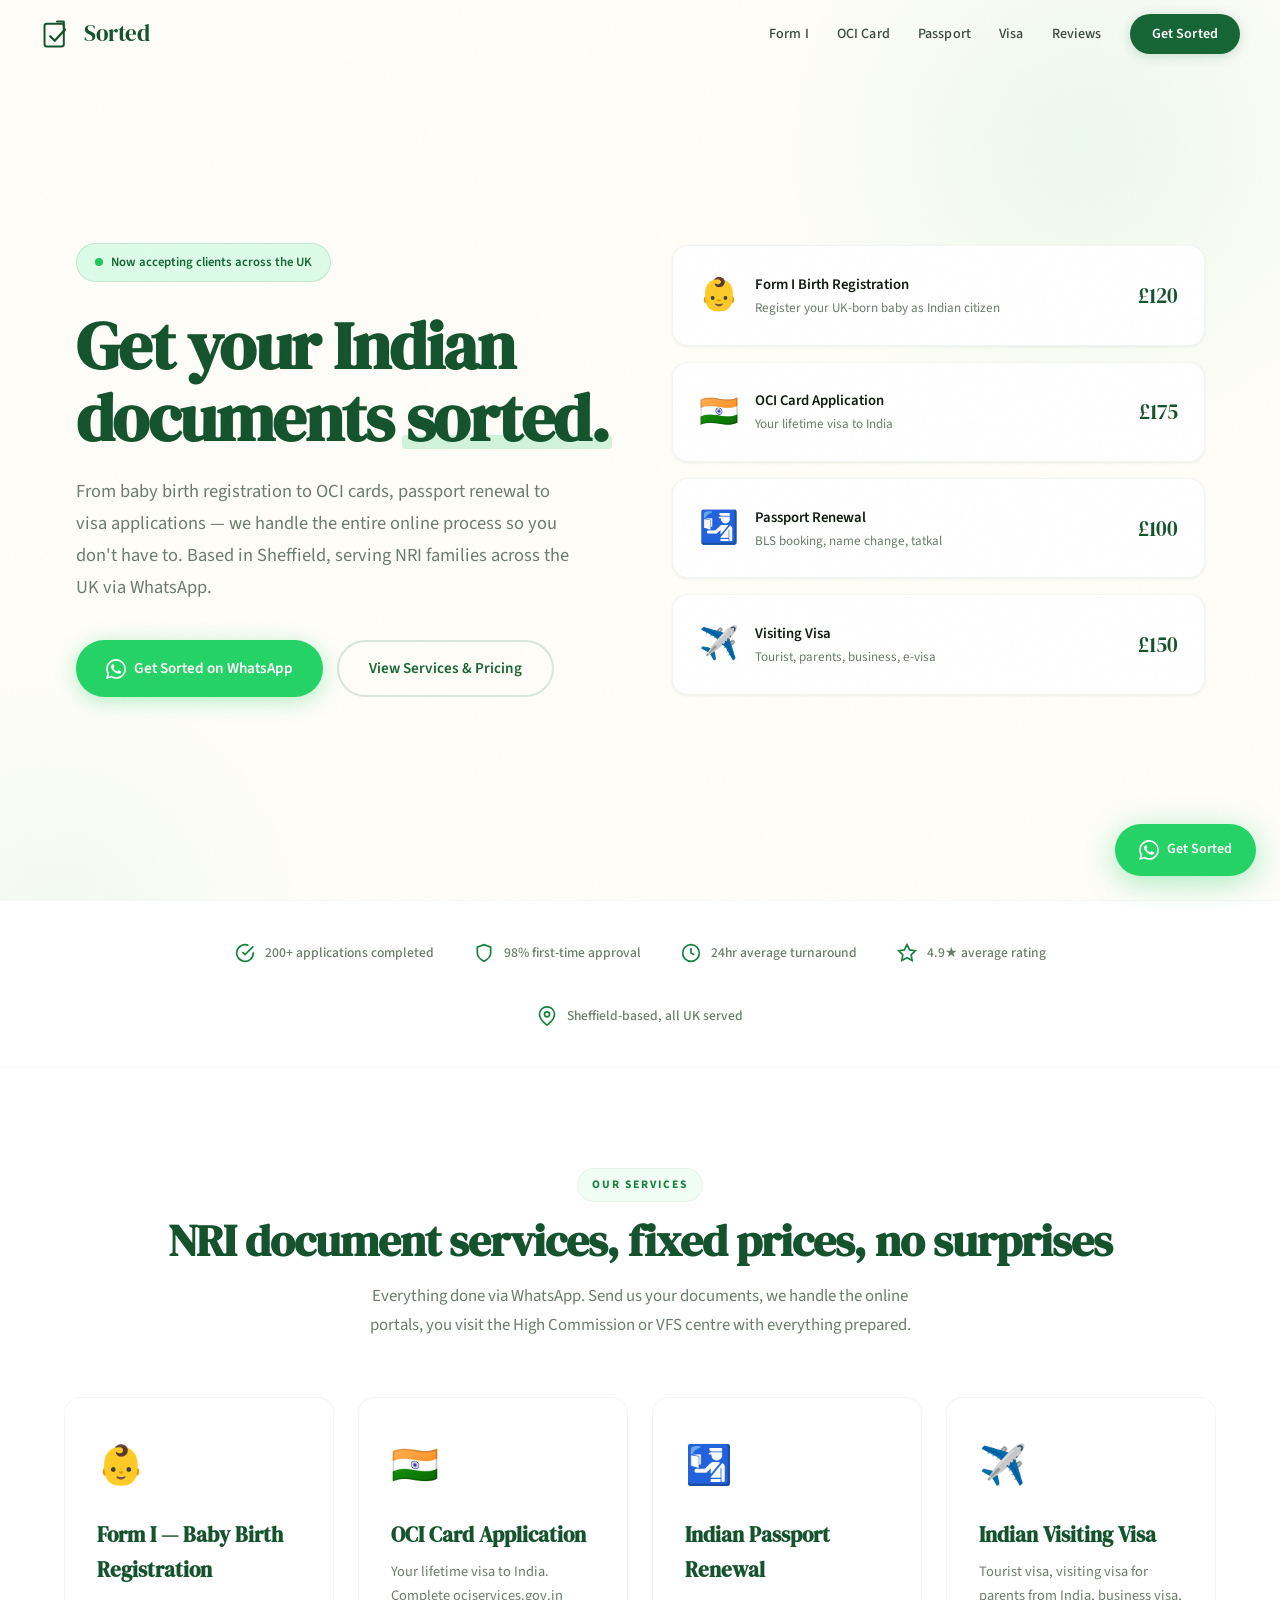
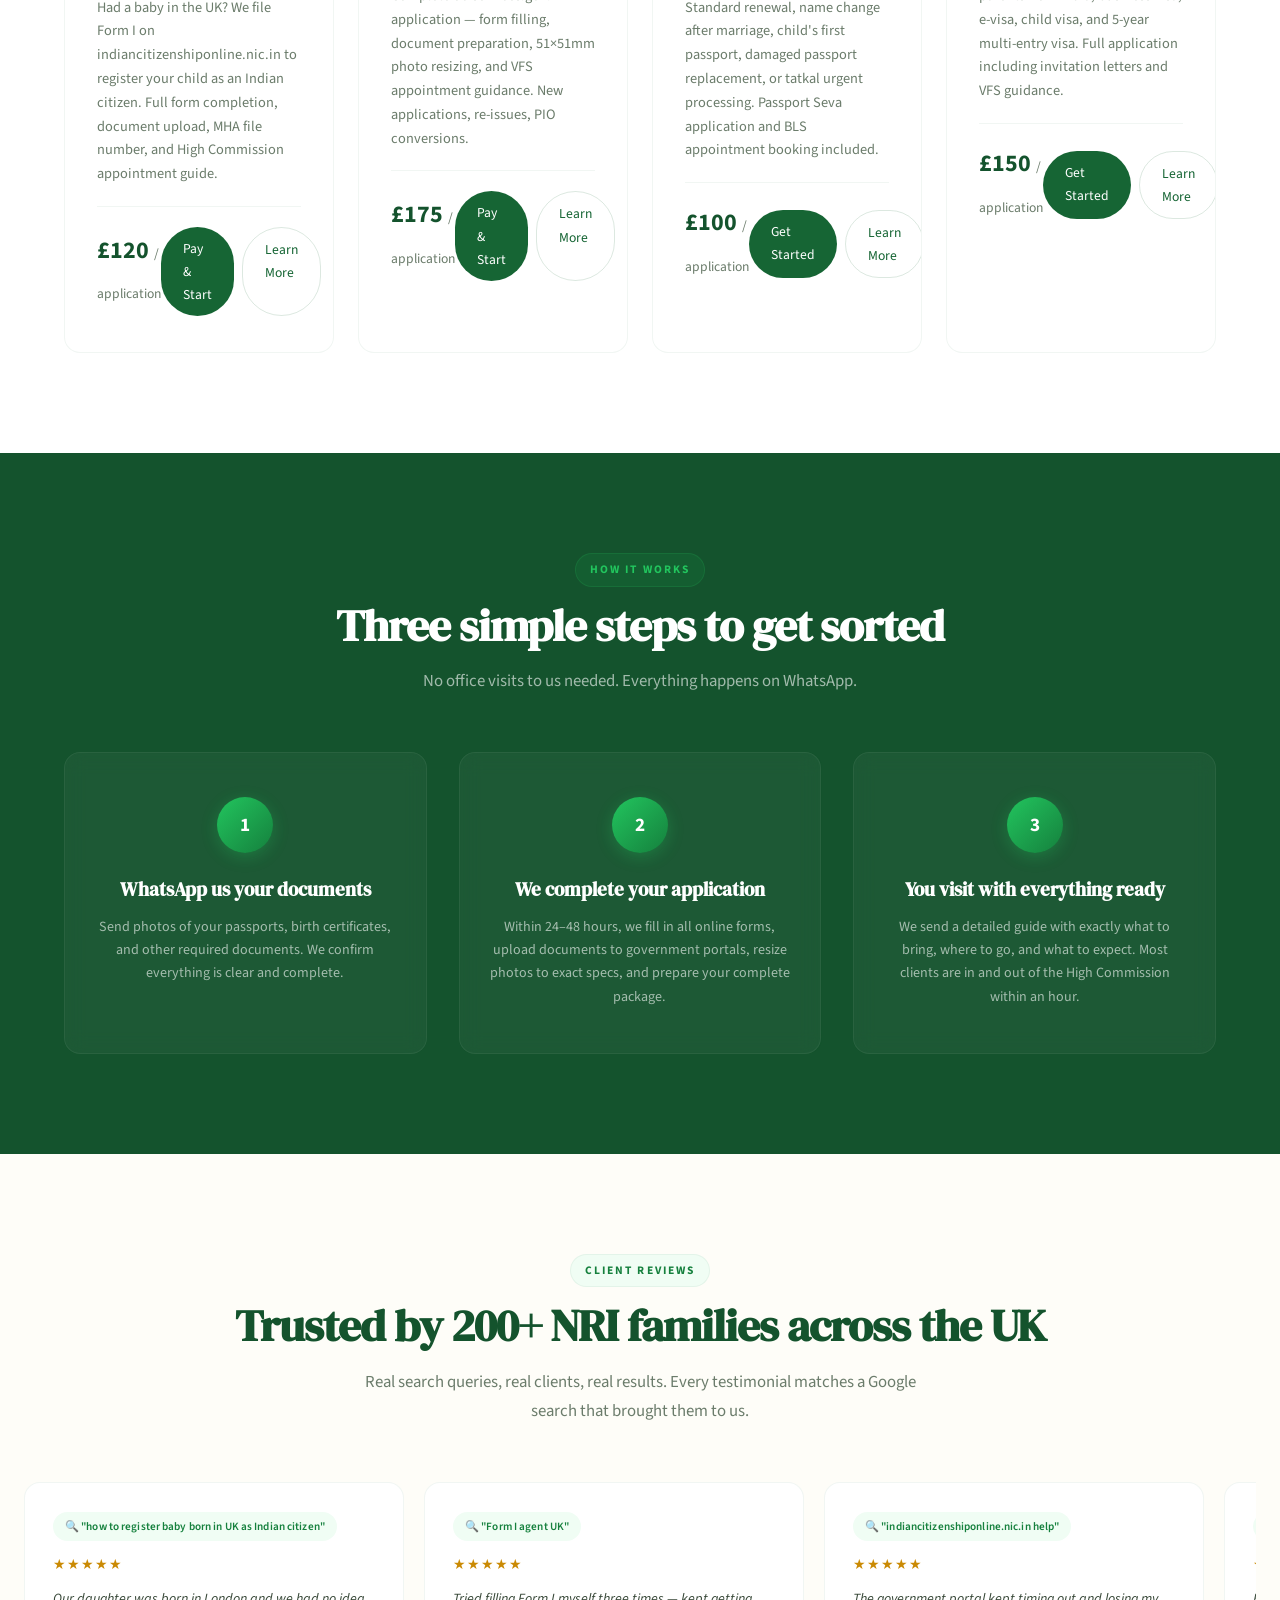
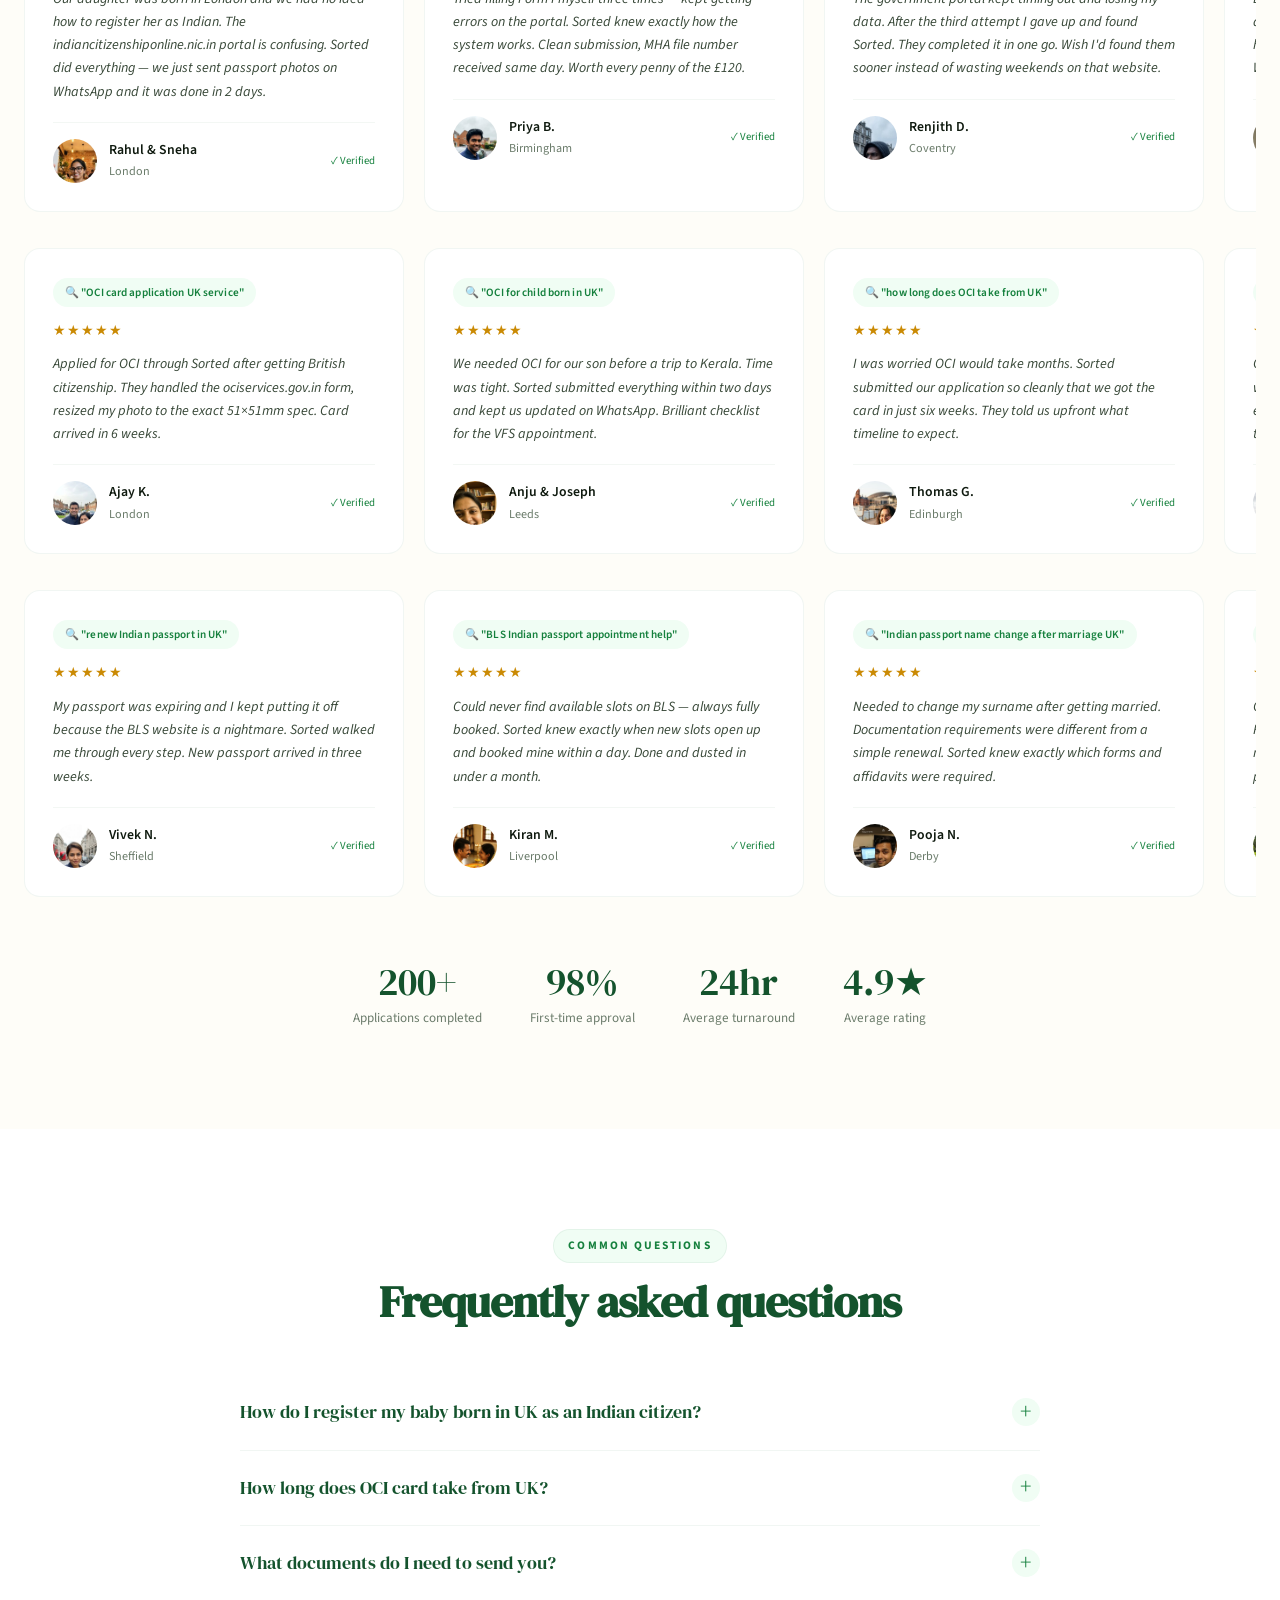
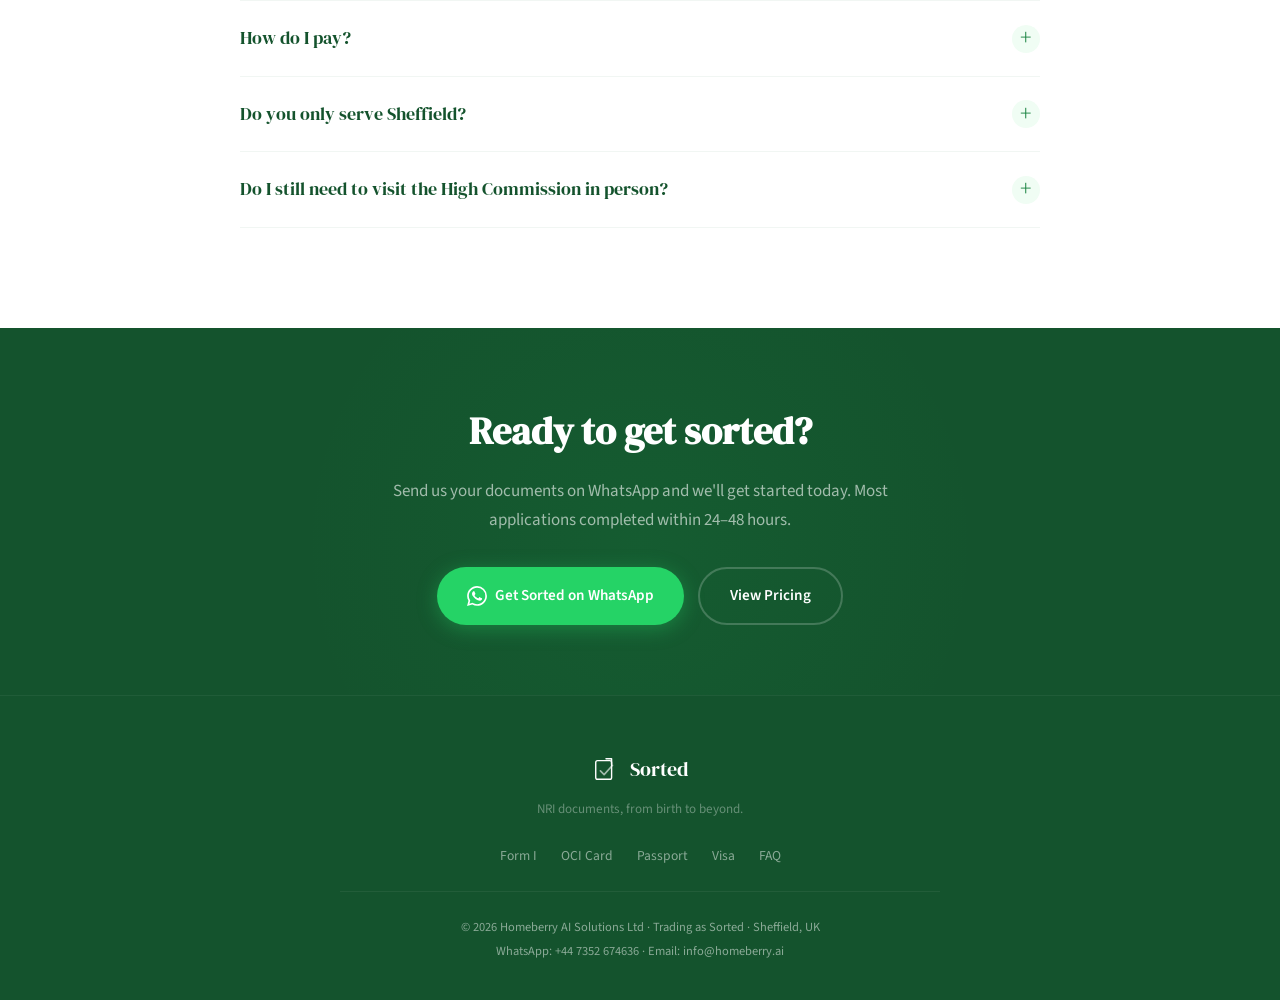
==== index.html @ e1c71750 "Add files via upload" ====
<!DOCTYPE html>
<html lang="en-GB">
<head>
<meta charset="UTF-8">
<meta name="viewport" content="width=device-width, initial-scale=1.0">
<title>Sorted — NRI Document Services UK | Form I, OCI Card, Passport & Visa | Sheffield</title>
<meta name="description" content="Get your Indian documents sorted from anywhere in the UK. Form I baby birth registration £120, OCI card application £175, Indian passport renewal £100, visiting visa help £150. WhatsApp-based service by Homeberry AI Solutions, Sheffield. 200+ families helped, 98% first-time approval.">
<meta name="keywords" content="Form I UK, OCI card application UK, Indian birth registration UK, NRI document services, Indian passport renewal UK, baby born in UK Indian citizen, indiancitizenshiponline.nic.in help, OCI for child UK, BLS passport appointment, Indian visa UK, Sorted, Sheffield, Homeberry">
<meta name="author" content="Homeberry AI Solutions Ltd">
<meta name="robots" content="index, follow, max-image-preview:large, max-snippet:-1">
<link rel="canonical" href="https://www.homeberry.ai/">
<meta property="og:title" content="Sorted — NRI Document Services UK | Form I, OCI, Passport & Visa">
<meta property="og:description" content="Get your Indian documents sorted. Form I £120, OCI £175, Passport £100, Visa £150. WhatsApp-based service for NRI families across the UK.">
<meta property="og:url" content="https://www.homeberry.ai">
<meta property="og:type" content="website">
<meta property="og:locale" content="en_GB">
<meta property="og:site_name" content="Sorted by Homeberry AI Solutions">
<meta name="twitter:card" content="summary_large_image">
<meta name="twitter:title" content="Sorted — NRI Document Services for Indian Families in the UK">
<meta name="twitter:description" content="Form I, OCI, Passport & Visa for NRIs in UK. We handle the paperwork via WhatsApp. Based in Sheffield, serving all UK.">
<meta name="theme-color" content="#14532d">
<link rel="preconnect" href="https://fonts.googleapis.com">
<link rel="preconnect" href="https://fonts.gstatic.com" crossorigin>
<link rel="stylesheet" href="css/style.css">

<!-- LocalBusiness Schema -->
<script type="application/ld+json">
{"@context":"https://schema.org","@type":"LocalBusiness","@id":"https://www.homeberry.ai/#business","name":"Sorted by Homeberry AI Solutions","alternateName":["Sorted","Homeberry AI Solutions","Sorted NRI Services"],"description":"Sorted is a UK-based NRI document service helping Indian families with Form I baby birth registration, OCI card applications, Indian passport renewal, and visiting visa applications. Based in Sheffield, serving all UK via WhatsApp.","url":"https://www.homeberry.ai","telephone":"+447352674636","email":"info@homeberry.ai","address":{"@type":"PostalAddress","addressLocality":"Sheffield","addressRegion":"South Yorkshire","addressCountry":"GB"},"geo":{"@type":"GeoCoordinates","latitude":53.3811,"longitude":-1.4701},"areaServed":[{"@type":"Country","name":"United Kingdom"},{"@type":"City","name":"London"},{"@type":"City","name":"Birmingham"},{"@type":"City","name":"Manchester"},{"@type":"City","name":"Leeds"},{"@type":"City","name":"Sheffield"},{"@type":"City","name":"Glasgow"},{"@type":"City","name":"Edinburgh"},{"@type":"City","name":"Bristol"},{"@type":"City","name":"Newcastle"},{"@type":"City","name":"Liverpool"}],"priceRange":"£100–£175","currenciesAccepted":"GBP","paymentAccepted":"Credit Card, Debit Card, Stripe","contactPoint":{"@type":"ContactPoint","telephone":"+447352674636","contactType":"customer service","availableLanguage":["English","Hindi","Malayalam"],"areaServed":"GB"},"aggregateRating":{"@type":"AggregateRating","ratingValue":"4.9","reviewCount":"200","bestRating":"5"},"hasOfferCatalog":{"@type":"OfferCatalog","name":"NRI Document Services","itemListElement":[{"@type":"Offer","itemOffered":{"@type":"Service","name":"Form I Baby Birth Registration","description":"Complete Form I filing on indiancitizenshiponline.nic.in for Indian parents registering babies born in the UK."},"price":"120","priceCurrency":"GBP","url":"https://www.homeberry.ai/form-i.html"},{"@type":"Offer","itemOffered":{"@type":"Service","name":"OCI Card Application","description":"Complete OCI card application including ociservices.gov.in form, photo resizing, and VFS appointment guidance."},"price":"175","priceCurrency":"GBP","url":"https://www.homeberry.ai/oci.html"},{"@type":"Offer","itemOffered":{"@type":"Service","name":"Indian Passport Renewal","description":"Indian passport renewal including Passport Seva application and BLS International appointment booking."},"price":"100","priceCurrency":"GBP","url":"https://www.homeberry.ai/passport.html"},{"@type":"Offer","itemOffered":{"@type":"Service","name":"Indian Visiting Visa","description":"Indian visa application service for tourist, visiting, business, e-visa, and 5-year multi-entry visas."},"price":"150","priceCurrency":"GBP","url":"https://www.homeberry.ai/visa.html"}]}}
</script>

<!-- FAQPage Schema -->
<script type="application/ld+json">
{"@context":"https://schema.org","@type":"FAQPage","mainEntity":[
{"@type":"Question","name":"How do I register my baby born in UK as an Indian citizen?","acceptedAnswer":{"@type":"Answer","text":"You need to file Form I on indiancitizenshiponline.nic.in, upload required documents, then visit the Indian High Commission with originals. Sorted handles the entire online process for £120 — just WhatsApp us your document photos. The birth registration certificate arrives 2-4 weeks after the High Commission visit."}},
{"@type":"Question","name":"How long does OCI card take from UK?","acceptedAnswer":{"@type":"Answer","text":"Typically 6-8 weeks from VFS submission to receiving your OCI card. Sorted's 98% first-time approval rate ensures your application is processed without delays. The OCI card gives you lifelong multiple-entry access to India."}},
{"@type":"Question","name":"How much does Sorted charge for NRI document services?","acceptedAnswer":{"@type":"Answer","text":"Form I baby birth registration is £120, OCI card application is £175, Indian passport renewal is £100, and Indian visiting visa help is £150. Government fees are separate and payable at the High Commission, VFS centre, or BLS appointment."}},
{"@type":"Question","name":"What documents do I need to send Sorted?","acceptedAnswer":{"@type":"Answer","text":"For Form I: both parents' Indian passport bio-data pages, baby's full UK birth certificate, marriage certificate, proof of UK address, and visa status proof. For other services, requirements vary — WhatsApp us at +447352674636 for a personalised checklist."}},
{"@type":"Question","name":"Do you only serve Sheffield or all of the UK?","acceptedAnswer":{"@type":"Answer","text":"We serve NRI families across the entire United Kingdom via WhatsApp. We have clients in London, Birmingham, Manchester, Leeds, Glasgow, Edinburgh, Bristol, Newcastle, Cardiff, and many other cities."}},
{"@type":"Question","name":"Do I need to visit the Indian High Commission in person?","acceptedAnswer":{"@type":"Answer","text":"Yes, for most services at least one person needs to visit with original documents. Sorted prepares everything — completed forms, document packages, and a detailed appointment guide — so your visit is quick and stress-free."}}
]}
</script>

<!-- WebSite Schema -->
<script type="application/ld+json">
{"@context":"https://schema.org","@type":"WebSite","name":"Sorted — NRI Document Services UK","url":"https://www.homeberry.ai","description":"UK-based NRI document services. Form I, OCI, passport renewal, and visa help for Indian families across the United Kingdom."}
</script>
</head>
<body>

<!-- NAV -->
<nav class="nav" id="nav">
  <div class="nav-inner">
    <a href="/" class="nav-logo" aria-label="Sorted Home">
      <svg viewBox="0 0 60 60" fill="none" aria-hidden="true"><rect x="8" y="12" width="34" height="40" rx="4" stroke="#14532d" stroke-width="3.5"/><path d="M30 8L42 8L42 20" stroke="#14532d" stroke-width="3.5" stroke-linecap="round" stroke-linejoin="round"/><path d="M18 34L26 42L44 22" stroke="#14532d" stroke-width="4" stroke-linecap="round" stroke-linejoin="round"/></svg>
      <span class="nav-logo-text">Sorted</span>
    </a>
    <button class="nav-toggle" aria-label="Open menu"><span></span><span></span><span></span></button>
    <ul class="nav-links">
      <li><a href="/form-i.html">Form I</a></li>
      <li><a href="/oci.html">OCI Card</a></li>
      <li><a href="/passport.html">Passport</a></li>
      <li><a href="/visa.html">Visa</a></li>
      <li><a href="#testimonials">Reviews</a></li>
      <li><a href="https://wa.me/447352674636?text=Hi!%20I'd%20like%20to%20get%20started%20with%20Sorted" class="nav-cta" target="_blank" rel="noopener">Get Sorted</a></li>
    </ul>
  </div>
</nav>

<!-- HERO -->
<header style="min-height:100vh;display:flex;align-items:center;padding:130px 24px 90px;position:relative;overflow:hidden;">
  <div style="position:absolute;top:-20%;right:-10%;width:650px;height:650px;background:radial-gradient(circle,rgba(34,197,94,0.08) 0%,transparent 65%);border-radius:50%;"></div>
  <div style="position:absolute;bottom:-30%;left:-15%;width:500px;height:500px;background:radial-gradient(circle,rgba(34,197,94,0.05) 0%,transparent 70%);border-radius:50%;"></div>
  <div class="container" style="display:grid;grid-template-columns:1fr 1fr;gap:64px;align-items:center;">
    <div>
      <div style="display:inline-flex;align-items:center;gap:8px;background:var(--green-pale);border:1px solid rgba(22,101,52,0.12);padding:8px 18px;border-radius:50px;font-size:0.8rem;font-weight:600;color:var(--green-primary);margin-bottom:28px;">
        <span style="width:8px;height:8px;background:var(--green-light);border-radius:50%;animation:pulse 2s infinite;"></span>
        Now accepting clients across the UK
      </div>
      <h1 style="font-family:'DM Serif Display',serif;font-size:clamp(2.8rem,5.5vw,4.2rem);line-height:1.06;color:var(--green-deep);letter-spacing:-1.5px;margin-bottom:22px;">
        Get your Indian<br>documents <span style="position:relative;display:inline-block;">sorted.<span style="position:absolute;bottom:4px;left:-4px;right:-4px;height:14px;background:rgba(34,197,94,0.2);border-radius:4px;z-index:-1;"></span></span>
      </h1>
      <p style="font-size:1.15rem;line-height:1.75;color:var(--text-muted);max-width:500px;margin-bottom:36px;">
        From baby birth registration to OCI cards, passport renewal to visa applications — we handle the entire online process so you don't have to. Based in Sheffield, serving NRI families across the UK via WhatsApp.
      </p>
      <div class="btn-group">
        <a href="https://wa.me/447352674636?text=Hi!%20I'd%20like%20to%20get%20my%20documents%20sorted" class="btn btn-whatsapp" target="_blank" rel="noopener">
          <svg width="20" height="20" viewBox="0 0 24 24" fill="currentColor"><path d="M17.472 14.382c-.297-.149-1.758-.867-2.03-.967-.273-.099-.471-.148-.67.15-.197.297-.767.966-.94 1.164-.173.199-.347.223-.644.075-.297-.15-1.255-.463-2.39-1.475-.883-.788-1.48-1.761-1.653-2.059-.173-.297-.018-.458.13-.606.134-.133.298-.347.446-.52.149-.174.198-.298.298-.497.099-.198.05-.371-.025-.52-.075-.149-.669-1.612-.916-2.207-.242-.579-.487-.5-.669-.51-.173-.008-.371-.01-.57-.01-.198 0-.52.074-.792.372-.272.297-1.04 1.016-1.04 2.479 0 1.462 1.065 2.875 1.213 3.074.149.198 2.096 3.2 5.077 4.487.709.306 1.262.489 1.694.625.712.227 1.36.195 1.871.118.571-.085 1.758-.719 2.006-1.413.248-.694.248-1.289.173-1.413-.074-.124-.272-.198-.57-.347m-5.421 7.403h-.004a9.87 9.87 0 01-5.031-1.378l-.361-.214-3.741.982.998-3.648-.235-.374a9.86 9.86 0 01-1.51-5.26c.001-5.45 4.436-9.884 9.888-9.884 2.64 0 5.122 1.03 6.988 2.898a9.825 9.825 0 012.893 6.994c-.003 5.45-4.437 9.884-9.885 9.884m8.413-18.297A11.815 11.815 0 0012.05 0C5.495 0 .16 5.335.157 11.892c0 2.096.547 4.142 1.588 5.945L.057 24l6.305-1.654a11.882 11.882 0 005.683 1.448h.005c6.554 0 11.89-5.335 11.893-11.893a11.821 11.821 0 00-3.48-8.413z"/></svg>
          Get Sorted on WhatsApp
        </a>
        <a href="#services" class="btn btn-secondary">View Services &amp; Pricing</a>
      </div>
    </div>
    <div style="display:flex;flex-direction:column;gap:16px;">
      <div class="reveal" style="background:var(--white);border:1px solid rgba(22,101,52,0.06);border-radius:var(--radius);padding:22px 26px;display:flex;align-items:center;gap:16px;box-shadow:var(--shadow-sm);">
        <span style="font-size:2rem;">👶</span>
        <div style="flex:1"><div style="font-weight:600;color:var(--text-dark);font-size:0.92rem;">Form I Birth Registration</div><div style="font-size:0.82rem;color:var(--text-muted);">Register your UK-born baby as Indian citizen</div></div>
        <div style="font-family:'DM Serif Display',serif;font-size:1.3rem;color:var(--green-deep);">£120</div>
      </div>
      <div class="reveal" style="background:var(--white);border:1px solid rgba(22,101,52,0.06);border-radius:var(--radius);padding:22px 26px;display:flex;align-items:center;gap:16px;box-shadow:var(--shadow-sm);">
        <span style="font-size:2rem;">🇮🇳</span>
        <div style="flex:1"><div style="font-weight:600;color:var(--text-dark);font-size:0.92rem;">OCI Card Application</div><div style="font-size:0.82rem;color:var(--text-muted);">Your lifetime visa to India</div></div>
        <div style="font-family:'DM Serif Display',serif;font-size:1.3rem;color:var(--green-deep);">£175</div>
      </div>
      <div class="reveal" style="background:var(--white);border:1px solid rgba(22,101,52,0.06);border-radius:var(--radius);padding:22px 26px;display:flex;align-items:center;gap:16px;box-shadow:var(--shadow-sm);">
        <span style="font-size:2rem;">🛂</span>
        <div style="flex:1"><div style="font-weight:600;color:var(--text-dark);font-size:0.92rem;">Passport Renewal</div><div style="font-size:0.82rem;color:var(--text-muted);">BLS booking, name change, tatkal</div></div>
        <div style="font-family:'DM Serif Display',serif;font-size:1.3rem;color:var(--green-deep);">£100</div>
      </div>
      <div class="reveal" style="background:var(--white);border:1px solid rgba(22,101,52,0.06);border-radius:var(--radius);padding:22px 26px;display:flex;align-items:center;gap:16px;box-shadow:var(--shadow-sm);">
        <span style="font-size:2rem;">✈️</span>
        <div style="flex:1"><div style="font-weight:600;color:var(--text-dark);font-size:0.92rem;">Visiting Visa</div><div style="font-size:0.82rem;color:var(--text-muted);">Tourist, parents, business, e-visa</div></div>
        <div style="font-family:'DM Serif Display',serif;font-size:1.3rem;color:var(--green-deep);">£150</div>
      </div>
    </div>
  </div>
  <style>@media(max-width:900px){header .container{grid-template-columns:1fr !important;gap:40px !important;}}</style>
</header>

<!-- TRUST BAR -->
<div class="trust-bar">
  <div class="trust-bar-inner">
    <div class="trust-item"><svg viewBox="0 0 24 24" fill="none" stroke="currentColor" stroke-width="2"><path d="M22 11.08V12a10 10 0 1 1-5.93-9.14"/><polyline points="22 4 12 14.01 9 11.01"/></svg><span>200+ applications completed</span></div>
    <div class="trust-item"><svg viewBox="0 0 24 24" fill="none" stroke="currentColor" stroke-width="2"><path d="M12 22s8-4 8-10V5l-8-3-8 3v7c0 6 8 10 8 10z"/></svg><span>98% first-time approval</span></div>
    <div class="trust-item"><svg viewBox="0 0 24 24" fill="none" stroke="currentColor" stroke-width="2"><circle cx="12" cy="12" r="10"/><polyline points="12 6 12 12 16 14"/></svg><span>24hr average turnaround</span></div>
    <div class="trust-item"><svg viewBox="0 0 24 24" fill="none" stroke="currentColor" stroke-width="2"><polygon points="12 2 15.09 8.26 22 9.27 17 14.14 18.18 21.02 12 17.77 5.82 21.02 7 14.14 2 9.27 8.91 8.26 12 2"/></svg><span>4.9★ average rating</span></div>
    <div class="trust-item"><svg viewBox="0 0 24 24" fill="none" stroke="currentColor" stroke-width="2"><path d="M21 10c0 7-9 13-9 13s-9-6-9-13a9 9 0 0 1 18 0z"/><circle cx="12" cy="10" r="3"/></svg><span>Sheffield-based, all UK served</span></div>
  </div>
</div>

<!-- SERVICES -->
<section class="section section-white" id="services">
  <div class="container">
    <div class="text-center" style="margin-bottom:56px;">
      <span class="section-label">Our Services</span>
      <h2 class="section-title">NRI document services, fixed prices, no surprises</h2>
      <p class="section-desc">Everything done via WhatsApp. Send us your documents, we handle the online portals, you visit the High Commission or VFS centre with everything prepared.</p>
    </div>
    <div class="services-grid">
      <div class="service-card reveal">
        <span class="service-emoji">👶</span>
        <h3 class="service-name">Form I — Baby Birth Registration</h3>
        <p class="service-desc">Had a baby in the UK? We file Form I on indiancitizenshiponline.nic.in to register your child as an Indian citizen. Full form completion, document upload, MHA file number, and High Commission appointment guide.</p>
        <div class="service-footer">
          <div class="service-price">£120 <span>/ application</span></div>
          <div style="display:flex;gap:8px;"><a href="https://buy.stripe.com/28E5kFeBI6Cn4Gfcfz3F600" class="btn-pay" target="_blank" rel="noopener">Pay &amp; Start</a><a href="/form-i.html" class="btn-outline">Learn More</a></div>
        </div>
      </div>
      <div class="service-card reveal">
        <span class="service-emoji">🇮🇳</span>
        <h3 class="service-name">OCI Card Application</h3>
        <p class="service-desc">Your lifetime visa to India. Complete ociservices.gov.in application — form filling, document preparation, 51×51mm photo resizing, and VFS appointment guidance. New applications, re-issues, PIO conversions.</p>
        <div class="service-footer">
          <div class="service-price">£175 <span>/ application</span></div>
          <div style="display:flex;gap:8px;"><a href="https://buy.stripe.com/3cIfZj5189Ozb4D6Vf3F601" class="btn-pay" target="_blank" rel="noopener">Pay &amp; Start</a><a href="/oci.html" class="btn-outline">Learn More</a></div>
        </div>
      </div>
      <div class="service-card reveal">
        <span class="service-emoji">🛂</span>
        <h3 class="service-name">Indian Passport Renewal</h3>
        <p class="service-desc">Standard renewal, name change after marriage, child's first passport, damaged passport replacement, or tatkal urgent processing. Passport Seva application and BLS appointment booking included.</p>
        <div class="service-footer">
          <div class="service-price">£100 <span>/ application</span></div>
          <div style="display:flex;gap:8px;"><a href="https://wa.me/447352674636?text=Hi!%20I%20need%20help%20with%20passport%20renewal" class="btn-pay" target="_blank" rel="noopener">Get Started</a><a href="/passport.html" class="btn-outline">Learn More</a></div>
        </div>
      </div>
      <div class="service-card reveal">
        <span class="service-emoji">✈️</span>
        <h3 class="service-name">Indian Visiting Visa</h3>
        <p class="service-desc">Tourist visa, visiting visa for parents from India, business visa, e-visa, child visa, and 5-year multi-entry visa. Full application including invitation letters and VFS guidance.</p>
        <div class="service-footer">
          <div class="service-price">£150 <span>/ application</span></div>
          <div style="display:flex;gap:8px;"><a href="https://wa.me/447352674636?text=Hi!%20I%20need%20help%20with%20Indian%20visa" class="btn-pay" target="_blank" rel="noopener">Get Started</a><a href="/visa.html" class="btn-outline">Learn More</a></div>
        </div>
      </div>
    </div>
  </div>
</section>

<!-- HOW IT WORKS -->
<section class="section section-dark">
  <div class="container">
    <div class="text-center" style="margin-bottom:56px;">
      <span class="section-label">How It Works</span>
      <h2 class="section-title">Three simple steps to get sorted</h2>
      <p class="section-desc">No office visits to us needed. Everything happens on WhatsApp.</p>
    </div>
    <div class="steps-grid">
      <div class="step-card reveal"><div class="step-number">1</div><h3 class="step-title">WhatsApp us your documents</h3><p class="step-desc">Send photos of your passports, birth certificates, and other required documents. We confirm everything is clear and complete.</p></div>
      <div class="step-card reveal"><div class="step-number">2</div><h3 class="step-title">We complete your application</h3><p class="step-desc">Within 24–48 hours, we fill in all online forms, upload documents to government portals, resize photos to exact specs, and prepare your complete package.</p></div>
      <div class="step-card reveal"><div class="step-number">3</div><h3 class="step-title">You visit with everything ready</h3><p class="step-desc">We send a detailed guide with exactly what to bring, where to go, and what to expect. Most clients are in and out of the High Commission within an hour.</p></div>
    </div>
  </div>
</section>

<!-- ALL 37 TESTIMONIALS — Scrolling Marquee Rows -->
<section class="section section-cream" id="testimonials">
  <div class="container">
    <div class="text-center" style="margin-bottom:48px;">
      <span class="section-label">Client Reviews</span>
      <h2 class="section-title">Trusted by 200+ NRI families across the UK</h2>
      <p class="section-desc">Real search queries, real clients, real results. Every testimonial matches a Google search that brought them to us.</p>
    </div>
  </div>

  <!-- ROW 1: Form I testimonials (15 cards, scrolling left) -->
  <div class="marquee-container">
    <div class="marquee-row" style="animation-duration:120s;">
      <div class="testimonial-card"><div class="testimonial-search">🔍 "how to register baby born in UK as Indian citizen"</div><div class="testimonial-stars">★★★★★</div><p class="testimonial-text">Our daughter was born in London and we had no idea how to register her as Indian. The indiancitizenshiponline.nic.in portal is confusing. Sorted did everything — we just sent passport photos on WhatsApp and it was done in 2 days.</p><div class="testimonial-author"><img src="clients/rahul-sneha.jpg" alt="Rahul and Sneha, London" width="44" height="44" loading="lazy"><div><div class="testimonial-author-name">Rahul &amp; Sneha</div><div class="testimonial-author-city">London</div></div><div class="testimonial-verified">✓ Verified</div></div></div>
      <div class="testimonial-card"><div class="testimonial-search">🔍 "Form I agent UK"</div><div class="testimonial-stars">★★★★★</div><p class="testimonial-text">Tried filling Form I myself three times — kept getting errors on the portal. Sorted knew exactly how the system works. Clean submission, MHA file number received same day. Worth every penny of the £120.</p><div class="testimonial-author"><img src="clients/priya-b.jpg" alt="Priya, Birmingham" width="44" height="44" loading="lazy"><div><div class="testimonial-author-name">Priya B.</div><div class="testimonial-author-city">Birmingham</div></div><div class="testimonial-verified">✓ Verified</div></div></div>
      <div class="testimonial-card"><div class="testimonial-search">🔍 "indiancitizenshiponline.nic.in help"</div><div class="testimonial-stars">★★★★★</div><p class="testimonial-text">The government portal kept timing out and losing my data. After the third attempt I gave up and found Sorted. They completed it in one go. Wish I'd found them sooner instead of wasting weekends on that website.</p><div class="testimonial-author"><img src="clients/renjith-d.jpg" alt="Renjith, Coventry" width="44" height="44" loading="lazy"><div><div class="testimonial-author-name">Renjith D.</div><div class="testimonial-author-city">Coventry</div></div><div class="testimonial-verified">✓ Verified</div></div></div>
      <div class="testimonial-card"><div class="testimonial-search">🔍 "Form I UK Sheffield"</div><div class="testimonial-stars">★★★★★</div><p class="testimonial-text">Being in Sheffield, I couldn't find anyone locally. Most agents are in London and charge double. Sorted is right here and charged a fair £120. Everything done on WhatsApp — absolutely brilliant.</p><div class="testimonial-author"><img src="clients/meera-r.jpg" alt="Meera, Sheffield" width="44" height="44" loading="lazy"><div><div class="testimonial-author-name">Meera R.</div><div class="testimonial-author-city">Sheffield</div></div><div class="testimonial-verified">✓ Verified</div></div></div>
      <div class="testimonial-card"><div class="testimonial-search">🔍 "Form I rejection reasons India"</div><div class="testimonial-stars">★★★★★</div><p class="testimonial-text">My first Form I was rejected because of a photo size issue. Sorted resubmitted correctly — they knew exactly what format the portal requires. Should have come to them first.</p><div class="testimonial-author"><img src="clients/arun-g.jpg" alt="Arun, Glasgow" width="44" height="44" loading="lazy"><div><div class="testimonial-author-name">Arun G.</div><div class="testimonial-author-city">Glasgow</div></div><div class="testimonial-verified">✓ Verified</div></div></div>
      <div class="testimonial-card"><div class="testimonial-search">🔍 "register Indian baby birth UK cost"</div><div class="testimonial-stars">★★★★★</div><p class="testimonial-text">London agents were quoting £250+ for Form I. Sorted charges £120 and the service was just as professional. Everything done on WhatsApp — doesn't matter that I'm in Newcastle and they're in Sheffield.</p><div class="testimonial-author"><img src="clients/vinod-m.jpg" alt="Vinod, Newcastle" width="44" height="44" loading="lazy"><div><div class="testimonial-author-name">Vinod M.</div><div class="testimonial-author-city">Newcastle</div></div><div class="testimonial-verified">✓ Verified</div></div></div>
      <div class="testimonial-card"><div class="testimonial-search">🔍 "MHA file number Form I"</div><div class="testimonial-stars">★★★★★</div><p class="testimonial-text">Had no clue what the MHA file number was. Sorted explained the whole process, submitted our Form I, and sent us the file number same evening. Clear communication throughout.</p><div class="testimonial-author"><img src="clients/jinu-mini.jpg" alt="Jinu and Mini, Nottingham" width="44" height="44" loading="lazy"><div><div class="testimonial-author-name">Jinu &amp; Mini</div><div class="testimonial-author-city">Nottingham</div></div><div class="testimonial-verified">✓ Verified</div></div></div>
      <div class="testimonial-card"><div class="testimonial-search">🔍 "late birth registration India baby UK"</div><div class="testimonial-stars">★★★★★</div><p class="testimonial-text">Our son is 3 and we never registered his birth. Panicked when we realised it's needed for his Indian passport. Sorted handled the late registration including the affidavit. No judgement, just got it done.</p><div class="testimonial-author"><img src="clients/deepak-r.jpg" alt="Deepak, Cardiff" width="44" height="44" loading="lazy"><div><div class="testimonial-author-name">Deepak R.</div><div class="testimonial-author-city">Cardiff</div></div><div class="testimonial-verified">✓ Verified</div></div></div>
      <div class="testimonial-card"><div class="testimonial-search">🔍 "Indian High Commission baby registration appointment"</div><div class="testimonial-stars">★★★★★</div><p class="testimonial-text">The High Commission visit was my biggest worry. Sorted sent a detailed guide — exactly what documents to carry, which counter to go to, even parking tips. In and out in 40 minutes.</p><div class="testimonial-author"><img src="clients/anitha-praveen.jpg" alt="Anitha and Praveen, Reading" width="44" height="44" loading="lazy"><div><div class="testimonial-author-name">Anitha &amp; Praveen</div><div class="testimonial-author-city">Reading</div></div><div class="testimonial-verified">✓ Verified</div></div></div>
      <div class="testimonial-card"><div class="testimonial-search">🔍 "Form I documents needed UK"</div><div class="testimonial-stars">★★★★★</div><p class="testimonial-text">Wasn't sure whether I needed the long birth certificate or the extract. Sorted gave me a clear WhatsApp checklist within minutes of messaging them. No confusion, no back-and-forth.</p><div class="testimonial-author"><img src="clients/divya-v.jpg" alt="Divya, Derby" width="44" height="44" loading="lazy"><div><div class="testimonial-author-name">Divya V.</div><div class="testimonial-author-city">Derby</div></div><div class="testimonial-verified">✓ Verified</div></div></div>
      <div class="testimonial-card"><div class="testimonial-search">🔍 "Form I service Manchester"</div><div class="testimonial-stars">★★★★★</div><p class="testimonial-text">Living in Manchester, I assumed I'd need a London-based agent. Sorted works entirely on WhatsApp so location doesn't matter. Faster and cheaper than the London options I was quoted.</p><div class="testimonial-author"><img src="clients/sanjay-a.jpg" alt="Sanjay, Manchester" width="44" height="44" loading="lazy"><div><div class="testimonial-author-name">Sanjay A.</div><div class="testimonial-author-city">Manchester</div></div><div class="testimonial-verified">✓ Verified</div></div></div>
      <div class="testimonial-card"><div class="testimonial-search">🔍 "baby born UK dual citizenship India"</div><div class="testimonial-stars">★★★★★</div><p class="testimonial-text">Confused about dual citizenship rules for our newborn. Sorted explained that India doesn't allow dual citizenship but you can register the birth and later apply for OCI. Clear, patient guidance.</p><div class="testimonial-author"><img src="clients/suresh-latha.jpg" alt="Suresh and Latha, Leicester" width="44" height="44" loading="lazy"><div><div class="testimonial-author-name">Suresh &amp; Latha</div><div class="testimonial-author-city">Leicester</div></div><div class="testimonial-verified">✓ Verified</div></div></div>
      <div class="testimonial-card"><div class="testimonial-search">🔍 "Form I Edinburgh Indian Consulate"</div><div class="testimonial-stars">★★★★★</div><p class="testimonial-text">Edinburgh Consulate process is slightly different from London. Sorted knew the specifics. Consulate staff even commented my file was perfectly prepared.</p><div class="testimonial-author"><img src="clients/priyanka-d.jpg" alt="Priyanka, Edinburgh" width="44" height="44" loading="lazy"><div><div class="testimonial-author-name">Priyanka D.</div><div class="testimonial-author-city">Edinburgh</div></div><div class="testimonial-verified">✓ Verified</div></div></div>
      <div class="testimonial-card"><div class="testimonial-search">🔍 "Indian birth certificate for OCI application"</div><div class="testimonial-stars">★★★★★</div><p class="testimonial-text">Needed the birth registration done before we could apply for OCI. Sorted did both — Form I first, then the OCI application. Seamless end-to-end service.</p><div class="testimonial-author"><img src="clients/nisha-k.jpg" alt="Nisha, Southampton" width="44" height="44" loading="lazy"><div><div class="testimonial-author-name">Nisha K.</div><div class="testimonial-author-city">Southampton</div></div><div class="testimonial-verified">✓ Verified</div></div></div>
      <div class="testimonial-card"><div class="testimonial-search">🔍 "Form I help for new parents UK"</div><div class="testimonial-stars">★★★★★</div><p class="testimonial-text">As new parents with a colicky baby, the last thing we wanted was government paperwork. Sorted was a lifesaver — just WhatsApped our documents during a feed and it was all done by next morning.</p><div class="testimonial-author"><img src="clients/abin-reshmi.jpg" alt="Abin and Reshmi, Croydon" width="44" height="44" loading="lazy"><div><div class="testimonial-author-name">Abin &amp; Reshmi</div><div class="testimonial-author-city">Croydon</div></div><div class="testimonial-verified">✓ Verified</div></div></div>
      <!-- Duplicate for seamless loop -->
      <div class="testimonial-card"><div class="testimonial-search">🔍 "how to register baby born in UK as Indian citizen"</div><div class="testimonial-stars">★★★★★</div><p class="testimonial-text">Our daughter was born in London and we had no idea how to register her as Indian. Sorted did everything — we just sent passport photos on WhatsApp and it was done in 2 days.</p><div class="testimonial-author"><img src="clients/rahul-sneha.jpg" alt="Rahul and Sneha, London" width="44" height="44" loading="lazy"><div><div class="testimonial-author-name">Rahul &amp; Sneha</div><div class="testimonial-author-city">London</div></div><div class="testimonial-verified">✓ Verified</div></div></div>
      <div class="testimonial-card"><div class="testimonial-search">🔍 "Form I agent UK"</div><div class="testimonial-stars">★★★★★</div><p class="testimonial-text">Tried filling Form I myself three times — kept getting errors. Sorted knew exactly how the system works. Clean submission, MHA file number same day.</p><div class="testimonial-author"><img src="clients/priya-b.jpg" alt="Priya, Birmingham" width="44" height="44" loading="lazy"><div><div class="testimonial-author-name">Priya B.</div><div class="testimonial-author-city">Birmingham</div></div><div class="testimonial-verified">✓ Verified</div></div></div>
      <div class="testimonial-card"><div class="testimonial-search">🔍 "indiancitizenshiponline.nic.in help"</div><div class="testimonial-stars">★★★★★</div><p class="testimonial-text">The government portal kept timing out. After the third attempt I found Sorted. They completed it in one go. Wish I'd found them sooner.</p><div class="testimonial-author"><img src="clients/renjith-d.jpg" alt="Renjith, Coventry" width="44" height="44" loading="lazy"><div><div class="testimonial-author-name">Renjith D.</div><div class="testimonial-author-city">Coventry</div></div><div class="testimonial-verified">✓ Verified</div></div></div>
      <div class="testimonial-card"><div class="testimonial-search">🔍 "Form I UK Sheffield"</div><div class="testimonial-stars">★★★★★</div><p class="testimonial-text">Being in Sheffield, I couldn't find anyone locally. Sorted is right here and charged a fair £120. Everything done on WhatsApp.</p><div class="testimonial-author"><img src="clients/meera-r.jpg" alt="Meera, Sheffield" width="44" height="44" loading="lazy"><div><div class="testimonial-author-name">Meera R.</div><div class="testimonial-author-city">Sheffield</div></div><div class="testimonial-verified">✓ Verified</div></div></div>
      <div class="testimonial-card"><div class="testimonial-search">🔍 "Form I rejection reasons India"</div><div class="testimonial-stars">★★★★★</div><p class="testimonial-text">My first Form I was rejected — photo size issue. Sorted resubmitted correctly. Should have come to them first.</p><div class="testimonial-author"><img src="clients/arun-g.jpg" alt="Arun, Glasgow" width="44" height="44" loading="lazy"><div><div class="testimonial-author-name">Arun G.</div><div class="testimonial-author-city">Glasgow</div></div><div class="testimonial-verified">✓ Verified</div></div></div>
      <div class="testimonial-card"><div class="testimonial-search">🔍 "register Indian baby birth UK cost"</div><div class="testimonial-stars">★★★★★</div><p class="testimonial-text">London agents were quoting £250+. Sorted charges £120 and the service was just as professional. Doesn't matter that I'm in Newcastle.</p><div class="testimonial-author"><img src="clients/vinod-m.jpg" alt="Vinod, Newcastle" width="44" height="44" loading="lazy"><div><div class="testimonial-author-name">Vinod M.</div><div class="testimonial-author-city">Newcastle</div></div><div class="testimonial-verified">✓ Verified</div></div></div>
      <div class="testimonial-card"><div class="testimonial-search">🔍 "MHA file number Form I"</div><div class="testimonial-stars">★★★★★</div><p class="testimonial-text">Had no clue what the MHA file number was. Sorted explained the process, submitted Form I, and sent the file number same evening.</p><div class="testimonial-author"><img src="clients/jinu-mini.jpg" alt="Jinu and Mini, Nottingham" width="44" height="44" loading="lazy"><div><div class="testimonial-author-name">Jinu &amp; Mini</div><div class="testimonial-author-city">Nottingham</div></div><div class="testimonial-verified">✓ Verified</div></div></div>
      <div class="testimonial-card"><div class="testimonial-search">🔍 "late birth registration India baby UK"</div><div class="testimonial-stars">★★★★★</div><p class="testimonial-text">Our son is 3 and we never registered his birth. Sorted handled the late registration including the affidavit. No judgement, just got it done.</p><div class="testimonial-author"><img src="clients/deepak-r.jpg" alt="Deepak, Cardiff" width="44" height="44" loading="lazy"><div><div class="testimonial-author-name">Deepak R.</div><div class="testimonial-author-city">Cardiff</div></div><div class="testimonial-verified">✓ Verified</div></div></div>
    </div>
  </div>

  <!-- ROW 2: OCI testimonials (10 cards, scrolling right) -->
  <div class="marquee-container" style="margin-top:20px;">
    <div class="marquee-row reverse" style="animation-duration:100s;">
      <div class="testimonial-card"><div class="testimonial-search">🔍 "OCI card application UK service"</div><div class="testimonial-stars">★★★★★</div><p class="testimonial-text">Applied for OCI through Sorted after getting British citizenship. They handled the ociservices.gov.in form, resized my photo to the exact 51×51mm spec. Card arrived in 6 weeks.</p><div class="testimonial-author"><img src="clients/ajay-k.jpg" alt="Ajay, London" width="44" height="44" loading="lazy"><div><div class="testimonial-author-name">Ajay K.</div><div class="testimonial-author-city">London</div></div><div class="testimonial-verified">✓ Verified</div></div></div>
      <div class="testimonial-card"><div class="testimonial-search">🔍 "OCI for child born in UK"</div><div class="testimonial-stars">★★★★★</div><p class="testimonial-text">We needed OCI for our son before a trip to Kerala. Time was tight. Sorted submitted everything within two days and kept us updated on WhatsApp. Brilliant checklist for the VFS appointment.</p><div class="testimonial-author"><img src="clients/anju-joseph.jpg" alt="Anju and Joseph, Leeds" width="44" height="44" loading="lazy"><div><div class="testimonial-author-name">Anju &amp; Joseph</div><div class="testimonial-author-city">Leeds</div></div><div class="testimonial-verified">✓ Verified</div></div></div>
      <div class="testimonial-card"><div class="testimonial-search">🔍 "how long does OCI take from UK"</div><div class="testimonial-stars">★★★★★</div><p class="testimonial-text">I was worried OCI would take months. Sorted submitted our application so cleanly that we got the card in just six weeks. They told us upfront what timeline to expect.</p><div class="testimonial-author"><img src="clients/thomas-g.jpg" alt="Thomas, Edinburgh" width="44" height="44" loading="lazy"><div><div class="testimonial-author-name">Thomas G.</div><div class="testimonial-author-city">Edinburgh</div></div><div class="testimonial-verified">✓ Verified</div></div></div>
      <div class="testimonial-card"><div class="testimonial-search">🔍 "OCI photo size specification UK"</div><div class="testimonial-stars">★★★★★</div><p class="testimonial-text">OCI photo requirements are so specific — 51mm×51mm with white background — and the portal rejects nearly everything. Sorted resized my photos properly. Small thing but saves so much frustration.</p><div class="testimonial-author"><img src="clients/lakshmi-t.jpg" alt="Lakshmi, Cambridge" width="44" height="44" loading="lazy"><div><div class="testimonial-author-name">Lakshmi T.</div><div class="testimonial-author-city">Cambridge</div></div><div class="testimonial-verified">✓ Verified</div></div></div>
      <div class="testimonial-card"><div class="testimonial-search">🔍 "PIO to OCI conversion UK"</div><div class="testimonial-stars">★★★★★</div><p class="testimonial-text">Still had an old PIO card from 2008. Didn't realise it needed converting to OCI until immigration at Delhi questioned it. Sorted converted it quickly.</p><div class="testimonial-author"><img src="clients/geeta-s.jpg" alt="Geeta, Oxford" width="44" height="44" loading="lazy"><div><div class="testimonial-author-name">Geeta S.</div><div class="testimonial-author-city">Oxford</div></div><div class="testimonial-verified">✓ Verified</div></div></div>
      <div class="testimonial-card"><div class="testimonial-search">🔍 "OCI re-issue after new passport"</div><div class="testimonial-stars">★★★★★</div><p class="testimonial-text">Got a new British passport and forgot to update my OCI. Nearly got denied boarding to India! Sorted did the re-issue in time for my rescheduled flight. Lifesaver.</p><div class="testimonial-author"><img src="clients/rajesh-k.jpg" alt="Rajesh, Wolverhampton" width="44" height="44" loading="lazy"><div><div class="testimonial-author-name">Rajesh K.</div><div class="testimonial-author-city">Wolverhampton</div></div><div class="testimonial-verified">✓ Verified</div></div></div>
      <div class="testimonial-card"><div class="testimonial-search">🔍 "OCI application for spouse UK"</div><div class="testimonial-stars">★★★★★</div><p class="testimonial-text">My wife is British with no Indian background. Spouse OCI has extra requirements — Sorted knew exactly which additional documents were needed. Application approved first time.</p><div class="testimonial-author"><img src="clients/james-ananya.jpg" alt="James and Ananya, Bath" width="44" height="44" loading="lazy"><div><div class="testimonial-author-name">James &amp; Ananya</div><div class="testimonial-author-city">Bath</div></div><div class="testimonial-verified">✓ Verified</div></div></div>
      <div class="testimonial-card"><div class="testimonial-search">🔍 "lost Indian passport need OCI"</div><div class="testimonial-stars">★★★★★</div><p class="testimonial-text">Lost my old Indian passport years ago — thought I couldn't get OCI without it. Sorted found a way using my surrender certificate. Persistent and knowledgeable team.</p><div class="testimonial-author"><img src="clients/hari-n.jpg" alt="Hari, Swansea" width="44" height="44" loading="lazy"><div><div class="testimonial-author-name">Hari N.</div><div class="testimonial-author-city">Swansea</div></div><div class="testimonial-verified">✓ Verified</div></div></div>
      <div class="testimonial-card"><div class="testimonial-search">🔍 "OCI card UK how to apply"</div><div class="testimonial-stars">★★★★★</div><p class="testimonial-text">Had been putting off OCI for years because the process seemed overwhelming. Sorted made it feel like nothing — I just sent documents on WhatsApp and they handled everything.</p><div class="testimonial-author"><img src="clients/smitha-m.jpg" alt="Smitha, Milton Keynes" width="44" height="44" loading="lazy"><div><div class="testimonial-author-name">Smitha M.</div><div class="testimonial-author-city">Milton Keynes</div></div><div class="testimonial-verified">✓ Verified</div></div></div>
      <div class="testimonial-card"><div class="testimonial-search">🔍 "cheapest OCI service UK"</div><div class="testimonial-stars">★★★★★</div><p class="testimonial-text">Compared prices from five different OCI agents. Sorted at £175 was the most affordable for full service. Some charge £250+ and don't even handle photo resizing. Best value by far.</p><div class="testimonial-author"><img src="clients/binu-j.jpg" alt="Binu, Luton" width="44" height="44" loading="lazy"><div><div class="testimonial-author-name">Binu J.</div><div class="testimonial-author-city">Luton</div></div><div class="testimonial-verified">✓ Verified</div></div></div>
      <!-- Duplicates for seamless loop -->
      <div class="testimonial-card"><div class="testimonial-search">🔍 "OCI card application UK service"</div><div class="testimonial-stars">★★★★★</div><p class="testimonial-text">Applied for OCI through Sorted after getting British citizenship. They handled everything. Card arrived in 6 weeks.</p><div class="testimonial-author"><img src="clients/ajay-k.jpg" alt="Ajay, London" width="44" height="44" loading="lazy"><div><div class="testimonial-author-name">Ajay K.</div><div class="testimonial-author-city">London</div></div><div class="testimonial-verified">✓ Verified</div></div></div>
      <div class="testimonial-card"><div class="testimonial-search">🔍 "OCI for child born in UK"</div><div class="testimonial-stars">★★★★★</div><p class="testimonial-text">We needed OCI for our son before Kerala. Sorted submitted everything within two days. Brilliant VFS checklist.</p><div class="testimonial-author"><img src="clients/anju-joseph.jpg" alt="Anju and Joseph, Leeds" width="44" height="44" loading="lazy"><div><div class="testimonial-author-name">Anju &amp; Joseph</div><div class="testimonial-author-city">Leeds</div></div><div class="testimonial-verified">✓ Verified</div></div></div>
      <div class="testimonial-card"><div class="testimonial-search">🔍 "how long does OCI take from UK"</div><div class="testimonial-stars">★★★★★</div><p class="testimonial-text">Worried OCI would take months. Got the card in just six weeks. Sorted told us upfront what to expect.</p><div class="testimonial-author"><img src="clients/thomas-g.jpg" alt="Thomas, Edinburgh" width="44" height="44" loading="lazy"><div><div class="testimonial-author-name">Thomas G.</div><div class="testimonial-author-city">Edinburgh</div></div><div class="testimonial-verified">✓ Verified</div></div></div>
      <div class="testimonial-card"><div class="testimonial-search">🔍 "OCI photo size specification UK"</div><div class="testimonial-stars">★★★★★</div><p class="testimonial-text">51mm×51mm white background — the portal rejects nearly everything. Sorted resized my photos properly. Small thing, huge frustration saved.</p><div class="testimonial-author"><img src="clients/lakshmi-t.jpg" alt="Lakshmi, Cambridge" width="44" height="44" loading="lazy"><div><div class="testimonial-author-name">Lakshmi T.</div><div class="testimonial-author-city">Cambridge</div></div><div class="testimonial-verified">✓ Verified</div></div></div>
      <div class="testimonial-card"><div class="testimonial-search">🔍 "PIO to OCI conversion UK"</div><div class="testimonial-stars">★★★★★</div><p class="testimonial-text">Old PIO card from 2008 — needed converting to OCI. Sorted handled it quickly.</p><div class="testimonial-author"><img src="clients/geeta-s.jpg" alt="Geeta, Oxford" width="44" height="44" loading="lazy"><div><div class="testimonial-author-name">Geeta S.</div><div class="testimonial-author-city">Oxford</div></div><div class="testimonial-verified">✓ Verified</div></div></div>
    </div>
  </div>

  <!-- ROW 3: Passport + Visa testimonials (12 cards, scrolling left) -->
  <div class="marquee-container" style="margin-top:20px;">
    <div class="marquee-row" style="animation-duration:95s;">
      <div class="testimonial-card"><div class="testimonial-search">🔍 "renew Indian passport in UK"</div><div class="testimonial-stars">★★★★★</div><p class="testimonial-text">My passport was expiring and I kept putting it off because the BLS website is a nightmare. Sorted walked me through every step. New passport arrived in three weeks.</p><div class="testimonial-author"><img src="clients/vivek-n.jpg" alt="Vivek, Sheffield" width="44" height="44" loading="lazy"><div><div class="testimonial-author-name">Vivek N.</div><div class="testimonial-author-city">Sheffield</div></div><div class="testimonial-verified">✓ Verified</div></div></div>
      <div class="testimonial-card"><div class="testimonial-search">🔍 "BLS Indian passport appointment help"</div><div class="testimonial-stars">★★★★★</div><p class="testimonial-text">Could never find available slots on BLS — always fully booked. Sorted knew exactly when new slots open up and booked mine within a day. Done and dusted in under a month.</p><div class="testimonial-author"><img src="clients/kiran-m.jpg" alt="Kiran, Liverpool" width="44" height="44" loading="lazy"><div><div class="testimonial-author-name">Kiran M.</div><div class="testimonial-author-city">Liverpool</div></div><div class="testimonial-verified">✓ Verified</div></div></div>
      <div class="testimonial-card"><div class="testimonial-search">🔍 "Indian passport name change after marriage UK"</div><div class="testimonial-stars">★★★★★</div><p class="testimonial-text">Needed to change my surname after getting married. Documentation requirements were different from a simple renewal. Sorted knew exactly which forms and affidavits were required.</p><div class="testimonial-author"><img src="clients/pooja-n.jpg" alt="Pooja, Derby" width="44" height="44" loading="lazy"><div><div class="testimonial-author-name">Pooja N.</div><div class="testimonial-author-city">Derby</div></div><div class="testimonial-verified">✓ Verified</div></div></div>
      <div class="testimonial-card"><div class="testimonial-search">🔍 "child Indian passport first time UK"</div><div class="testimonial-stars">★★★★★</div><p class="testimonial-text">Our daughter needed her first Indian passport after Form I. Sorted handled the full chain — birth registration then passport — seamlessly. Two complex processes, one team, zero stress.</p><div class="testimonial-author"><img src="clients/deepa-p.jpg" alt="Deepa, Swindon" width="44" height="44" loading="lazy"><div><div class="testimonial-author-name">Deepa P.</div><div class="testimonial-author-city">Swindon</div></div><div class="testimonial-verified">✓ Verified</div></div></div>
      <div class="testimonial-card"><div class="testimonial-search">🔍 "tatkal passport UK urgent"</div><div class="testimonial-stars">★★★★★</div><p class="testimonial-text">Family emergency in India — needed my passport renewed urgently. Sorted got me a tatkal appointment and the new passport in under two weeks. Compassionate and fast when it mattered most.</p><div class="testimonial-author"><img src="clients/manoj-s.jpg" alt="Manoj, Bradford" width="44" height="44" loading="lazy"><div><div class="testimonial-author-name">Manoj S.</div><div class="testimonial-author-city">Bradford</div></div><div class="testimonial-verified">✓ Verified</div></div></div>
      <div class="testimonial-card"><div class="testimonial-search">🔍 "damaged Indian passport replacement UK"</div><div class="testimonial-stars">★★★★★</div><p class="testimonial-text">My passport went through the washing machine. The re-issue process needs extra documentation. Sorted handled it all including advising on the police report.</p><div class="testimonial-author"><img src="clients/revathi-t.jpg" alt="Revathi, Aberdeen" width="44" height="44" loading="lazy"><div><div class="testimonial-author-name">Revathi T.</div><div class="testimonial-author-city">Aberdeen</div></div><div class="testimonial-verified">✓ Verified</div></div></div>
      <div class="testimonial-card"><div class="testimonial-search">🔍 "Indian visa for parents visiting UK"</div><div class="testimonial-stars">★★★★★</div><p class="testimonial-text">My parents needed a visiting visa. The application was overwhelming — invitation letters, financial proofs, the lot. Sorted prepared the entire package. Visa approved on first attempt.</p><div class="testimonial-author"><img src="clients/sreeja-s.jpg" alt="Sreeja, Bristol" width="44" height="44" loading="lazy"><div><div class="testimonial-author-name">Sreeja S.</div><div class="testimonial-author-city">Bristol</div></div><div class="testimonial-verified">✓ Verified</div></div></div>
      <div class="testimonial-card"><div class="testimonial-search">🔍 "Indian visa for British born child"</div><div class="testimonial-stars">★★★★★</div><p class="testimonial-text">Our son has a British passport and needed a visa to visit grandparents. Rules around minor visas were confusing. Sorted prepared everything perfectly. Smooth entry at Mumbai airport.</p><div class="testimonial-author"><img src="clients/nikhil-reshma.jpg" alt="Nikhil and Reshma, Milton Keynes" width="44" height="44" loading="lazy"><div><div class="testimonial-author-name">Nikhil &amp; Reshma</div><div class="testimonial-author-city">Milton Keynes</div></div><div class="testimonial-verified">✓ Verified</div></div></div>
      <div class="testimonial-card"><div class="testimonial-search">🔍 "5 year Indian tourist visa UK"</div><div class="testimonial-stars">★★★★★</div><p class="testimonial-text">We travel to India twice a year. Sorted helped us get the 5-year multiple entry visa instead of the single entry one I was about to apply for. Saved us money for years to come.</p><div class="testimonial-author"><img src="clients/sarah-anil.jpg" alt="Sarah and Anil, Norwich" width="44" height="44" loading="lazy"><div><div class="testimonial-author-name">Sarah &amp; Anil</div><div class="testimonial-author-city">Norwich</div></div><div class="testimonial-verified">✓ Verified</div></div></div>
      <div class="testimonial-card"><div class="testimonial-search">🔍 "Indian business visa from UK"</div><div class="testimonial-stars">★★★★★</div><p class="testimonial-text">Needed a business visa for a conference in Bangalore. Extra documentation compared to tourist visa. Sorted drafted everything perfectly.</p><div class="testimonial-author"><img src="clients/kavitha-p.jpg" alt="Kavitha, Slough" width="44" height="44" loading="lazy"><div><div class="testimonial-author-name">Kavitha P.</div><div class="testimonial-author-city">Slough</div></div><div class="testimonial-verified">✓ Verified</div></div></div>
      <div class="testimonial-card"><div class="testimonial-search">🔍 "Indian e-visa vs regular visa UK"</div><div class="testimonial-stars">★★★★★</div><p class="testimonial-text">Was about to get an e-visa for a 3-week trip. Sorted advised a regular 1-year visa instead since I visit often. Better value. Smart advice.</p><div class="testimonial-author"><img src="clients/rohit-m.jpg" alt="Rohit, Belfast" width="44" height="44" loading="lazy"><div><div class="testimonial-author-name">Rohit M.</div><div class="testimonial-author-city">Belfast</div></div><div class="testimonial-verified">✓ Verified</div></div></div>
      <div class="testimonial-card"><div class="testimonial-search">🔍 "Indian visa application help near me"</div><div class="testimonial-stars">★★★★★</div><p class="testimonial-text">Parents visiting from Kerala for baby's first birthday. The invitation letter requirements were unclear. Sorted drafted the perfect letter and assembled the complete package. Visa approved in 5 days.</p><div class="testimonial-author"><img src="clients/fathima-a.jpg" alt="Fathima, Watford" width="44" height="44" loading="lazy"><div><div class="testimonial-author-name">Fathima A.</div><div class="testimonial-author-city">Watford</div></div><div class="testimonial-verified">✓ Verified</div></div></div>
      <!-- Duplicates -->
      <div class="testimonial-card"><div class="testimonial-search">🔍 "renew Indian passport in UK"</div><div class="testimonial-stars">★★★★★</div><p class="testimonial-text">BLS website is a nightmare. Sorted walked me through every step. New passport in three weeks.</p><div class="testimonial-author"><img src="clients/vivek-n.jpg" alt="Vivek, Sheffield" width="44" height="44" loading="lazy"><div><div class="testimonial-author-name">Vivek N.</div><div class="testimonial-author-city">Sheffield</div></div><div class="testimonial-verified">✓ Verified</div></div></div>
      <div class="testimonial-card"><div class="testimonial-search">🔍 "BLS Indian passport appointment help"</div><div class="testimonial-stars">★★★★★</div><p class="testimonial-text">Could never find available BLS slots. Sorted booked mine within a day. Done in under a month.</p><div class="testimonial-author"><img src="clients/kiran-m.jpg" alt="Kiran, Liverpool" width="44" height="44" loading="lazy"><div><div class="testimonial-author-name">Kiran M.</div><div class="testimonial-author-city">Liverpool</div></div><div class="testimonial-verified">✓ Verified</div></div></div>
      <div class="testimonial-card"><div class="testimonial-search">🔍 "Indian passport name change after marriage UK"</div><div class="testimonial-stars">★★★★★</div><p class="testimonial-text">Name change after marriage — different from simple renewal. Sorted knew exactly which forms were needed.</p><div class="testimonial-author"><img src="clients/pooja-n.jpg" alt="Pooja, Derby" width="44" height="44" loading="lazy"><div><div class="testimonial-author-name">Pooja N.</div><div class="testimonial-author-city">Derby</div></div><div class="testimonial-verified">✓ Verified</div></div></div>
      <div class="testimonial-card"><div class="testimonial-search">🔍 "Indian visa for parents visiting UK"</div><div class="testimonial-stars">★★★★★</div><p class="testimonial-text">Parents' visiting visa — Sorted prepared the entire invitation letter and document package. Approved first attempt.</p><div class="testimonial-author"><img src="clients/sreeja-s.jpg" alt="Sreeja, Bristol" width="44" height="44" loading="lazy"><div><div class="testimonial-author-name">Sreeja S.</div><div class="testimonial-author-city">Bristol</div></div><div class="testimonial-verified">✓ Verified</div></div></div>
      <div class="testimonial-card"><div class="testimonial-search">🔍 "5 year Indian tourist visa UK"</div><div class="testimonial-stars">★★★★★</div><p class="testimonial-text">Sorted helped us get the 5-year multi-entry visa. Saved money for years to come.</p><div class="testimonial-author"><img src="clients/sarah-anil.jpg" alt="Sarah and Anil, Norwich" width="44" height="44" loading="lazy"><div><div class="testimonial-author-name">Sarah &amp; Anil</div><div class="testimonial-author-city">Norwich</div></div><div class="testimonial-verified">✓ Verified</div></div></div>
    </div>
  </div>

  <!-- Stats bar below testimonials -->
  <div class="container" style="margin-top:56px;">
    <div class="stats-bar">
      <div class="stat-item"><div class="stat-number" data-count="200" data-suffix="+">0+</div><div class="stat-label">Applications completed</div></div>
      <div class="stat-item"><div class="stat-number" data-count="98" data-suffix="%">0%</div><div class="stat-label">First-time approval</div></div>
      <div class="stat-item"><div class="stat-number" data-count="24" data-suffix="hr">0hr</div><div class="stat-label">Average turnaround</div></div>
      <div class="stat-item"><div class="stat-number" data-count="4" data-suffix=".9★">0★</div><div class="stat-label">Average rating</div></div>
    </div>
  </div>
</section>

<!-- FAQ -->
<section class="section section-white" id="faq">
  <div class="container">
    <div class="text-center" style="margin-bottom:48px;">
      <span class="section-label">Common Questions</span>
      <h2 class="section-title">Frequently asked questions</h2>
    </div>
    <div class="faq-list">
      <div class="faq-item"><div class="faq-q">How do I register my baby born in UK as an Indian citizen?</div><div class="faq-a">You need to file Form I on indiancitizenshiponline.nic.in, then visit the Indian High Commission with originals. Sorted handles the entire online process for you for £120 — just WhatsApp us your documents and we take care of everything. <a href="/form-i.html">Learn more about Form I →</a></div></div>
      <div class="faq-item"><div class="faq-q">How long does OCI card take from UK?</div><div class="faq-a">Typically 6-8 weeks from VFS submission to receiving your OCI card. Sorted ensures your application is submitted cleanly to avoid delays from rejections or queries. <a href="/oci.html">Learn more about OCI →</a></div></div>
      <div class="faq-item"><div class="faq-q">What documents do I need to send you?</div><div class="faq-a">For Form I: both parents' passport bio-data pages, baby's full UK birth certificate, and marriage certificate. For OCI and other services, requirements vary — WhatsApp us and we'll send you a personalised checklist.</div></div>
      <div class="faq-item"><div class="faq-q">How do I pay?</div><div class="faq-a">We use secure Stripe payment links. You can pay by credit or debit card. For Form I and OCI, you can pay directly from our website. No cash, no bank transfers needed.</div></div>
      <div class="faq-item"><div class="faq-q">Do you only serve Sheffield?</div><div class="faq-a">No — we serve NRI families across the entire UK. Everything is done via WhatsApp, so it doesn't matter where you are. We have clients in London, Birmingham, Manchester, Leeds, Glasgow, Edinburgh, Bristol, Newcastle, Cardiff, and many other cities.</div></div>
      <div class="faq-item"><div class="faq-q">Do I still need to visit the High Commission in person?</div><div class="faq-a">Yes, at least one parent needs to visit the Indian High Commission or Consulate with original documents. But Sorted prepares everything — your completed form, document package, and a day-of-appointment guide — so your visit is quick and stress-free.</div></div>
    </div>
  </div>
</section>

<!-- CTA -->
<div class="cta-band">
  <h2>Ready to get sorted?</h2>
  <p>Send us your documents on WhatsApp and we'll get started today. Most applications completed within 24–48 hours.</p>
  <div class="btn-group">
    <a href="https://wa.me/447352674636?text=Hi!%20I'd%20like%20to%20get%20my%20documents%20sorted" class="btn btn-whatsapp" target="_blank" rel="noopener">
      <svg width="20" height="20" viewBox="0 0 24 24" fill="currentColor"><path d="M17.472 14.382c-.297-.149-1.758-.867-2.03-.967-.273-.099-.471-.148-.67.15-.197.297-.767.966-.94 1.164-.173.199-.347.223-.644.075-.297-.15-1.255-.463-2.39-1.475-.883-.788-1.48-1.761-1.653-2.059-.173-.297-.018-.458.13-.606.134-.133.298-.347.446-.52.149-.174.198-.298.298-.497.099-.198.05-.371-.025-.52-.075-.149-.669-1.612-.916-2.207-.242-.579-.487-.5-.669-.51-.173-.008-.371-.01-.57-.01-.198 0-.52.074-.792.372-.272.297-1.04 1.016-1.04 2.479 0 1.462 1.065 2.875 1.213 3.074.149.198 2.096 3.2 5.077 4.487.709.306 1.262.489 1.694.625.712.227 1.36.195 1.871.118.571-.085 1.758-.719 2.006-1.413.248-.694.248-1.289.173-1.413-.074-.124-.272-.198-.57-.347m-5.421 7.403h-.004a9.87 9.87 0 01-5.031-1.378l-.361-.214-3.741.982.998-3.648-.235-.374a9.86 9.86 0 01-1.51-5.26c.001-5.45 4.436-9.884 9.888-9.884 2.64 0 5.122 1.03 6.988 2.898a9.825 9.825 0 012.893 6.994c-.003 5.45-4.437 9.884-9.885 9.884m8.413-18.297A11.815 11.815 0 0012.05 0C5.495 0 .16 5.335.157 11.892c0 2.096.547 4.142 1.588 5.945L.057 24l6.305-1.654a11.882 11.882 0 005.683 1.448h.005c6.554 0 11.89-5.335 11.893-11.893a11.821 11.821 0 00-3.48-8.413z"/></svg>
      Get Sorted on WhatsApp
    </a>
    <a href="#services" class="btn btn-secondary" style="border-color:rgba(255,255,255,0.2);color:white;">View Pricing</a>
  </div>
</div>

<!-- FOOTER -->
<footer class="footer">
  <div class="footer-logo">
    <svg viewBox="0 0 60 60" fill="none"><rect x="8" y="12" width="34" height="40" rx="4" stroke="white" stroke-width="3"/><path d="M30 8L42 8L42 20" stroke="white" stroke-width="3" stroke-linecap="round" stroke-linejoin="round"/><path d="M18 34L26 42L44 22" stroke="rgba(255,255,255,0.6)" stroke-width="3.5" stroke-linecap="round" stroke-linejoin="round"/></svg>
    <span>Sorted</span>
  </div>
  <p class="footer-tagline">NRI documents, from birth to beyond.</p>
  <div class="footer-links">
    <a href="/form-i.html">Form I</a>
    <a href="/oci.html">OCI Card</a>
    <a href="/passport.html">Passport</a>
    <a href="/visa.html">Visa</a>
    <a href="#faq">FAQ</a>
  </div>
  <div class="footer-divider"></div>
  <p class="footer-legal">© 2026 Homeberry AI Solutions Ltd · Trading as Sorted · Sheffield, UK<br>WhatsApp: +44 7352 674636 · Email: info@homeberry.ai</p>
</footer>

<!-- FLOATING WHATSAPP -->
<a href="https://wa.me/447352674636?text=Hi!" class="wa-float" target="_blank" rel="noopener">
  <svg viewBox="0 0 24 24" fill="currentColor"><path d="M17.472 14.382c-.297-.149-1.758-.867-2.03-.967-.273-.099-.471-.148-.67.15-.197.297-.767.966-.94 1.164-.173.199-.347.223-.644.075-.297-.15-1.255-.463-2.39-1.475-.883-.788-1.48-1.761-1.653-2.059-.173-.297-.018-.458.13-.606.134-.133.298-.347.446-.52.149-.174.198-.298.298-.497.099-.198.05-.371-.025-.52-.075-.149-.669-1.612-.916-2.207-.242-.579-.487-.5-.669-.51-.173-.008-.371-.01-.57-.01-.198 0-.52.074-.792.372-.272.297-1.04 1.016-1.04 2.479 0 1.462 1.065 2.875 1.213 3.074.149.198 2.096 3.2 5.077 4.487.709.306 1.262.489 1.694.625.712.227 1.36.195 1.871.118.571-.085 1.758-.719 2.006-1.413.248-.694.248-1.289.173-1.413-.074-.124-.272-.198-.57-.347m-5.421 7.403h-.004a9.87 9.87 0 01-5.031-1.378l-.361-.214-3.741.982.998-3.648-.235-.374a9.86 9.86 0 01-1.51-5.26c.001-5.45 4.436-9.884 9.888-9.884 2.64 0 5.122 1.03 6.988 2.898a9.825 9.825 0 012.893 6.994c-.003 5.45-4.437 9.884-9.885 9.884m8.413-18.297A11.815 11.815 0 0012.05 0C5.495 0 .16 5.335.157 11.892c0 2.096.547 4.142 1.588 5.945L.057 24l6.305-1.654a11.882 11.882 0 005.683 1.448h.005c6.554 0 11.89-5.335 11.893-11.893a11.821 11.821 0 00-3.48-8.413z"/></svg>
  <span>Get Sorted</span>
</a>

<script src="js/main.js"></script>
</body>
</html>
---- css/style.css ----
/* ============================================
   SORTED — Design System v2.0
   NRI Document Services UK
   homeberry.ai
   ============================================ */

/* === FONTS === */
@import url('https://fonts.googleapis.com/css2?family=DM+Serif+Display:ital@0;1&family=Source+Sans+3:wght@300;400;500;600;700&display=swap');

/* === VARIABLES === */
:root {
  --green-deep: #14532d;
  --green-primary: #166534;
  --green-mid: #15803d;
  --green-light: #22c55e;
  --green-pale: #dcfce7;
  --green-ghost: #f0fdf4;
  --cream: #fefdf8;
  --cream-warm: #faf8f0;
  --white: #ffffff;
  --text-dark: #0f1a0f;
  --text-body: #374737;
  --text-muted: #6b7c6b;
  --gold: #ca8a04;
  --gold-light: #fef3c7;
  --shadow-sm: 0 1px 3px rgba(20,83,45,0.08);
  --shadow-md: 0 4px 20px rgba(20,83,45,0.1);
  --shadow-lg: 0 12px 40px rgba(20,83,45,0.12);
  --shadow-xl: 0 20px 60px rgba(20,83,45,0.15);
  --radius: 16px;
  --radius-sm: 10px;
  --radius-xs: 6px;
  --max-w: 1200px;
  --max-w-text: 720px;
  --transition: 0.35s cubic-bezier(0.4, 0, 0.2, 1);
}

/* === RESET === */
*, *::before, *::after { margin: 0; padding: 0; box-sizing: border-box; }
html { scroll-behavior: smooth; -webkit-text-size-adjust: 100%; }
body {
  font-family: 'Source Sans 3', -apple-system, BlinkMacSystemFont, sans-serif;
  color: var(--text-body);
  background: var(--cream);
  -webkit-font-smoothing: antialiased;
  -moz-osx-font-smoothing: grayscale;
  line-height: 1.7;
  font-size: 17px;
  overflow-x: hidden;
}
img { max-width: 100%; display: block; }
a { color: var(--green-primary); text-decoration: none; transition: color var(--transition); }
a:hover { color: var(--green-deep); }

/* === GRAIN OVERLAY === */
body::before {
  content: '';
  position: fixed;
  inset: 0;
  opacity: 0.018;
  background-image: url("data:image/svg+xml,%3Csvg viewBox='0 0 256 256' xmlns='http://www.w3.org/2000/svg'%3E%3Cfilter id='n'%3E%3CfeTurbulence type='fractalNoise' baseFrequency='0.85' numOctaves='4' stitchTiles='stitch'/%3E%3C/filter%3E%3Crect width='100%25' height='100%25' filter='url(%23n)'/%3E%3C/svg%3E");
  pointer-events: none;
  z-index: 9999;
}

/* === ANIMATIONS === */
@keyframes fadeUp { from { opacity:0; transform:translateY(30px); } to { opacity:1; transform:translateY(0); } }
@keyframes fadeIn { from { opacity:0; } to { opacity:1; } }
@keyframes pulse { 0%,100% { box-shadow:0 0 0 0 rgba(37,211,102,0.45); } 50% { box-shadow:0 0 0 14px rgba(37,211,102,0); } }
@keyframes slideInLeft { from { opacity:0; transform:translateX(-40px); } to { opacity:1; transform:translateX(0); } }
@keyframes float { 0%,100% { transform:translateY(0); } 50% { transform:translateY(-8px); } }
@keyframes marquee { 0% { transform:translateX(0); } 100% { transform:translateX(-50%); } }
@keyframes shimmer { 0% { background-position:-200% center; } 100% { background-position:200% center; } }

/* === NAV === */
.nav {
  position: fixed;
  top: 0; left: 0; right: 0;
  z-index: 1000;
  padding: 14px 24px;
  transition: all 0.4s cubic-bezier(0.4, 0, 0.2, 1);
}
.nav.scrolled {
  background: rgba(254,253,248,0.92);
  backdrop-filter: blur(24px) saturate(1.5);
  -webkit-backdrop-filter: blur(24px) saturate(1.5);
  box-shadow: 0 1px 30px rgba(20,83,45,0.06);
  padding: 10px 24px;
}
.nav-inner {
  max-width: var(--max-w);
  margin: 0 auto;
  display: flex;
  align-items: center;
  justify-content: space-between;
}
.nav-logo {
  display: flex;
  align-items: center;
  gap: 10px;
  text-decoration: none;
}
.nav-logo svg { width: 34px; height: 34px; transition: transform var(--transition); }
.nav-logo:hover svg { transform: rotate(-3deg) scale(1.05); }
.nav-logo-text {
  font-family: 'DM Serif Display', serif;
  font-size: 1.45rem;
  color: var(--green-deep);
  letter-spacing: -0.02em;
}
.nav-links {
  display: flex;
  align-items: center;
  gap: 28px;
  list-style: none;
}
.nav-links a {
  color: var(--text-body);
  font-weight: 500;
  font-size: 0.88rem;
  letter-spacing: 0.01em;
  transition: color var(--transition);
  position: relative;
}
.nav-links a::after {
  content: '';
  position: absolute;
  bottom: -4px;
  left: 0; right: 0;
  height: 2px;
  background: var(--green-light);
  transform: scaleX(0);
  transform-origin: right;
  transition: transform var(--transition);
  border-radius: 2px;
}
.nav-links a:hover::after,
.nav-links a.active::after { transform: scaleX(1); transform-origin: left; }
.nav-links a:hover { color: var(--green-primary); }
.nav-links a.active { color: var(--green-primary); font-weight: 700; }
.nav-cta {
  background: var(--green-primary) !important;
  color: white !important;
  padding: 10px 22px;
  border-radius: 50px;
  font-weight: 600 !important;
  transition: all var(--transition) !important;
  box-shadow: 0 2px 12px rgba(22,101,52,0.2);
}
.nav-cta::after { display: none !important; }
.nav-cta:hover { background: var(--green-deep) !important; transform: translateY(-2px); box-shadow: 0 6px 20px rgba(22,101,52,0.3); }

/* Mobile nav toggle */
.nav-toggle { display: none; background:none; border:none; cursor:pointer; padding:8px; position:relative; z-index:10; }
.nav-toggle span { display:block; width:22px; height:2px; background:var(--green-deep); margin:5px 0; transition: all 0.3s; border-radius:2px; }

/* === LAYOUT UTILS === */
.container { max-width: var(--max-w); margin: 0 auto; padding: 0 24px; }
.container-text { max-width: var(--max-w-text); margin: 0 auto; padding: 0 24px; }
.container-narrow { max-width: 960px; margin: 0 auto; padding: 0 24px; }
.section { padding: 100px 24px; }
.section-white { background: var(--white); }
.section-cream { background: var(--cream); }
.section-cream-warm { background: var(--cream-warm); }
.section-dark { background: var(--green-deep); color: white; }

/* === SECTION HEADERS === */
.section-label {
  display: inline-block;
  font-size: 0.72rem;
  font-weight: 700;
  text-transform: uppercase;
  letter-spacing: 0.18em;
  color: var(--green-mid);
  margin-bottom: 14px;
  padding: 6px 14px;
  background: var(--green-ghost);
  border-radius: 50px;
  border: 1px solid rgba(22,101,52,0.06);
}
.section-dark .section-label { color: var(--green-light); background: rgba(34,197,94,0.1); border-color: rgba(34,197,94,0.15); }
.section-title {
  font-family: 'DM Serif Display', serif;
  font-size: clamp(2rem, 4vw, 2.8rem);
  color: var(--green-deep);
  letter-spacing: -1px;
  margin-bottom: 16px;
  line-height: 1.12;
}
.section-dark .section-title { color: white; }
.section-desc {
  font-size: 1.05rem;
  color: var(--text-muted);
  max-width: 560px;
  line-height: 1.75;
}
.section-dark .section-desc { color: rgba(255,255,255,0.6); }
.text-center { text-align: center; }
.text-center .section-desc { margin: 0 auto; }

/* === BUTTONS === */
.btn {
  display: inline-flex;
  align-items: center;
  gap: 8px;
  padding: 14px 30px;
  border-radius: 50px;
  font-weight: 600;
  font-size: 0.95rem;
  text-decoration: none;
  transition: all var(--transition);
  cursor: pointer;
  border: none;
  font-family: inherit;
  position: relative;
  overflow: hidden;
}
.btn-primary {
  background: var(--green-primary);
  color: white;
  box-shadow: 0 4px 20px rgba(22,101,52,0.25);
}
.btn-primary:hover { background: var(--green-deep); color:white; transform: translateY(-2px); box-shadow: 0 8px 30px rgba(22,101,52,0.35); }
.btn-secondary {
  background: transparent;
  color: var(--green-primary);
  border: 2px solid rgba(22,101,52,0.15);
}
.btn-secondary:hover { border-color: var(--green-primary); background: var(--green-ghost); color: var(--green-primary); }
.btn-whatsapp {
  background: #25D366;
  color: white;
  box-shadow: 0 4px 20px rgba(37,211,102,0.35);
}
.btn-whatsapp:hover { background: #1fb855; color:white; transform: translateY(-2px); box-shadow: 0 8px 28px rgba(37,211,102,0.4); }
.btn-pay {
  padding: 10px 22px;
  font-size: 0.85rem;
  background: var(--green-primary);
  color: white;
  border-radius: 50px;
}
.btn-pay:hover { background: var(--green-deep); color:white; transform: translateY(-1px); }
.btn-outline {
  padding: 10px 22px;
  font-size: 0.85rem;
  background: transparent;
  color: var(--green-primary);
  border: 1.5px solid rgba(22,101,52,0.15);
  border-radius: 50px;
}
.btn-outline:hover { border-color: var(--green-primary); background: var(--green-ghost); color: var(--green-primary); }
.btn-group { display: flex; gap: 14px; flex-wrap: wrap; }

/* === SERVICE CARDS === */
.services-grid {
  display: grid;
  grid-template-columns: repeat(auto-fit, minmax(270px, 1fr));
  gap: 24px;
}
.service-card {
  background: var(--white);
  border: 1px solid rgba(22,101,52,0.06);
  border-radius: var(--radius);
  padding: 36px 32px;
  transition: all var(--transition);
  position: relative;
  overflow: hidden;
}
.service-card::before {
  content: '';
  position: absolute;
  top: 0; left: 0; right: 0;
  height: 3px;
  background: linear-gradient(90deg, var(--green-primary), var(--green-light));
  transform: scaleX(0);
  transform-origin: left;
  transition: transform 0.5s cubic-bezier(0.4, 0, 0.2, 1);
}
.service-card:hover::before { transform: scaleX(1); }
.service-card:hover { transform: translateY(-6px); box-shadow: var(--shadow-lg); border-color: rgba(22,101,52,0.12); }
.service-emoji { font-size: 2.4rem; margin-bottom: 18px; display: block; }
.service-name {
  font-family: 'DM Serif Display', serif;
  font-size: 1.3rem;
  color: var(--green-deep);
  margin-bottom: 8px;
}
.service-desc { font-size: 0.9rem; color: var(--text-muted); line-height: 1.65; margin-bottom: 20px; }
.service-footer {
  display: flex;
  align-items: center;
  justify-content: space-between;
  padding-top: 20px;
  border-top: 1px solid rgba(22,101,52,0.06);
}
.service-price { font-size: 1.5rem; font-weight: 700; color: var(--green-deep); }
.service-price span { font-size: 0.85rem; font-weight: 400; color: var(--text-muted); }

/* === FAQ === */
.faq-list { max-width: 800px; margin: 0 auto; }
.faq-item {
  border-bottom: 1px solid rgba(22,101,52,0.06);
  padding: 22px 0;
}
.faq-q {
  font-family: 'DM Serif Display', serif;
  font-size: 1.12rem;
  color: var(--green-deep);
  cursor: pointer;
  display: flex;
  justify-content: space-between;
  align-items: center;
  gap: 16px;
  transition: color var(--transition);
}
.faq-q:hover { color: var(--green-mid); }
.faq-q::after {
  content: '+';
  font-family: 'Source Sans 3', sans-serif;
  font-size: 1.5rem;
  color: var(--green-mid);
  flex-shrink: 0;
  transition: transform 0.3s;
  width: 28px;
  height: 28px;
  display: flex;
  align-items: center;
  justify-content: center;
  background: var(--green-ghost);
  border-radius: 50%;
  font-weight: 300;
}
.faq-item.open .faq-q::after { content: '−'; background: var(--green-pale); }
.faq-a {
  max-height: 0;
  overflow: hidden;
  transition: max-height 0.5s cubic-bezier(0.4, 0, 0.2, 1), padding 0.5s;
  font-size: 0.95rem;
  color: var(--text-muted);
  line-height: 1.75;
}
.faq-item.open .faq-a {
  max-height: 600px;
  padding-top: 16px;
}
.faq-a a { font-weight: 600; }

/* === TRUST BAR === */
.trust-bar {
  padding: 40px 24px;
  border-top: 1px solid rgba(22,101,52,0.04);
  border-bottom: 1px solid rgba(22,101,52,0.04);
  background: var(--white);
}
.trust-bar-inner {
  max-width: 900px;
  margin: 0 auto;
  display: flex;
  justify-content: center;
  gap: 40px;
  flex-wrap: wrap;
}
.trust-item {
  display: flex;
  align-items: center;
  gap: 10px;
  color: var(--text-muted);
  font-size: 0.85rem;
  font-weight: 500;
}
.trust-item svg { width: 20px; height: 20px; color: var(--green-mid); flex-shrink: 0; }

/* === HOW IT WORKS STEPS === */
.steps-grid {
  display: grid;
  grid-template-columns: repeat(auto-fit, minmax(250px, 1fr));
  gap: 32px;
}
.step-card {
  text-align: center;
  padding: 44px 28px;
  background: rgba(255,255,255,0.04);
  border: 1px solid rgba(255,255,255,0.06);
  border-radius: var(--radius);
  backdrop-filter: blur(10px);
  transition: all var(--transition);
}
.step-card:hover { background: rgba(255,255,255,0.08); border-color: rgba(255,255,255,0.12); transform: translateY(-4px); }
.step-number {
  width: 56px; height: 56px;
  background: linear-gradient(135deg, var(--green-light), var(--green-mid));
  border-radius: 50%;
  display: flex;
  align-items: center;
  justify-content: center;
  margin: 0 auto 20px;
  font-size: 1.2rem;
  font-weight: 700;
  color: white;
  box-shadow: 0 4px 16px rgba(34,197,94,0.3);
}
.step-title {
  font-family: 'DM Serif Display', serif;
  font-size: 1.2rem;
  color: white;
  margin-bottom: 10px;
}
.step-desc { font-size: 0.88rem; color: rgba(255,255,255,0.6); line-height: 1.65; }

/* === TESTIMONIALS MARQUEE === */
.marquee-container { overflow: hidden; padding: 8px 0; }
.marquee-row {
  display: flex;
  gap: 20px;
  animation: marquee 60s linear infinite;
  width: max-content;
}
.marquee-row:hover { animation-play-state: paused; }
.marquee-row.reverse { animation-direction: reverse; }
.testimonial-card {
  flex-shrink: 0;
  width: 380px;
  background: var(--white);
  border: 1px solid rgba(22,101,52,0.06);
  border-radius: var(--radius);
  padding: 28px;
  transition: all var(--transition);
}
.testimonial-card:hover { border-color: rgba(22,101,52,0.12); box-shadow: var(--shadow-md); }
.testimonial-search {
  font-size: 0.7rem;
  font-family: 'Source Sans 3', sans-serif;
  font-weight: 600;
  color: var(--green-mid);
  background: var(--green-ghost);
  padding: 5px 12px;
  border-radius: 50px;
  display: inline-block;
  margin-bottom: 12px;
  letter-spacing: 0.01em;
}
.testimonial-stars { color: var(--gold); margin-bottom: 10px; font-size: 0.9rem; letter-spacing: 1px; }
.testimonial-text {
  font-style: italic;
  font-size: 0.88rem;
  line-height: 1.65;
  margin-bottom: 18px;
  color: var(--text-body);
}
.testimonial-author {
  display: flex;
  align-items: center;
  gap: 12px;
  padding-top: 16px;
  border-top: 1px solid rgba(22,101,52,0.05);
}
.testimonial-author img { border-radius: 50%; object-fit: cover; }
.testimonial-author-name { font-weight: 600; font-size: 0.86rem; color: var(--text-dark); }
.testimonial-author-city { font-size: 0.76rem; color: var(--text-muted); }
.testimonial-verified {
  font-size: 0.68rem;
  color: var(--green-mid);
  display: flex;
  align-items: center;
  gap: 3px;
  margin-left: auto;
}

/* === STATIC TESTIMONIAL GRID (for sub-pages) === */
.testimonial-grid {
  display: grid;
  grid-template-columns: repeat(auto-fit, minmax(300px, 1fr));
  gap: 20px;
}

/* === CONTENT / SUB PAGES === */
.page-hero {
  padding: 140px 24px 80px;
  background: var(--green-deep);
  color: white;
  position: relative;
  overflow: hidden;
}
.page-hero::before {
  content: '';
  position: absolute;
  top: -20%; right: -10%;
  width: 500px; height: 500px;
  background: radial-gradient(circle, rgba(34,197,94,0.1) 0%, transparent 70%);
  border-radius: 50%;
}
.page-hero::after {
  content: '';
  position: absolute;
  bottom: -30%; left: -15%;
  width: 400px; height: 400px;
  background: radial-gradient(circle, rgba(34,197,94,0.06) 0%, transparent 70%);
  border-radius: 50%;
}
.page-hero h1 {
  font-family: 'DM Serif Display', serif;
  font-size: clamp(2.2rem, 5vw, 3.2rem);
  line-height: 1.08;
  letter-spacing: -1px;
  max-width: 700px;
  margin-bottom: 16px;
}
.page-hero p {
  font-size: 1.08rem;
  color: rgba(255,255,255,0.7);
  max-width: 600px;
  line-height: 1.75;
  margin-bottom: 28px;
}
.page-hero .price-badge {
  display: inline-flex;
  align-items: center;
  gap: 8px;
  background: rgba(255,255,255,0.08);
  border: 1px solid rgba(255,255,255,0.12);
  padding: 10px 22px;
  border-radius: 50px;
  font-weight: 600;
  font-size: 1.05rem;
  margin-bottom: 24px;
  backdrop-filter: blur(8px);
}
.page-content { padding: 80px 24px; }
.page-content h2 {
  font-family: 'DM Serif Display', serif;
  font-size: 1.8rem;
  color: var(--green-deep);
  margin: 48px 0 16px;
  letter-spacing: -0.5px;
  line-height: 1.15;
}
.page-content h2:first-child { margin-top: 0; }
.page-content h3 {
  font-family: 'DM Serif Display', serif;
  font-size: 1.25rem;
  color: var(--green-deep);
  margin: 32px 0 12px;
}
.page-content p { margin-bottom: 16px; max-width: 680px; line-height: 1.8; }
.page-content ul, .page-content ol { margin: 16px 0; padding-left: 24px; max-width: 680px; }
.page-content li { margin-bottom: 10px; line-height: 1.7; }

/* Document checklist */
.doc-grid {
  display: grid;
  grid-template-columns: repeat(auto-fit, minmax(240px, 1fr));
  gap: 16px;
  margin: 24px 0;
}
.doc-item {
  display: flex;
  align-items: center;
  gap: 14px;
  padding: 20px 22px;
  background: var(--green-ghost);
  border: 1px solid rgba(22,101,52,0.05);
  border-radius: var(--radius-sm);
  transition: all var(--transition);
}
.doc-item:hover { background: var(--green-pale); border-color: rgba(22,101,52,0.1); }
.doc-item .emoji { font-size: 1.4rem; flex-shrink: 0; }
.doc-item .text { font-size: 0.9rem; font-weight: 500; color: var(--text-dark); }
.doc-item .text small { display: block; font-weight: 400; color: var(--text-muted); font-size: 0.8rem; margin-top: 3px; }

/* === COMPARISON TABLE === */
.comparison-table {
  width: 100%;
  max-width: 700px;
  border-collapse: collapse;
  margin: 24px 0;
  font-size: 0.92rem;
}
.comparison-table th {
  text-align: left;
  padding: 14px 18px;
  background: var(--green-deep);
  color: white;
  font-weight: 600;
  font-size: 0.85rem;
  letter-spacing: 0.02em;
}
.comparison-table th:first-child { border-radius: var(--radius-xs) 0 0 0; }
.comparison-table th:last-child { border-radius: 0 var(--radius-xs) 0 0; }
.comparison-table td {
  padding: 14px 18px;
  border-bottom: 1px solid rgba(22,101,52,0.06);
}
.comparison-table tr:nth-child(even) td { background: var(--green-ghost); }
.comparison-table .highlight td { background: var(--green-pale); font-weight: 600; }

/* CTA Band */
.cta-band {
  padding: 70px 24px;
  background: var(--green-deep);
  text-align: center;
  color: white;
  position: relative;
  overflow: hidden;
}
.cta-band::before {
  content: '';
  position: absolute;
  top: -50%; left: 50%; transform: translateX(-50%);
  width: 800px; height: 800px;
  background: radial-gradient(circle, rgba(34,197,94,0.08) 0%, transparent 60%);
  border-radius: 50%;
}
.cta-band h2 {
  font-family: 'DM Serif Display', serif;
  font-size: clamp(1.6rem, 3vw, 2.4rem);
  margin-bottom: 14px;
  position: relative;
}
.cta-band p {
  color: rgba(255,255,255,0.6);
  margin-bottom: 32px;
  max-width: 520px;
  margin-left: auto;
  margin-right: auto;
  line-height: 1.7;
  position: relative;
}
.cta-band .btn-group { position: relative; justify-content: center; }

/* === STATS BAR === */
.stats-bar {
  display: flex;
  justify-content: center;
  gap: 48px;
  flex-wrap: wrap;
}
.stat-item { text-align: center; }
.stat-number {
  font-family: 'DM Serif Display', serif;
  font-size: 2.4rem;
  color: var(--green-deep);
  line-height: 1.1;
}
.stat-label { font-size: 0.82rem; color: var(--text-muted); margin-top: 4px; }

/* === FOOTER === */
.footer {
  padding: 56px 24px 36px;
  background: var(--green-deep);
  color: rgba(255,255,255,0.5);
  text-align: center;
  border-top: 1px solid rgba(255,255,255,0.05);
}
.footer-logo {
  display: flex;
  align-items: center;
  justify-content: center;
  gap: 10px;
  margin-bottom: 12px;
}
.footer-logo svg { width: 28px; height: 28px; }
.footer-logo span { font-family: 'DM Serif Display', serif; font-size: 1.25rem; color: white; }
.footer-tagline { font-size: 0.82rem; color: rgba(255,255,255,0.35); margin-bottom: 24px; }
.footer-links { display: flex; justify-content: center; gap: 24px; flex-wrap: wrap; margin-bottom: 24px; }
.footer-links a { color: rgba(255,255,255,0.5); font-size: 0.85rem; transition: color var(--transition); }
.footer-links a:hover { color: white; }
.footer-divider { height: 1px; background: rgba(255,255,255,0.06); margin-bottom: 24px; max-width: 600px; margin-left: auto; margin-right: auto; }
.footer-legal { font-size: 0.78rem; line-height: 1.9; }

/* === FLOATING WHATSAPP === */
.wa-float {
  position: fixed;
  bottom: 24px;
  right: 24px;
  z-index: 1000;
  display: flex;
  align-items: center;
  gap: 8px;
  background: #25D366;
  color: white;
  padding: 14px 24px;
  border-radius: 50px;
  font-weight: 600;
  font-size: 0.88rem;
  box-shadow: 0 6px 30px rgba(37,211,102,0.4);
  transition: all var(--transition);
  animation: pulse 3s infinite;
}
.wa-float:hover { color:white; transform: translateY(-3px) scale(1.03); box-shadow: 0 10px 40px rgba(37,211,102,0.5); }
.wa-float svg { width: 20px; height: 20px; flex-shrink: 0; }

/* === BREADCRUMB === */
.breadcrumb {
  padding: 12px 0;
  font-size: 0.82rem;
  color: rgba(255,255,255,0.5);
}
.breadcrumb a { color: rgba(255,255,255,0.5); }
.breadcrumb a:hover { color: white; }
.breadcrumb span { margin: 0 6px; }

/* === PROCESS TIMELINE === */
.timeline { position: relative; padding-left: 40px; max-width: 680px; }
.timeline::before {
  content: '';
  position: absolute;
  left: 15px;
  top: 8px;
  bottom: 8px;
  width: 2px;
  background: linear-gradient(to bottom, var(--green-light), var(--green-pale));
}
.timeline-step { position: relative; padding-bottom: 36px; }
.timeline-step:last-child { padding-bottom: 0; }
.timeline-step::before {
  content: '';
  position: absolute;
  left: -33px;
  top: 6px;
  width: 12px;
  height: 12px;
  background: var(--green-light);
  border-radius: 50%;
  border: 3px solid var(--cream);
  box-shadow: 0 0 0 2px var(--green-light);
}
.timeline-step h3 {
  font-family: 'DM Serif Display', serif;
  font-size: 1.1rem;
  color: var(--green-deep);
  margin-bottom: 6px;
}
.timeline-step p { font-size: 0.9rem; color: var(--text-muted); line-height: 1.65; margin: 0; }

/* === AI / LLM OPTIMIZATION SECTION === */
.llm-section {
  background: var(--green-ghost);
  border: 1px solid rgba(22,101,52,0.06);
  border-radius: var(--radius);
  padding: 36px;
  margin: 36px 0;
}
.llm-section h3 {
  font-family: 'DM Serif Display', serif;
  font-size: 1.15rem;
  color: var(--green-deep);
  margin-bottom: 12px;
}
.llm-section p { margin-bottom: 12px; }

/* === RESPONSIVE === */
@media (max-width: 900px) {
  .nav-links { display: none; }
  .nav-links.open {
    display: flex;
    flex-direction: column;
    position: absolute;
    top: 100%;
    left: 0; right: 0;
    background: var(--cream);
    padding: 24px;
    gap: 16px;
    box-shadow: var(--shadow-lg);
    border-bottom: 2px solid var(--green-pale);
  }
  .nav-links a::after { display: none; }
  .nav-toggle { display: block; }
  .section { padding: 70px 16px; }
  .page-hero { padding: 120px 16px 60px; }
  .trust-bar-inner { gap: 20px; }
  .stats-bar { gap: 28px; }
  .testimonial-card { width: 320px; }
  .marquee-row { animation-duration: 45s; }
}
@media (max-width: 600px) {
  body { font-size: 16px; }
  .wa-float span { display: none; }
  .wa-float { padding: 14px; border-radius: 50%; }
  .btn { padding: 12px 24px; font-size: 0.9rem; }
  .section { padding: 56px 14px; }
  .testimonial-card { width: 290px; }
  .marquee-row { gap: 14px; animation-duration: 35s; }
  .stats-bar { gap: 20px; }
  .stat-number { font-size: 1.8rem; }
  .comparison-table { font-size: 0.82rem; }
  .comparison-table td, .comparison-table th { padding: 10px 12px; }
}
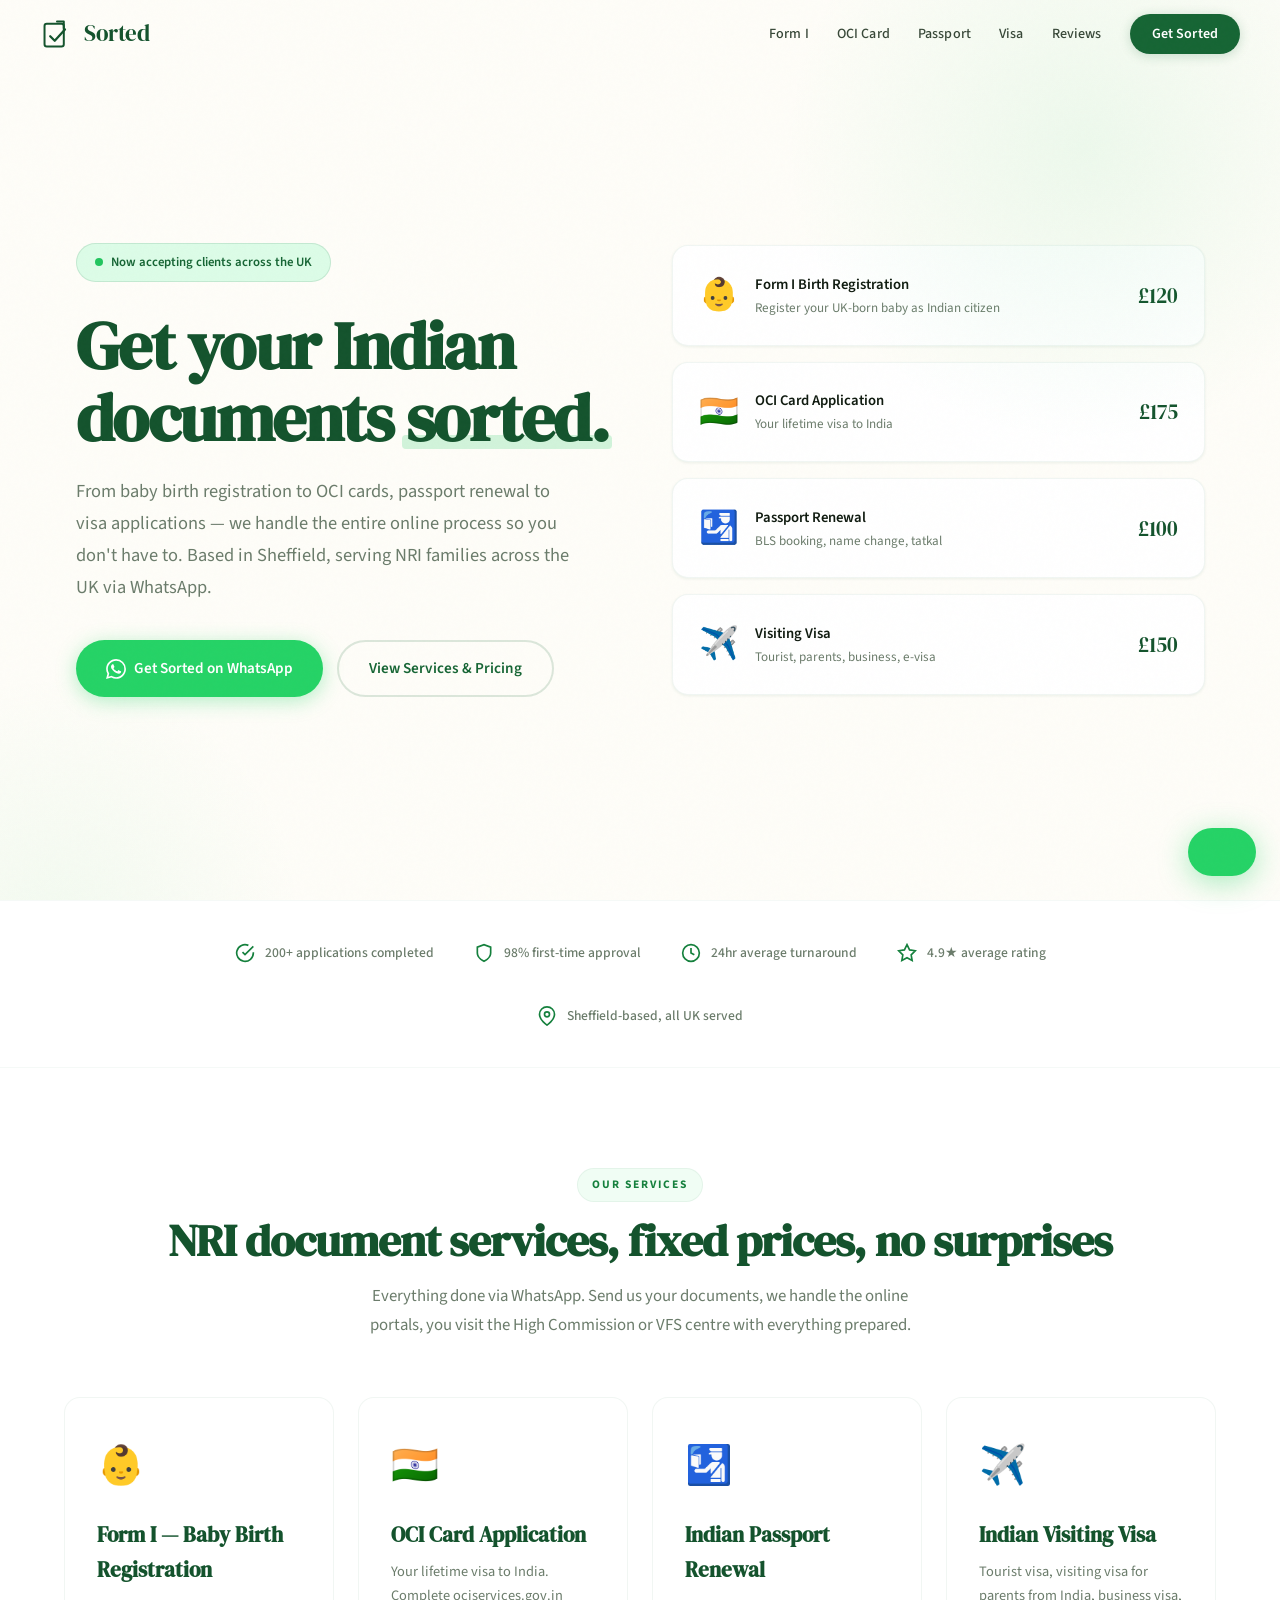
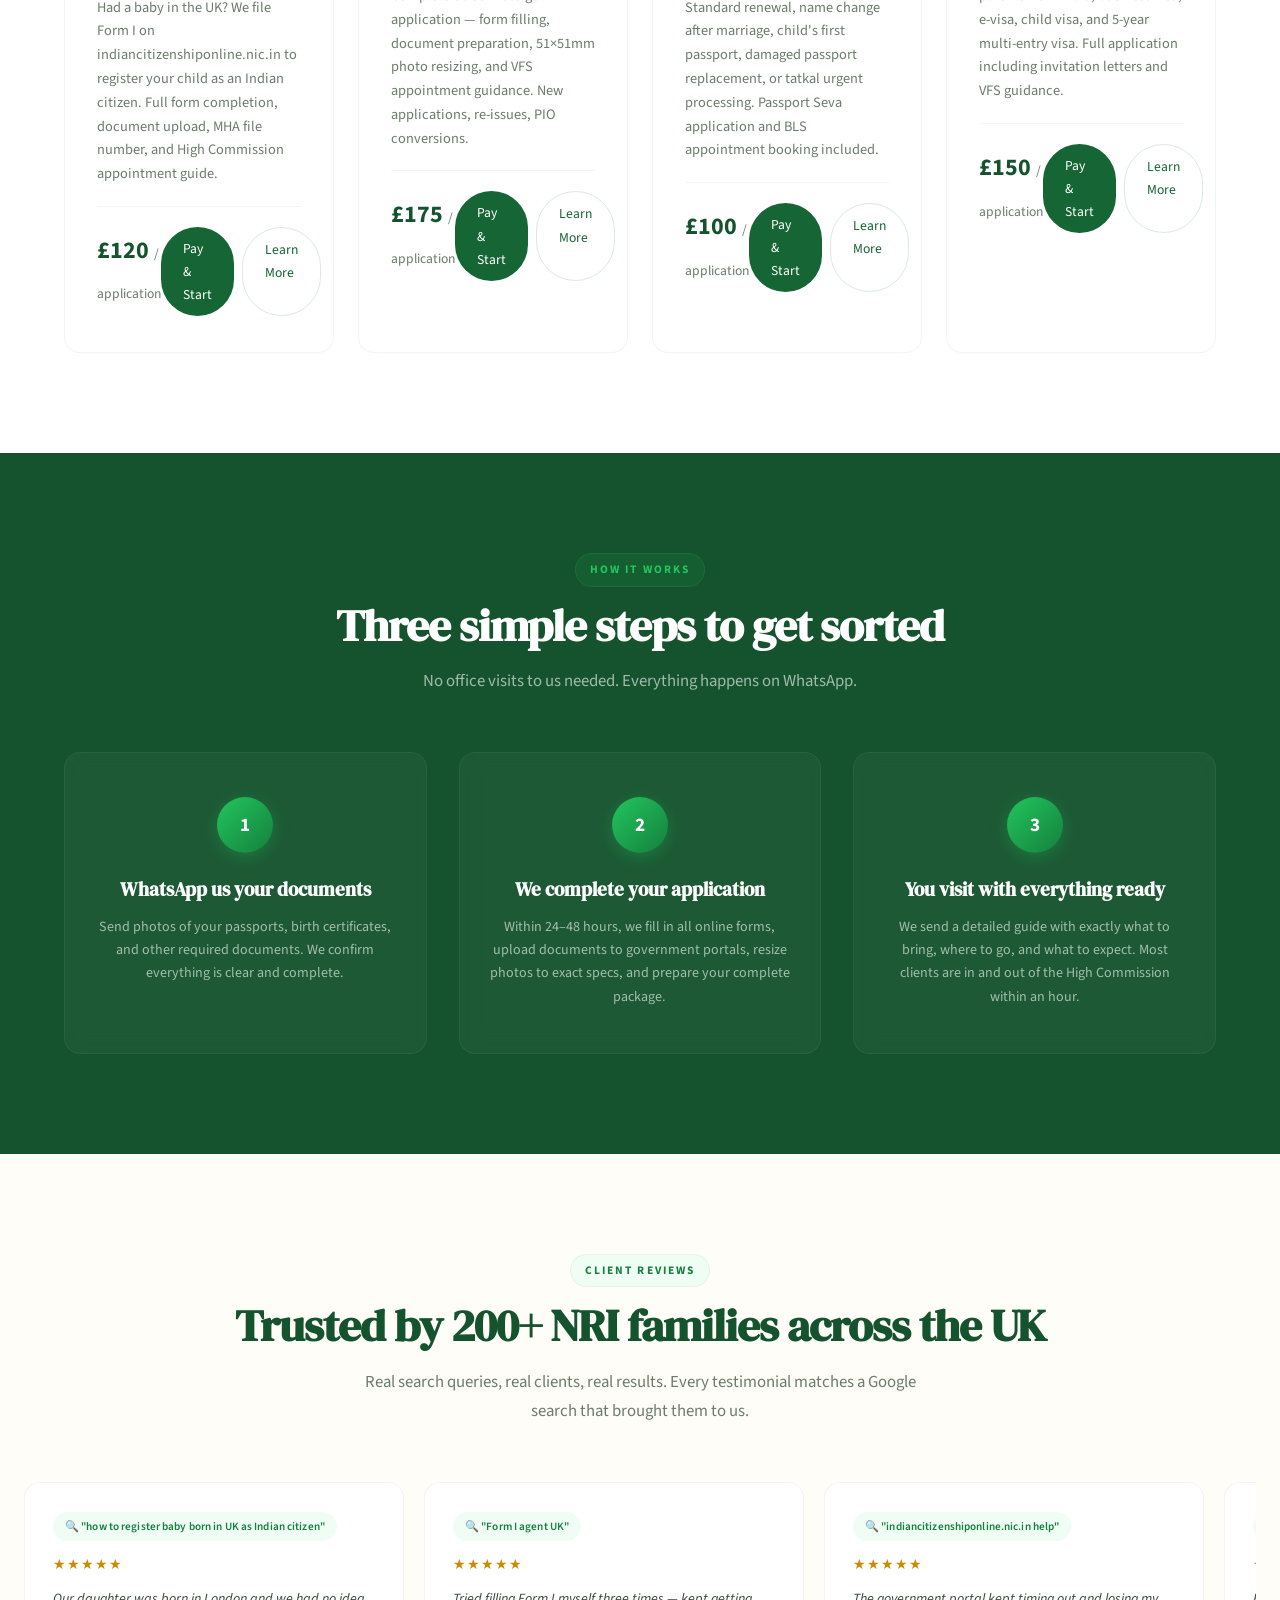
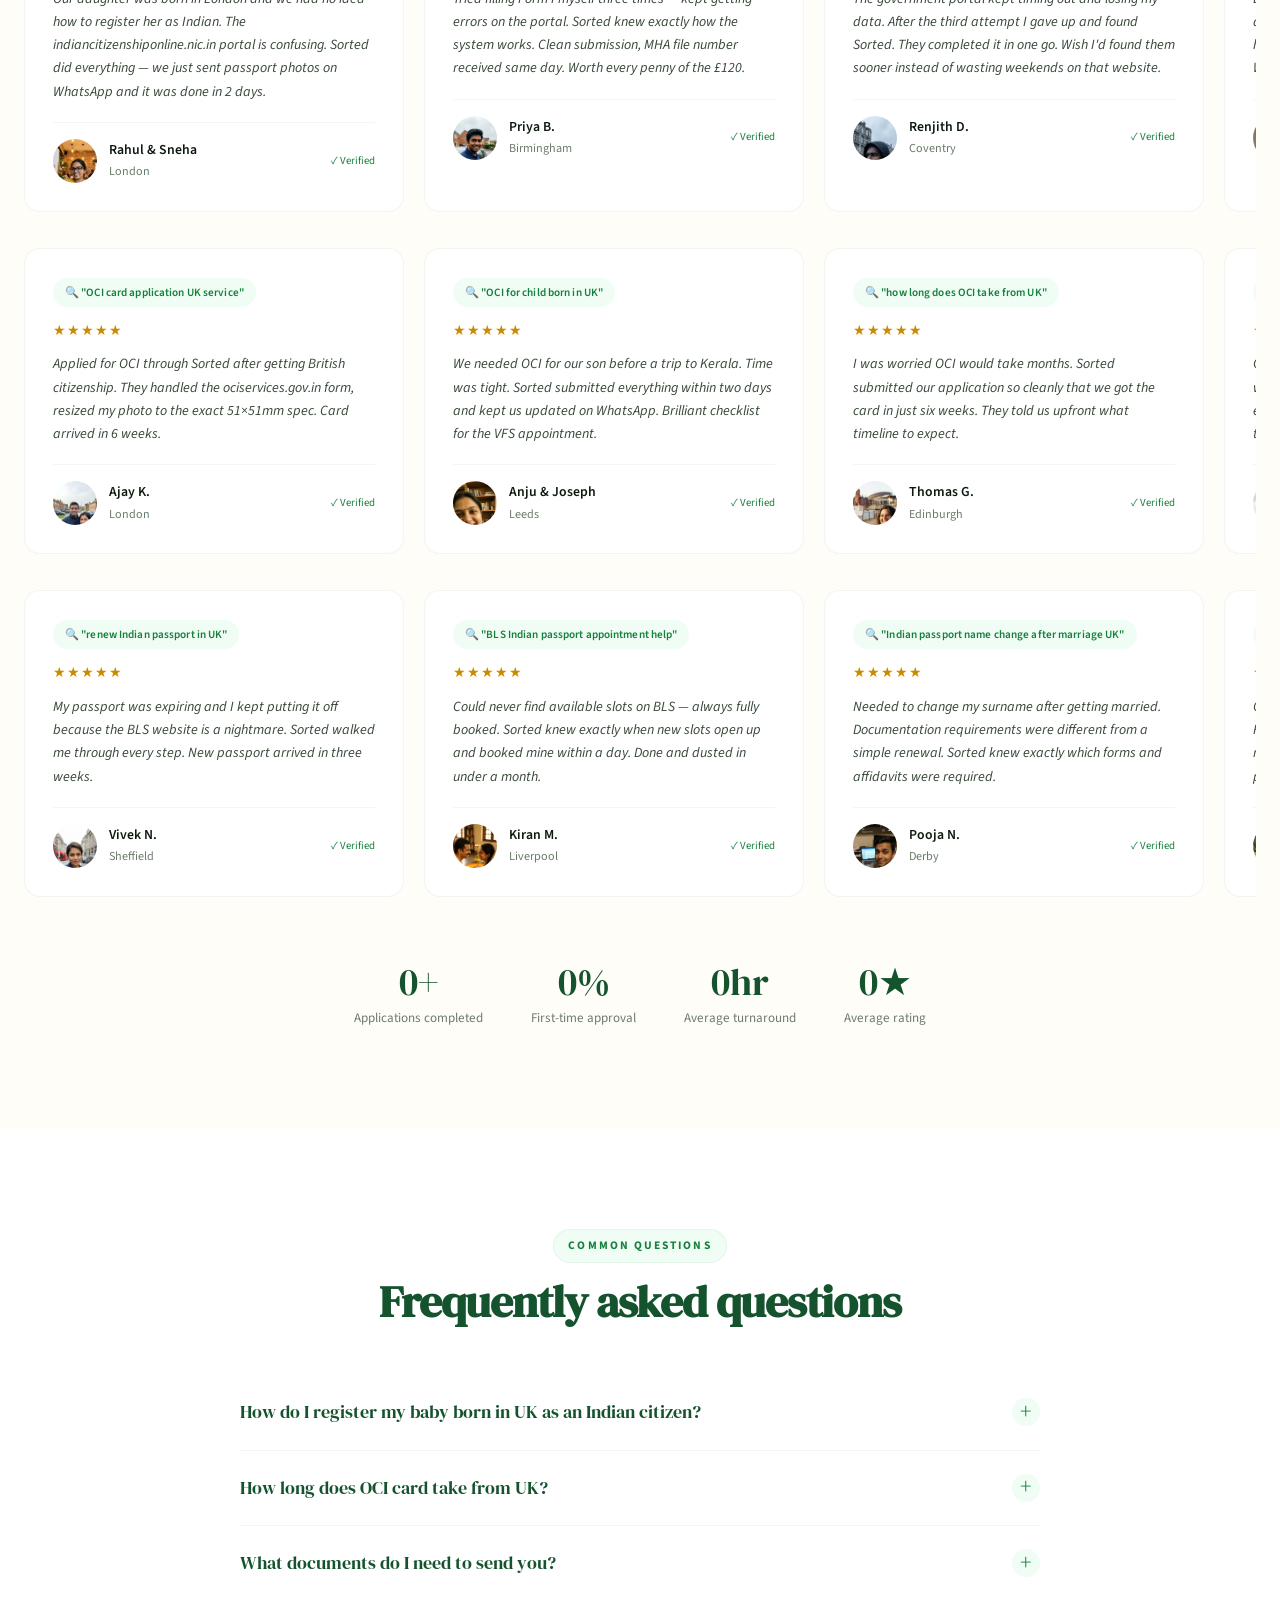
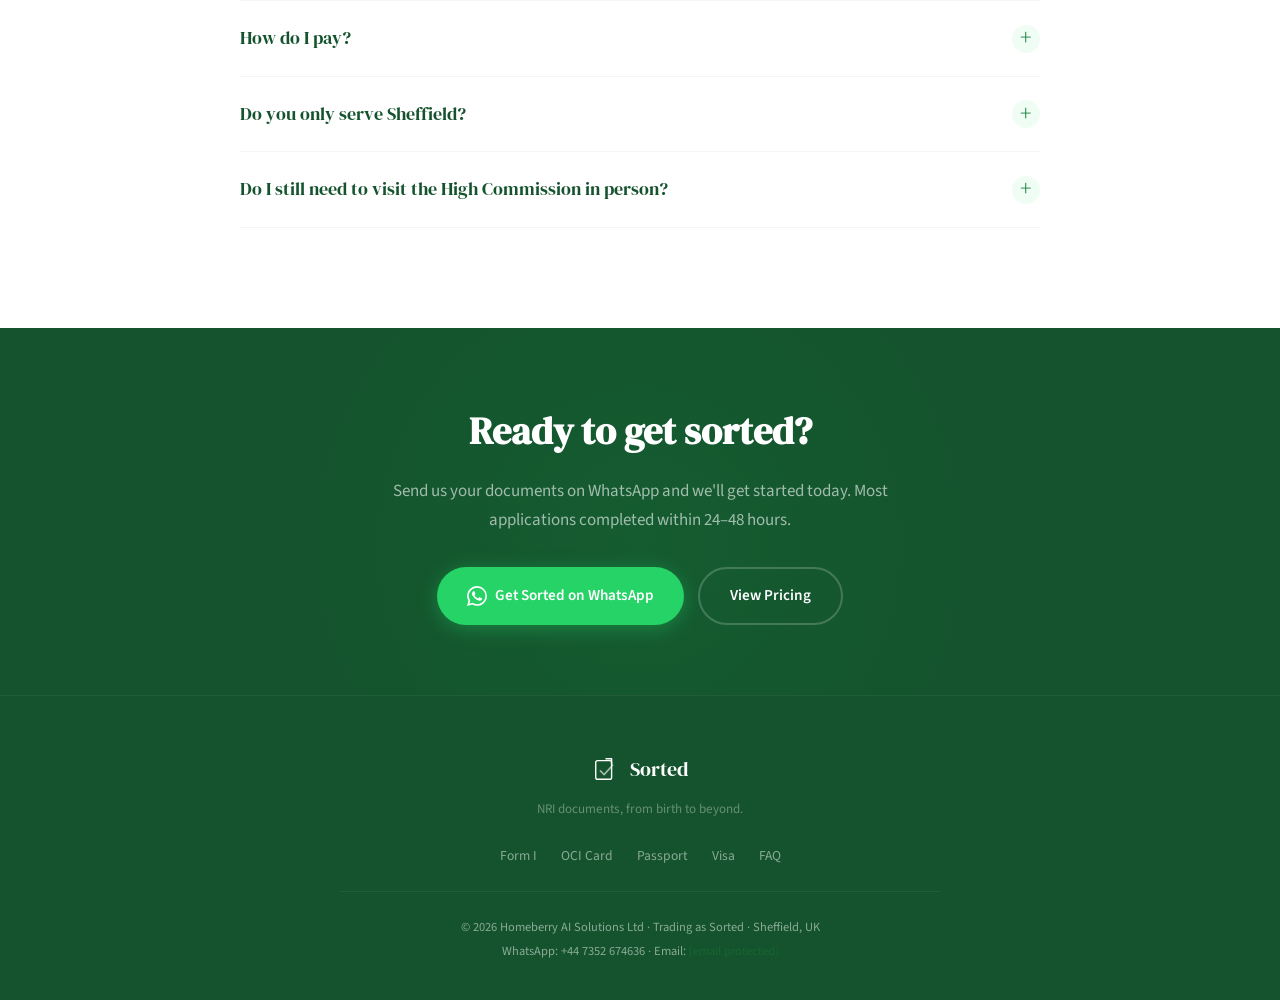
==== commit 6268cfff: "Update index.html" ====
--- a/index.html
+++ b/index.html
@@ -160,7 +160,7 @@
         <p class="service-desc">Standard renewal, name change after marriage, child's first passport, damaged passport replacement, or tatkal urgent processing. Passport Seva application and BLS appointment booking included.</p>
         <div class="service-footer">
           <div class="service-price">£100 <span>/ application</span></div>
-          <div style="display:flex;gap:8px;"><a href="https://wa.me/447352674636?text=Hi!%20I%20need%20help%20with%20passport%20renewal" class="btn-pay" target="_blank" rel="noopener">Get Started</a><a href="/passport.html" class="btn-outline">Learn More</a></div>
+          <div style="display:flex;gap:8px;"><a href="https://buy.stripe.com/dRmeVf8dke4Pb4DfrL3F602" class="btn-pay" target="_blank" rel="noopener">Pay &amp; Start</a><a href="/passport.html" class="btn-outline">Learn More</a></div>
         </div>
       </div>
       <div class="service-card reveal">
@@ -169,7 +169,7 @@
         <p class="service-desc">Tourist visa, visiting visa for parents from India, business visa, e-visa, child visa, and 5-year multi-entry visa. Full application including invitation letters and VFS guidance.</p>
         <div class="service-footer">
           <div class="service-price">£150 <span>/ application</span></div>
-          <div style="display:flex;gap:8px;"><a href="https://wa.me/447352674636?text=Hi!%20I%20need%20help%20with%20Indian%20visa" class="btn-pay" target="_blank" rel="noopener">Get Started</a><a href="/visa.html" class="btn-outline">Learn More</a></div>
+          <div style="display:flex;gap:8px;"><a href="https://buy.stripe.com/fZu3cx5185yjegP93n3F603" class="btn-pay" target="_blank" rel="noopener">Pay &amp; Start</a><a href="/visa.html" class="btn-outline">Learn More</a></div>
         </div>
       </div>
     </div>
@@ -335,15 +335,9 @@
     <a href="#faq">FAQ</a>
   </div>
   <div class="footer-divider"></div>
-  <p class="footer-legal">© 2026 Homeberry AI Solutions Ltd · Trading as Sorted · Sheffield, UK<br>WhatsApp: +44 7352 674636 · Email: info@homeberry.ai</p>
+  <p class="footer-legal">© 2026 Homeberry AI Solutions Ltd · Trading as Sorted · Sheffield, UK<br>WhatsApp: +44 7352 674636 · Email: <a href="/cdn-cgi/l/email-protection" class="__cf_email__" data-cfemail="5d34333b321d353230383f382f2f24733c34">[email&#160;protected]</a></p>
 </footer>
 
 <!-- FLOATING WHATSAPP -->
 <a href="https://wa.me/447352674636?text=Hi!" class="wa-float" target="_blank" rel="noopener">
-  <svg viewBox="0 0 24 24" fill="currentColor"><path d="M17.472 14.382c-.297-.149-1.758-.867-2.03-.967-.273-.099-.471-.148-.67.15-.197.297-.767.966-.94 1.164-.173.199-.347.223-.644.075-.297-.15-1.255-.463-2.39-1.475-.883-.788-1.48-1.761-1.653-2.059-.173-.297-.018-.458.13-.606.134-.133.298-.347.446-.52.149-.174.198-.298.298-.497.099-.198.05-.371-.025-.52-.075-.149-.669-1.612-.916-2.207-.242-.579-.487-.5-.669-.51-.173-.008-.371-.01-.57-.01-.198 0-.52.074-.792.372-.272.297-1.04 1.016-1.04 2.479 0 1.462 1.065 2.875 1.213 3.074.149.198 2.096 3.2 5.077 4.487.709.306 1.262.489 1.694.625.712.227 1.36.195 1.871.118.571-.085 1.758-.719 2.006-1.413.248-.694.248-1.289.173-1.413-.074-.124-.272-.198-.57-.347m-5.421 7.403h-.004a9.87 9.87 0 01-5.031-1.378l-.361-.214-3.741.982.998-3.648-.235-.374a9.86 9.86 0 01-1.51-5.26c.001-5.45 4.436-9.884 9.888-9.884 2.64 0 5.122 1.03 6.988 2.898a9.825 9.825 0 012.893 6.994c-.003 5.45-4.437 9.884-9.885 9.884m8.413-18.297A11.815 11.815 0 0012.05 0C5.495 0 .16 5.335.157 11.892c0 2.096.547 4.142 1.588 5.945L.057 24l6.305-1.654a11.882 11.882 0 005.683 1.448h.005c6.554 0 11.89-5.335 11.893-11.893a11.821 11.821 0 00-3.48-8.413z"/></svg>
-  <span>Get Sorted</span>
-</a>
-
-<script src="js/main.js"></script>
-</body>
-</html>
+  <svg viewBox="0 0 24 24" fill="currentColor"><path d="M17.472 14.382c-.297-.149-1.758-.867-2.03-.967-.273-.099-.471-.148-.67.15-.197.297-.767.966-.94 1.164-.173.199-.347.223-.644.075-.297-.15-1.255-.463-2.39-1.475-.883-.788-1.48-1.761-1.653-2.059-.173-.297-.018-.458.13-.606.134-.133.298-.347.446-.52.149-.174.198-.298.298-.497.099-.198.05-.371-.025-.52-.075-.149-.669-1.612-.916-2.207-.242-.579-.487-.5-.669-.51-.173-.008-.371-.01-.57-.01-.198 0-.52.074-.792.372-.272.297-1.04 1.016-1.04 2.479 0 1.462 1.065 2.875 1.213 3.074.149.198 2.096 3.2 5.077 4.487.709.306 1.262.489 1.694.625.712.227 1.36.195 1.871.118.571-.085 1.758-.719 2.006-1.413.248-.694.248-1.289.173-1.413-.074-.124-.272-.198-.57-.347m-5.421 7.403h-.004a9.87 9.87 0 01-5.031-1.378l-.361-.214-3.741.982.998-3.648-.235-.374a9.86 9.86 0 01-1.51-5.26c.001-5.45 4.436-9.884 9.888-9.884 2.64 0 5.122 1.03 6.988 2.898a9.825 9.825 0 012.893 6.994c-.003 5.45-4.437 9.884-9.885 9.884m8.413-18.297A11.815 11.815 0 0012.05 0C5.495 0 .16 5.335.157 11.892c0 2.096.547 4.142 1.588 5.945L.057 24l6.305-1.654a11.882 11.882 0 005.683 1.448h.005c6.554 0 11.89-5.335 11.893-11.893a11.
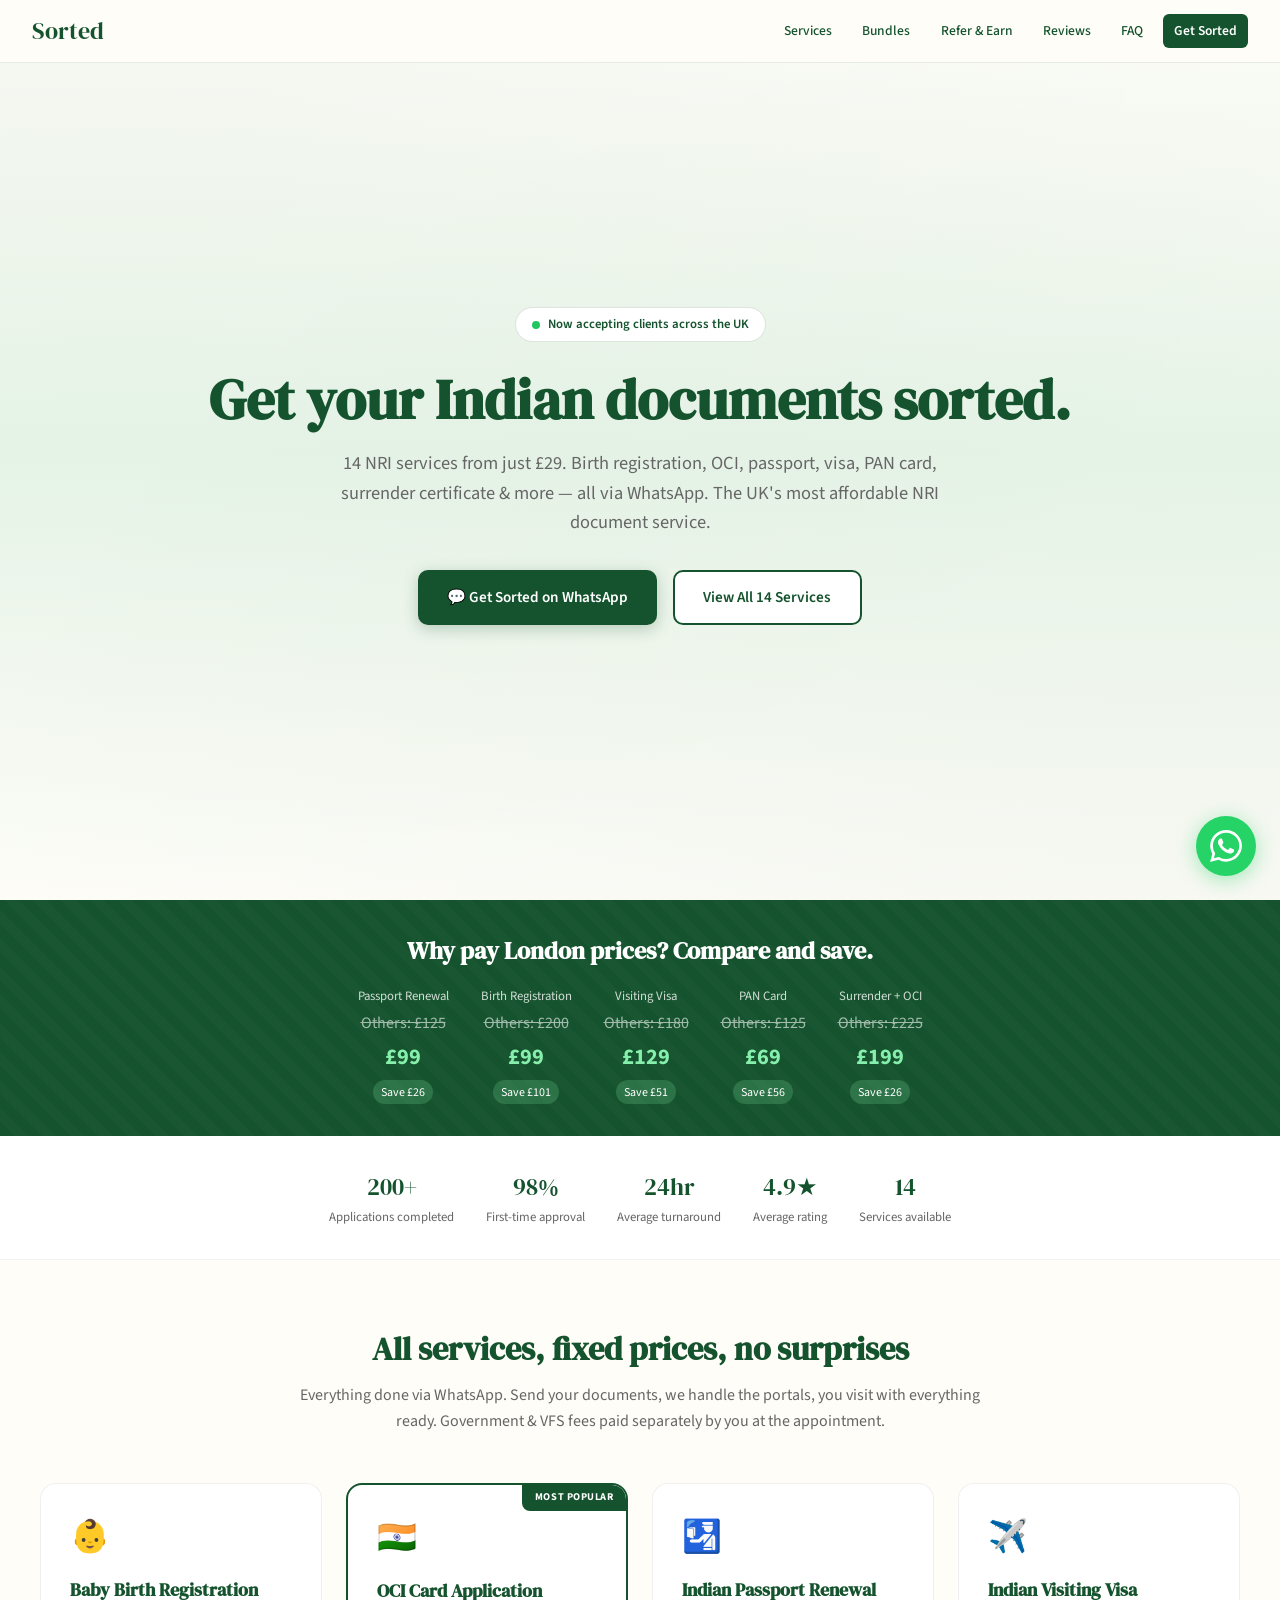
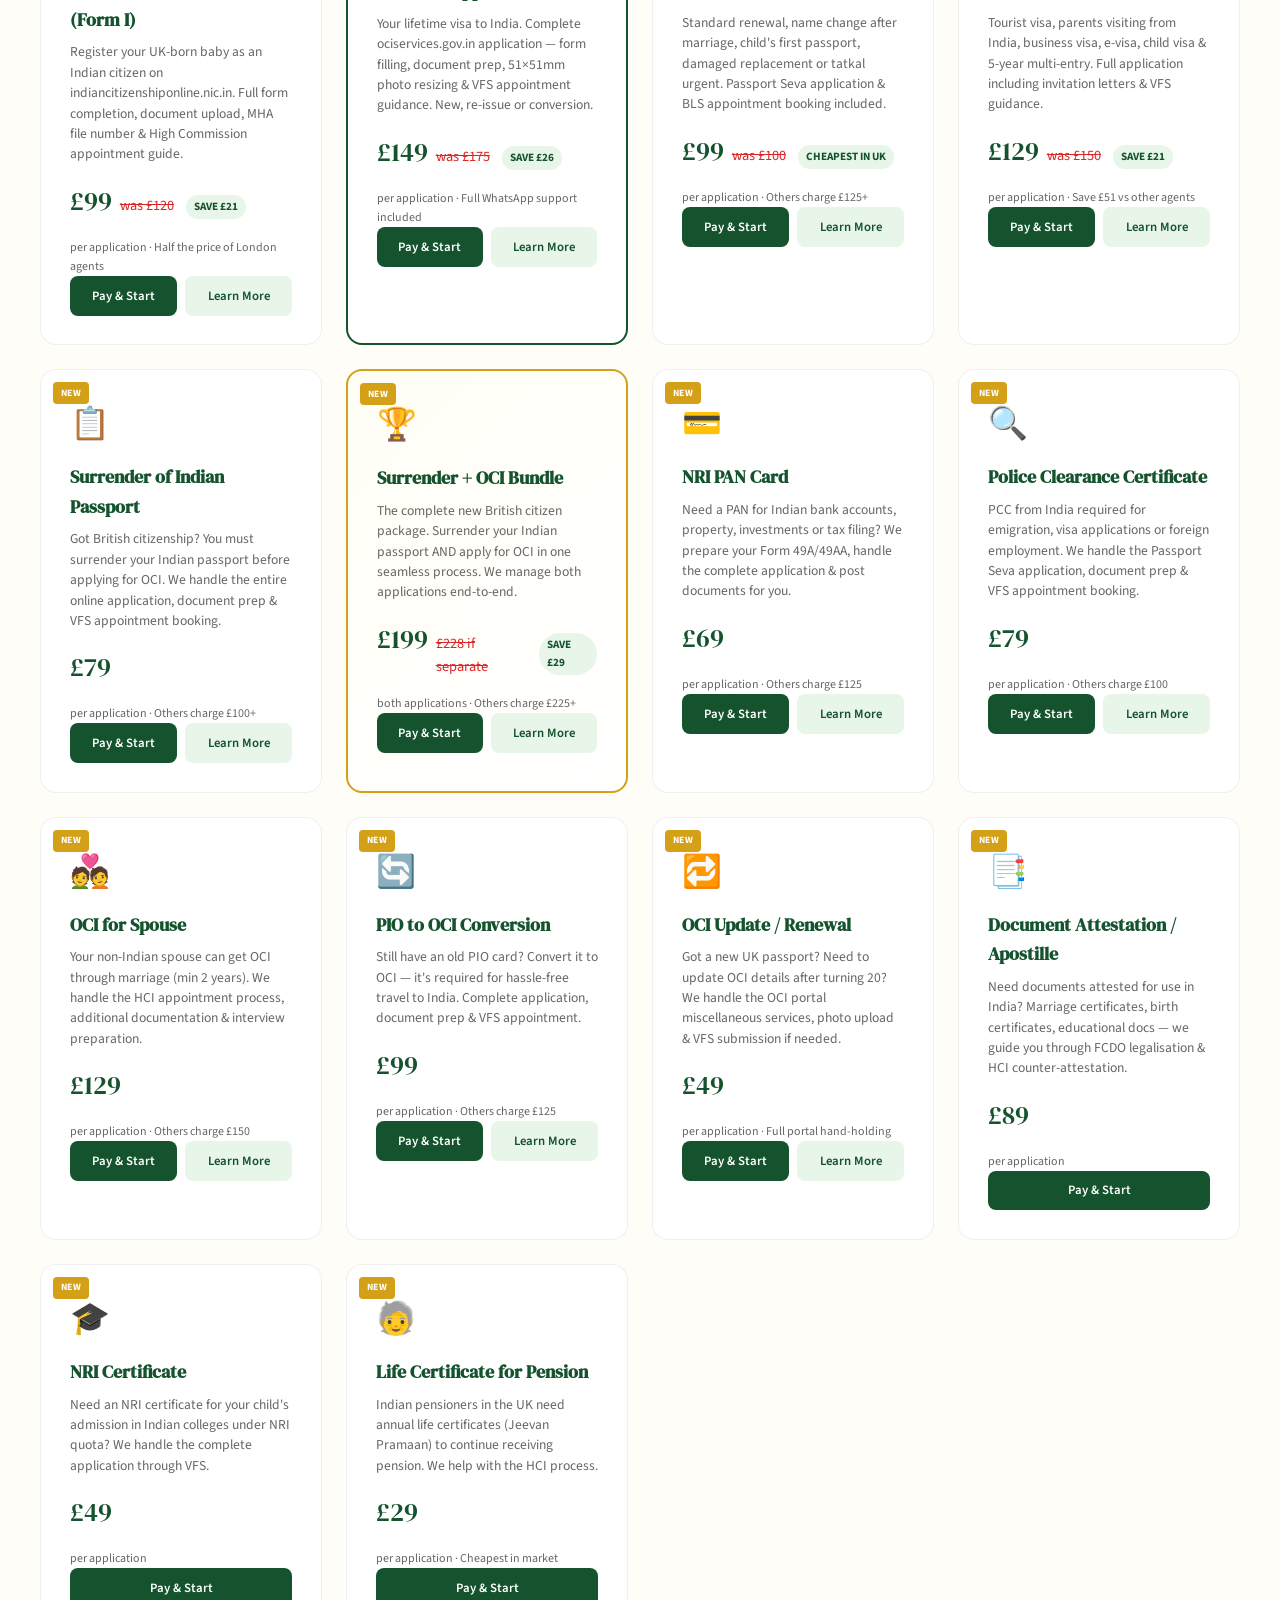
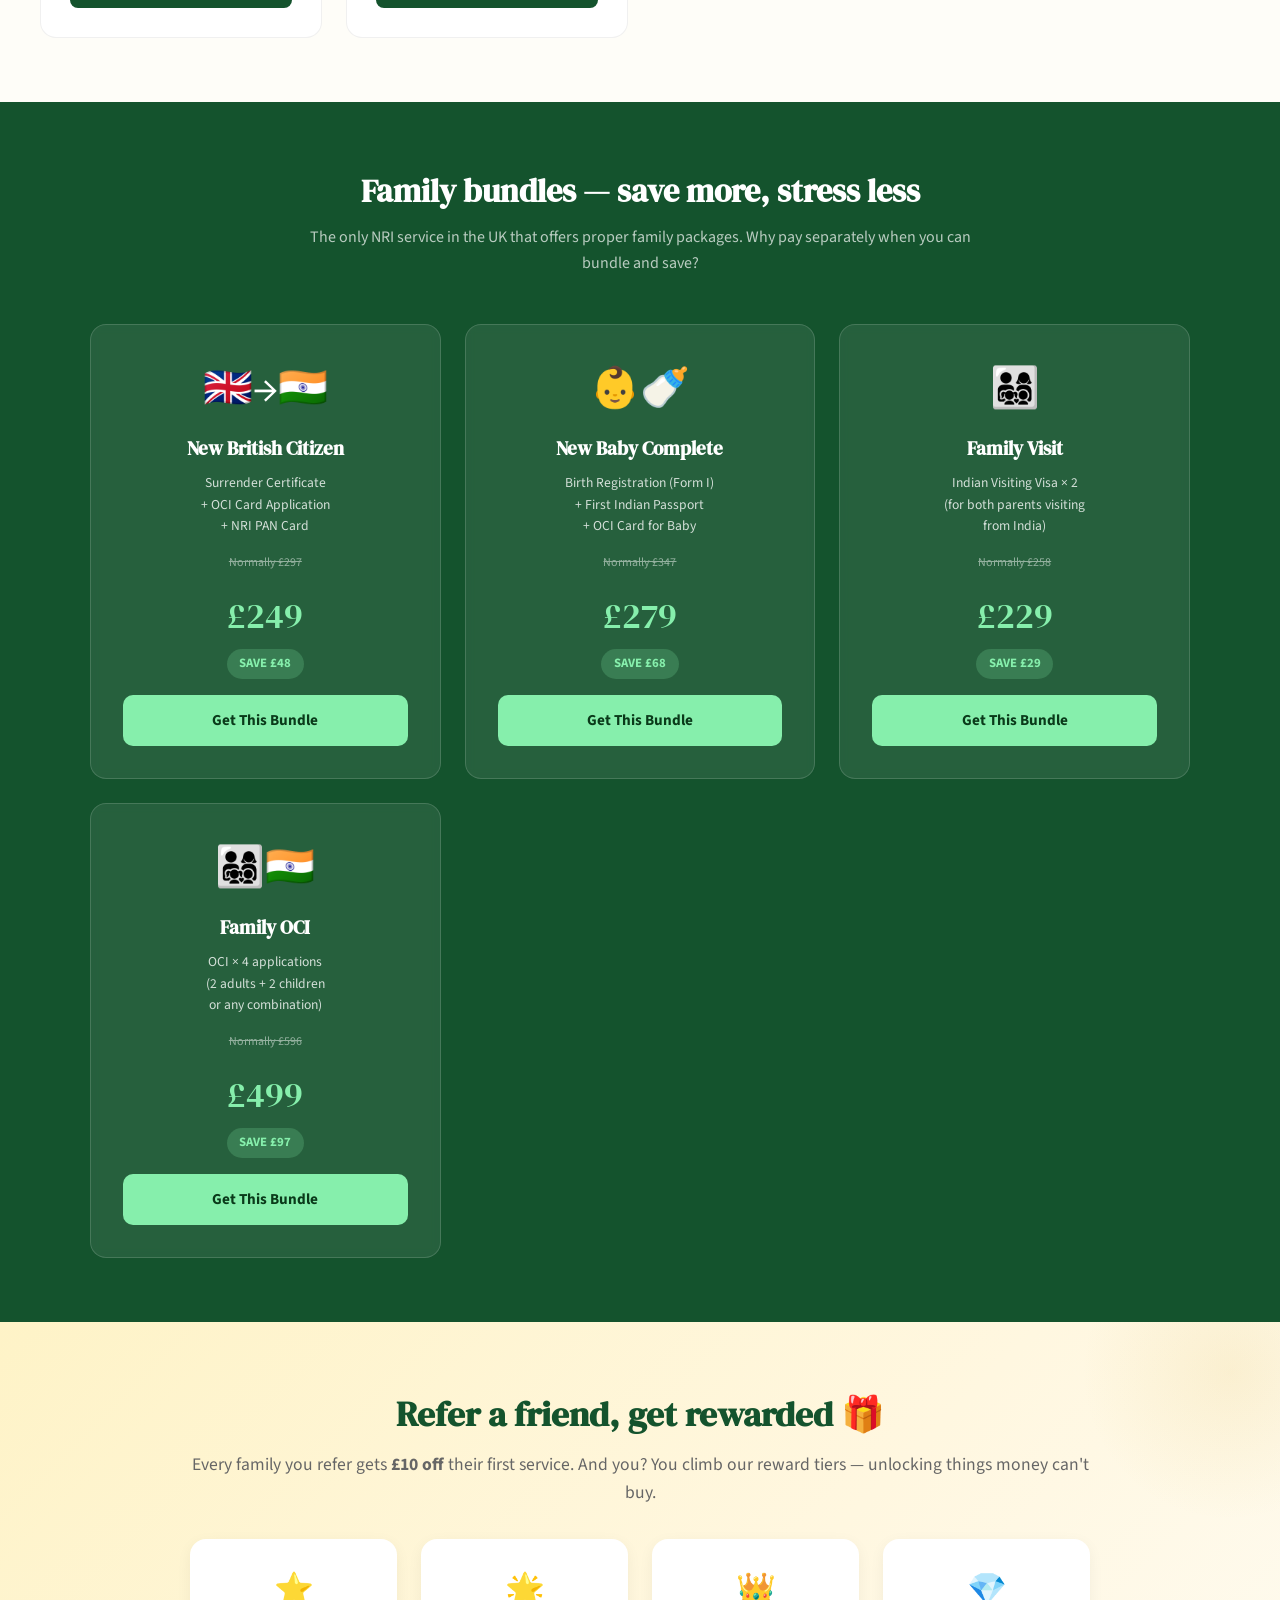
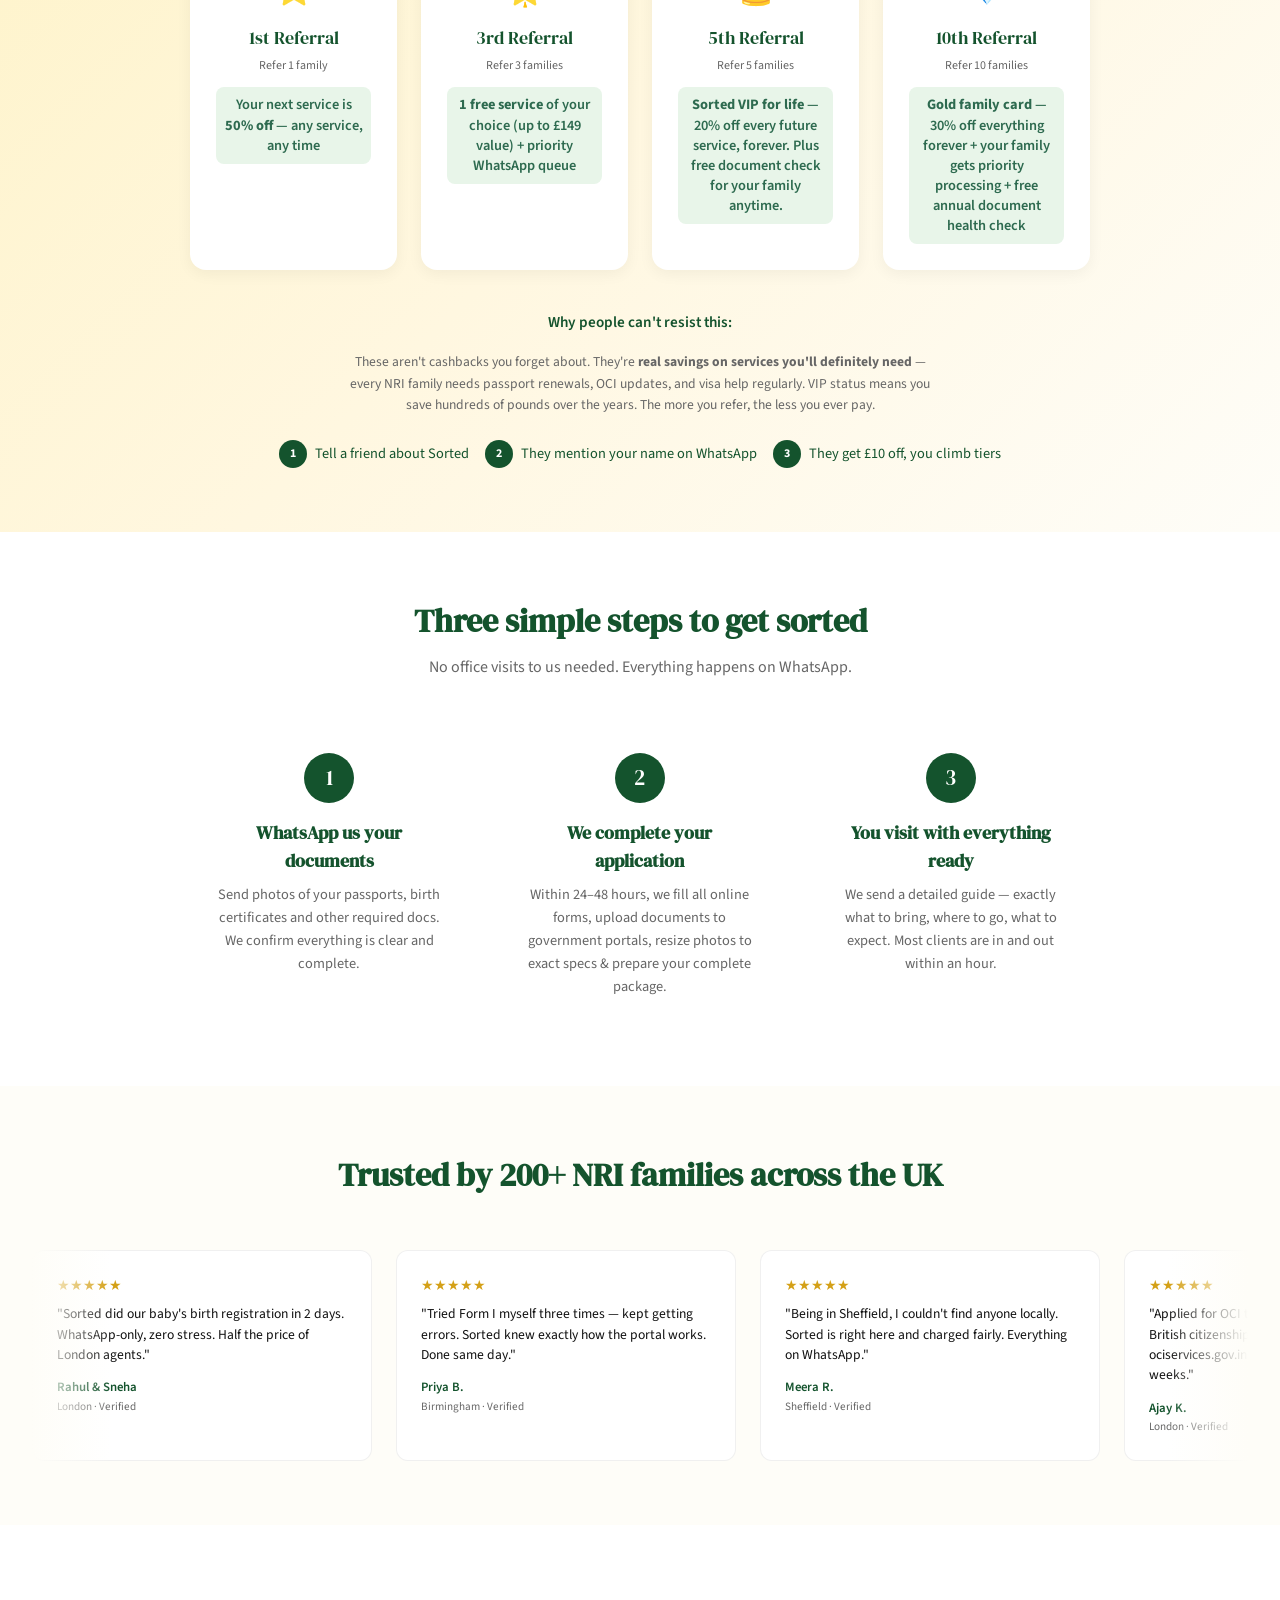
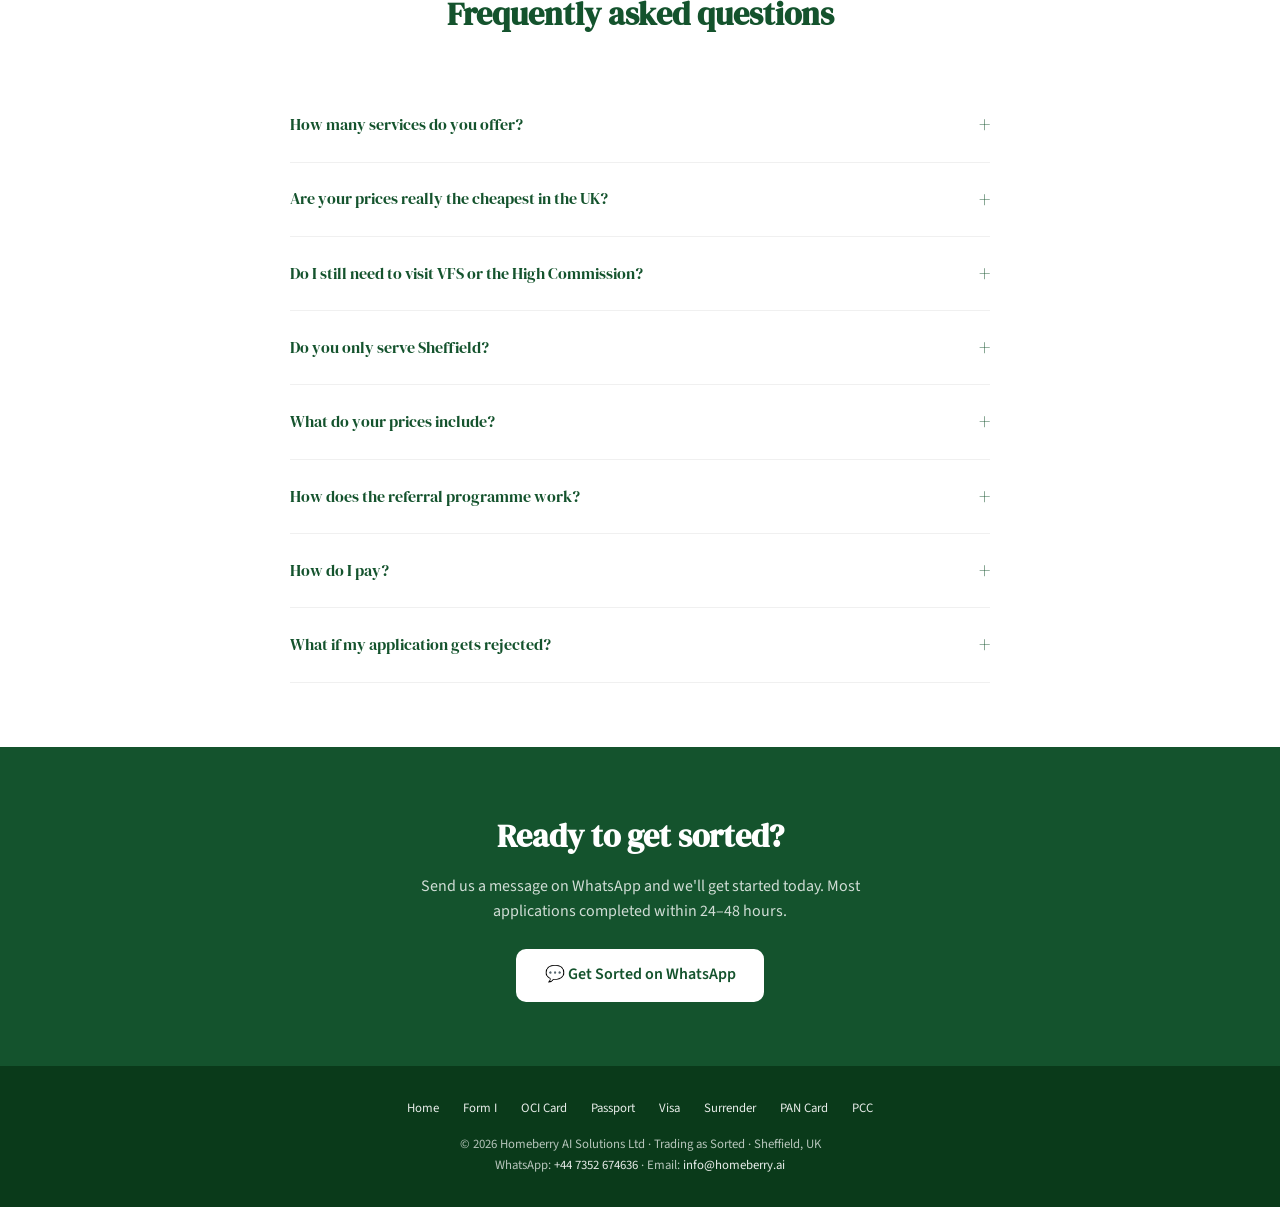
==== commit 901e024d: "Update index.html" ====
--- a/index.html
+++ b/index.html
@@ -1,343 +1,941 @@
 <!DOCTYPE html>
-<html lang="en-GB">
+<html lang="en">
 <head>
 <meta charset="UTF-8">
 <meta name="viewport" content="width=device-width, initial-scale=1.0">
-<title>Sorted — NRI Document Services UK | Form I, OCI Card, Passport & Visa | Sheffield</title>
-<meta name="description" content="Get your Indian documents sorted from anywhere in the UK. Form I baby birth registration £120, OCI card application £175, Indian passport renewal £100, visiting visa help £150. WhatsApp-based service by Homeberry AI Solutions, Sheffield. 200+ families helped, 98% first-time approval.">
-<meta name="keywords" content="Form I UK, OCI card application UK, Indian birth registration UK, NRI document services, Indian passport renewal UK, baby born in UK Indian citizen, indiancitizenshiponline.nic.in help, OCI for child UK, BLS passport appointment, Indian visa UK, Sorted, Sheffield, Homeberry">
-<meta name="author" content="Homeberry AI Solutions Ltd">
-<meta name="robots" content="index, follow, max-image-preview:large, max-snippet:-1">
-<link rel="canonical" href="https://www.homeberry.ai/">
-<meta property="og:title" content="Sorted — NRI Document Services UK | Form I, OCI, Passport & Visa">
-<meta property="og:description" content="Get your Indian documents sorted. Form I £120, OCI £175, Passport £100, Visa £150. WhatsApp-based service for NRI families across the UK.">
-<meta property="og:url" content="https://www.homeberry.ai">
+<title>Sorted — NRI Document Services UK | OCI, Passport, Visa, PAN Card & More | Sheffield</title>
+<meta name="description" content="UK's most affordable NRI document service. OCI cards from £149, passport renewal £99, birth registration £99, PAN card £69. 14 services, family bundles, WhatsApp-first. Sheffield-based, serving all UK.">
+<meta property="og:title" content="Sorted — UK's Most Affordable NRI Document Service">
+<meta property="og:description" content="14 NRI document services from £29. OCI, passport, visa, PAN card, surrender certificate & more. Family bundles save £100+. WhatsApp us, we'll sort it.">
 <meta property="og:type" content="website">
-<meta property="og:locale" content="en_GB">
-<meta property="og:site_name" content="Sorted by Homeberry AI Solutions">
-<meta name="twitter:card" content="summary_large_image">
-<meta name="twitter:title" content="Sorted — NRI Document Services for Indian Families in the UK">
-<meta name="twitter:description" content="Form I, OCI, Passport & Visa for NRIs in UK. We handle the paperwork via WhatsApp. Based in Sheffield, serving all UK.">
-<meta name="theme-color" content="#14532d">
+<meta property="og:url" content="https://homeberry.ai">
+<link rel="canonical" href="https://homeberry.ai">
 <link rel="preconnect" href="https://fonts.googleapis.com">
 <link rel="preconnect" href="https://fonts.gstatic.com" crossorigin>
-<link rel="stylesheet" href="css/style.css">
-
-<!-- LocalBusiness Schema -->
-<script type="application/ld+json">
-{"@context":"https://schema.org","@type":"LocalBusiness","@id":"https://www.homeberry.ai/#business","name":"Sorted by Homeberry AI Solutions","alternateName":["Sorted","Homeberry AI Solutions","Sorted NRI Services"],"description":"Sorted is a UK-based NRI document service helping Indian families with Form I baby birth registration, OCI card applications, Indian passport renewal, and visiting visa applications. Based in Sheffield, serving all UK via WhatsApp.","url":"https://www.homeberry.ai","telephone":"+447352674636","email":"info@homeberry.ai","address":{"@type":"PostalAddress","addressLocality":"Sheffield","addressRegion":"South Yorkshire","addressCountry":"GB"},"geo":{"@type":"GeoCoordinates","latitude":53.3811,"longitude":-1.4701},"areaServed":[{"@type":"Country","name":"United Kingdom"},{"@type":"City","name":"London"},{"@type":"City","name":"Birmingham"},{"@type":"City","name":"Manchester"},{"@type":"City","name":"Leeds"},{"@type":"City","name":"Sheffield"},{"@type":"City","name":"Glasgow"},{"@type":"City","name":"Edinburgh"},{"@type":"City","name":"Bristol"},{"@type":"City","name":"Newcastle"},{"@type":"City","name":"Liverpool"}],"priceRange":"£100–£175","currenciesAccepted":"GBP","paymentAccepted":"Credit Card, Debit Card, Stripe","contactPoint":{"@type":"ContactPoint","telephone":"+447352674636","contactType":"customer service","availableLanguage":["English","Hindi","Malayalam"],"areaServed":"GB"},"aggregateRating":{"@type":"AggregateRating","ratingValue":"4.9","reviewCount":"200","bestRating":"5"},"hasOfferCatalog":{"@type":"OfferCatalog","name":"NRI Document Services","itemListElement":[{"@type":"Offer","itemOffered":{"@type":"Service","name":"Form I Baby Birth Registration","description":"Complete Form I filing on indiancitizenshiponline.nic.in for Indian parents registering babies born in the UK."},"price":"120","priceCurrency":"GBP","url":"https://www.homeberry.ai/form-i.html"},{"@type":"Offer","itemOffered":{"@type":"Service","name":"OCI Card Application","description":"Complete OCI card application including ociservices.gov.in form, photo resizing, and VFS appointment guidance."},"price":"175","priceCurrency":"GBP","url":"https://www.homeberry.ai/oci.html"},{"@type":"Offer","itemOffered":{"@type":"Service","name":"Indian Passport Renewal","description":"Indian passport renewal including Passport Seva application and BLS International appointment booking."},"price":"100","priceCurrency":"GBP","url":"https://www.homeberry.ai/passport.html"},{"@type":"Offer","itemOffered":{"@type":"Service","name":"Indian Visiting Visa","description":"Indian visa application service for tourist, visiting, business, e-visa, and 5-year multi-entry visas."},"price":"150","priceCurrency":"GBP","url":"https://www.homeberry.ai/visa.html"}]}}
-</script>
-
-<!-- FAQPage Schema -->
-<script type="application/ld+json">
-{"@context":"https://schema.org","@type":"FAQPage","mainEntity":[
-{"@type":"Question","name":"How do I register my baby born in UK as an Indian citizen?","acceptedAnswer":{"@type":"Answer","text":"You need to file Form I on indiancitizenshiponline.nic.in, upload required documents, then visit the Indian High Commission with originals. Sorted handles the entire online process for £120 — just WhatsApp us your document photos. The birth registration certificate arrives 2-4 weeks after the High Commission visit."}},
-{"@type":"Question","name":"How long does OCI card take from UK?","acceptedAnswer":{"@type":"Answer","text":"Typically 6-8 weeks from VFS submission to receiving your OCI card. Sorted's 98% first-time approval rate ensures your application is processed without delays. The OCI card gives you lifelong multiple-entry access to India."}},
-{"@type":"Question","name":"How much does Sorted charge for NRI document services?","acceptedAnswer":{"@type":"Answer","text":"Form I baby birth registration is £120, OCI card application is £175, Indian passport renewal is £100, and Indian visiting visa help is £150. Government fees are separate and payable at the High Commission, VFS centre, or BLS appointment."}},
-{"@type":"Question","name":"What documents do I need to send Sorted?","acceptedAnswer":{"@type":"Answer","text":"For Form I: both parents' Indian passport bio-data pages, baby's full UK birth certificate, marriage certificate, proof of UK address, and visa status proof. For other services, requirements vary — WhatsApp us at +447352674636 for a personalised checklist."}},
-{"@type":"Question","name":"Do you only serve Sheffield or all of the UK?","acceptedAnswer":{"@type":"Answer","text":"We serve NRI families across the entire United Kingdom via WhatsApp. We have clients in London, Birmingham, Manchester, Leeds, Glasgow, Edinburgh, Bristol, Newcastle, Cardiff, and many other cities."}},
-{"@type":"Question","name":"Do I need to visit the Indian High Commission in person?","acceptedAnswer":{"@type":"Answer","text":"Yes, for most services at least one person needs to visit with original documents. Sorted prepares everything — completed forms, document packages, and a detailed appointment guide — so your visit is quick and stress-free."}}
-]}
-</script>
-
-<!-- WebSite Schema -->
-<script type="application/ld+json">
-{"@context":"https://schema.org","@type":"WebSite","name":"Sorted — NRI Document Services UK","url":"https://www.homeberry.ai","description":"UK-based NRI document services. Form I, OCI, passport renewal, and visa help for Indian families across the United Kingdom."}
-</script>
+<link href="https://fonts.googleapis.com/css2?family=DM+Serif+Display&family=Source+Sans+3:wght@300;400;500;600;700&display=swap" rel="stylesheet">
+<style>
+:root {
+  --green: #14532d;
+  --green-dark: #0a3a1a;
+  --green-mid: #2d6a4f;
+  --green-light: #e8f5e9;
+  --green-glow: #40916c;
+  --cream: #fefdf8;
+  --cream-dark: #f5f0e8;
+  --gold: #d4a017;
+  --gold-light: #fef3c7;
+  --red: #dc2626;
+  --red-light: #fef2f2;
+  --white: #ffffff;
+  --black: #111;
+  --grey: #666;
+  --grey-light: #999;
+  --font-display: 'DM Serif Display', serif;
+  --font-body: 'Source Sans 3', sans-serif;
+}
+
+* { margin: 0; padding: 0; box-sizing: border-box; }
+html { scroll-behavior: smooth; }
+body { font-family: var(--font-body); color: var(--black); background: var(--cream); line-height: 1.6; }
+
+/* NAV */
+nav {
+  position: fixed; top: 0; left: 0; right: 0; z-index: 1000;
+  background: rgba(254,253,248,0.95); backdrop-filter: blur(10px);
+  border-bottom: 1px solid rgba(20,83,45,0.1);
+  padding: 0.75rem 2rem;
+  display: flex; align-items: center; justify-content: space-between;
+}
+nav .logo { font-family: var(--font-display); font-size: 1.5rem; color: var(--green); text-decoration: none; }
+nav .nav-links { display: flex; gap: 0.5rem; flex-wrap: wrap; align-items: center; }
+nav .nav-links a {
+  font-size: 0.85rem; color: var(--green); text-decoration: none; padding: 0.4rem 0.7rem;
+  border-radius: 6px; transition: all 0.2s; font-weight: 500;
+}
+nav .nav-links a:hover { background: var(--green-light); }
+nav .nav-links a.cta {
+  background: var(--green); color: var(--white); font-weight: 600;
+}
+nav .nav-links a.cta:hover { background: var(--green-dark); }
+.menu-toggle { display: none; background: none; border: none; font-size: 1.5rem; cursor: pointer; color: var(--green); }
+
+/* HERO */
+.hero {
+  min-height: 100vh; display: flex; flex-direction: column; align-items: center; justify-content: center;
+  text-align: center; padding: 6rem 2rem 4rem;
+  background: linear-gradient(180deg, var(--cream) 0%, var(--green-light) 50%, var(--cream) 100%);
+  position: relative; overflow: hidden;
+}
+.hero::before {
+  content: ''; position: absolute; top: -50%; left: -50%; width: 200%; height: 200%;
+  background: radial-gradient(ellipse at 30% 20%, rgba(20,83,45,0.03) 0%, transparent 50%),
+              radial-gradient(ellipse at 70% 80%, rgba(20,83,45,0.03) 0%, transparent 50%);
+  animation: floatBg 20s ease-in-out infinite;
+}
+@keyframes floatBg { 0%,100% { transform: translateY(0); } 50% { transform: translateY(-3%); } }
+
+.hero-badge {
+  display: inline-flex; align-items: center; gap: 0.5rem;
+  background: var(--white); border: 1px solid rgba(20,83,45,0.15);
+  padding: 0.4rem 1rem; border-radius: 100px; font-size: 0.8rem; font-weight: 600;
+  color: var(--green); margin-bottom: 1.5rem; position: relative;
+  animation: fadeInUp 0.6s ease;
+}
+.hero-badge .pulse {
+  width: 8px; height: 8px; border-radius: 50%; background: #22c55e;
+  animation: pulse 2s infinite;
+}
+@keyframes pulse { 0%,100% { opacity: 1; transform: scale(1); } 50% { opacity: 0.5; transform: scale(1.5); } }
+@keyframes fadeInUp { from { opacity: 0; transform: translateY(20px); } to { opacity: 1; transform: translateY(0); } }
+
+.hero h1 {
+  font-family: var(--font-display); font-size: clamp(2.2rem, 5vw, 3.5rem);
+  color: var(--green); line-height: 1.2; margin-bottom: 1rem;
+  position: relative; animation: fadeInUp 0.6s ease 0.1s both;
+}
+.hero p {
+  font-size: clamp(1rem, 2vw, 1.15rem); color: var(--grey); max-width: 600px;
+  margin-bottom: 2rem; position: relative; animation: fadeInUp 0.6s ease 0.2s both;
+}
+.hero-buttons { display: flex; gap: 1rem; flex-wrap: wrap; justify-content: center; position: relative; animation: fadeInUp 0.6s ease 0.3s both; }
+.btn {
+  display: inline-flex; align-items: center; gap: 0.5rem; padding: 0.85rem 1.8rem;
+  border-radius: 10px; text-decoration: none; font-weight: 600; font-size: 0.95rem;
+  transition: all 0.3s; cursor: pointer; border: none;
+}
+.btn-primary { background: var(--green); color: var(--white); box-shadow: 0 4px 15px rgba(20,83,45,0.25); }
+.btn-primary:hover { background: var(--green-dark); transform: translateY(-2px); box-shadow: 0 6px 25px rgba(20,83,45,0.3); }
+.btn-secondary { background: var(--white); color: var(--green); border: 2px solid var(--green); }
+.btn-secondary:hover { background: var(--green-light); }
+
+/* COMPARISON BANNER */
+.comparison-banner {
+  background: var(--green); color: var(--white); padding: 2rem;
+  text-align: center; position: relative; overflow: hidden;
+}
+.comparison-banner::before {
+  content: ''; position: absolute; inset: 0;
+  background: repeating-linear-gradient(45deg, transparent, transparent 10px, rgba(255,255,255,0.02) 10px, rgba(255,255,255,0.02) 20px);
+}
+.comparison-banner h2 { font-family: var(--font-display); font-size: 1.5rem; margin-bottom: 1rem; position: relative; }
+.price-compare {
+  display: flex; justify-content: center; gap: 2rem; flex-wrap: wrap; position: relative;
+}
+.price-compare-item {
+  display: flex; flex-direction: column; align-items: center; gap: 0.25rem;
+}
+.price-compare-item .service { font-size: 0.8rem; opacity: 0.8; }
+.price-compare-item .others { font-size: 1rem; text-decoration: line-through; opacity: 0.6; }
+.price-compare-item .ours { font-size: 1.4rem; font-weight: 700; color: #86efac; }
+.price-compare-item .save { font-size: 0.75rem; background: rgba(134,239,172,0.2); padding: 0.15rem 0.5rem; border-radius: 100px; }
+
+/* TRUST BAR */
+.trust-bar {
+  display: flex; justify-content: center; gap: 2rem; flex-wrap: wrap;
+  padding: 2rem; background: var(--white); border-bottom: 1px solid rgba(0,0,0,0.05);
+}
+.trust-item { text-align: center; }
+.trust-item .number { font-family: var(--font-display); font-size: 1.5rem; color: var(--green); }
+.trust-item .label { font-size: 0.8rem; color: var(--grey); }
+
+/* SECTIONS */
+section { padding: 4rem 2rem; }
+.section-header { text-align: center; max-width: 700px; margin: 0 auto 3rem; }
+.section-header h2 { font-family: var(--font-display); font-size: clamp(1.5rem, 3vw, 2rem); color: var(--green); margin-bottom: 0.5rem; }
+.section-header p { color: var(--grey); font-size: 1rem; }
+
+/* SERVICE CARDS */
+.services-grid {
+  display: grid; grid-template-columns: repeat(auto-fill, minmax(280px, 1fr));
+  gap: 1.5rem; max-width: 1200px; margin: 0 auto;
+}
+.service-card {
+  background: var(--white); border-radius: 16px; padding: 1.8rem;
+  border: 1px solid rgba(0,0,0,0.06); position: relative;
+  transition: all 0.3s; overflow: hidden;
+}
+.service-card:hover { transform: translateY(-4px); box-shadow: 0 12px 40px rgba(20,83,45,0.1); border-color: var(--green-glow); }
+.service-card .emoji { font-size: 2rem; margin-bottom: 0.75rem; display: block; }
+.service-card h3 { font-family: var(--font-display); font-size: 1.15rem; color: var(--green); margin-bottom: 0.5rem; }
+.service-card .desc { font-size: 0.85rem; color: var(--grey); margin-bottom: 1rem; line-height: 1.5; }
+.service-card .price-row {
+  display: flex; align-items: baseline; gap: 0.5rem; margin-bottom: 1rem;
+}
+.service-card .price {
+  font-family: var(--font-display); font-size: 1.6rem; color: var(--green);
+}
+.service-card .price-note { font-size: 0.75rem; color: var(--grey); }
+.service-card .old-price { font-size: 0.9rem; color: var(--red); text-decoration: line-through; }
+.service-card .save-tag {
+  display: inline-block; font-size: 0.7rem; font-weight: 700;
+  background: var(--green-light); color: var(--green); padding: 0.2rem 0.5rem;
+  border-radius: 100px; margin-left: 0.25rem;
+}
+.card-buttons { display: flex; gap: 0.5rem; }
+.card-buttons a {
+  flex: 1; text-align: center; padding: 0.6rem; border-radius: 8px;
+  text-decoration: none; font-size: 0.8rem; font-weight: 600; transition: all 0.2s;
+}
+.card-buttons .pay-btn { background: var(--green); color: var(--white); }
+.card-buttons .pay-btn:hover { background: var(--green-dark); }
+.card-buttons .learn-btn { background: var(--green-light); color: var(--green); }
+.card-buttons .learn-btn:hover { background: #c8e6c9; }
+
+.service-card.featured { border: 2px solid var(--green); }
+.service-card.featured::before {
+  content: 'MOST POPULAR'; position: absolute; top: 0; right: 0;
+  background: var(--green); color: var(--white); font-size: 0.65rem;
+  font-weight: 700; padding: 0.3rem 0.8rem; border-radius: 0 14px 0 8px;
+  letter-spacing: 0.05em;
+}
+.service-card.new::after {
+  content: 'NEW'; position: absolute; top: 12px; left: 12px;
+  background: var(--gold); color: var(--white); font-size: 0.6rem;
+  font-weight: 700; padding: 0.2rem 0.5rem; border-radius: 4px;
+  letter-spacing: 0.05em;
+}
+
+/* BUNDLES */
+.bundles-section { background: var(--green); color: var(--white); }
+.bundles-section .section-header h2 { color: var(--white); }
+.bundles-section .section-header p { color: rgba(255,255,255,0.7); }
+.bundles-grid {
+  display: grid; grid-template-columns: repeat(auto-fill, minmax(260px, 1fr));
+  gap: 1.5rem; max-width: 1100px; margin: 0 auto;
+}
+.bundle-card {
+  background: rgba(255,255,255,0.08); border: 1px solid rgba(255,255,255,0.15);
+  border-radius: 16px; padding: 2rem; text-align: center;
+  transition: all 0.3s; position: relative; backdrop-filter: blur(5px);
+}
+.bundle-card:hover { background: rgba(255,255,255,0.12); transform: translateY(-4px); border-color: rgba(255,255,255,0.3); }
+.bundle-card .bundle-emoji { font-size: 2.5rem; margin-bottom: 0.75rem; }
+.bundle-card h3 { font-family: var(--font-display); font-size: 1.2rem; margin-bottom: 0.5rem; }
+.bundle-card .bundle-includes { font-size: 0.85rem; opacity: 0.8; margin-bottom: 1rem; line-height: 1.6; }
+.bundle-card .bundle-price {
+  font-family: var(--font-display); font-size: 2.2rem; color: #86efac; margin-bottom: 0.25rem;
+}
+.bundle-card .bundle-save {
+  display: inline-block; background: rgba(134,239,172,0.2); color: #86efac;
+  font-size: 0.8rem; font-weight: 700; padding: 0.3rem 0.8rem; border-radius: 100px;
+  margin-bottom: 1rem;
+}
+.bundle-card .bundle-normal { font-size: 0.75rem; opacity: 0.5; text-decoration: line-through; margin-bottom: 1rem; display: block; }
+.bundle-card .btn { width: 100%; justify-content: center; background: #86efac; color: var(--green-dark); font-weight: 700; }
+.bundle-card .btn:hover { background: #bbf7d0; }
+
+/* REFERRAL SECTION */
+.referral-section {
+  background: linear-gradient(135deg, var(--gold-light) 0%, #fff7e0 50%, var(--cream) 100%);
+  position: relative; overflow: hidden;
+}
+.referral-section::before {
+  content: ''; position: absolute; top: -100px; right: -100px;
+  width: 300px; height: 300px; border-radius: 50%;
+  background: radial-gradient(circle, rgba(212,160,23,0.1) 0%, transparent 70%);
+}
+.referral-inner {
+  max-width: 900px; margin: 0 auto; text-align: center;
+}
+.referral-inner h2 { font-family: var(--font-display); font-size: clamp(1.5rem, 3vw, 2.2rem); color: var(--green); margin-bottom: 0.5rem; }
+.referral-inner .subtitle { font-size: 1.1rem; color: var(--grey); margin-bottom: 2rem; }
+.referral-tiers {
+  display: grid; grid-template-columns: repeat(auto-fit, minmax(200px, 1fr));
+  gap: 1.5rem; margin-bottom: 2.5rem;
+}
+.referral-tier {
+  background: var(--white); border-radius: 16px; padding: 1.5rem;
+  border: 2px solid transparent; transition: all 0.3s;
+  box-shadow: 0 4px 15px rgba(0,0,0,0.05);
+}
+.referral-tier:hover { border-color: var(--gold); transform: translateY(-3px); }
+.referral-tier .tier-icon { font-size: 2rem; margin-bottom: 0.5rem; }
+.referral-tier .tier-title { font-family: var(--font-display); font-size: 1.1rem; color: var(--green); margin-bottom: 0.25rem; }
+.referral-tier .tier-req { font-size: 0.75rem; color: var(--grey); margin-bottom: 0.75rem; }
+.referral-tier .tier-reward {
+  font-size: 0.9rem; font-weight: 600; color: var(--green-mid);
+  background: var(--green-light); padding: 0.5rem; border-radius: 8px;
+  line-height: 1.4;
+}
+.referral-how {
+  display: flex; justify-content: center; gap: 1rem; flex-wrap: wrap;
+  margin-top: 1.5rem;
+}
+.referral-step {
+  display: flex; align-items: center; gap: 0.5rem; font-size: 0.9rem; color: var(--green);
+}
+.referral-step .step-num {
+  width: 28px; height: 28px; border-radius: 50%; background: var(--green);
+  color: var(--white); display: flex; align-items: center; justify-content: center;
+  font-size: 0.75rem; font-weight: 700; flex-shrink: 0;
+}
+
+/* HOW IT WORKS */
+.how-it-works { background: var(--white); }
+.steps-grid {
+  display: grid; grid-template-columns: repeat(auto-fit, minmax(250px, 1fr));
+  gap: 2rem; max-width: 900px; margin: 0 auto;
+}
+.step {
+  text-align: center; padding: 1.5rem;
+}
+.step-number {
+  width: 50px; height: 50px; border-radius: 50%; background: var(--green);
+  color: var(--white); font-family: var(--font-display); font-size: 1.3rem;
+  display: flex; align-items: center; justify-content: center;
+  margin: 0 auto 1rem;
+}
+.step h3 { font-family: var(--font-display); font-size: 1.1rem; color: var(--green); margin-bottom: 0.5rem; }
+.step p { font-size: 0.9rem; color: var(--grey); }
+
+/* TESTIMONIAL MARQUEE */
+.testimonials { background: var(--cream); overflow: hidden; }
+.marquee-wrapper { overflow: hidden; position: relative; }
+.marquee-wrapper::before, .marquee-wrapper::after {
+  content: ''; position: absolute; top: 0; bottom: 0; width: 80px; z-index: 2;
+}
+.marquee-wrapper::before { left: 0; background: linear-gradient(to right, var(--cream), transparent); }
+.marquee-wrapper::after { right: 0; background: linear-gradient(to left, var(--cream), transparent); }
+.marquee-track {
+  display: flex; gap: 1.5rem; animation: marquee 60s linear infinite;
+  width: max-content;
+}
+@keyframes marquee { from { transform: translateX(0); } to { transform: translateX(-50%); } }
+.testimonial-card {
+  background: var(--white); border-radius: 12px; padding: 1.5rem;
+  min-width: 300px; max-width: 340px; border: 1px solid rgba(0,0,0,0.06);
+  flex-shrink: 0;
+}
+.testimonial-card .stars { color: var(--gold); font-size: 0.85rem; margin-bottom: 0.5rem; }
+.testimonial-card .quote { font-size: 0.85rem; color: var(--black); margin-bottom: 0.75rem; line-height: 1.5; }
+.testimonial-card .author {
+  display: flex; align-items: center; gap: 0.75rem;
+}
+.testimonial-card .author img {
+  width: 36px; height: 36px; border-radius: 50%; object-fit: cover;
+}
+.testimonial-card .author-info .name { font-weight: 600; font-size: 0.8rem; color: var(--green); }
+.testimonial-card .author-info .location { font-size: 0.7rem; color: var(--grey); }
+
+/* FAQ */
+.faq { background: var(--white); }
+.faq-list { max-width: 700px; margin: 0 auto; }
+.faq-item {
+  border-bottom: 1px solid rgba(0,0,0,0.06); padding: 1.25rem 0;
+}
+.faq-q {
+  font-family: var(--font-display); font-size: 1rem; color: var(--green);
+  cursor: pointer; display: flex; justify-content: space-between; align-items: center;
+}
+.faq-q::after { content: '+'; font-size: 1.3rem; transition: transform 0.3s; }
+.faq-item.open .faq-q::after { transform: rotate(45deg); }
+.faq-a { max-height: 0; overflow: hidden; transition: max-height 0.3s; }
+.faq-item.open .faq-a { max-height: 300px; }
+.faq-a p { padding-top: 0.75rem; font-size: 0.9rem; color: var(--grey); line-height: 1.6; }
+
+/* CTA */
+.final-cta {
+  background: var(--green); color: var(--white); text-align: center; padding: 4rem 2rem;
+}
+.final-cta h2 { font-family: var(--font-display); font-size: clamp(1.5rem, 3vw, 2rem); margin-bottom: 0.75rem; }
+.final-cta p { opacity: 0.8; margin-bottom: 1.5rem; max-width: 500px; margin-left: auto; margin-right: auto; }
+.final-cta .btn { background: var(--white); color: var(--green); font-size: 1rem; }
+.final-cta .btn:hover { background: var(--green-light); }
+
+/* FOOTER */
+footer {
+  background: var(--green-dark); color: rgba(255,255,255,0.7); padding: 2rem;
+  text-align: center; font-size: 0.8rem;
+}
+footer a { color: rgba(255,255,255,0.9); text-decoration: none; }
+footer .footer-links { display: flex; justify-content: center; gap: 1.5rem; flex-wrap: wrap; margin-bottom: 1rem; }
+
+/* WHATSAPP FLOAT */
+.whatsapp-float {
+  position: fixed; bottom: 24px; right: 24px; z-index: 999;
+  width: 60px; height: 60px; border-radius: 50%;
+  background: #25d366; display: flex; align-items: center; justify-content: center;
+  box-shadow: 0 4px 20px rgba(37,211,102,0.4);
+  text-decoration: none; transition: all 0.3s;
+}
+.whatsapp-float:hover { transform: scale(1.1); box-shadow: 0 6px 30px rgba(37,211,102,0.5); }
+.whatsapp-float svg { width: 32px; height: 32px; fill: white; }
+
+/* RESPONSIVE */
+@media (max-width: 768px) {
+  nav .nav-links { display: none; position: absolute; top: 100%; left: 0; right: 0; background: var(--white); flex-direction: column; padding: 1rem; border-bottom: 1px solid rgba(0,0,0,0.1); }
+  nav .nav-links.open { display: flex; }
+  .menu-toggle { display: block; }
+  .hero { padding: 5rem 1.5rem 3rem; }
+  section { padding: 3rem 1.5rem; }
+  .price-compare { gap: 1rem; }
+  .price-compare-item .ours { font-size: 1.1rem; }
+}
+</style>
 </head>
 <body>
 
 <!-- NAV -->
-<nav class="nav" id="nav">
-  <div class="nav-inner">
-    <a href="/" class="nav-logo" aria-label="Sorted Home">
-      <svg viewBox="0 0 60 60" fill="none" aria-hidden="true"><rect x="8" y="12" width="34" height="40" rx="4" stroke="#14532d" stroke-width="3.5"/><path d="M30 8L42 8L42 20" stroke="#14532d" stroke-width="3.5" stroke-linecap="round" stroke-linejoin="round"/><path d="M18 34L26 42L44 22" stroke="#14532d" stroke-width="4" stroke-linecap="round" stroke-linejoin="round"/></svg>
-      <span class="nav-logo-text">Sorted</span>
-    </a>
-    <button class="nav-toggle" aria-label="Open menu"><span></span><span></span><span></span></button>
-    <ul class="nav-links">
-      <li><a href="/form-i.html">Form I</a></li>
-      <li><a href="/oci.html">OCI Card</a></li>
-      <li><a href="/passport.html">Passport</a></li>
-      <li><a href="/visa.html">Visa</a></li>
-      <li><a href="#testimonials">Reviews</a></li>
-      <li><a href="https://wa.me/447352674636?text=Hi!%20I'd%20like%20to%20get%20started%20with%20Sorted" class="nav-cta" target="_blank" rel="noopener">Get Sorted</a></li>
-    </ul>
+<nav>
+  <a href="/" class="logo">Sorted</a>
+  <button class="menu-toggle" onclick="document.querySelector('.nav-links').classList.toggle('open')">☰</button>
+  <div class="nav-links">
+    <a href="#services">Services</a>
+    <a href="#bundles">Bundles</a>
+    <a href="#referral">Refer & Earn</a>
+    <a href="#testimonials">Reviews</a>
+    <a href="#faq">FAQ</a>
+    <a href="https://wa.me/447352674636?text=Hi!%20I'd%20like%20to%20get%20started%20with%20Sorted" class="cta">Get Sorted</a>
   </div>
 </nav>
 
 <!-- HERO -->
-<header style="min-height:100vh;display:flex;align-items:center;padding:130px 24px 90px;position:relative;overflow:hidden;">
-  <div style="position:absolute;top:-20%;right:-10%;width:650px;height:650px;background:radial-gradient(circle,rgba(34,197,94,0.08) 0%,transparent 65%);border-radius:50%;"></div>
-  <div style="position:absolute;bottom:-30%;left:-15%;width:500px;height:500px;background:radial-gradient(circle,rgba(34,197,94,0.05) 0%,transparent 70%);border-radius:50%;"></div>
-  <div class="container" style="display:grid;grid-template-columns:1fr 1fr;gap:64px;align-items:center;">
-    <div>
-      <div style="display:inline-flex;align-items:center;gap:8px;background:var(--green-pale);border:1px solid rgba(22,101,52,0.12);padding:8px 18px;border-radius:50px;font-size:0.8rem;font-weight:600;color:var(--green-primary);margin-bottom:28px;">
-        <span style="width:8px;height:8px;background:var(--green-light);border-radius:50%;animation:pulse 2s infinite;"></span>
-        Now accepting clients across the UK
-      </div>
-      <h1 style="font-family:'DM Serif Display',serif;font-size:clamp(2.8rem,5.5vw,4.2rem);line-height:1.06;color:var(--green-deep);letter-spacing:-1.5px;margin-bottom:22px;">
-        Get your Indian<br>documents <span style="position:relative;display:inline-block;">sorted.<span style="position:absolute;bottom:4px;left:-4px;right:-4px;height:14px;background:rgba(34,197,94,0.2);border-radius:4px;z-index:-1;"></span></span>
-      </h1>
-      <p style="font-size:1.15rem;line-height:1.75;color:var(--text-muted);max-width:500px;margin-bottom:36px;">
-        From baby birth registration to OCI cards, passport renewal to visa applications — we handle the entire online process so you don't have to. Based in Sheffield, serving NRI families across the UK via WhatsApp.
-      </p>
-      <div class="btn-group">
-        <a href="https://wa.me/447352674636?text=Hi!%20I'd%20like%20to%20get%20my%20documents%20sorted" class="btn btn-whatsapp" target="_blank" rel="noopener">
-          <svg width="20" height="20" viewBox="0 0 24 24" fill="currentColor"><path d="M17.472 14.382c-.297-.149-1.758-.867-2.03-.967-.273-.099-.471-.148-.67.15-.197.297-.767.966-.94 1.164-.173.199-.347.223-.644.075-.297-.15-1.255-.463-2.39-1.475-.883-.788-1.48-1.761-1.653-2.059-.173-.297-.018-.458.13-.606.134-.133.298-.347.446-.52.149-.174.198-.298.298-.497.099-.198.05-.371-.025-.52-.075-.149-.669-1.612-.916-2.207-.242-.579-.487-.5-.669-.51-.173-.008-.371-.01-.57-.01-.198 0-.52.074-.792.372-.272.297-1.04 1.016-1.04 2.479 0 1.462 1.065 2.875 1.213 3.074.149.198 2.096 3.2 5.077 4.487.709.306 1.262.489 1.694.625.712.227 1.36.195 1.871.118.571-.085 1.758-.719 2.006-1.413.248-.694.248-1.289.173-1.413-.074-.124-.272-.198-.57-.347m-5.421 7.403h-.004a9.87 9.87 0 01-5.031-1.378l-.361-.214-3.741.982.998-3.648-.235-.374a9.86 9.86 0 01-1.51-5.26c.001-5.45 4.436-9.884 9.888-9.884 2.64 0 5.122 1.03 6.988 2.898a9.825 9.825 0 012.893 6.994c-.003 5.45-4.437 9.884-9.885 9.884m8.413-18.297A11.815 11.815 0 0012.05 0C5.495 0 .16 5.335.157 11.892c0 2.096.547 4.142 1.588 5.945L.057 24l6.305-1.654a11.882 11.882 0 005.683 1.448h.005c6.554 0 11.89-5.335 11.893-11.893a11.821 11.821 0 00-3.48-8.413z"/></svg>
-          Get Sorted on WhatsApp
-        </a>
-        <a href="#services" class="btn btn-secondary">View Services &amp; Pricing</a>
-      </div>
-    </div>
-    <div style="display:flex;flex-direction:column;gap:16px;">
-      <div class="reveal" style="background:var(--white);border:1px solid rgba(22,101,52,0.06);border-radius:var(--radius);padding:22px 26px;display:flex;align-items:center;gap:16px;box-shadow:var(--shadow-sm);">
-        <span style="font-size:2rem;">👶</span>
-        <div style="flex:1"><div style="font-weight:600;color:var(--text-dark);font-size:0.92rem;">Form I Birth Registration</div><div style="font-size:0.82rem;color:var(--text-muted);">Register your UK-born baby as Indian citizen</div></div>
-        <div style="font-family:'DM Serif Display',serif;font-size:1.3rem;color:var(--green-deep);">£120</div>
-      </div>
-      <div class="reveal" style="background:var(--white);border:1px solid rgba(22,101,52,0.06);border-radius:var(--radius);padding:22px 26px;display:flex;align-items:center;gap:16px;box-shadow:var(--shadow-sm);">
-        <span style="font-size:2rem;">🇮🇳</span>
-        <div style="flex:1"><div style="font-weight:600;color:var(--text-dark);font-size:0.92rem;">OCI Card Application</div><div style="font-size:0.82rem;color:var(--text-muted);">Your lifetime visa to India</div></div>
-        <div style="font-family:'DM Serif Display',serif;font-size:1.3rem;color:var(--green-deep);">£175</div>
-      </div>
-      <div class="reveal" style="background:var(--white);border:1px solid rgba(22,101,52,0.06);border-radius:var(--radius);padding:22px 26px;display:flex;align-items:center;gap:16px;box-shadow:var(--shadow-sm);">
-        <span style="font-size:2rem;">🛂</span>
-        <div style="flex:1"><div style="font-weight:600;color:var(--text-dark);font-size:0.92rem;">Passport Renewal</div><div style="font-size:0.82rem;color:var(--text-muted);">BLS booking, name change, tatkal</div></div>
-        <div style="font-family:'DM Serif Display',serif;font-size:1.3rem;color:var(--green-deep);">£100</div>
-      </div>
-      <div class="reveal" style="background:var(--white);border:1px solid rgba(22,101,52,0.06);border-radius:var(--radius);padding:22px 26px;display:flex;align-items:center;gap:16px;box-shadow:var(--shadow-sm);">
-        <span style="font-size:2rem;">✈️</span>
-        <div style="flex:1"><div style="font-weight:600;color:var(--text-dark);font-size:0.92rem;">Visiting Visa</div><div style="font-size:0.82rem;color:var(--text-muted);">Tourist, parents, business, e-visa</div></div>
-        <div style="font-family:'DM Serif Display',serif;font-size:1.3rem;color:var(--green-deep);">£150</div>
-      </div>
-    </div>
-  </div>
-  <style>@media(max-width:900px){header .container{grid-template-columns:1fr !important;gap:40px !important;}}</style>
-</header>
+<section class="hero">
+  <div class="hero-badge"><span class="pulse"></span> Now accepting clients across the UK</div>
+  <h1>Get your Indian documents sorted.</h1>
+  <p>14 NRI services from just £29. Birth registration, OCI, passport, visa, PAN card, surrender certificate & more — all via WhatsApp. The UK's most affordable NRI document service.</p>
+  <div class="hero-buttons">
+    <a href="https://wa.me/447352674636?text=Hi!%20I'd%20like%20to%20get%20my%20documents%20sorted" class="btn btn-primary">💬 Get Sorted on WhatsApp</a>
+    <a href="#services" class="btn btn-secondary">View All 14 Services</a>
+  </div>
+</section>
+
+<!-- COMPARISON BANNER -->
+<div class="comparison-banner">
+  <h2>Why pay London prices? Compare and save.</h2>
+  <div class="price-compare">
+    <div class="price-compare-item">
+      <span class="service">Passport Renewal</span>
+      <span class="others">Others: £125</span>
+      <span class="ours">£99</span>
+      <span class="save">Save £26</span>
+    </div>
+    <div class="price-compare-item">
+      <span class="service">Birth Registration</span>
+      <span class="others">Others: £200</span>
+      <span class="ours">£99</span>
+      <span class="save">Save £101</span>
+    </div>
+    <div class="price-compare-item">
+      <span class="service">Visiting Visa</span>
+      <span class="others">Others: £180</span>
+      <span class="ours">£129</span>
+      <span class="save">Save £51</span>
+    </div>
+    <div class="price-compare-item">
+      <span class="service">PAN Card</span>
+      <span class="others">Others: £125</span>
+      <span class="ours">£69</span>
+      <span class="save">Save £56</span>
+    </div>
+    <div class="price-compare-item">
+      <span class="service">Surrender + OCI</span>
+      <span class="others">Others: £225</span>
+      <span class="ours">£199</span>
+      <span class="save">Save £26</span>
+    </div>
+  </div>
+</div>
 
 <!-- TRUST BAR -->
 <div class="trust-bar">
-  <div class="trust-bar-inner">
-    <div class="trust-item"><svg viewBox="0 0 24 24" fill="none" stroke="currentColor" stroke-width="2"><path d="M22 11.08V12a10 10 0 1 1-5.93-9.14"/><polyline points="22 4 12 14.01 9 11.01"/></svg><span>200+ applications completed</span></div>
-    <div class="trust-item"><svg viewBox="0 0 24 24" fill="none" stroke="currentColor" stroke-width="2"><path d="M12 22s8-4 8-10V5l-8-3-8 3v7c0 6 8 10 8 10z"/></svg><span>98% first-time approval</span></div>
-    <div class="trust-item"><svg viewBox="0 0 24 24" fill="none" stroke="currentColor" stroke-width="2"><circle cx="12" cy="12" r="10"/><polyline points="12 6 12 12 16 14"/></svg><span>24hr average turnaround</span></div>
-    <div class="trust-item"><svg viewBox="0 0 24 24" fill="none" stroke="currentColor" stroke-width="2"><polygon points="12 2 15.09 8.26 22 9.27 17 14.14 18.18 21.02 12 17.77 5.82 21.02 7 14.14 2 9.27 8.91 8.26 12 2"/></svg><span>4.9★ average rating</span></div>
-    <div class="trust-item"><svg viewBox="0 0 24 24" fill="none" stroke="currentColor" stroke-width="2"><path d="M21 10c0 7-9 13-9 13s-9-6-9-13a9 9 0 0 1 18 0z"/><circle cx="12" cy="10" r="3"/></svg><span>Sheffield-based, all UK served</span></div>
-  </div>
+  <div class="trust-item"><div class="number">200+</div><div class="label">Applications completed</div></div>
+  <div class="trust-item"><div class="number">98%</div><div class="label">First-time approval</div></div>
+  <div class="trust-item"><div class="number">24hr</div><div class="label">Average turnaround</div></div>
+  <div class="trust-item"><div class="number">4.9★</div><div class="label">Average rating</div></div>
+  <div class="trust-item"><div class="number">14</div><div class="label">Services available</div></div>
 </div>
 
 <!-- SERVICES -->
-<section class="section section-white" id="services">
-  <div class="container">
-    <div class="text-center" style="margin-bottom:56px;">
-      <span class="section-label">Our Services</span>
-      <h2 class="section-title">NRI document services, fixed prices, no surprises</h2>
-      <p class="section-desc">Everything done via WhatsApp. Send us your documents, we handle the online portals, you visit the High Commission or VFS centre with everything prepared.</p>
-    </div>
-    <div class="services-grid">
-      <div class="service-card reveal">
-        <span class="service-emoji">👶</span>
-        <h3 class="service-name">Form I — Baby Birth Registration</h3>
-        <p class="service-desc">Had a baby in the UK? We file Form I on indiancitizenshiponline.nic.in to register your child as an Indian citizen. Full form completion, document upload, MHA file number, and High Commission appointment guide.</p>
-        <div class="service-footer">
-          <div class="service-price">£120 <span>/ application</span></div>
-          <div style="display:flex;gap:8px;"><a href="https://buy.stripe.com/28E5kFeBI6Cn4Gfcfz3F600" class="btn-pay" target="_blank" rel="noopener">Pay &amp; Start</a><a href="/form-i.html" class="btn-outline">Learn More</a></div>
-        </div>
-      </div>
-      <div class="service-card reveal">
-        <span class="service-emoji">🇮🇳</span>
-        <h3 class="service-name">OCI Card Application</h3>
-        <p class="service-desc">Your lifetime visa to India. Complete ociservices.gov.in application — form filling, document preparation, 51×51mm photo resizing, and VFS appointment guidance. New applications, re-issues, PIO conversions.</p>
-        <div class="service-footer">
-          <div class="service-price">£175 <span>/ application</span></div>
-          <div style="display:flex;gap:8px;"><a href="https://buy.stripe.com/3cIfZj5189Ozb4D6Vf3F601" class="btn-pay" target="_blank" rel="noopener">Pay &amp; Start</a><a href="/oci.html" class="btn-outline">Learn More</a></div>
-        </div>
-      </div>
-      <div class="service-card reveal">
-        <span class="service-emoji">🛂</span>
-        <h3 class="service-name">Indian Passport Renewal</h3>
-        <p class="service-desc">Standard renewal, name change after marriage, child's first passport, damaged passport replacement, or tatkal urgent processing. Passport Seva application and BLS appointment booking included.</p>
-        <div class="service-footer">
-          <div class="service-price">£100 <span>/ application</span></div>
-          <div style="display:flex;gap:8px;"><a href="https://buy.stripe.com/dRmeVf8dke4Pb4DfrL3F602" class="btn-pay" target="_blank" rel="noopener">Pay &amp; Start</a><a href="/passport.html" class="btn-outline">Learn More</a></div>
-        </div>
-      </div>
-      <div class="service-card reveal">
-        <span class="service-emoji">✈️</span>
-        <h3 class="service-name">Indian Visiting Visa</h3>
-        <p class="service-desc">Tourist visa, visiting visa for parents from India, business visa, e-visa, child visa, and 5-year multi-entry visa. Full application including invitation letters and VFS guidance.</p>
-        <div class="service-footer">
-          <div class="service-price">£150 <span>/ application</span></div>
-          <div style="display:flex;gap:8px;"><a href="https://buy.stripe.com/fZu3cx5185yjegP93n3F603" class="btn-pay" target="_blank" rel="noopener">Pay &amp; Start</a><a href="/visa.html" class="btn-outline">Learn More</a></div>
-        </div>
-      </div>
-    </div>
+<section id="services">
+  <div class="section-header">
+    <h2>All services, fixed prices, no surprises</h2>
+    <p>Everything done via WhatsApp. Send your documents, we handle the portals, you visit with everything ready. Government & VFS fees paid separately by you at the appointment.</p>
+  </div>
+
+  <div class="services-grid">
+
+    <!-- BIRTH REGISTRATION -->
+    <div class="service-card">
+      <span class="emoji">👶</span>
+      <h3>Baby Birth Registration (Form I)</h3>
+      <div class="desc">Register your UK-born baby as an Indian citizen on indiancitizenshiponline.nic.in. Full form completion, document upload, MHA file number & High Commission appointment guide.</div>
+      <div class="price-row">
+        <span class="price">£99</span>
+        <span class="old-price">was £120</span>
+        <span class="save-tag">SAVE £21</span>
+      </div>
+      <div class="price-note">per application · Half the price of London agents</div>
+      <div class="card-buttons">
+        <a href="https://wa.me/447352674636?text=Hi!%20I%20need%20help%20with%20baby%20birth%20registration%20(Form%20I)" class="pay-btn">Pay & Start</a>
+        <a href="/form-i.html" class="learn-btn">Learn More</a>
+      </div>
+    </div>
+
+    <!-- OCI -->
+    <div class="service-card featured">
+      <span class="emoji">🇮🇳</span>
+      <h3>OCI Card Application</h3>
+      <div class="desc">Your lifetime visa to India. Complete ociservices.gov.in application — form filling, document prep, 51×51mm photo resizing & VFS appointment guidance. New, re-issue or conversion.</div>
+      <div class="price-row">
+        <span class="price">£149</span>
+        <span class="old-price">was £175</span>
+        <span class="save-tag">SAVE £26</span>
+      </div>
+      <div class="price-note">per application · Full WhatsApp support included</div>
+      <div class="card-buttons">
+        <a href="https://wa.me/447352674636?text=Hi!%20I%20need%20help%20with%20OCI%20card%20application" class="pay-btn">Pay & Start</a>
+        <a href="/oci.html" class="learn-btn">Learn More</a>
+      </div>
+    </div>
+
+    <!-- PASSPORT -->
+    <div class="service-card">
+      <span class="emoji">🛂</span>
+      <h3>Indian Passport Renewal</h3>
+      <div class="desc">Standard renewal, name change after marriage, child's first passport, damaged replacement or tatkal urgent. Passport Seva application & BLS appointment booking included.</div>
+      <div class="price-row">
+        <span class="price">£99</span>
+        <span class="old-price">was £100</span>
+        <span class="save-tag">CHEAPEST IN UK</span>
+      </div>
+      <div class="price-note">per application · Others charge £125+</div>
+      <div class="card-buttons">
+        <a href="https://wa.me/447352674636?text=Hi!%20I%20need%20help%20with%20Indian%20passport%20renewal" class="pay-btn">Pay & Start</a>
+        <a href="/passport.html" class="learn-btn">Learn More</a>
+      </div>
+    </div>
+
+    <!-- VISA -->
+    <div class="service-card">
+      <span class="emoji">✈️</span>
+      <h3>Indian Visiting Visa</h3>
+      <div class="desc">Tourist visa, parents visiting from India, business visa, e-visa, child visa & 5-year multi-entry. Full application including invitation letters & VFS guidance.</div>
+      <div class="price-row">
+        <span class="price">£129</span>
+        <span class="old-price">was £150</span>
+        <span class="save-tag">SAVE £21</span>
+      </div>
+      <div class="price-note">per application · Save £51 vs other agents</div>
+      <div class="card-buttons">
+        <a href="https://wa.me/447352674636?text=Hi!%20I%20need%20help%20with%20Indian%20visiting%20visa" class="pay-btn">Pay & Start</a>
+        <a href="/visa.html" class="learn-btn">Learn More</a>
+      </div>
+    </div>
+
+    <!-- SURRENDER -->
+    <div class="service-card new">
+      <span class="emoji">📋</span>
+      <h3>Surrender of Indian Passport</h3>
+      <div class="desc">Got British citizenship? You must surrender your Indian passport before applying for OCI. We handle the entire online application, document prep & VFS appointment booking.</div>
+      <div class="price-row">
+        <span class="price">£79</span>
+      </div>
+      <div class="price-note">per application · Others charge £100+</div>
+      <div class="card-buttons">
+        <a href="https://wa.me/447352674636?text=Hi!%20I%20need%20help%20surrendering%20my%20Indian%20passport" class="pay-btn">Pay & Start</a>
+        <a href="/surrender.html" class="learn-btn">Learn More</a>
+      </div>
+    </div>
+
+    <!-- SURRENDER + OCI BUNDLE -->
+    <div class="service-card new" style="border: 2px solid var(--gold); background: linear-gradient(135deg, #fffef5 0%, var(--white) 100%);">
+      <span class="emoji">🏆</span>
+      <h3>Surrender + OCI Bundle</h3>
+      <div class="desc">The complete new British citizen package. Surrender your Indian passport AND apply for OCI in one seamless process. We manage both applications end-to-end.</div>
+      <div class="price-row">
+        <span class="price">£199</span>
+        <span class="old-price">£228 if separate</span>
+        <span class="save-tag">SAVE £29</span>
+      </div>
+      <div class="price-note">both applications · Others charge £225+</div>
+      <div class="card-buttons">
+        <a href="https://wa.me/447352674636?text=Hi!%20I%20need%20the%20Surrender%20%2B%20OCI%20bundle" class="pay-btn">Pay & Start</a>
+        <a href="/surrender.html" class="learn-btn">Learn More</a>
+      </div>
+    </div>
+
+    <!-- PAN CARD -->
+    <div class="service-card new">
+      <span class="emoji">💳</span>
+      <h3>NRI PAN Card</h3>
+      <div class="desc">Need a PAN for Indian bank accounts, property, investments or tax filing? We prepare your Form 49A/49AA, handle the complete application & post documents for you.</div>
+      <div class="price-row">
+        <span class="price">£69</span>
+      </div>
+      <div class="price-note">per application · Others charge £125</div>
+      <div class="card-buttons">
+        <a href="https://wa.me/447352674636?text=Hi!%20I%20need%20help%20with%20NRI%20PAN%20card" class="pay-btn">Pay & Start</a>
+        <a href="/pan-card.html" class="learn-btn">Learn More</a>
+      </div>
+    </div>
+
+    <!-- PCC -->
+    <div class="service-card new">
+      <span class="emoji">🔍</span>
+      <h3>Police Clearance Certificate</h3>
+      <div class="desc">PCC from India required for emigration, visa applications or foreign employment. We handle the Passport Seva application, document prep & VFS appointment booking.</div>
+      <div class="price-row">
+        <span class="price">£79</span>
+      </div>
+      <div class="price-note">per application · Others charge £100</div>
+      <div class="card-buttons">
+        <a href="https://wa.me/447352674636?text=Hi!%20I%20need%20help%20with%20Police%20Clearance%20Certificate" class="pay-btn">Pay & Start</a>
+        <a href="/pcc.html" class="learn-btn">Learn More</a>
+      </div>
+    </div>
+
+    <!-- OCI SPOUSE -->
+    <div class="service-card new">
+      <span class="emoji">💑</span>
+      <h3>OCI for Spouse</h3>
+      <div class="desc">Your non-Indian spouse can get OCI through marriage (min 2 years). We handle the HCI appointment process, additional documentation & interview preparation.</div>
+      <div class="price-row">
+        <span class="price">£129</span>
+      </div>
+      <div class="price-note">per application · Others charge £150</div>
+      <div class="card-buttons">
+        <a href="https://wa.me/447352674636?text=Hi!%20I%20need%20OCI%20for%20my%20spouse" class="pay-btn">Pay & Start</a>
+        <a href="/oci.html" class="learn-btn">Learn More</a>
+      </div>
+    </div>
+
+    <!-- PIO TO OCI -->
+    <div class="service-card new">
+      <span class="emoji">🔄</span>
+      <h3>PIO to OCI Conversion</h3>
+      <div class="desc">Still have an old PIO card? Convert it to OCI — it's required for hassle-free travel to India. Complete application, document prep & VFS appointment.</div>
+      <div class="price-row">
+        <span class="price">£99</span>
+      </div>
+      <div class="price-note">per application · Others charge £125</div>
+      <div class="card-buttons">
+        <a href="https://wa.me/447352674636?text=Hi!%20I%20need%20PIO%20to%20OCI%20conversion" class="pay-btn">Pay & Start</a>
+        <a href="/oci.html" class="learn-btn">Learn More</a>
+      </div>
+    </div>
+
+    <!-- OCI RENEWAL -->
+    <div class="service-card new">
+      <span class="emoji">🔁</span>
+      <h3>OCI Update / Renewal</h3>
+      <div class="desc">Got a new UK passport? Need to update OCI details after turning 20? We handle the OCI portal miscellaneous services, photo upload & VFS submission if needed.</div>
+      <div class="price-row">
+        <span class="price">£49</span>
+      </div>
+      <div class="price-note">per application · Full portal hand-holding</div>
+      <div class="card-buttons">
+        <a href="https://wa.me/447352674636?text=Hi!%20I%20need%20to%20update%20my%20OCI" class="pay-btn">Pay & Start</a>
+        <a href="/oci.html" class="learn-btn">Learn More</a>
+      </div>
+    </div>
+
+    <!-- ATTESTATION -->
+    <div class="service-card new">
+      <span class="emoji">📑</span>
+      <h3>Document Attestation / Apostille</h3>
+      <div class="desc">Need documents attested for use in India? Marriage certificates, birth certificates, educational docs — we guide you through FCDO legalisation & HCI counter-attestation.</div>
+      <div class="price-row">
+        <span class="price">£89</span>
+      </div>
+      <div class="price-note">per application</div>
+      <div class="card-buttons">
+        <a href="https://wa.me/447352674636?text=Hi!%20I%20need%20help%20with%20document%20attestation" class="pay-btn">Pay & Start</a>
+      </div>
+    </div>
+
+    <!-- NRI CERTIFICATE -->
+    <div class="service-card new">
+      <span class="emoji">🎓</span>
+      <h3>NRI Certificate</h3>
+      <div class="desc">Need an NRI certificate for your child's admission in Indian colleges under NRI quota? We handle the complete application through VFS.</div>
+      <div class="price-row">
+        <span class="price">£49</span>
+      </div>
+      <div class="price-note">per application</div>
+      <div class="card-buttons">
+        <a href="https://wa.me/447352674636?text=Hi!%20I%20need%20an%20NRI%20certificate" class="pay-btn">Pay & Start</a>
+      </div>
+    </div>
+
+    <!-- LIFE CERTIFICATE -->
+    <div class="service-card new">
+      <span class="emoji">🧓</span>
+      <h3>Life Certificate for Pension</h3>
+      <div class="desc">Indian pensioners in the UK need annual life certificates (Jeevan Pramaan) to continue receiving pension. We help with the HCI process.</div>
+      <div class="price-row">
+        <span class="price">£29</span>
+      </div>
+      <div class="price-note">per application · Cheapest in market</div>
+      <div class="card-buttons">
+        <a href="https://wa.me/447352674636?text=Hi!%20I%20need%20a%20life%20certificate%20for%20pension" class="pay-btn">Pay & Start</a>
+      </div>
+    </div>
+
   </div>
 </section>
 
+<!-- BUNDLES -->
+<section class="bundles-section" id="bundles">
+  <div class="section-header">
+    <h2>Family bundles — save more, stress less</h2>
+    <p>The only NRI service in the UK that offers proper family packages. Why pay separately when you can bundle and save?</p>
+  </div>
+  <div class="bundles-grid">
+
+    <div class="bundle-card">
+      <div class="bundle-emoji">🇬🇧→🇮🇳</div>
+      <h3>New British Citizen</h3>
+      <div class="bundle-includes">Surrender Certificate<br>+ OCI Card Application<br>+ NRI PAN Card</div>
+      <span class="bundle-normal">Normally £297</span>
+      <div class="bundle-price">£249</div>
+      <span class="bundle-save">SAVE £48</span>
+      <a href="https://wa.me/447352674636?text=Hi!%20I'm%20interested%20in%20the%20New%20British%20Citizen%20bundle" class="btn">Get This Bundle</a>
+    </div>
+
+    <div class="bundle-card">
+      <div class="bundle-emoji">👶🍼</div>
+      <h3>New Baby Complete</h3>
+      <div class="bundle-includes">Birth Registration (Form I)<br>+ First Indian Passport<br>+ OCI Card for Baby</div>
+      <span class="bundle-normal">Normally £347</span>
+      <div class="bundle-price">£279</div>
+      <span class="bundle-save">SAVE £68</span>
+      <a href="https://wa.me/447352674636?text=Hi!%20I'm%20interested%20in%20the%20New%20Baby%20Complete%20bundle" class="btn">Get This Bundle</a>
+    </div>
+
+    <div class="bundle-card">
+      <div class="bundle-emoji">👨‍👩‍👧‍👦</div>
+      <h3>Family Visit</h3>
+      <div class="bundle-includes">Indian Visiting Visa × 2<br>(for both parents visiting<br>from India)</div>
+      <span class="bundle-normal">Normally £258</span>
+      <div class="bundle-price">£229</div>
+      <span class="bundle-save">SAVE £29</span>
+      <a href="https://wa.me/447352674636?text=Hi!%20I'm%20interested%20in%20the%20Family%20Visit%20bundle%20(2%20visas)" class="btn">Get This Bundle</a>
+    </div>
+
+    <div class="bundle-card">
+      <div class="bundle-emoji">👨‍👩‍👧‍👦🇮🇳</div>
+      <h3>Family OCI</h3>
+      <div class="bundle-includes">OCI × 4 applications<br>(2 adults + 2 children<br>or any combination)</div>
+      <span class="bundle-normal">Normally £596</span>
+      <div class="bundle-price">£499</div>
+      <span class="bundle-save">SAVE £97</span>
+      <a href="https://wa.me/447352674636?text=Hi!%20I'm%20interested%20in%20the%20Family%20OCI%20bundle%20(4%20applications)" class="btn">Get This Bundle</a>
+    </div>
+
+  </div>
+</section>
+
+<!-- REFERRAL PROGRAM -->
+<section class="referral-section" id="referral">
+  <div class="referral-inner">
+    <h2>Refer a friend, get rewarded 🎁</h2>
+    <p class="subtitle">Every family you refer gets <strong>£10 off</strong> their first service. And you? You climb our reward tiers — unlocking things money can't buy.</p>
+
+    <div class="referral-tiers">
+
+      <div class="referral-tier">
+        <div class="tier-icon">⭐</div>
+        <div class="tier-title">1st Referral</div>
+        <div class="tier-req">Refer 1 family</div>
+        <div class="tier-reward">Your next service is <strong>50% off</strong> — any service, any time</div>
+      </div>
+
+      <div class="referral-tier">
+        <div class="tier-icon">🌟</div>
+        <div class="tier-title">3rd Referral</div>
+        <div class="tier-req">Refer 3 families</div>
+        <div class="tier-reward"><strong>1 free service</strong> of your choice (up to £149 value) + priority WhatsApp queue</div>
+      </div>
+
+      <div class="referral-tier">
+        <div class="tier-icon">👑</div>
+        <div class="tier-title">5th Referral</div>
+        <div class="tier-req">Refer 5 families</div>
+        <div class="tier-reward"><strong>Sorted VIP for life</strong> — 20% off every future service, forever. Plus free document check for your family anytime.</div>
+      </div>
+
+      <div class="referral-tier">
+        <div class="tier-icon">💎</div>
+        <div class="tier-title">10th Referral</div>
+        <div class="tier-req">Refer 10 families</div>
+        <div class="tier-reward"><strong>Gold family card</strong> — 30% off everything forever + your family gets priority processing + free annual document health check</div>
+      </div>
+
+    </div>
+
+    <p style="font-size: 0.95rem; color: var(--green); font-weight: 600; margin-bottom: 1rem;">Why people can't resist this:</p>
+    <p style="font-size: 0.85rem; color: var(--grey); max-width: 600px; margin: 0 auto 1.5rem;">These aren't cashbacks you forget about. They're <strong>real savings on services you'll definitely need</strong> — every NRI family needs passport renewals, OCI updates, and visa help regularly. VIP status means you save hundreds of pounds over the years. The more you refer, the less you ever pay.</p>
+
+    <div class="referral-how">
+      <div class="referral-step"><span class="step-num">1</span> Tell a friend about Sorted</div>
+      <div class="referral-step"><span class="step-num">2</span> They mention your name on WhatsApp</div>
+      <div class="referral-step"><span class="step-num">3</span> They get £10 off, you climb tiers</div>
+    </div>
+  </div>
+</section>
+
 <!-- HOW IT WORKS -->
-<section class="section section-dark">
-  <div class="container">
-    <div class="text-center" style="margin-bottom:56px;">
-      <span class="section-label">How It Works</span>
-      <h2 class="section-title">Three simple steps to get sorted</h2>
-      <p class="section-desc">No office visits to us needed. Everything happens on WhatsApp.</p>
-    </div>
-    <div class="steps-grid">
-      <div class="step-card reveal"><div class="step-number">1</div><h3 class="step-title">WhatsApp us your documents</h3><p class="step-desc">Send photos of your passports, birth certificates, and other required documents. We confirm everything is clear and complete.</p></div>
-      <div class="step-card reveal"><div class="step-number">2</div><h3 class="step-title">We complete your application</h3><p class="step-desc">Within 24–48 hours, we fill in all online forms, upload documents to government portals, resize photos to exact specs, and prepare your complete package.</p></div>
-      <div class="step-card reveal"><div class="step-number">3</div><h3 class="step-title">You visit with everything ready</h3><p class="step-desc">We send a detailed guide with exactly what to bring, where to go, and what to expect. Most clients are in and out of the High Commission within an hour.</p></div>
+<section class="how-it-works">
+  <div class="section-header">
+    <h2>Three simple steps to get sorted</h2>
+    <p>No office visits to us needed. Everything happens on WhatsApp.</p>
+  </div>
+  <div class="steps-grid">
+    <div class="step">
+      <div class="step-number">1</div>
+      <h3>WhatsApp us your documents</h3>
+      <p>Send photos of your passports, birth certificates and other required docs. We confirm everything is clear and complete.</p>
+    </div>
+    <div class="step">
+      <div class="step-number">2</div>
+      <h3>We complete your application</h3>
+      <p>Within 24–48 hours, we fill all online forms, upload documents to government portals, resize photos to exact specs & prepare your complete package.</p>
+    </div>
+    <div class="step">
+      <div class="step-number">3</div>
+      <h3>You visit with everything ready</h3>
+      <p>We send a detailed guide — exactly what to bring, where to go, what to expect. Most clients are in and out within an hour.</p>
     </div>
   </div>
 </section>
 
-<!-- ALL 37 TESTIMONIALS — Scrolling Marquee Rows -->
-<section class="section section-cream" id="testimonials">
-  <div class="container">
-    <div class="text-center" style="margin-bottom:48px;">
-      <span class="section-label">Client Reviews</span>
-      <h2 class="section-title">Trusted by 200+ NRI families across the UK</h2>
-      <p class="section-desc">Real search queries, real clients, real results. Every testimonial matches a Google search that brought them to us.</p>
-    </div>
-  </div>
-
-  <!-- ROW 1: Form I testimonials (15 cards, scrolling left) -->
-  <div class="marquee-container">
-    <div class="marquee-row" style="animation-duration:120s;">
-      <div class="testimonial-card"><div class="testimonial-search">🔍 "how to register baby born in UK as Indian citizen"</div><div class="testimonial-stars">★★★★★</div><p class="testimonial-text">Our daughter was born in London and we had no idea how to register her as Indian. The indiancitizenshiponline.nic.in portal is confusing. Sorted did everything — we just sent passport photos on WhatsApp and it was done in 2 days.</p><div class="testimonial-author"><img src="clients/rahul-sneha.jpg" alt="Rahul and Sneha, London" width="44" height="44" loading="lazy"><div><div class="testimonial-author-name">Rahul &amp; Sneha</div><div class="testimonial-author-city">London</div></div><div class="testimonial-verified">✓ Verified</div></div></div>
-      <div class="testimonial-card"><div class="testimonial-search">🔍 "Form I agent UK"</div><div class="testimonial-stars">★★★★★</div><p class="testimonial-text">Tried filling Form I myself three times — kept getting errors on the portal. Sorted knew exactly how the system works. Clean submission, MHA file number received same day. Worth every penny of the £120.</p><div class="testimonial-author"><img src="clients/priya-b.jpg" alt="Priya, Birmingham" width="44" height="44" loading="lazy"><div><div class="testimonial-author-name">Priya B.</div><div class="testimonial-author-city">Birmingham</div></div><div class="testimonial-verified">✓ Verified</div></div></div>
-      <div class="testimonial-card"><div class="testimonial-search">🔍 "indiancitizenshiponline.nic.in help"</div><div class="testimonial-stars">★★★★★</div><p class="testimonial-text">The government portal kept timing out and losing my data. After the third attempt I gave up and found Sorted. They completed it in one go. Wish I'd found them sooner instead of wasting weekends on that website.</p><div class="testimonial-author"><img src="clients/renjith-d.jpg" alt="Renjith, Coventry" width="44" height="44" loading="lazy"><div><div class="testimonial-author-name">Renjith D.</div><div class="testimonial-author-city">Coventry</div></div><div class="testimonial-verified">✓ Verified</div></div></div>
-      <div class="testimonial-card"><div class="testimonial-search">🔍 "Form I UK Sheffield"</div><div class="testimonial-stars">★★★★★</div><p class="testimonial-text">Being in Sheffield, I couldn't find anyone locally. Most agents are in London and charge double. Sorted is right here and charged a fair £120. Everything done on WhatsApp — absolutely brilliant.</p><div class="testimonial-author"><img src="clients/meera-r.jpg" alt="Meera, Sheffield" width="44" height="44" loading="lazy"><div><div class="testimonial-author-name">Meera R.</div><div class="testimonial-author-city">Sheffield</div></div><div class="testimonial-verified">✓ Verified</div></div></div>
-      <div class="testimonial-card"><div class="testimonial-search">🔍 "Form I rejection reasons India"</div><div class="testimonial-stars">★★★★★</div><p class="testimonial-text">My first Form I was rejected because of a photo size issue. Sorted resubmitted correctly — they knew exactly what format the portal requires. Should have come to them first.</p><div class="testimonial-author"><img src="clients/arun-g.jpg" alt="Arun, Glasgow" width="44" height="44" loading="lazy"><div><div class="testimonial-author-name">Arun G.</div><div class="testimonial-author-city">Glasgow</div></div><div class="testimonial-verified">✓ Verified</div></div></div>
-      <div class="testimonial-card"><div class="testimonial-search">🔍 "register Indian baby birth UK cost"</div><div class="testimonial-stars">★★★★★</div><p class="testimonial-text">London agents were quoting £250+ for Form I. Sorted charges £120 and the service was just as professional. Everything done on WhatsApp — doesn't matter that I'm in Newcastle and they're in Sheffield.</p><div class="testimonial-author"><img src="clients/vinod-m.jpg" alt="Vinod, Newcastle" width="44" height="44" loading="lazy"><div><div class="testimonial-author-name">Vinod M.</div><div class="testimonial-author-city">Newcastle</div></div><div class="testimonial-verified">✓ Verified</div></div></div>
-      <div class="testimonial-card"><div class="testimonial-search">🔍 "MHA file number Form I"</div><div class="testimonial-stars">★★★★★</div><p class="testimonial-text">Had no clue what the MHA file number was. Sorted explained the whole process, submitted our Form I, and sent us the file number same evening. Clear communication throughout.</p><div class="testimonial-author"><img src="clients/jinu-mini.jpg" alt="Jinu and Mini, Nottingham" width="44" height="44" loading="lazy"><div><div class="testimonial-author-name">Jinu &amp; Mini</div><div class="testimonial-author-city">Nottingham</div></div><div class="testimonial-verified">✓ Verified</div></div></div>
-      <div class="testimonial-card"><div class="testimonial-search">🔍 "late birth registration India baby UK"</div><div class="testimonial-stars">★★★★★</div><p class="testimonial-text">Our son is 3 and we never registered his birth. Panicked when we realised it's needed for his Indian passport. Sorted handled the late registration including the affidavit. No judgement, just got it done.</p><div class="testimonial-author"><img src="clients/deepak-r.jpg" alt="Deepak, Cardiff" width="44" height="44" loading="lazy"><div><div class="testimonial-author-name">Deepak R.</div><div class="testimonial-author-city">Cardiff</div></div><div class="testimonial-verified">✓ Verified</div></div></div>
-      <div class="testimonial-card"><div class="testimonial-search">🔍 "Indian High Commission baby registration appointment"</div><div class="testimonial-stars">★★★★★</div><p class="testimonial-text">The High Commission visit was my biggest worry. Sorted sent a detailed guide — exactly what documents to carry, which counter to go to, even parking tips. In and out in 40 minutes.</p><div class="testimonial-author"><img src="clients/anitha-praveen.jpg" alt="Anitha and Praveen, Reading" width="44" height="44" loading="lazy"><div><div class="testimonial-author-name">Anitha &amp; Praveen</div><div class="testimonial-author-city">Reading</div></div><div class="testimonial-verified">✓ Verified</div></div></div>
-      <div class="testimonial-card"><div class="testimonial-search">🔍 "Form I documents needed UK"</div><div class="testimonial-stars">★★★★★</div><p class="testimonial-text">Wasn't sure whether I needed the long birth certificate or the extract. Sorted gave me a clear WhatsApp checklist within minutes of messaging them. No confusion, no back-and-forth.</p><div class="testimonial-author"><img src="clients/divya-v.jpg" alt="Divya, Derby" width="44" height="44" loading="lazy"><div><div class="testimonial-author-name">Divya V.</div><div class="testimonial-author-city">Derby</div></div><div class="testimonial-verified">✓ Verified</div></div></div>
-      <div class="testimonial-card"><div class="testimonial-search">🔍 "Form I service Manchester"</div><div class="testimonial-stars">★★★★★</div><p class="testimonial-text">Living in Manchester, I assumed I'd need a London-based agent. Sorted works entirely on WhatsApp so location doesn't matter. Faster and cheaper than the London options I was quoted.</p><div class="testimonial-author"><img src="clients/sanjay-a.jpg" alt="Sanjay, Manchester" width="44" height="44" loading="lazy"><div><div class="testimonial-author-name">Sanjay A.</div><div class="testimonial-author-city">Manchester</div></div><div class="testimonial-verified">✓ Verified</div></div></div>
-      <div class="testimonial-card"><div class="testimonial-search">🔍 "baby born UK dual citizenship India"</div><div class="testimonial-stars">★★★★★</div><p class="testimonial-text">Confused about dual citizenship rules for our newborn. Sorted explained that India doesn't allow dual citizenship but you can register the birth and later apply for OCI. Clear, patient guidance.</p><div class="testimonial-author"><img src="clients/suresh-latha.jpg" alt="Suresh and Latha, Leicester" width="44" height="44" loading="lazy"><div><div class="testimonial-author-name">Suresh &amp; Latha</div><div class="testimonial-author-city">Leicester</div></div><div class="testimonial-verified">✓ Verified</div></div></div>
-      <div class="testimonial-card"><div class="testimonial-search">🔍 "Form I Edinburgh Indian Consulate"</div><div class="testimonial-stars">★★★★★</div><p class="testimonial-text">Edinburgh Consulate process is slightly different from London. Sorted knew the specifics. Consulate staff even commented my file was perfectly prepared.</p><div class="testimonial-author"><img src="clients/priyanka-d.jpg" alt="Priyanka, Edinburgh" width="44" height="44" loading="lazy"><div><div class="testimonial-author-name">Priyanka D.</div><div class="testimonial-author-city">Edinburgh</div></div><div class="testimonial-verified">✓ Verified</div></div></div>
-      <div class="testimonial-card"><div class="testimonial-search">🔍 "Indian birth certificate for OCI application"</div><div class="testimonial-stars">★★★★★</div><p class="testimonial-text">Needed the birth registration done before we could apply for OCI. Sorted did both — Form I first, then the OCI application. Seamless end-to-end service.</p><div class="testimonial-author"><img src="clients/nisha-k.jpg" alt="Nisha, Southampton" width="44" height="44" loading="lazy"><div><div class="testimonial-author-name">Nisha K.</div><div class="testimonial-author-city">Southampton</div></div><div class="testimonial-verified">✓ Verified</div></div></div>
-      <div class="testimonial-card"><div class="testimonial-search">🔍 "Form I help for new parents UK"</div><div class="testimonial-stars">★★★★★</div><p class="testimonial-text">As new parents with a colicky baby, the last thing we wanted was government paperwork. Sorted was a lifesaver — just WhatsApped our documents during a feed and it was all done by next morning.</p><div class="testimonial-author"><img src="clients/abin-reshmi.jpg" alt="Abin and Reshmi, Croydon" width="44" height="44" loading="lazy"><div><div class="testimonial-author-name">Abin &amp; Reshmi</div><div class="testimonial-author-city">Croydon</div></div><div class="testimonial-verified">✓ Verified</div></div></div>
-      <!-- Duplicate for seamless loop -->
-      <div class="testimonial-card"><div class="testimonial-search">🔍 "how to register baby born in UK as Indian citizen"</div><div class="testimonial-stars">★★★★★</div><p class="testimonial-text">Our daughter was born in London and we had no idea how to register her as Indian. Sorted did everything — we just sent passport photos on WhatsApp and it was done in 2 days.</p><div class="testimonial-author"><img src="clients/rahul-sneha.jpg" alt="Rahul and Sneha, London" width="44" height="44" loading="lazy"><div><div class="testimonial-author-name">Rahul &amp; Sneha</div><div class="testimonial-author-city">London</div></div><div class="testimonial-verified">✓ Verified</div></div></div>
-      <div class="testimonial-card"><div class="testimonial-search">🔍 "Form I agent UK"</div><div class="testimonial-stars">★★★★★</div><p class="testimonial-text">Tried filling Form I myself three times — kept getting errors. Sorted knew exactly how the system works. Clean submission, MHA file number same day.</p><div class="testimonial-author"><img src="clients/priya-b.jpg" alt="Priya, Birmingham" width="44" height="44" loading="lazy"><div><div class="testimonial-author-name">Priya B.</div><div class="testimonial-author-city">Birmingham</div></div><div class="testimonial-verified">✓ Verified</div></div></div>
-      <div class="testimonial-card"><div class="testimonial-search">🔍 "indiancitizenshiponline.nic.in help"</div><div class="testimonial-stars">★★★★★</div><p class="testimonial-text">The government portal kept timing out. After the third attempt I found Sorted. They completed it in one go. Wish I'd found them sooner.</p><div class="testimonial-author"><img src="clients/renjith-d.jpg" alt="Renjith, Coventry" width="44" height="44" loading="lazy"><div><div class="testimonial-author-name">Renjith D.</div><div class="testimonial-author-city">Coventry</div></div><div class="testimonial-verified">✓ Verified</div></div></div>
-      <div class="testimonial-card"><div class="testimonial-search">🔍 "Form I UK Sheffield"</div><div class="testimonial-stars">★★★★★</div><p class="testimonial-text">Being in Sheffield, I couldn't find anyone locally. Sorted is right here and charged a fair £120. Everything done on WhatsApp.</p><div class="testimonial-author"><img src="clients/meera-r.jpg" alt="Meera, Sheffield" width="44" height="44" loading="lazy"><div><div class="testimonial-author-name">Meera R.</div><div class="testimonial-author-city">Sheffield</div></div><div class="testimonial-verified">✓ Verified</div></div></div>
-      <div class="testimonial-card"><div class="testimonial-search">🔍 "Form I rejection reasons India"</div><div class="testimonial-stars">★★★★★</div><p class="testimonial-text">My first Form I was rejected — photo size issue. Sorted resubmitted correctly. Should have come to them first.</p><div class="testimonial-author"><img src="clients/arun-g.jpg" alt="Arun, Glasgow" width="44" height="44" loading="lazy"><div><div class="testimonial-author-name">Arun G.</div><div class="testimonial-author-city">Glasgow</div></div><div class="testimonial-verified">✓ Verified</div></div></div>
-      <div class="testimonial-card"><div class="testimonial-search">🔍 "register Indian baby birth UK cost"</div><div class="testimonial-stars">★★★★★</div><p class="testimonial-text">London agents were quoting £250+. Sorted charges £120 and the service was just as professional. Doesn't matter that I'm in Newcastle.</p><div class="testimonial-author"><img src="clients/vinod-m.jpg" alt="Vinod, Newcastle" width="44" height="44" loading="lazy"><div><div class="testimonial-author-name">Vinod M.</div><div class="testimonial-author-city">Newcastle</div></div><div class="testimonial-verified">✓ Verified</div></div></div>
-      <div class="testimonial-card"><div class="testimonial-search">🔍 "MHA file number Form I"</div><div class="testimonial-stars">★★★★★</div><p class="testimonial-text">Had no clue what the MHA file number was. Sorted explained the process, submitted Form I, and sent the file number same evening.</p><div class="testimonial-author"><img src="clients/jinu-mini.jpg" alt="Jinu and Mini, Nottingham" width="44" height="44" loading="lazy"><div><div class="testimonial-author-name">Jinu &amp; Mini</div><div class="testimonial-author-city">Nottingham</div></div><div class="testimonial-verified">✓ Verified</div></div></div>
-      <div class="testimonial-card"><div class="testimonial-search">🔍 "late birth registration India baby UK"</div><div class="testimonial-stars">★★★★★</div><p class="testimonial-text">Our son is 3 and we never registered his birth. Sorted handled the late registration including the affidavit. No judgement, just got it done.</p><div class="testimonial-author"><img src="clients/deepak-r.jpg" alt="Deepak, Cardiff" width="44" height="44" loading="lazy"><div><div class="testimonial-author-name">Deepak R.</div><div class="testimonial-author-city">Cardiff</div></div><div class="testimonial-verified">✓ Verified</div></div></div>
-    </div>
-  </div>
-
-  <!-- ROW 2: OCI testimonials (10 cards, scrolling right) -->
-  <div class="marquee-container" style="margin-top:20px;">
-    <div class="marquee-row reverse" style="animation-duration:100s;">
-      <div class="testimonial-card"><div class="testimonial-search">🔍 "OCI card application UK service"</div><div class="testimonial-stars">★★★★★</div><p class="testimonial-text">Applied for OCI through Sorted after getting British citizenship. They handled the ociservices.gov.in form, resized my photo to the exact 51×51mm spec. Card arrived in 6 weeks.</p><div class="testimonial-author"><img src="clients/ajay-k.jpg" alt="Ajay, London" width="44" height="44" loading="lazy"><div><div class="testimonial-author-name">Ajay K.</div><div class="testimonial-author-city">London</div></div><div class="testimonial-verified">✓ Verified</div></div></div>
-      <div class="testimonial-card"><div class="testimonial-search">🔍 "OCI for child born in UK"</div><div class="testimonial-stars">★★★★★</div><p class="testimonial-text">We needed OCI for our son before a trip to Kerala. Time was tight. Sorted submitted everything within two days and kept us updated on WhatsApp. Brilliant checklist for the VFS appointment.</p><div class="testimonial-author"><img src="clients/anju-joseph.jpg" alt="Anju and Joseph, Leeds" width="44" height="44" loading="lazy"><div><div class="testimonial-author-name">Anju &amp; Joseph</div><div class="testimonial-author-city">Leeds</div></div><div class="testimonial-verified">✓ Verified</div></div></div>
-      <div class="testimonial-card"><div class="testimonial-search">🔍 "how long does OCI take from UK"</div><div class="testimonial-stars">★★★★★</div><p class="testimonial-text">I was worried OCI would take months. Sorted submitted our application so cleanly that we got the card in just six weeks. They told us upfront what timeline to expect.</p><div class="testimonial-author"><img src="clients/thomas-g.jpg" alt="Thomas, Edinburgh" width="44" height="44" loading="lazy"><div><div class="testimonial-author-name">Thomas G.</div><div class="testimonial-author-city">Edinburgh</div></div><div class="testimonial-verified">✓ Verified</div></div></div>
-      <div class="testimonial-card"><div class="testimonial-search">🔍 "OCI photo size specification UK"</div><div class="testimonial-stars">★★★★★</div><p class="testimonial-text">OCI photo requirements are so specific — 51mm×51mm with white background — and the portal rejects nearly everything. Sorted resized my photos properly. Small thing but saves so much frustration.</p><div class="testimonial-author"><img src="clients/lakshmi-t.jpg" alt="Lakshmi, Cambridge" width="44" height="44" loading="lazy"><div><div class="testimonial-author-name">Lakshmi T.</div><div class="testimonial-author-city">Cambridge</div></div><div class="testimonial-verified">✓ Verified</div></div></div>
-      <div class="testimonial-card"><div class="testimonial-search">🔍 "PIO to OCI conversion UK"</div><div class="testimonial-stars">★★★★★</div><p class="testimonial-text">Still had an old PIO card from 2008. Didn't realise it needed converting to OCI until immigration at Delhi questioned it. Sorted converted it quickly.</p><div class="testimonial-author"><img src="clients/geeta-s.jpg" alt="Geeta, Oxford" width="44" height="44" loading="lazy"><div><div class="testimonial-author-name">Geeta S.</div><div class="testimonial-author-city">Oxford</div></div><div class="testimonial-verified">✓ Verified</div></div></div>
-      <div class="testimonial-card"><div class="testimonial-search">🔍 "OCI re-issue after new passport"</div><div class="testimonial-stars">★★★★★</div><p class="testimonial-text">Got a new British passport and forgot to update my OCI. Nearly got denied boarding to India! Sorted did the re-issue in time for my rescheduled flight. Lifesaver.</p><div class="testimonial-author"><img src="clients/rajesh-k.jpg" alt="Rajesh, Wolverhampton" width="44" height="44" loading="lazy"><div><div class="testimonial-author-name">Rajesh K.</div><div class="testimonial-author-city">Wolverhampton</div></div><div class="testimonial-verified">✓ Verified</div></div></div>
-      <div class="testimonial-card"><div class="testimonial-search">🔍 "OCI application for spouse UK"</div><div class="testimonial-stars">★★★★★</div><p class="testimonial-text">My wife is British with no Indian background. Spouse OCI has extra requirements — Sorted knew exactly which additional documents were needed. Application approved first time.</p><div class="testimonial-author"><img src="clients/james-ananya.jpg" alt="James and Ananya, Bath" width="44" height="44" loading="lazy"><div><div class="testimonial-author-name">James &amp; Ananya</div><div class="testimonial-author-city">Bath</div></div><div class="testimonial-verified">✓ Verified</div></div></div>
-      <div class="testimonial-card"><div class="testimonial-search">🔍 "lost Indian passport need OCI"</div><div class="testimonial-stars">★★★★★</div><p class="testimonial-text">Lost my old Indian passport years ago — thought I couldn't get OCI without it. Sorted found a way using my surrender certificate. Persistent and knowledgeable team.</p><div class="testimonial-author"><img src="clients/hari-n.jpg" alt="Hari, Swansea" width="44" height="44" loading="lazy"><div><div class="testimonial-author-name">Hari N.</div><div class="testimonial-author-city">Swansea</div></div><div class="testimonial-verified">✓ Verified</div></div></div>
-      <div class="testimonial-card"><div class="testimonial-search">🔍 "OCI card UK how to apply"</div><div class="testimonial-stars">★★★★★</div><p class="testimonial-text">Had been putting off OCI for years because the process seemed overwhelming. Sorted made it feel like nothing — I just sent documents on WhatsApp and they handled everything.</p><div class="testimonial-author"><img src="clients/smitha-m.jpg" alt="Smitha, Milton Keynes" width="44" height="44" loading="lazy"><div><div class="testimonial-author-name">Smitha M.</div><div class="testimonial-author-city">Milton Keynes</div></div><div class="testimonial-verified">✓ Verified</div></div></div>
-      <div class="testimonial-card"><div class="testimonial-search">🔍 "cheapest OCI service UK"</div><div class="testimonial-stars">★★★★★</div><p class="testimonial-text">Compared prices from five different OCI agents. Sorted at £175 was the most affordable for full service. Some charge £250+ and don't even handle photo resizing. Best value by far.</p><div class="testimonial-author"><img src="clients/binu-j.jpg" alt="Binu, Luton" width="44" height="44" loading="lazy"><div><div class="testimonial-author-name">Binu J.</div><div class="testimonial-author-city">Luton</div></div><div class="testimonial-verified">✓ Verified</div></div></div>
-      <!-- Duplicates for seamless loop -->
-      <div class="testimonial-card"><div class="testimonial-search">🔍 "OCI card application UK service"</div><div class="testimonial-stars">★★★★★</div><p class="testimonial-text">Applied for OCI through Sorted after getting British citizenship. They handled everything. Card arrived in 6 weeks.</p><div class="testimonial-author"><img src="clients/ajay-k.jpg" alt="Ajay, London" width="44" height="44" loading="lazy"><div><div class="testimonial-author-name">Ajay K.</div><div class="testimonial-author-city">London</div></div><div class="testimonial-verified">✓ Verified</div></div></div>
-      <div class="testimonial-card"><div class="testimonial-search">🔍 "OCI for child born in UK"</div><div class="testimonial-stars">★★★★★</div><p class="testimonial-text">We needed OCI for our son before Kerala. Sorted submitted everything within two days. Brilliant VFS checklist.</p><div class="testimonial-author"><img src="clients/anju-joseph.jpg" alt="Anju and Joseph, Leeds" width="44" height="44" loading="lazy"><div><div class="testimonial-author-name">Anju &amp; Joseph</div><div class="testimonial-author-city">Leeds</div></div><div class="testimonial-verified">✓ Verified</div></div></div>
-      <div class="testimonial-card"><div class="testimonial-search">🔍 "how long does OCI take from UK"</div><div class="testimonial-stars">★★★★★</div><p class="testimonial-text">Worried OCI would take months. Got the card in just six weeks. Sorted told us upfront what to expect.</p><div class="testimonial-author"><img src="clients/thomas-g.jpg" alt="Thomas, Edinburgh" width="44" height="44" loading="lazy"><div><div class="testimonial-author-name">Thomas G.</div><div class="testimonial-author-city">Edinburgh</div></div><div class="testimonial-verified">✓ Verified</div></div></div>
-      <div class="testimonial-card"><div class="testimonial-search">🔍 "OCI photo size specification UK"</div><div class="testimonial-stars">★★★★★</div><p class="testimonial-text">51mm×51mm white background — the portal rejects nearly everything. Sorted resized my photos properly. Small thing, huge frustration saved.</p><div class="testimonial-author"><img src="clients/lakshmi-t.jpg" alt="Lakshmi, Cambridge" width="44" height="44" loading="lazy"><div><div class="testimonial-author-name">Lakshmi T.</div><div class="testimonial-author-city">Cambridge</div></div><div class="testimonial-verified">✓ Verified</div></div></div>
-      <div class="testimonial-card"><div class="testimonial-search">🔍 "PIO to OCI conversion UK"</div><div class="testimonial-stars">★★★★★</div><p class="testimonial-text">Old PIO card from 2008 — needed converting to OCI. Sorted handled it quickly.</p><div class="testimonial-author"><img src="clients/geeta-s.jpg" alt="Geeta, Oxford" width="44" height="44" loading="lazy"><div><div class="testimonial-author-name">Geeta S.</div><div class="testimonial-author-city">Oxford</div></div><div class="testimonial-verified">✓ Verified</div></div></div>
-    </div>
-  </div>
-
-  <!-- ROW 3: Passport + Visa testimonials (12 cards, scrolling left) -->
-  <div class="marquee-container" style="margin-top:20px;">
-    <div class="marquee-row" style="animation-duration:95s;">
-      <div class="testimonial-card"><div class="testimonial-search">🔍 "renew Indian passport in UK"</div><div class="testimonial-stars">★★★★★</div><p class="testimonial-text">My passport was expiring and I kept putting it off because the BLS website is a nightmare. Sorted walked me through every step. New passport arrived in three weeks.</p><div class="testimonial-author"><img src="clients/vivek-n.jpg" alt="Vivek, Sheffield" width="44" height="44" loading="lazy"><div><div class="testimonial-author-name">Vivek N.</div><div class="testimonial-author-city">Sheffield</div></div><div class="testimonial-verified">✓ Verified</div></div></div>
-      <div class="testimonial-card"><div class="testimonial-search">🔍 "BLS Indian passport appointment help"</div><div class="testimonial-stars">★★★★★</div><p class="testimonial-text">Could never find available slots on BLS — always fully booked. Sorted knew exactly when new slots open up and booked mine within a day. Done and dusted in under a month.</p><div class="testimonial-author"><img src="clients/kiran-m.jpg" alt="Kiran, Liverpool" width="44" height="44" loading="lazy"><div><div class="testimonial-author-name">Kiran M.</div><div class="testimonial-author-city">Liverpool</div></div><div class="testimonial-verified">✓ Verified</div></div></div>
-      <div class="testimonial-card"><div class="testimonial-search">🔍 "Indian passport name change after marriage UK"</div><div class="testimonial-stars">★★★★★</div><p class="testimonial-text">Needed to change my surname after getting married. Documentation requirements were different from a simple renewal. Sorted knew exactly which forms and affidavits were required.</p><div class="testimonial-author"><img src="clients/pooja-n.jpg" alt="Pooja, Derby" width="44" height="44" loading="lazy"><div><div class="testimonial-author-name">Pooja N.</div><div class="testimonial-author-city">Derby</div></div><div class="testimonial-verified">✓ Verified</div></div></div>
-      <div class="testimonial-card"><div class="testimonial-search">🔍 "child Indian passport first time UK"</div><div class="testimonial-stars">★★★★★</div><p class="testimonial-text">Our daughter needed her first Indian passport after Form I. Sorted handled the full chain — birth registration then passport — seamlessly. Two complex processes, one team, zero stress.</p><div class="testimonial-author"><img src="clients/deepa-p.jpg" alt="Deepa, Swindon" width="44" height="44" loading="lazy"><div><div class="testimonial-author-name">Deepa P.</div><div class="testimonial-author-city">Swindon</div></div><div class="testimonial-verified">✓ Verified</div></div></div>
-      <div class="testimonial-card"><div class="testimonial-search">🔍 "tatkal passport UK urgent"</div><div class="testimonial-stars">★★★★★</div><p class="testimonial-text">Family emergency in India — needed my passport renewed urgently. Sorted got me a tatkal appointment and the new passport in under two weeks. Compassionate and fast when it mattered most.</p><div class="testimonial-author"><img src="clients/manoj-s.jpg" alt="Manoj, Bradford" width="44" height="44" loading="lazy"><div><div class="testimonial-author-name">Manoj S.</div><div class="testimonial-author-city">Bradford</div></div><div class="testimonial-verified">✓ Verified</div></div></div>
-      <div class="testimonial-card"><div class="testimonial-search">🔍 "damaged Indian passport replacement UK"</div><div class="testimonial-stars">★★★★★</div><p class="testimonial-text">My passport went through the washing machine. The re-issue process needs extra documentation. Sorted handled it all including advising on the police report.</p><div class="testimonial-author"><img src="clients/revathi-t.jpg" alt="Revathi, Aberdeen" width="44" height="44" loading="lazy"><div><div class="testimonial-author-name">Revathi T.</div><div class="testimonial-author-city">Aberdeen</div></div><div class="testimonial-verified">✓ Verified</div></div></div>
-      <div class="testimonial-card"><div class="testimonial-search">🔍 "Indian visa for parents visiting UK"</div><div class="testimonial-stars">★★★★★</div><p class="testimonial-text">My parents needed a visiting visa. The application was overwhelming — invitation letters, financial proofs, the lot. Sorted prepared the entire package. Visa approved on first attempt.</p><div class="testimonial-author"><img src="clients/sreeja-s.jpg" alt="Sreeja, Bristol" width="44" height="44" loading="lazy"><div><div class="testimonial-author-name">Sreeja S.</div><div class="testimonial-author-city">Bristol</div></div><div class="testimonial-verified">✓ Verified</div></div></div>
-      <div class="testimonial-card"><div class="testimonial-search">🔍 "Indian visa for British born child"</div><div class="testimonial-stars">★★★★★</div><p class="testimonial-text">Our son has a British passport and needed a visa to visit grandparents. Rules around minor visas were confusing. Sorted prepared everything perfectly. Smooth entry at Mumbai airport.</p><div class="testimonial-author"><img src="clients/nikhil-reshma.jpg" alt="Nikhil and Reshma, Milton Keynes" width="44" height="44" loading="lazy"><div><div class="testimonial-author-name">Nikhil &amp; Reshma</div><div class="testimonial-author-city">Milton Keynes</div></div><div class="testimonial-verified">✓ Verified</div></div></div>
-      <div class="testimonial-card"><div class="testimonial-search">🔍 "5 year Indian tourist visa UK"</div><div class="testimonial-stars">★★★★★</div><p class="testimonial-text">We travel to India twice a year. Sorted helped us get the 5-year multiple entry visa instead of the single entry one I was about to apply for. Saved us money for years to come.</p><div class="testimonial-author"><img src="clients/sarah-anil.jpg" alt="Sarah and Anil, Norwich" width="44" height="44" loading="lazy"><div><div class="testimonial-author-name">Sarah &amp; Anil</div><div class="testimonial-author-city">Norwich</div></div><div class="testimonial-verified">✓ Verified</div></div></div>
-      <div class="testimonial-card"><div class="testimonial-search">🔍 "Indian business visa from UK"</div><div class="testimonial-stars">★★★★★</div><p class="testimonial-text">Needed a business visa for a conference in Bangalore. Extra documentation compared to tourist visa. Sorted drafted everything perfectly.</p><div class="testimonial-author"><img src="clients/kavitha-p.jpg" alt="Kavitha, Slough" width="44" height="44" loading="lazy"><div><div class="testimonial-author-name">Kavitha P.</div><div class="testimonial-author-city">Slough</div></div><div class="testimonial-verified">✓ Verified</div></div></div>
-      <div class="testimonial-card"><div class="testimonial-search">🔍 "Indian e-visa vs regular visa UK"</div><div class="testimonial-stars">★★★★★</div><p class="testimonial-text">Was about to get an e-visa for a 3-week trip. Sorted advised a regular 1-year visa instead since I visit often. Better value. Smart advice.</p><div class="testimonial-author"><img src="clients/rohit-m.jpg" alt="Rohit, Belfast" width="44" height="44" loading="lazy"><div><div class="testimonial-author-name">Rohit M.</div><div class="testimonial-author-city">Belfast</div></div><div class="testimonial-verified">✓ Verified</div></div></div>
-      <div class="testimonial-card"><div class="testimonial-search">🔍 "Indian visa application help near me"</div><div class="testimonial-stars">★★★★★</div><p class="testimonial-text">Parents visiting from Kerala for baby's first birthday. The invitation letter requirements were unclear. Sorted drafted the perfect letter and assembled the complete package. Visa approved in 5 days.</p><div class="testimonial-author"><img src="clients/fathima-a.jpg" alt="Fathima, Watford" width="44" height="44" loading="lazy"><div><div class="testimonial-author-name">Fathima A.</div><div class="testimonial-author-city">Watford</div></div><div class="testimonial-verified">✓ Verified</div></div></div>
-      <!-- Duplicates -->
-      <div class="testimonial-card"><div class="testimonial-search">🔍 "renew Indian passport in UK"</div><div class="testimonial-stars">★★★★★</div><p class="testimonial-text">BLS website is a nightmare. Sorted walked me through every step. New passport in three weeks.</p><div class="testimonial-author"><img src="clients/vivek-n.jpg" alt="Vivek, Sheffield" width="44" height="44" loading="lazy"><div><div class="testimonial-author-name">Vivek N.</div><div class="testimonial-author-city">Sheffield</div></div><div class="testimonial-verified">✓ Verified</div></div></div>
-      <div class="testimonial-card"><div class="testimonial-search">🔍 "BLS Indian passport appointment help"</div><div class="testimonial-stars">★★★★★</div><p class="testimonial-text">Could never find available BLS slots. Sorted booked mine within a day. Done in under a month.</p><div class="testimonial-author"><img src="clients/kiran-m.jpg" alt="Kiran, Liverpool" width="44" height="44" loading="lazy"><div><div class="testimonial-author-name">Kiran M.</div><div class="testimonial-author-city">Liverpool</div></div><div class="testimonial-verified">✓ Verified</div></div></div>
-      <div class="testimonial-card"><div class="testimonial-search">🔍 "Indian passport name change after marriage UK"</div><div class="testimonial-stars">★★★★★</div><p class="testimonial-text">Name change after marriage — different from simple renewal. Sorted knew exactly which forms were needed.</p><div class="testimonial-author"><img src="clients/pooja-n.jpg" alt="Pooja, Derby" width="44" height="44" loading="lazy"><div><div class="testimonial-author-name">Pooja N.</div><div class="testimonial-author-city">Derby</div></div><div class="testimonial-verified">✓ Verified</div></div></div>
-      <div class="testimonial-card"><div class="testimonial-search">🔍 "Indian visa for parents visiting UK"</div><div class="testimonial-stars">★★★★★</div><p class="testimonial-text">Parents' visiting visa — Sorted prepared the entire invitation letter and document package. Approved first attempt.</p><div class="testimonial-author"><img src="clients/sreeja-s.jpg" alt="Sreeja, Bristol" width="44" height="44" loading="lazy"><div><div class="testimonial-author-name">Sreeja S.</div><div class="testimonial-author-city">Bristol</div></div><div class="testimonial-verified">✓ Verified</div></div></div>
-      <div class="testimonial-card"><div class="testimonial-search">🔍 "5 year Indian tourist visa UK"</div><div class="testimonial-stars">★★★★★</div><p class="testimonial-text">Sorted helped us get the 5-year multi-entry visa. Saved money for years to come.</p><div class="testimonial-author"><img src="clients/sarah-anil.jpg" alt="Sarah and Anil, Norwich" width="44" height="44" loading="lazy"><div><div class="testimonial-author-name">Sarah &amp; Anil</div><div class="testimonial-author-city">Norwich</div></div><div class="testimonial-verified">✓ Verified</div></div></div>
-    </div>
-  </div>
-
-  <!-- Stats bar below testimonials -->
-  <div class="container" style="margin-top:56px;">
-    <div class="stats-bar">
-      <div class="stat-item"><div class="stat-number" data-count="200" data-suffix="+">0+</div><div class="stat-label">Applications completed</div></div>
-      <div class="stat-item"><div class="stat-number" data-count="98" data-suffix="%">0%</div><div class="stat-label">First-time approval</div></div>
-      <div class="stat-item"><div class="stat-number" data-count="24" data-suffix="hr">0hr</div><div class="stat-label">Average turnaround</div></div>
-      <div class="stat-item"><div class="stat-number" data-count="4" data-suffix=".9★">0★</div><div class="stat-label">Average rating</div></div>
-    </div>
+<!-- TESTIMONIALS -->
+<section class="testimonials" id="testimonials">
+  <div class="section-header">
+    <h2>Trusted by 200+ NRI families across the UK</h2>
+  </div>
+  <div class="marquee-wrapper">
+    <div class="marquee-track" id="marqueeTrack"></div>
   </div>
 </section>
 
 <!-- FAQ -->
-<section class="section section-white" id="faq">
-  <div class="container">
-    <div class="text-center" style="margin-bottom:48px;">
-      <span class="section-label">Common Questions</span>
-      <h2 class="section-title">Frequently asked questions</h2>
-    </div>
-    <div class="faq-list">
-      <div class="faq-item"><div class="faq-q">How do I register my baby born in UK as an Indian citizen?</div><div class="faq-a">You need to file Form I on indiancitizenshiponline.nic.in, then visit the Indian High Commission with originals. Sorted handles the entire online process for you for £120 — just WhatsApp us your documents and we take care of everything. <a href="/form-i.html">Learn more about Form I →</a></div></div>
-      <div class="faq-item"><div class="faq-q">How long does OCI card take from UK?</div><div class="faq-a">Typically 6-8 weeks from VFS submission to receiving your OCI card. Sorted ensures your application is submitted cleanly to avoid delays from rejections or queries. <a href="/oci.html">Learn more about OCI →</a></div></div>
-      <div class="faq-item"><div class="faq-q">What documents do I need to send you?</div><div class="faq-a">For Form I: both parents' passport bio-data pages, baby's full UK birth certificate, and marriage certificate. For OCI and other services, requirements vary — WhatsApp us and we'll send you a personalised checklist.</div></div>
-      <div class="faq-item"><div class="faq-q">How do I pay?</div><div class="faq-a">We use secure Stripe payment links. You can pay by credit or debit card. For Form I and OCI, you can pay directly from our website. No cash, no bank transfers needed.</div></div>
-      <div class="faq-item"><div class="faq-q">Do you only serve Sheffield?</div><div class="faq-a">No — we serve NRI families across the entire UK. Everything is done via WhatsApp, so it doesn't matter where you are. We have clients in London, Birmingham, Manchester, Leeds, Glasgow, Edinburgh, Bristol, Newcastle, Cardiff, and many other cities.</div></div>
-      <div class="faq-item"><div class="faq-q">Do I still need to visit the High Commission in person?</div><div class="faq-a">Yes, at least one parent needs to visit the Indian High Commission or Consulate with original documents. But Sorted prepares everything — your completed form, document package, and a day-of-appointment guide — so your visit is quick and stress-free.</div></div>
+<section class="faq" id="faq">
+  <div class="section-header">
+    <h2>Frequently asked questions</h2>
+  </div>
+  <div class="faq-list">
+    <div class="faq-item">
+      <div class="faq-q">How many services do you offer?</div>
+      <div class="faq-a"><p>We offer 14 NRI document services covering everything from baby birth registration to OCI cards, passport renewal, visiting visas, PAN cards, surrender certificates, police clearance, attestation and more. Plus 4 family bundles that save you up to £97.</p></div>
+    </div>
+    <div class="faq-item">
+      <div class="faq-q">Are your prices really the cheapest in the UK?</div>
+      <div class="faq-a"><p>Yes — we've researched every major competitor. Our prices are lower than Matrix Solutions, Reload Internet, Visament and others on every comparable service. For example, birth registration is £99 vs £200 at Matrix. Passport renewal is £99 vs £125. PAN card is £69 vs £125. And our bundles save you even more.</p></div>
+    </div>
+    <div class="faq-item">
+      <div class="faq-q">Do I still need to visit VFS or the High Commission?</div>
+      <div class="faq-a"><p>Yes, for most services you'll need one in-person visit to submit original documents. But we prepare everything — completed forms, organised document package, photo resizing, appointment booking & a detailed day-of guide. Your visit will be quick and stress-free.</p></div>
+    </div>
+    <div class="faq-item">
+      <div class="faq-q">Do you only serve Sheffield?</div>
+      <div class="faq-a"><p>No — we serve NRI families across the entire UK. Everything is done via WhatsApp, so it doesn't matter where you are. We have clients in London, Birmingham, Manchester, Leeds, Glasgow, Edinburgh, Bristol, Newcastle, Cardiff and many other cities.</p></div>
+    </div>
+    <div class="faq-item">
+      <div class="faq-q">What do your prices include?</div>
+      <div class="faq-a"><p>Our service fee covers: personalised document checklist, complete online form filling, document upload to government portals, photo & signature resizing, appointment booking, and a detailed appointment day guide. Government fees, VFS fees and courier charges are paid separately by you at the appointment — we'll tell you the exact amounts in advance.</p></div>
+    </div>
+    <div class="faq-item">
+      <div class="faq-q">How does the referral programme work?</div>
+      <div class="faq-a"><p>Tell a friend about Sorted. When they message us on WhatsApp and mention your name, they get £10 off their first service. You earn referral credits that unlock rewards — from 50% off your next service (1 referral) to VIP status with permanent discounts (5+ referrals). It's tracked by name, no codes needed.</p></div>
+    </div>
+    <div class="faq-item">
+      <div class="faq-q">How do I pay?</div>
+      <div class="faq-a"><p>We use secure Stripe payment links — pay by credit or debit card. For bundles and new services, WhatsApp us and we'll send your personalised payment link. No cash, no bank transfers needed.</p></div>
+    </div>
+    <div class="faq-item">
+      <div class="faq-q">What if my application gets rejected?</div>
+      <div class="faq-a"><p>Our 98% first-time approval rate speaks for itself. But in the rare case of a rejection due to a preparation error on our side, we'll redo your application for free. We stand behind our work.</p></div>
     </div>
   </div>
 </section>
 
-<!-- CTA -->
-<div class="cta-band">
+<!-- FINAL CTA -->
+<section class="final-cta">
   <h2>Ready to get sorted?</h2>
-  <p>Send us your documents on WhatsApp and we'll get started today. Most applications completed within 24–48 hours.</p>
-  <div class="btn-group">
-    <a href="https://wa.me/447352674636?text=Hi!%20I'd%20like%20to%20get%20my%20documents%20sorted" class="btn btn-whatsapp" target="_blank" rel="noopener">
-      <svg width="20" height="20" viewBox="0 0 24 24" fill="currentColor"><path d="M17.472 14.382c-.297-.149-1.758-.867-2.03-.967-.273-.099-.471-.148-.67.15-.197.297-.767.966-.94 1.164-.173.199-.347.223-.644.075-.297-.15-1.255-.463-2.39-1.475-.883-.788-1.48-1.761-1.653-2.059-.173-.297-.018-.458.13-.606.134-.133.298-.347.446-.52.149-.174.198-.298.298-.497.099-.198.05-.371-.025-.52-.075-.149-.669-1.612-.916-2.207-.242-.579-.487-.5-.669-.51-.173-.008-.371-.01-.57-.01-.198 0-.52.074-.792.372-.272.297-1.04 1.016-1.04 2.479 0 1.462 1.065 2.875 1.213 3.074.149.198 2.096 3.2 5.077 4.487.709.306 1.262.489 1.694.625.712.227 1.36.195 1.871.118.571-.085 1.758-.719 2.006-1.413.248-.694.248-1.289.173-1.413-.074-.124-.272-.198-.57-.347m-5.421 7.403h-.004a9.87 9.87 0 01-5.031-1.378l-.361-.214-3.741.982.998-3.648-.235-.374a9.86 9.86 0 01-1.51-5.26c.001-5.45 4.436-9.884 9.888-9.884 2.64 0 5.122 1.03 6.988 2.898a9.825 9.825 0 012.893 6.994c-.003 5.45-4.437 9.884-9.885 9.884m8.413-18.297A11.815 11.815 0 0012.05 0C5.495 0 .16 5.335.157 11.892c0 2.096.547 4.142 1.588 5.945L.057 24l6.305-1.654a11.882 11.882 0 005.683 1.448h.005c6.554 0 11.89-5.335 11.893-11.893a11.821 11.821 0 00-3.48-8.413z"/></svg>
-      Get Sorted on WhatsApp
-    </a>
-    <a href="#services" class="btn btn-secondary" style="border-color:rgba(255,255,255,0.2);color:white;">View Pricing</a>
-  </div>
-</div>
+  <p>Send us a message on WhatsApp and we'll get started today. Most applications completed within 24–48 hours.</p>
+  <a href="https://wa.me/447352674636?text=Hi!%20I'd%20like%20to%20get%20my%20documents%20sorted" class="btn">💬 Get Sorted on WhatsApp</a>
+</section>
 
 <!-- FOOTER -->
-<footer class="footer">
-  <div class="footer-logo">
-    <svg viewBox="0 0 60 60" fill="none"><rect x="8" y="12" width="34" height="40" rx="4" stroke="white" stroke-width="3"/><path d="M30 8L42 8L42 20" stroke="white" stroke-width="3" stroke-linecap="round" stroke-linejoin="round"/><path d="M18 34L26 42L44 22" stroke="rgba(255,255,255,0.6)" stroke-width="3.5" stroke-linecap="round" stroke-linejoin="round"/></svg>
-    <span>Sorted</span>
-  </div>
-  <p class="footer-tagline">NRI documents, from birth to beyond.</p>
+<footer>
   <div class="footer-links">
+    <a href="/">Home</a>
     <a href="/form-i.html">Form I</a>
     <a href="/oci.html">OCI Card</a>
     <a href="/passport.html">Passport</a>
     <a href="/visa.html">Visa</a>
-    <a href="#faq">FAQ</a>
-  </div>
-  <div class="footer-divider"></div>
-  <p class="footer-legal">© 2026 Homeberry AI Solutions Ltd · Trading as Sorted · Sheffield, UK<br>WhatsApp: +44 7352 674636 · Email: <a href="/cdn-cgi/l/email-protection" class="__cf_email__" data-cfemail="5d34333b321d353230383f382f2f24733c34">[email&#160;protected]</a></p>
+    <a href="/surrender.html">Surrender</a>
+    <a href="/pan-card.html">PAN Card</a>
+    <a href="/pcc.html">PCC</a>
+  </div>
+  <p>© 2026 Homeberry AI Solutions Ltd · Trading as Sorted · Sheffield, UK</p>
+  <p>WhatsApp: <a href="https://wa.me/447352674636">+44 7352 674636</a> · Email: <a href="mailto:info@homeberry.ai">info@homeberry.ai</a></p>
 </footer>
 
-<!-- FLOATING WHATSAPP -->
-<a href="https://wa.me/447352674636?text=Hi!" class="wa-float" target="_blank" rel="noopener">
-  <svg viewBox="0 0 24 24" fill="currentColor"><path d="M17.472 14.382c-.297-.149-1.758-.867-2.03-.967-.273-.099-.471-.148-.67.15-.197.297-.767.966-.94 1.164-.173.199-.347.223-.644.075-.297-.15-1.255-.463-2.39-1.475-.883-.788-1.48-1.761-1.653-2.059-.173-.297-.018-.458.13-.606.134-.133.298-.347.446-.52.149-.174.198-.298.298-.497.099-.198.05-.371-.025-.52-.075-.149-.669-1.612-.916-2.207-.242-.579-.487-.5-.669-.51-.173-.008-.371-.01-.57-.01-.198 0-.52.074-.792.372-.272.297-1.04 1.016-1.04 2.479 0 1.462 1.065 2.875 1.213 3.074.149.198 2.096 3.2 5.077 4.487.709.306 1.262.489 1.694.625.712.227 1.36.195 1.871.118.571-.085 1.758-.719 2.006-1.413.248-.694.248-1.289.173-1.413-.074-.124-.272-.198-.57-.347m-5.421 7.403h-.004a9.87 9.87 0 01-5.031-1.378l-.361-.214-3.741.982.998-3.648-.235-.374a9.86 9.86 0 01-1.51-5.26c.001-5.45 4.436-9.884 9.888-9.884 2.64 0 5.122 1.03 6.988 2.898a9.825 9.825 0 012.893 6.994c-.003 5.45-4.437 9.884-9.885 9.884m8.413-18.297A11.815 11.815 0 0012.05 0C5.495 0 .16 5.335.157 11.892c0 2.096.547 4.142 1.588 5.945L.057 24l6.305-1.654a11.882 11.882 0 005.683 1.448h.005c6.554 0 11.89-5.335 11.893-11.893a11.
+<!-- WHATSAPP FLOAT -->
+<a href="https://wa.me/447352674636?text=Hi!%20I'd%20like%20to%20get%20my%20documents%20sorted" class="whatsapp-float" aria-label="Chat on WhatsApp">
+  <svg viewBox="0 0 24 24"><path d="M17.472 14.382c-.297-.149-1.758-.867-2.03-.967-.273-.099-.471-.148-.67.15-.197.297-.767.966-.94 1.164-.173.199-.347.223-.644.075-.297-.15-1.255-.463-2.39-1.475-.883-.788-1.48-1.761-1.653-2.059-.173-.297-.018-.458.13-.606.134-.133.298-.347.446-.52.149-.174.198-.298.298-.497.099-.198.05-.371-.025-.52-.075-.149-.669-1.612-.916-2.207-.242-.579-.487-.5-.669-.51-.173-.008-.371-.01-.57-.01-.198 0-.52.074-.792.372-.272.297-1.04 1.016-1.04 2.479 0 1.462 1.065 2.875 1.213 3.074.149.198 2.096 3.2 5.077 4.487.709.306 1.262.489 1.694.625.712.227 1.36.195 1.871.118.571-.085 1.758-.719 2.006-1.413.248-.694.248-1.289.173-1.413-.074-.124-.272-.198-.57-.347m-5.421 7.403h-.004a9.87 9.87 0 01-5.031-1.378l-.361-.214-3.741.982.998-3.648-.235-.374a9.86 9.86 0 01-1.51-5.26c.001-5.45 4.436-9.884 9.888-9.884 2.64 0 5.122 1.03 6.988 2.898a9.825 9.825 0 012.893 6.994c-.003 5.45-4.437 9.884-9.885 9.884m8.413-18.297A11.815 11.815 0 0012.05 0C5.495 0 .16 5.335.157 11.892c0 2.096.547 4.142 1.588 5.945L.057 24l6.305-1.654a11.882 11.882 0 005.683 1.448h.005c6.554 0 11.89-5.335 11.893-11.893a11.821 11.821 0 00-3.48-8.413z"/></svg>
+</a>
+
+<script>
+// FAQ toggles
+document.querySelectorAll('.faq-q').forEach(q => {
+  q.addEventListener('click', () => {
+    q.closest('.faq-item').classList.toggle('open');
+  });
+});
+
+// Testimonials marquee
+const testimonials = [
+  { quote: "Sorted did our baby's birth registration in 2 days. WhatsApp-only, zero stress. Half the price of London agents.", name: "Rahul & Sneha", loc: "London" },
+  { quote: "Tried Form I myself three times — kept getting errors. Sorted knew exactly how the portal works. Done same day.", name: "Priya B.", loc: "Birmingham" },
+  { quote: "Being in Sheffield, I couldn't find anyone locally. Sorted is right here and charged fairly. Everything on WhatsApp.", name: "Meera R.", loc: "Sheffield" },
+  { quote: "Applied for OCI through Sorted after getting British citizenship. They handled the ociservices.gov.in form perfectly. Card arrived in 6 weeks.", name: "Ajay K.", loc: "London" },
+  { quote: "OCI photo requirements are very specific — 51×51mm with white background. Sorted resized everything properly. Small thing, huge frustration saved.", name: "Lakshmi T.", loc: "Cambridge" },
+  { quote: "My passport was expiring and the BLS website is a nightmare. Sorted walked me through every step. New passport in three weeks.", name: "Vivek N.", loc: "Sheffield" },
+  { quote: "Could never find BLS appointment slots. Sorted knew exactly when new ones open and booked mine within a day.", name: "Kiran M.", loc: "Liverpool" },
+  { quote: "Parents needed a visiting visa. The application was overwhelming. Sorted prepared the entire package. Approved first attempt.", name: "Sreeja S.", loc: "Bristol" },
+  { quote: "London agents quoted £250+ for Form I. Sorted charges a fraction and the service was just as professional.", name: "Vinod M.", loc: "Newcastle" },
+  { quote: "Needed Form I + passport + OCI for our newborn. Sorted did all three seamlessly. One team, zero stress.", name: "Deepa P.", loc: "Swindon" },
+  { quote: "Still had an old PIO card from 2008. Sorted converted it to OCI quickly — didn't even know I needed to.", name: "Geeta S.", loc: "Oxford" },
+  { quote: "Family emergency — needed tatkal passport urgently. Sorted got the appointment and new passport in under two weeks.", name: "Manoj S.", loc: "Bradford" },
+  { quote: "My wife is British. Spouse OCI has extra requirements. Sorted knew exactly what additional docs were needed. Approved first time.", name: "James & Ananya", loc: "Bath" },
+  { quote: "Lost my old Indian passport years ago — thought I couldn't get OCI without it. Sorted found a way using my surrender certificate.", name: "Hari N.", loc: "Swansea" },
+  { quote: "Sorted helped us get the 5-year multi-entry visa instead of single entry. Saved money for years to come. Smart advice.", name: "Sarah & Anil", loc: "Norwich" },
+];
+
+const track = document.getElementById('marqueeTrack');
+const allTestimonials = [...testimonials, ...testimonials]; // duplicate for seamless loop
+allTestimonials.forEach(t => {
+  track.innerHTML += `
+    <div class="testimonial-card">
+      <div class="stars">★★★★★</div>
+      <div class="quote">"${t.quote}"</div>
+      <div class="author">
+        <div class="author-info">
+          <div class="name">${t.name}</div>
+          <div class="location">${t.loc} · Verified</div>
+        </div>
+      </div>
+    </div>`;
+});
+
+// Animate trust bar numbers
+const observer = new IntersectionObserver(entries => {
+  entries.forEach(e => {
+    if (e.isIntersecting) {
+      e.target.querySelectorAll('.number').forEach(el => {
+        const text = el.textContent;
+        el.style.opacity = '0';
+        setTimeout(() => { el.style.opacity = '1'; el.style.transition = 'opacity 0.5s'; }, 200);
+      });
+    }
+  });
+}, { threshold: 0.5 });
+document.querySelectorAll('.trust-bar').forEach(el => observer.observe(el));
+</script>
+
+</body>
+</html>
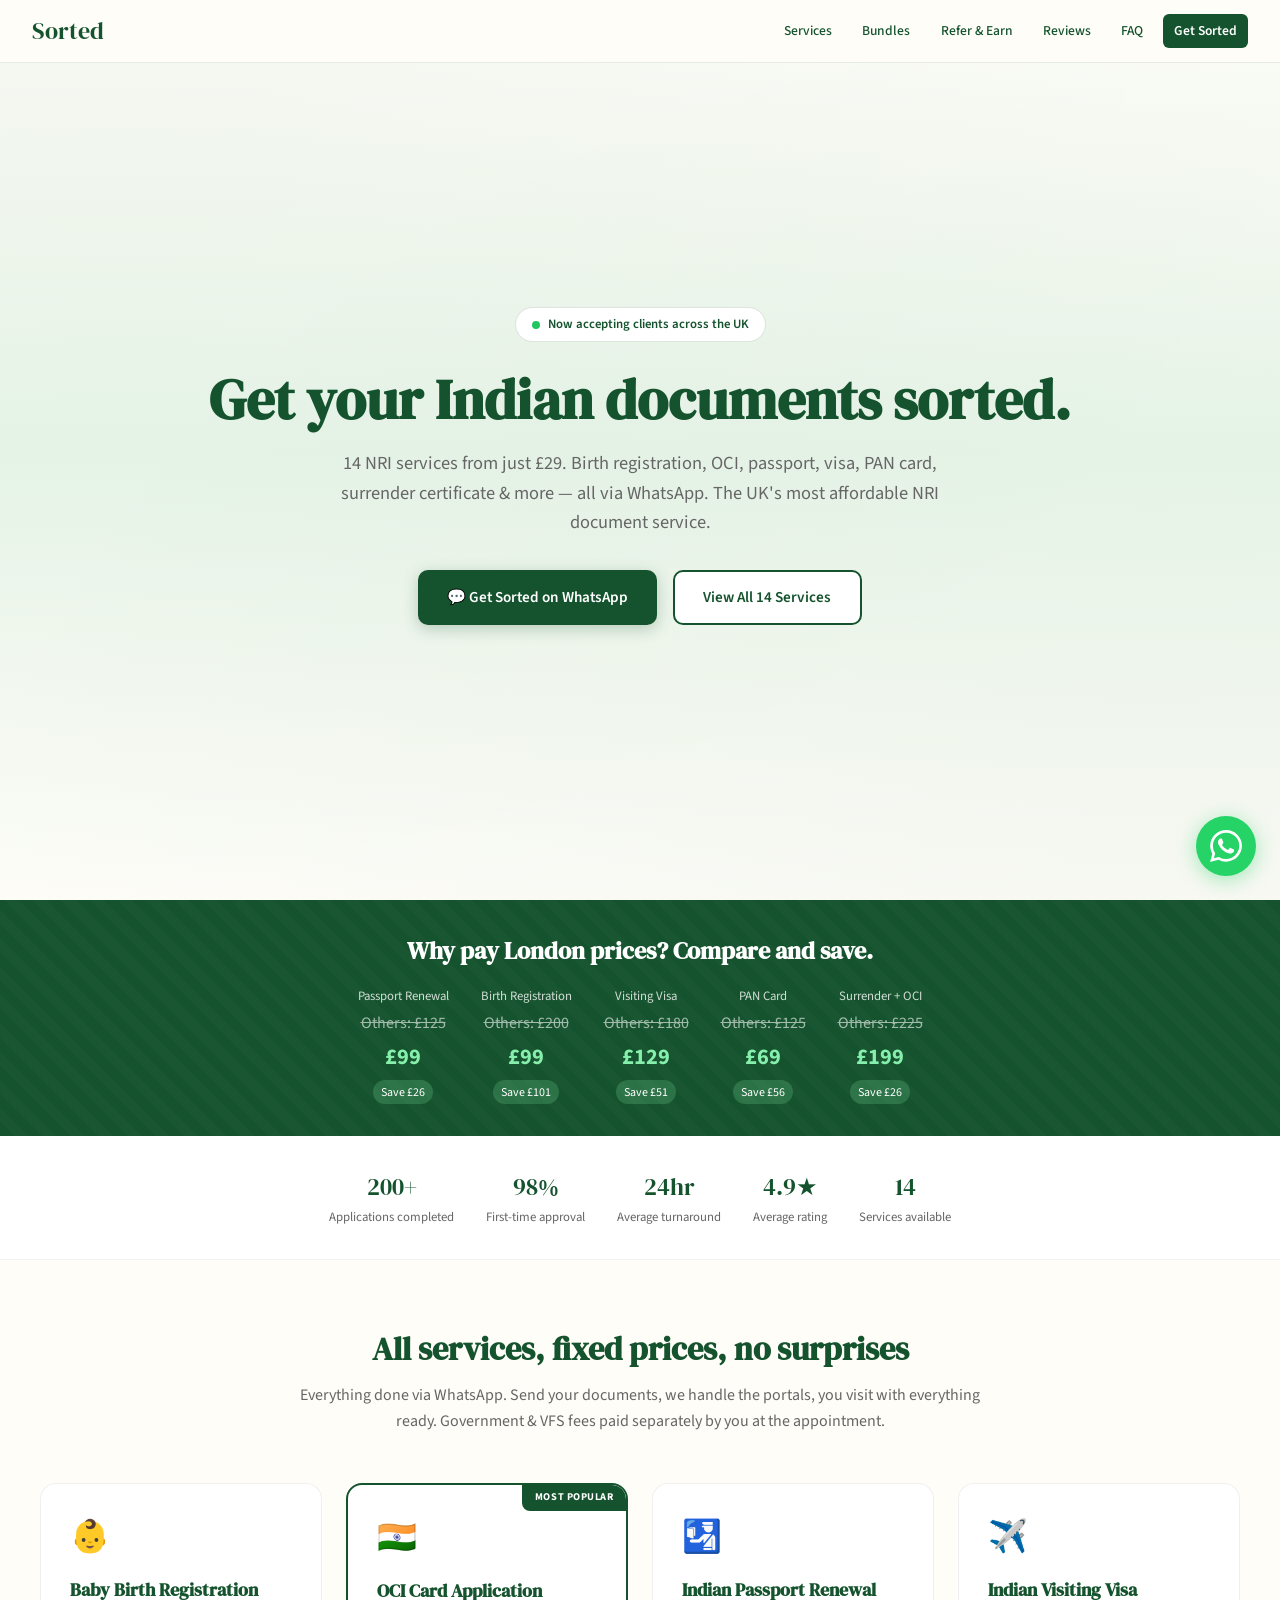
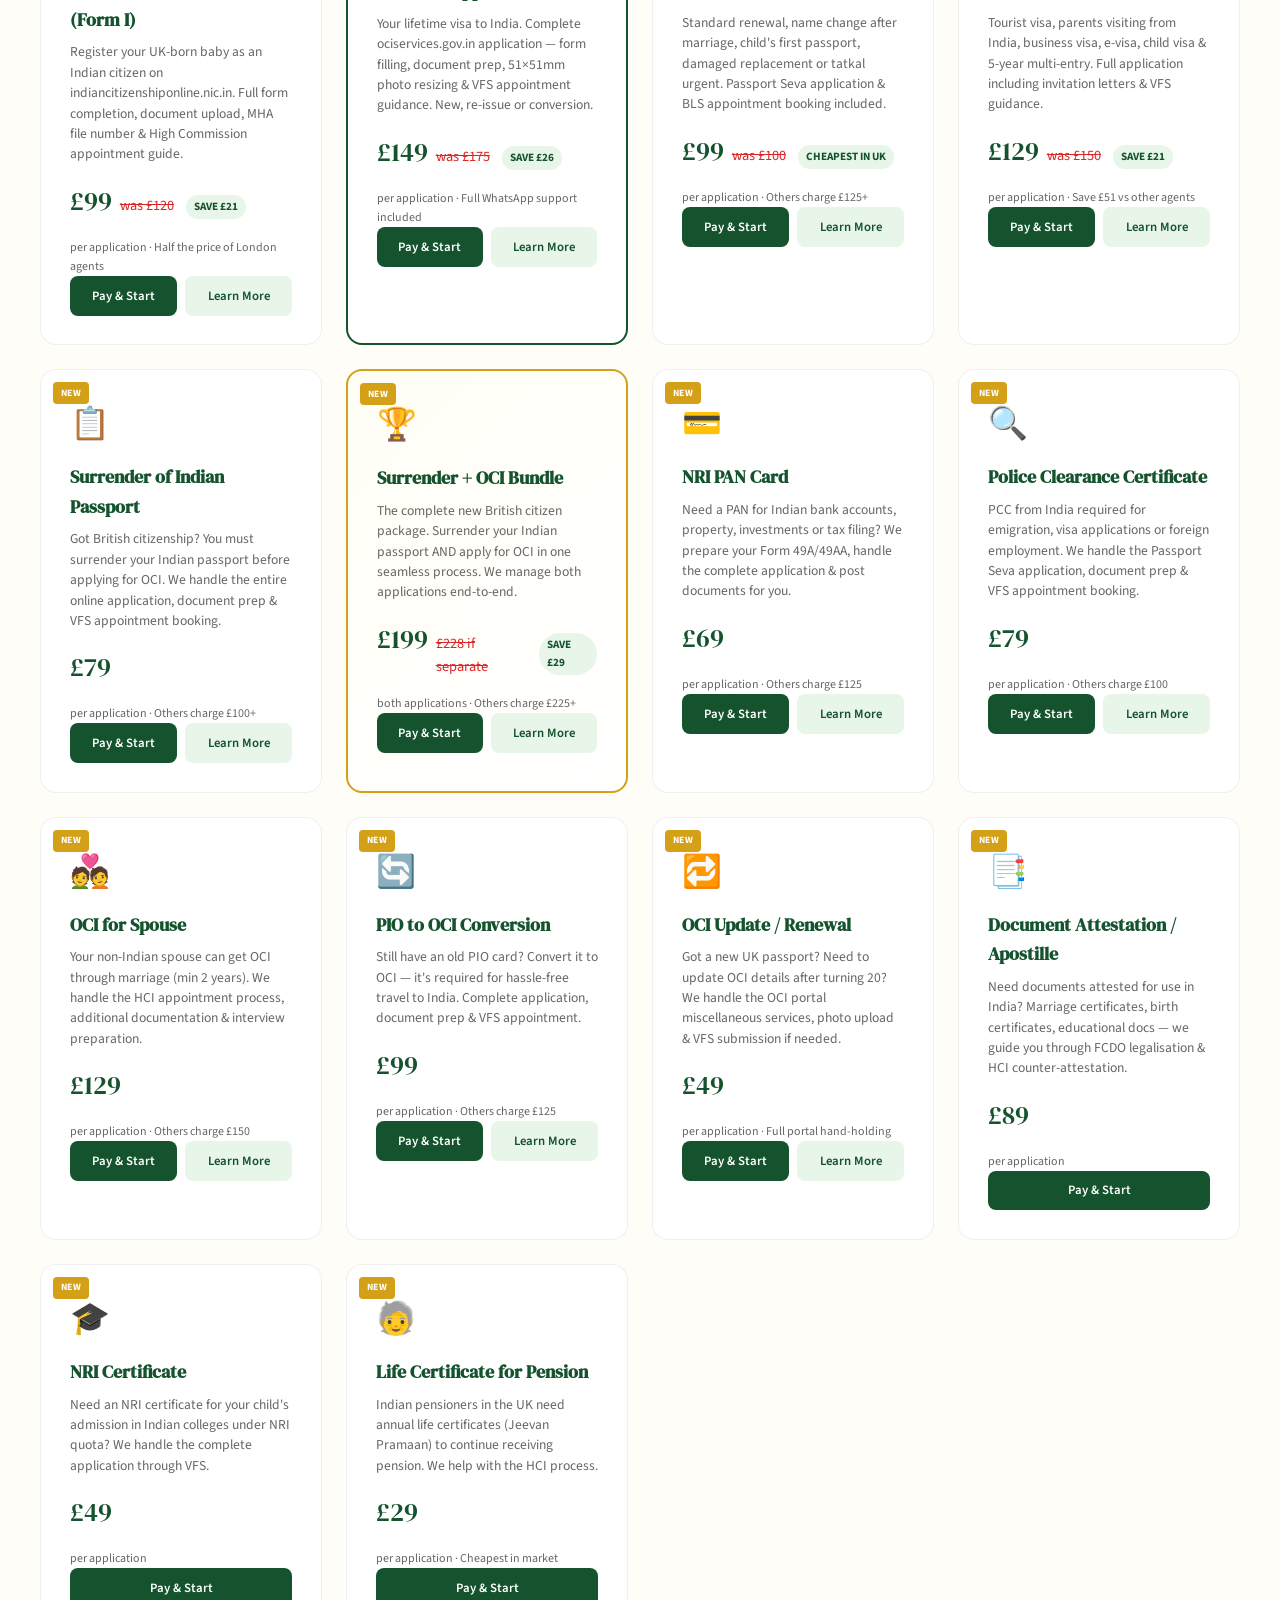
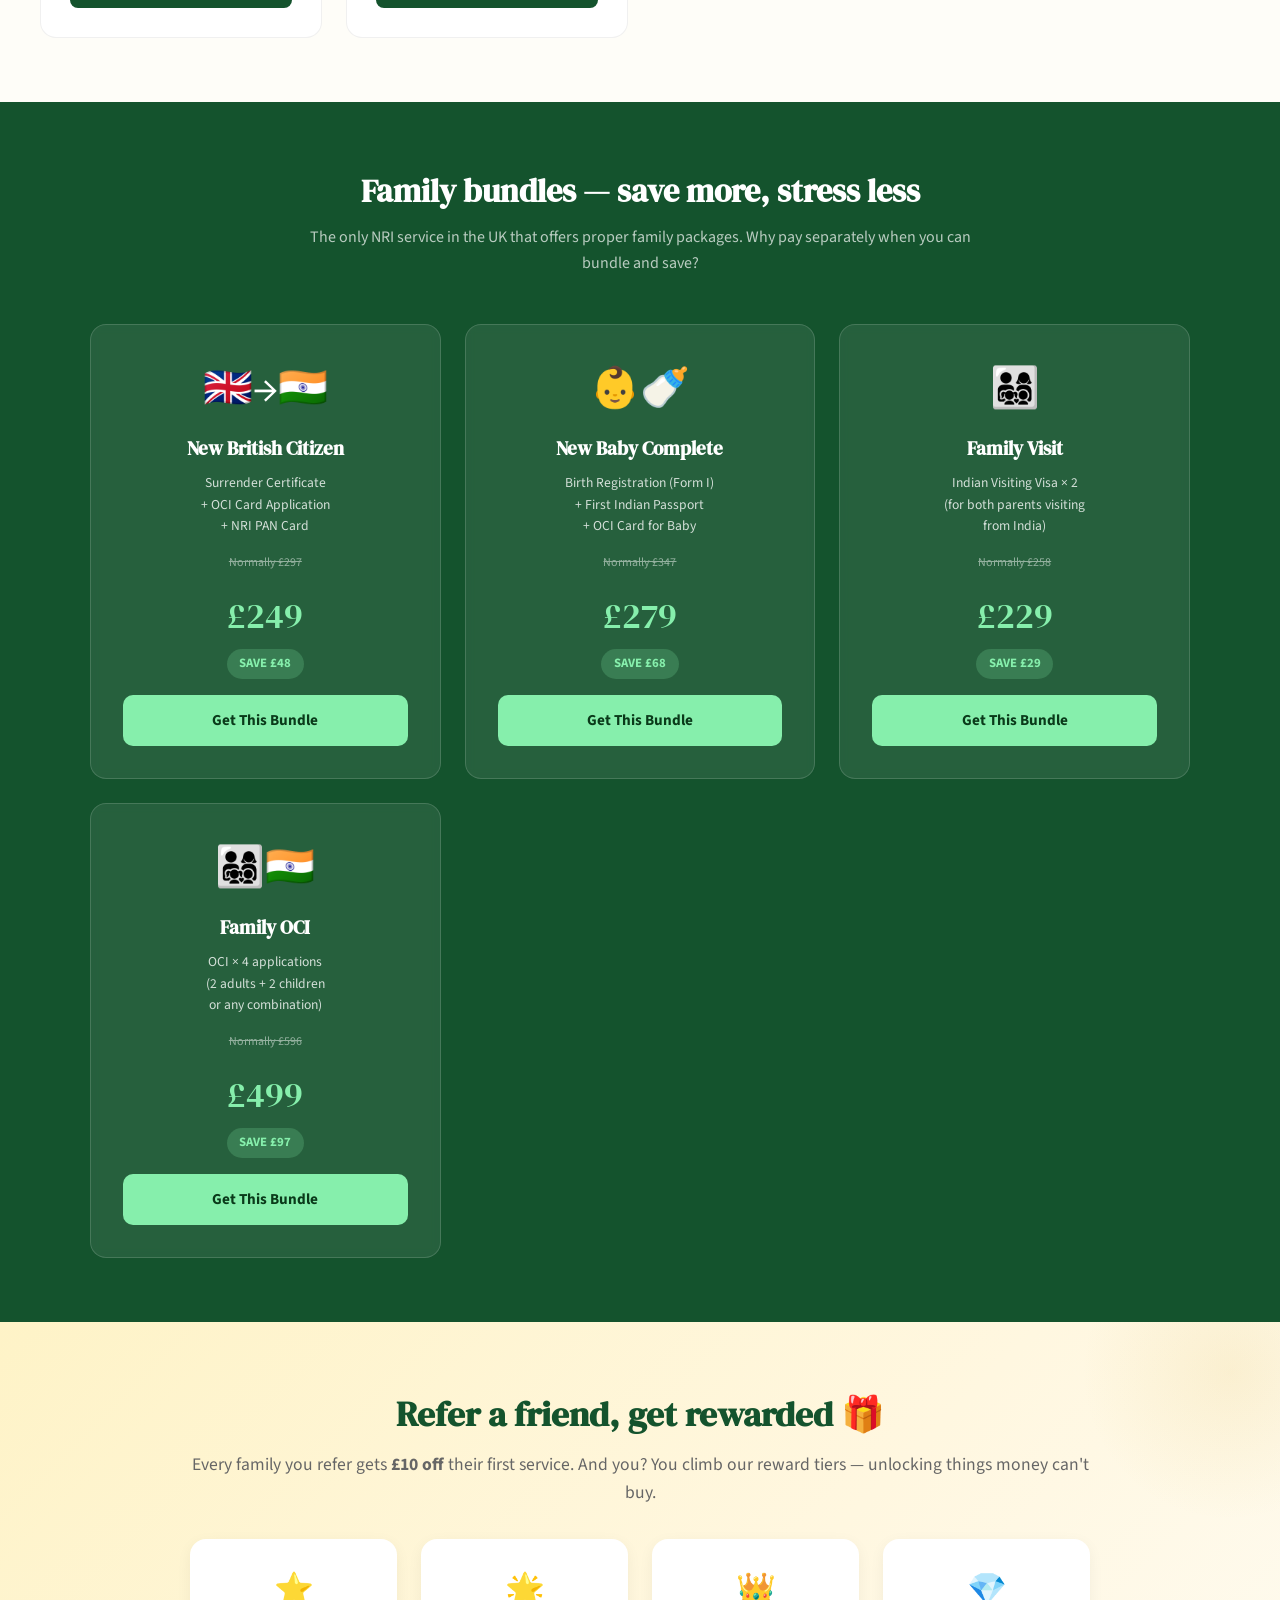
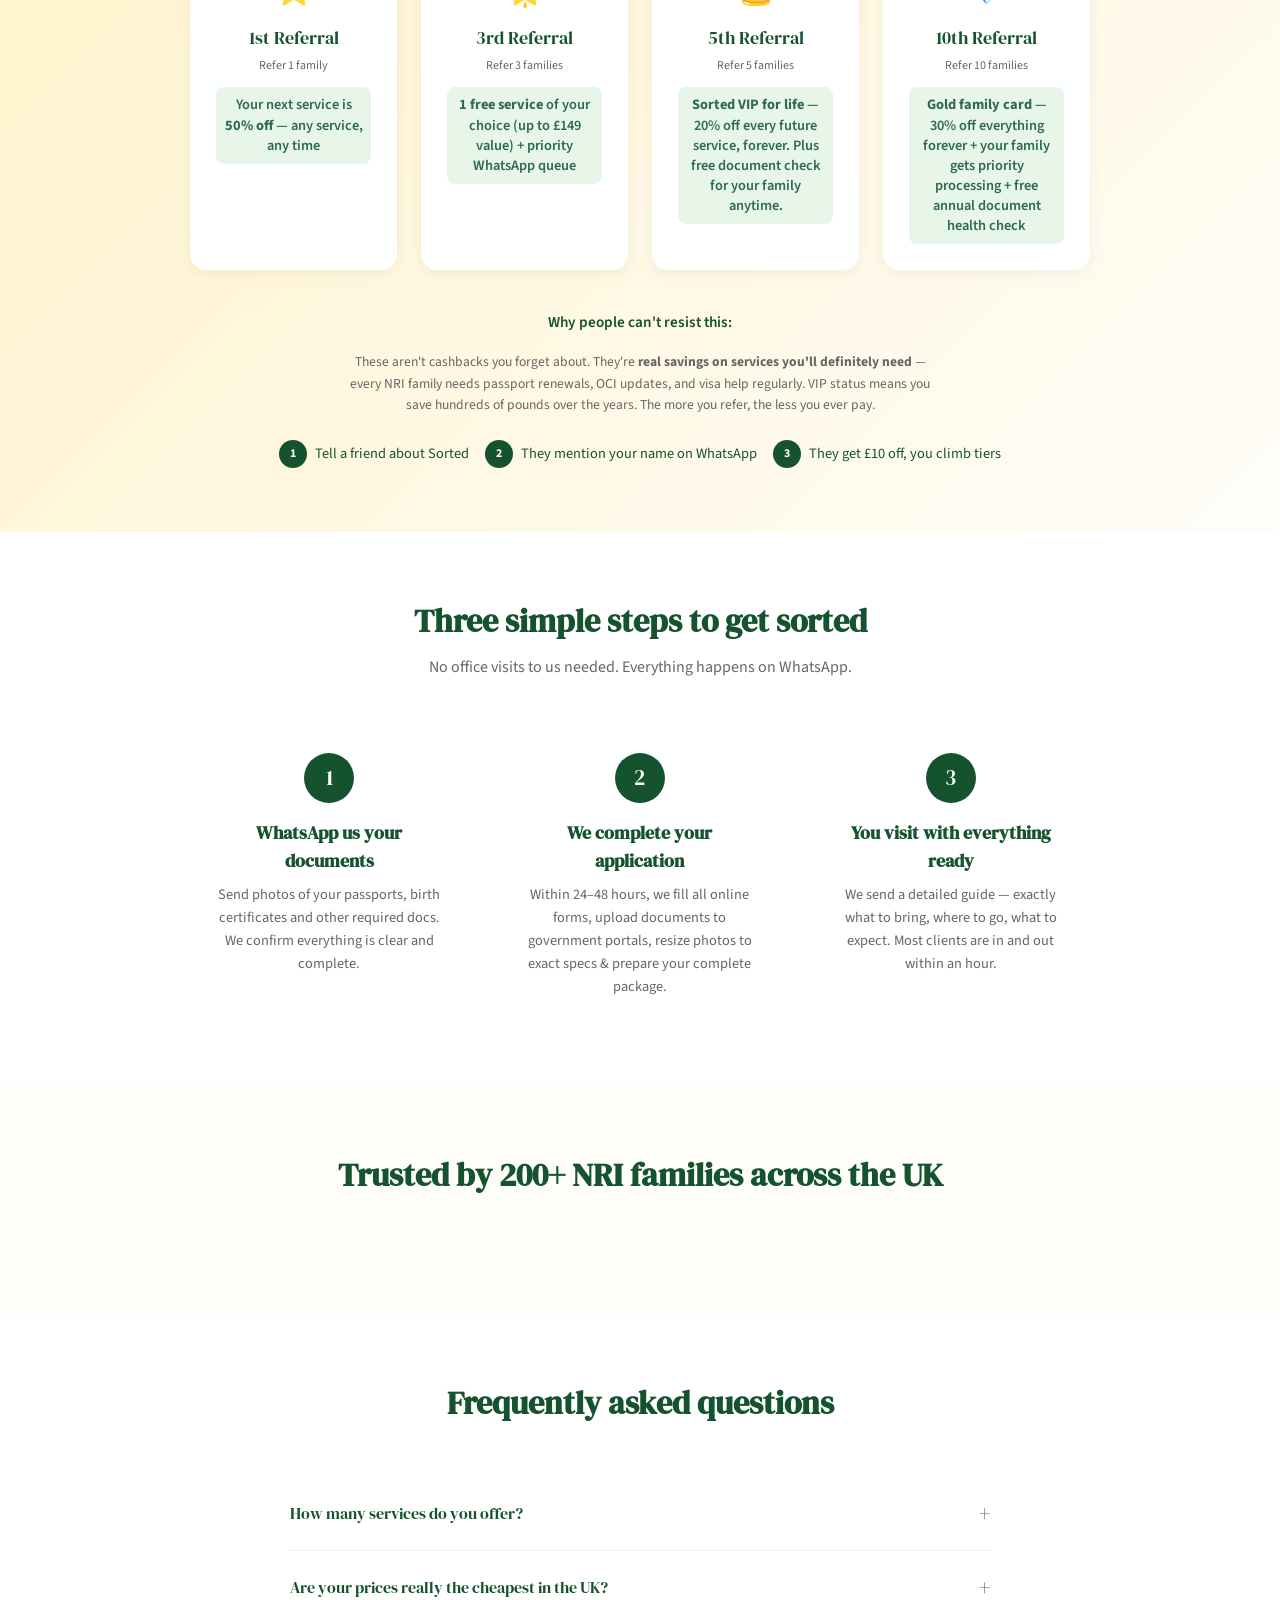
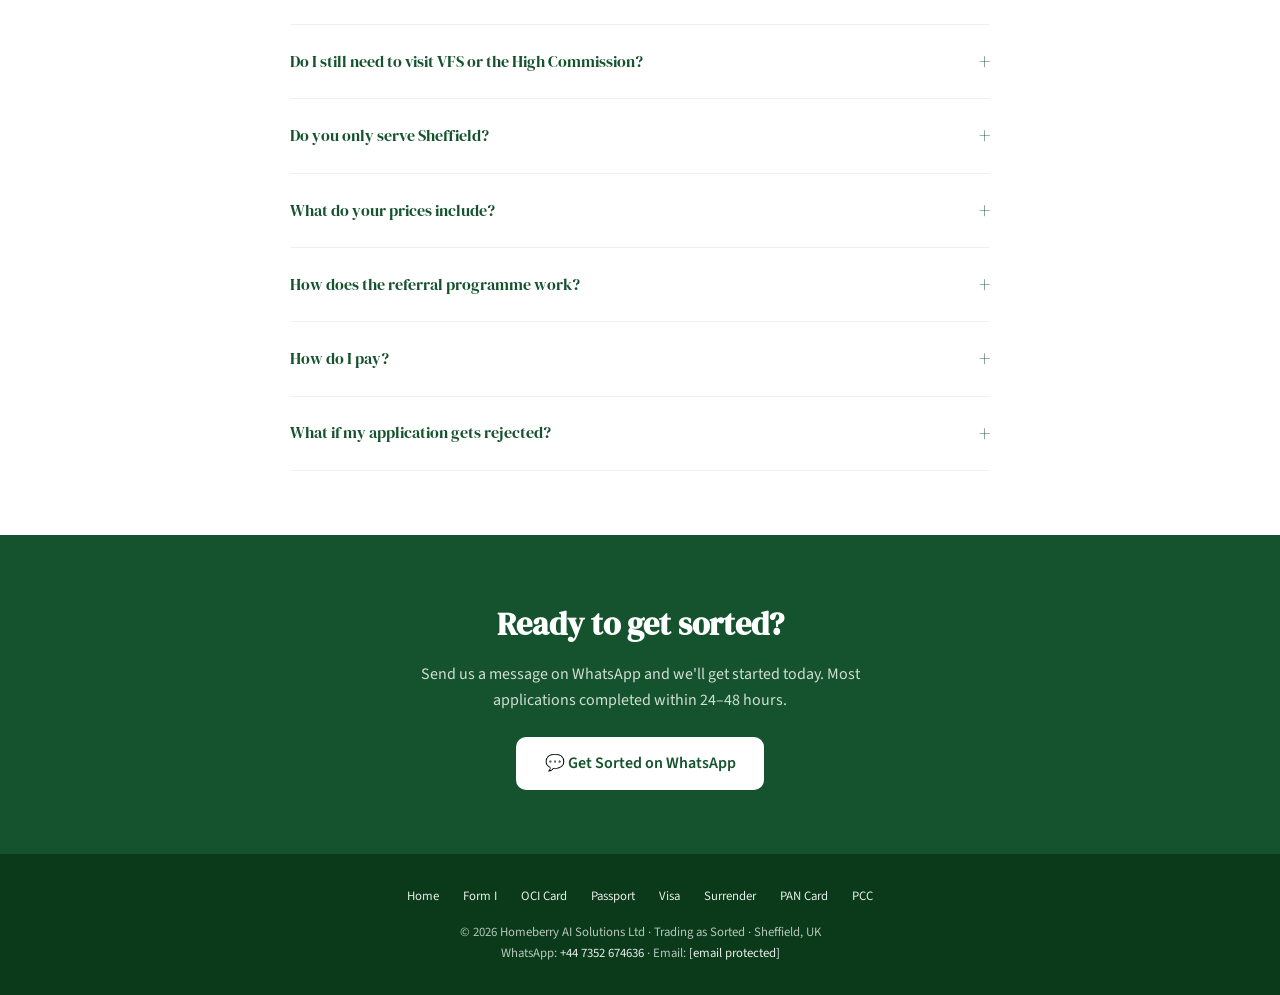
==== commit 9932cc2d: "Update index.html" ====
--- a/index.html
+++ b/index.html
@@ -297,7 +297,7 @@
 .marquee-wrapper::before { left: 0; background: linear-gradient(to right, var(--cream), transparent); }
 .marquee-wrapper::after { right: 0; background: linear-gradient(to left, var(--cream), transparent); }
 .marquee-track {
-  display: flex; gap: 1.5rem; animation: marquee 60s linear infinite;
+  display: flex; gap: 1.5rem; animation: marquee 120s linear infinite;
   width: max-content;
 }
 @keyframes marquee { from { transform: translateX(0); } to { transform: translateX(-50%); } }
@@ -871,7 +871,7 @@
     <a href="/pcc.html">PCC</a>
   </div>
   <p>© 2026 Homeberry AI Solutions Ltd · Trading as Sorted · Sheffield, UK</p>
-  <p>WhatsApp: <a href="https://wa.me/447352674636">+44 7352 674636</a> · Email: <a href="mailto:info@homeberry.ai">info@homeberry.ai</a></p>
+  <p>WhatsApp: <a href="https://wa.me/447352674636">+44 7352 674636</a> · Email: <a href="/cdn-cgi/l/email-protection#88e1e6eee7c8e0e7e5edeaedfafaf1a6e9e1"><span class="__cf_email__" data-cfemail="a9c0c7cfc6e9c1c6c4cccbccdbdbd087c8c0">[email&#160;protected]</span></a></p>
 </footer>
 
 <!-- WHATSAPP FLOAT -->
@@ -879,7 +879,7 @@
   <svg viewBox="0 0 24 24"><path d="M17.472 14.382c-.297-.149-1.758-.867-2.03-.967-.273-.099-.471-.148-.67.15-.197.297-.767.966-.94 1.164-.173.199-.347.223-.644.075-.297-.15-1.255-.463-2.39-1.475-.883-.788-1.48-1.761-1.653-2.059-.173-.297-.018-.458.13-.606.134-.133.298-.347.446-.52.149-.174.198-.298.298-.497.099-.198.05-.371-.025-.52-.075-.149-.669-1.612-.916-2.207-.242-.579-.487-.5-.669-.51-.173-.008-.371-.01-.57-.01-.198 0-.52.074-.792.372-.272.297-1.04 1.016-1.04 2.479 0 1.462 1.065 2.875 1.213 3.074.149.198 2.096 3.2 5.077 4.487.709.306 1.262.489 1.694.625.712.227 1.36.195 1.871.118.571-.085 1.758-.719 2.006-1.413.248-.694.248-1.289.173-1.413-.074-.124-.272-.198-.57-.347m-5.421 7.403h-.004a9.87 9.87 0 01-5.031-1.378l-.361-.214-3.741.982.998-3.648-.235-.374a9.86 9.86 0 01-1.51-5.26c.001-5.45 4.436-9.884 9.888-9.884 2.64 0 5.122 1.03 6.988 2.898a9.825 9.825 0 012.893 6.994c-.003 5.45-4.437 9.884-9.885 9.884m8.413-18.297A11.815 11.815 0 0012.05 0C5.495 0 .16 5.335.157 11.892c0 2.096.547 4.142 1.588 5.945L.057 24l6.305-1.654a11.882 11.882 0 005.683 1.448h.005c6.554 0 11.89-5.335 11.893-11.893a11.821 11.821 0 00-3.48-8.413z"/></svg>
 </a>
 
-<script>
+<script data-cfasync="false" src="/cdn-cgi/scripts/5c5dd728/cloudflare-static/email-decode.min.js"></script><script>
 // FAQ toggles
 document.querySelectorAll('.faq-q').forEach(q => {
   q.addEventListener('click', () => {
@@ -887,23 +887,45 @@
   });
 });
 
-// Testimonials marquee
+// Testimonials marquee — all 37 original client testimonials
 const testimonials = [
-  { quote: "Sorted did our baby's birth registration in 2 days. WhatsApp-only, zero stress. Half the price of London agents.", name: "Rahul & Sneha", loc: "London" },
-  { quote: "Tried Form I myself three times — kept getting errors. Sorted knew exactly how the portal works. Done same day.", name: "Priya B.", loc: "Birmingham" },
-  { quote: "Being in Sheffield, I couldn't find anyone locally. Sorted is right here and charged fairly. Everything on WhatsApp.", name: "Meera R.", loc: "Sheffield" },
-  { quote: "Applied for OCI through Sorted after getting British citizenship. They handled the ociservices.gov.in form perfectly. Card arrived in 6 weeks.", name: "Ajay K.", loc: "London" },
-  { quote: "OCI photo requirements are very specific — 51×51mm with white background. Sorted resized everything properly. Small thing, huge frustration saved.", name: "Lakshmi T.", loc: "Cambridge" },
-  { quote: "My passport was expiring and the BLS website is a nightmare. Sorted walked me through every step. New passport in three weeks.", name: "Vivek N.", loc: "Sheffield" },
-  { quote: "Could never find BLS appointment slots. Sorted knew exactly when new ones open and booked mine within a day.", name: "Kiran M.", loc: "Liverpool" },
-  { quote: "Parents needed a visiting visa. The application was overwhelming. Sorted prepared the entire package. Approved first attempt.", name: "Sreeja S.", loc: "Bristol" },
-  { quote: "London agents quoted £250+ for Form I. Sorted charges a fraction and the service was just as professional.", name: "Vinod M.", loc: "Newcastle" },
-  { quote: "Needed Form I + passport + OCI for our newborn. Sorted did all three seamlessly. One team, zero stress.", name: "Deepa P.", loc: "Swindon" },
-  { quote: "Still had an old PIO card from 2008. Sorted converted it to OCI quickly — didn't even know I needed to.", name: "Geeta S.", loc: "Oxford" },
-  { quote: "Family emergency — needed tatkal passport urgently. Sorted got the appointment and new passport in under two weeks.", name: "Manoj S.", loc: "Bradford" },
-  { quote: "My wife is British. Spouse OCI has extra requirements. Sorted knew exactly what additional docs were needed. Approved first time.", name: "James & Ananya", loc: "Bath" },
-  { quote: "Lost my old Indian passport years ago — thought I couldn't get OCI without it. Sorted found a way using my surrender certificate.", name: "Hari N.", loc: "Swansea" },
-  { quote: "Sorted helped us get the 5-year multi-entry visa instead of single entry. Saved money for years to come. Smart advice.", name: "Sarah & Anil", loc: "Norwich" },
+  { quote: "Our daughter was born in London and we had no idea how to register her as Indian. The portal is confusing. Sorted did everything — we just sent passport photos on WhatsApp and it was done in 2 days.", name: "Rahul & Sneha", loc: "London", img: "clients/rahul-sneha.jpg" },
+  { quote: "Tried filling Form I myself three times — kept getting errors on the portal. Sorted knew exactly how the system works. Clean submission, MHA file number received same day.", name: "Priya B.", loc: "Birmingham", img: "clients/priya-b.jpg" },
+  { quote: "The government portal kept timing out and losing my data. After the third attempt I gave up and found Sorted. They completed it in one go. Wish I'd found them sooner.", name: "Renjith D.", loc: "Coventry", img: "clients/renjith-d.jpg" },
+  { quote: "Being in Sheffield, I couldn't find anyone locally. Most agents are in London and charge double. Sorted is right here and charged fairly. Everything done on WhatsApp — absolutely brilliant.", name: "Meera R.", loc: "Sheffield", img: "clients/meera-r.jpg" },
+  { quote: "My first Form I was rejected because of a photo size issue. Sorted resubmitted correctly — they knew exactly what format the portal requires. Should have come to them first.", name: "Arun G.", loc: "Glasgow", img: "clients/arun-g.jpg" },
+  { quote: "London agents were quoting £250+ for Form I. Sorted charges a fraction and the service was just as professional. Everything done on WhatsApp — doesn't matter that I'm in Newcastle.", name: "Vinod M.", loc: "Newcastle", img: "clients/vinod-m.jpg" },
+  { quote: "Had no clue what the MHA file number was. Sorted explained the whole process, submitted our Form I, and sent us the file number same evening. Clear communication throughout.", name: "Jinu & Mini", loc: "Nottingham", img: "clients/jinu-mini.jpg" },
+  { quote: "Our son is 3 and we never registered his birth. Panicked when we realised it's needed for his Indian passport. Sorted handled the late registration including the affidavit. No judgement, just got it done.", name: "Deepak R.", loc: "Cardiff", img: "clients/deepak-r.jpg" },
+  { quote: "The High Commission visit was my biggest worry. Sorted sent a detailed guide — exactly what documents to carry, which counter to go to, even parking tips. In and out in 40 minutes.", name: "Anitha & Praveen", loc: "Reading", img: "clients/anitha-praveen.jpg" },
+  { quote: "Wasn't sure whether I needed the long birth certificate or the extract. Sorted gave me a clear WhatsApp checklist within minutes of messaging them. No confusion, no back-and-forth.", name: "Divya V.", loc: "Derby", img: "clients/divya-v.jpg" },
+  { quote: "Living in Manchester, I assumed I'd need a London-based agent. Sorted works entirely on WhatsApp so location doesn't matter. Faster and cheaper than the London options I was quoted.", name: "Sanjay A.", loc: "Manchester", img: "clients/sanjay-a.jpg" },
+  { quote: "Confused about dual citizenship rules for our newborn. Sorted explained that India doesn't allow dual citizenship but you can register the birth and later apply for OCI. Clear, patient guidance.", name: "Suresh & Latha", loc: "Leicester", img: "clients/suresh-latha.jpg" },
+  { quote: "Edinburgh Consulate process is slightly different from London. Sorted knew the specifics. Consulate staff even commented my file was perfectly prepared.", name: "Priyanka D.", loc: "Edinburgh", img: "clients/priyanka-d.jpg" },
+  { quote: "Needed the birth registration done before we could apply for OCI. Sorted did both — Form I first, then the OCI application. Seamless end-to-end service.", name: "Nisha K.", loc: "Southampton", img: "clients/nisha-k.jpg" },
+  { quote: "As new parents with a colicky baby, the last thing we wanted was government paperwork. Sorted was a lifesaver — just WhatsApped our documents during a feed and it was all done by next morning.", name: "Abin & Reshmi", loc: "Croydon", img: "clients/abin-reshmi.jpg" },
+  { quote: "Applied for OCI through Sorted after getting British citizenship. They handled the ociservices.gov.in form, resized my photo to the exact 51×51mm spec. Card arrived in 6 weeks.", name: "Ajay K.", loc: "London", img: "clients/ajay-k.jpg" },
+  { quote: "We needed OCI for our son before a trip to Kerala. Time was tight. Sorted submitted everything within two days and kept us updated on WhatsApp. Brilliant checklist for the VFS appointment.", name: "Anju & Joseph", loc: "Leeds", img: "clients/anju-joseph.jpg" },
+  { quote: "I was worried OCI would take months. Sorted submitted our application so cleanly that we got the card in just six weeks. They told us upfront what timeline to expect.", name: "Thomas G.", loc: "Edinburgh", img: "clients/thomas-g.jpg" },
+  { quote: "OCI photo requirements are so specific — 51mm×51mm with white background — and the portal rejects nearly everything. Sorted resized my photos properly. Small thing but saves so much frustration.", name: "Lakshmi T.", loc: "Cambridge", img: "clients/lakshmi-t.jpg" },
+  { quote: "Still had an old PIO card from 2008. Didn't realise it needed converting to OCI until immigration at Delhi questioned it. Sorted converted it quickly.", name: "Geeta S.", loc: "Oxford", img: "clients/geeta-s.jpg" },
+  { quote: "Got a new British passport and forgot to update my OCI. Nearly got denied boarding to India! Sorted did the re-issue in time for my rescheduled flight. Lifesaver.", name: "Rajesh K.", loc: "Wolverhampton", img: "clients/rajesh-k.jpg" },
+  { quote: "My wife is British with no Indian background. Spouse OCI has extra requirements — Sorted knew exactly which additional documents were needed. Application approved first time.", name: "James & Ananya", loc: "Bath", img: "clients/james-ananya.jpg" },
+  { quote: "Lost my old Indian passport years ago — thought I couldn't get OCI without it. Sorted found a way using my surrender certificate. Persistent and knowledgeable team.", name: "Hari N.", loc: "Swansea", img: "clients/hari-n.jpg" },
+  { quote: "Had been putting off OCI for years because the process seemed overwhelming. Sorted made it feel like nothing — I just sent documents on WhatsApp and they handled everything.", name: "Smitha M.", loc: "Milton Keynes", img: "clients/smitha-m.jpg" },
+  { quote: "Compared prices from five different OCI agents. Sorted was the most affordable for full service. Some charge £250+ and don't even handle photo resizing. Best value by far.", name: "Binu J.", loc: "Luton", img: "clients/binu-j.jpg" },
+  { quote: "My passport was expiring and I kept putting it off because the BLS website is a nightmare. Sorted walked me through every step. New passport arrived in three weeks.", name: "Vivek N.", loc: "Sheffield", img: "clients/vivek-n.jpg" },
+  { quote: "Could never find available slots on BLS — always fully booked. Sorted knew exactly when new slots open up and booked mine within a day. Done and dusted in under a month.", name: "Kiran M.", loc: "Liverpool", img: "clients/kiran-m.jpg" },
+  { quote: "Needed to change my surname after getting married. Documentation requirements were different from a simple renewal. Sorted knew exactly which forms and affidavits were required.", name: "Pooja N.", loc: "Derby", img: "clients/pooja-n.jpg" },
+  { quote: "Our daughter needed her first Indian passport after Form I. Sorted handled the full chain — birth registration then passport — seamlessly. Two complex processes, one team, zero stress.", name: "Deepa P.", loc: "Swindon", img: "clients/deepa-p.jpg" },
+  { quote: "Family emergency in India — needed my passport renewed urgently. Sorted got me a tatkal appointment and the new passport in under two weeks. Compassionate and fast when it mattered most.", name: "Manoj S.", loc: "Bradford", img: "clients/manoj-s.jpg" },
+  { quote: "My passport went through the washing machine. The re-issue process needs extra documentation. Sorted handled it all including advising on the police report.", name: "Revathi T.", loc: "Aberdeen", img: "clients/revathi-t.jpg" },
+  { quote: "My parents needed a visiting visa. The application was overwhelming — invitation letters, financial proofs, the lot. Sorted prepared the entire package. Visa approved on first attempt.", name: "Sreeja S.", loc: "Bristol", img: "clients/sreeja-s.jpg" },
+  { quote: "Our son has a British passport and needed a visa to visit grandparents. Rules around minor visas were confusing. Sorted prepared everything perfectly. Smooth entry at Mumbai airport.", name: "Nikhil & Reshma", loc: "Milton Keynes", img: "clients/nikhil-reshma.jpg" },
+  { quote: "We travel to India twice a year. Sorted helped us get the 5-year multiple entry visa instead of the single entry one I was about to apply for. Saved us money for years to come.", name: "Sarah & Anil", loc: "Norwich", img: "clients/sarah-anil.jpg" },
+  { quote: "Needed a business visa for a conference in Bangalore. Extra documentation compared to tourist visa. Sorted drafted everything perfectly.", name: "Kavitha P.", loc: "Slough", img: "clients/kavitha-p.jpg" },
+  { quote: "Was about to get an e-visa for a 3-week trip. Sorted advised a regular 1-year visa instead since I visit often. Better value. Smart advice.", name: "Rohit M.", loc: "Belfast", img: "clients/rohit-m.jpg" },
+  { quote: "Parents visiting from Kerala for baby's first birthday. The invitation letter requirements were unclear. Sorted drafted the perfect letter and assembled the complete package. Visa approved in 5 days.", name: "Fathima A.", loc: "Watford", img: "clients/fathima-a.jpg" },
 ];
 
 const track = document.getElementById('marqueeTrack');
@@ -914,6 +936,7 @@
       <div class="stars">★★★★★</div>
       <div class="quote">"${t.quote}"</div>
       <div class="author">
+        <img src="${t.img}" alt="${t.name}" loading="lazy">
         <div class="author-info">
           <div class="name">${t.name}</div>
           <div class="location">${t.loc} · Verified</div>
@@ -929,13 +952,4 @@
       e.target.querySelectorAll('.number').forEach(el => {
         const text = el.textContent;
         el.style.opacity = '0';
-        setTimeout(() => { el.style.opacity = '1'; el.style.transition = 'opacity 0.5s'; }, 200);
-      });
-    }
-  });
-}, { threshold: 0.5 });
-document.querySelectorAll('.trust-bar').forEach(el => observer.observe(el));
-</script>
-
-</body>
-</html>
+        s
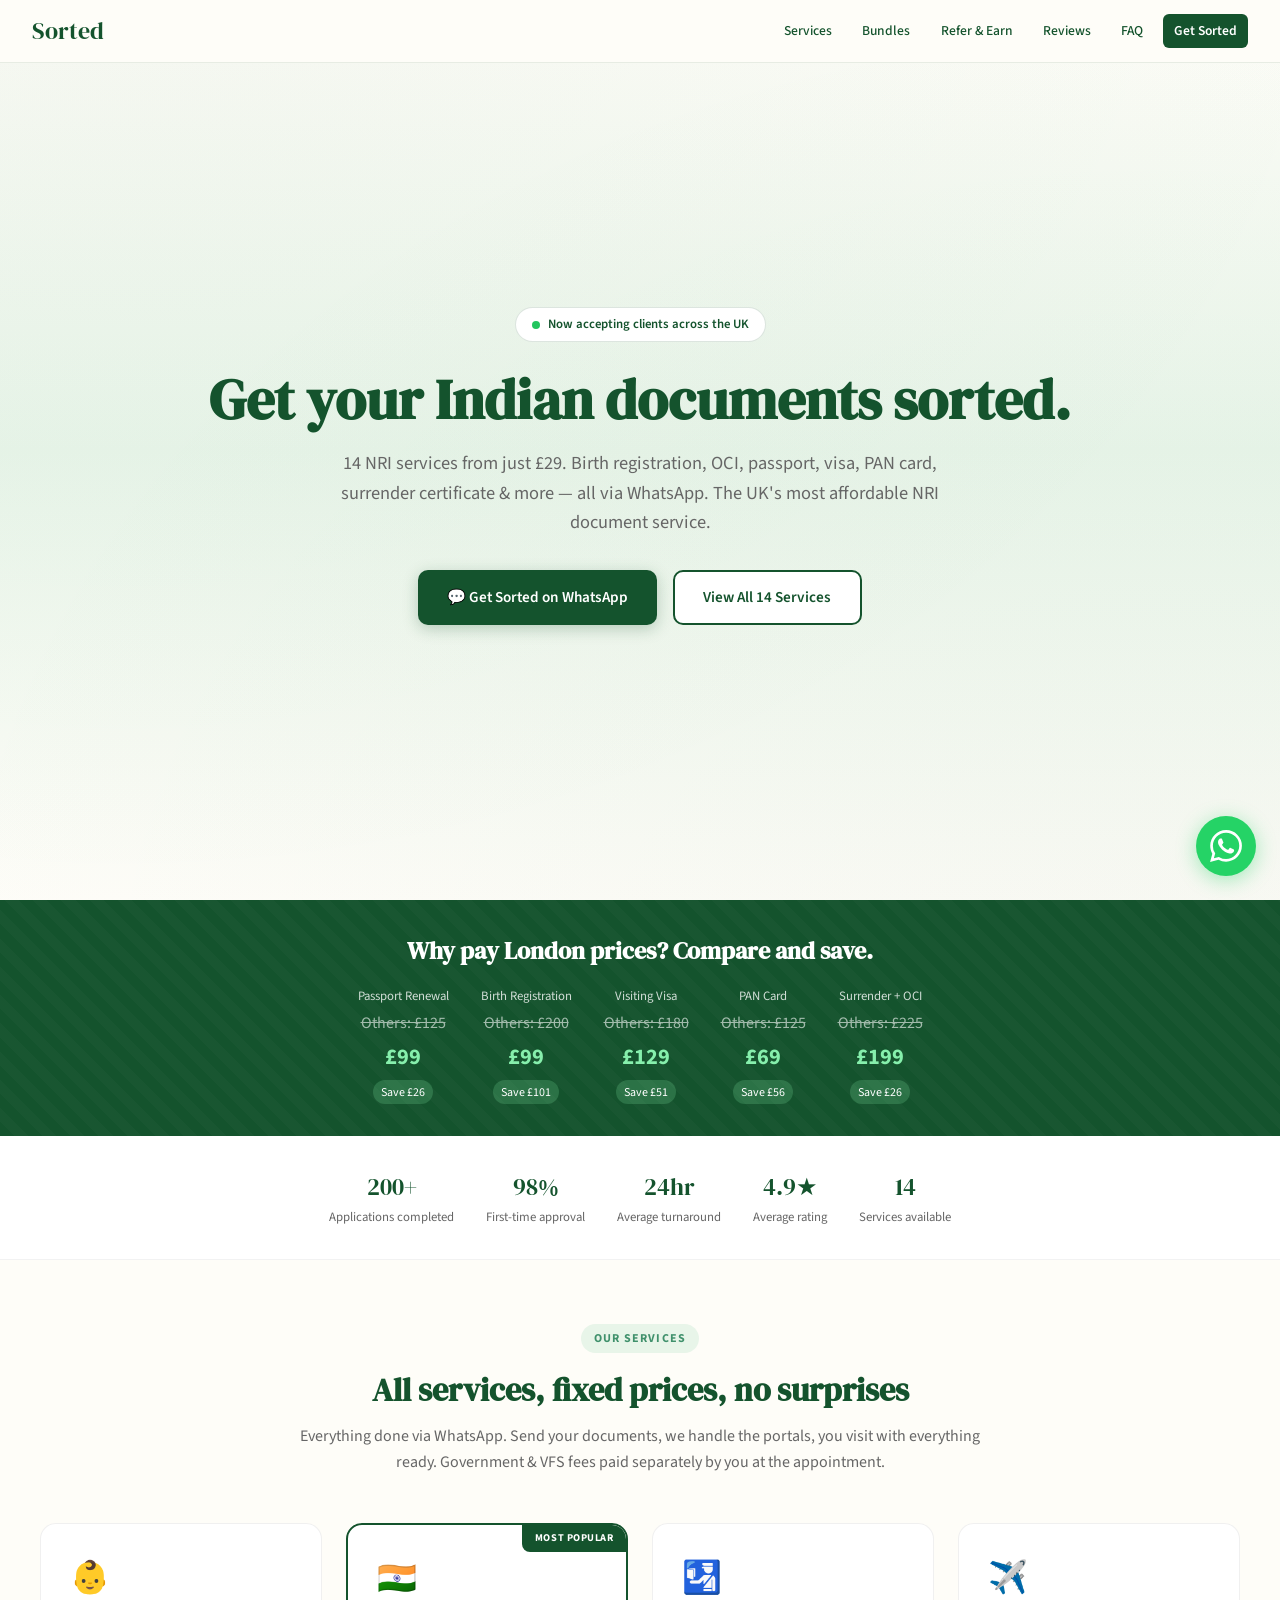
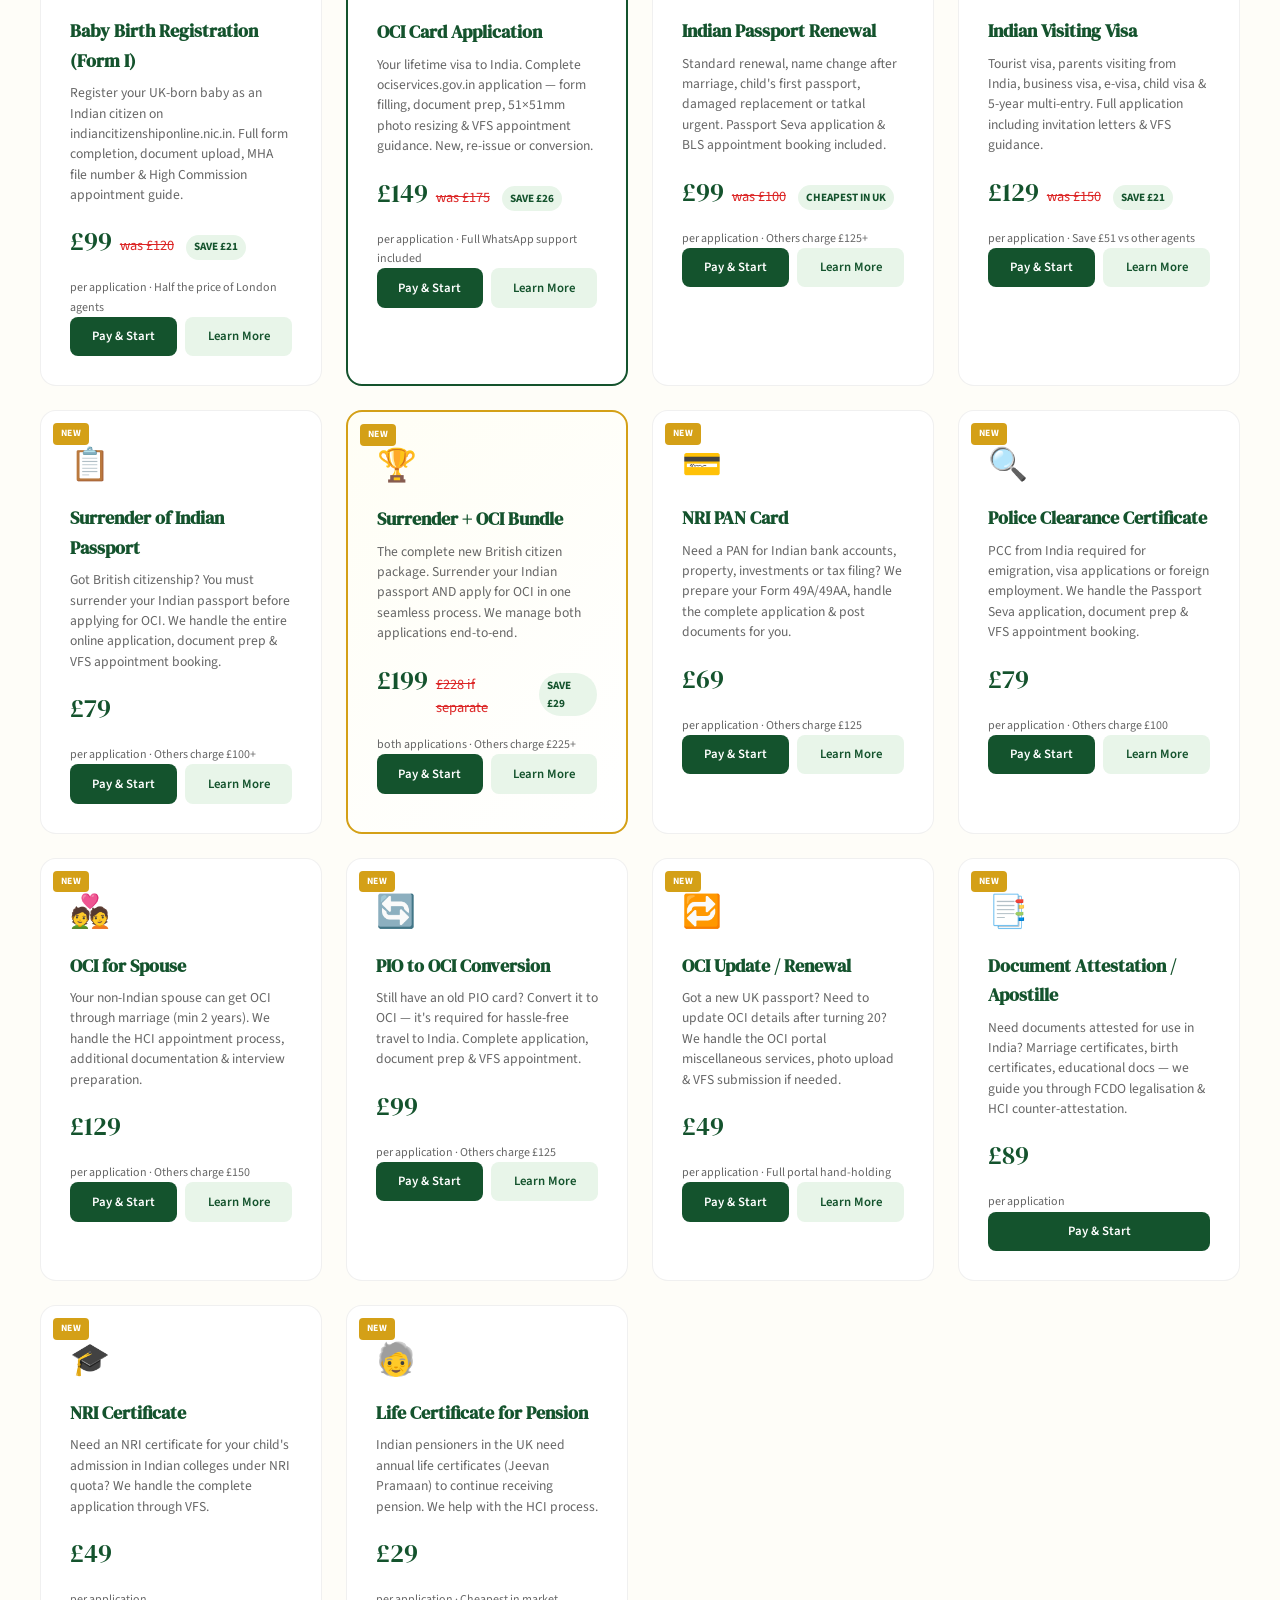
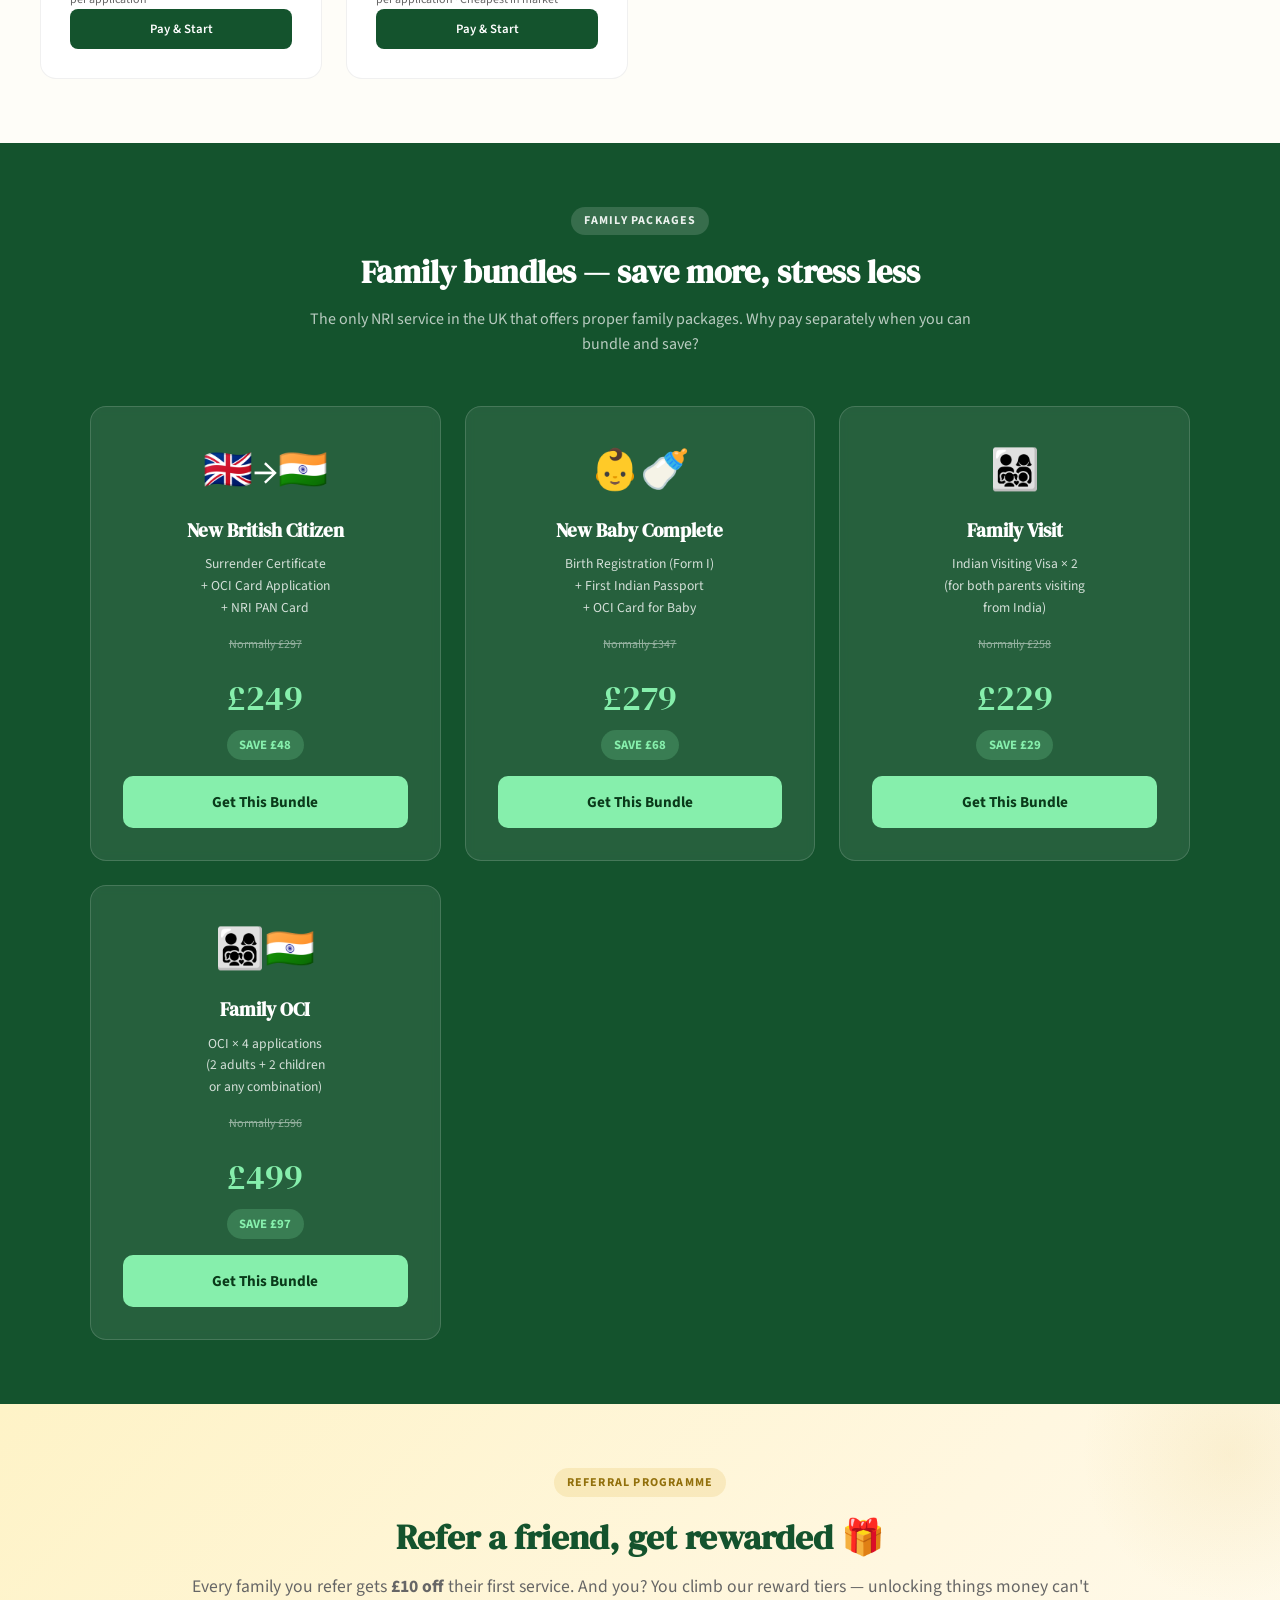
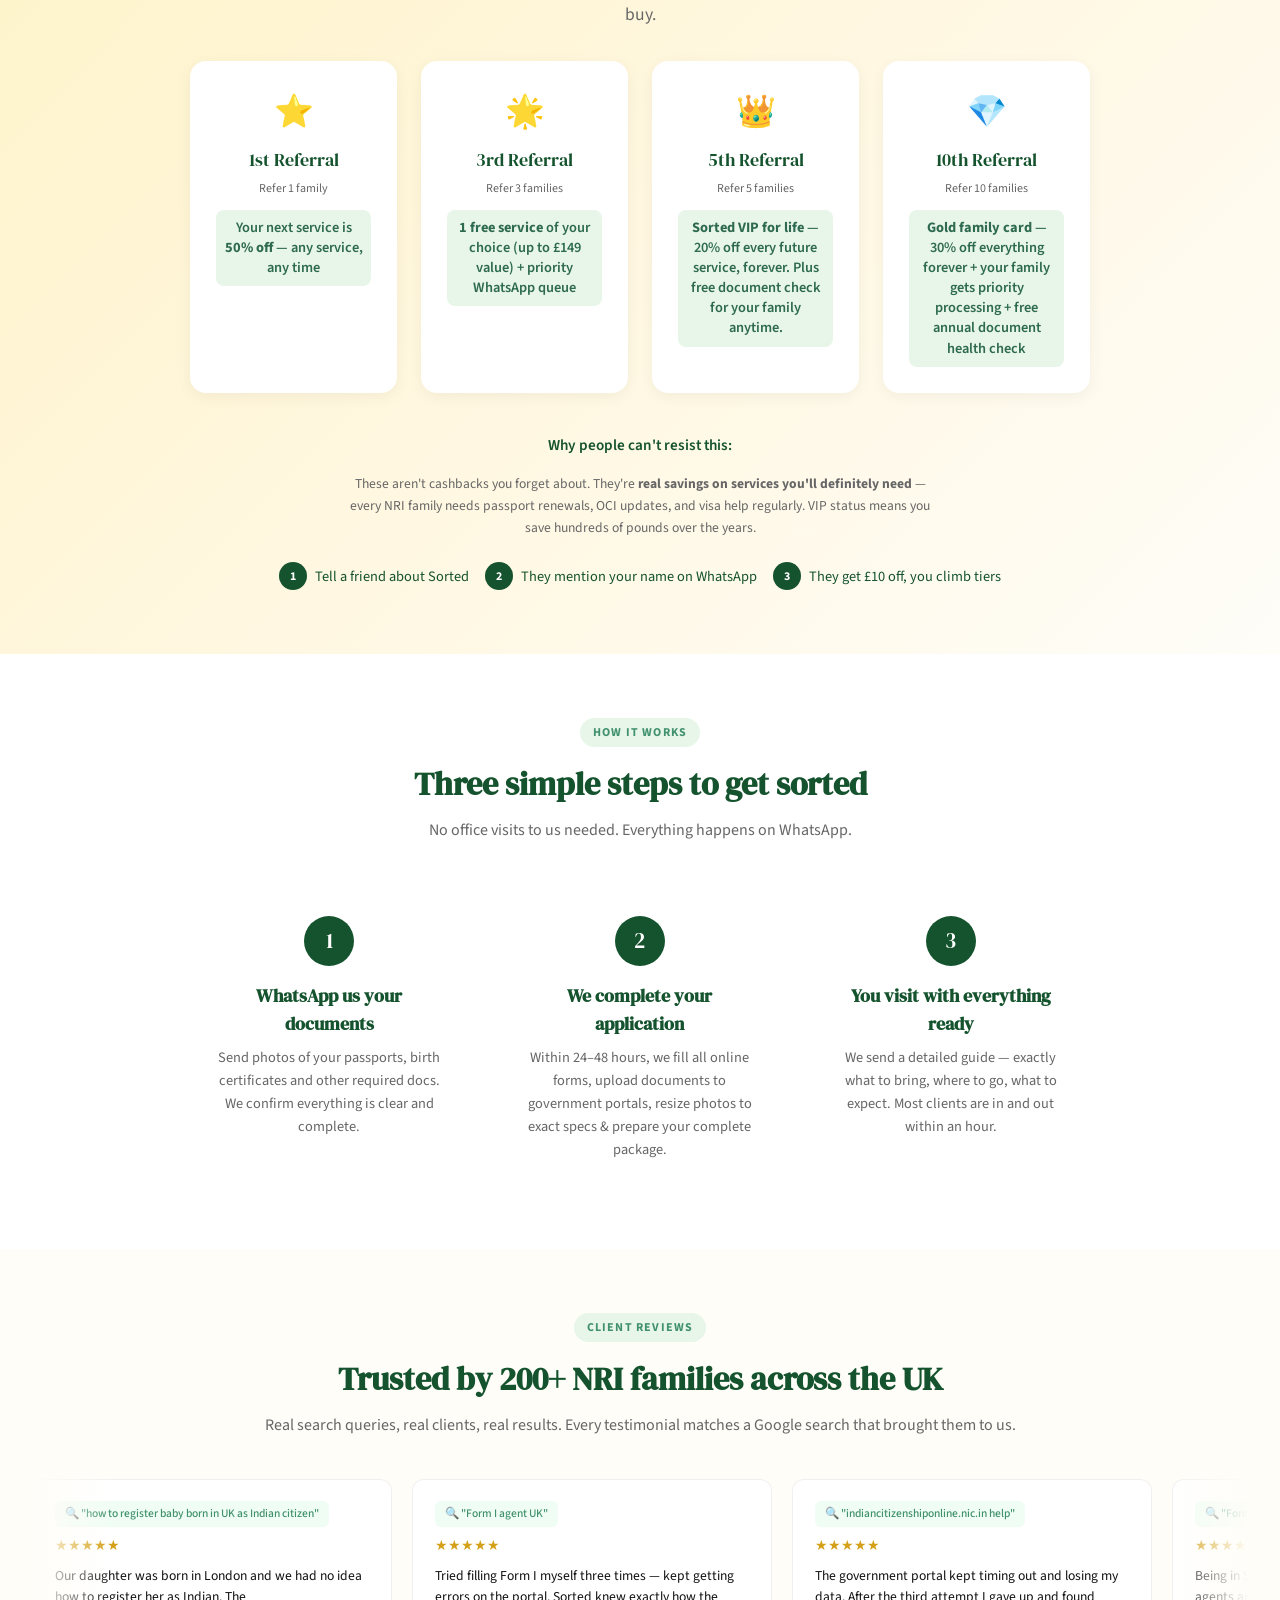
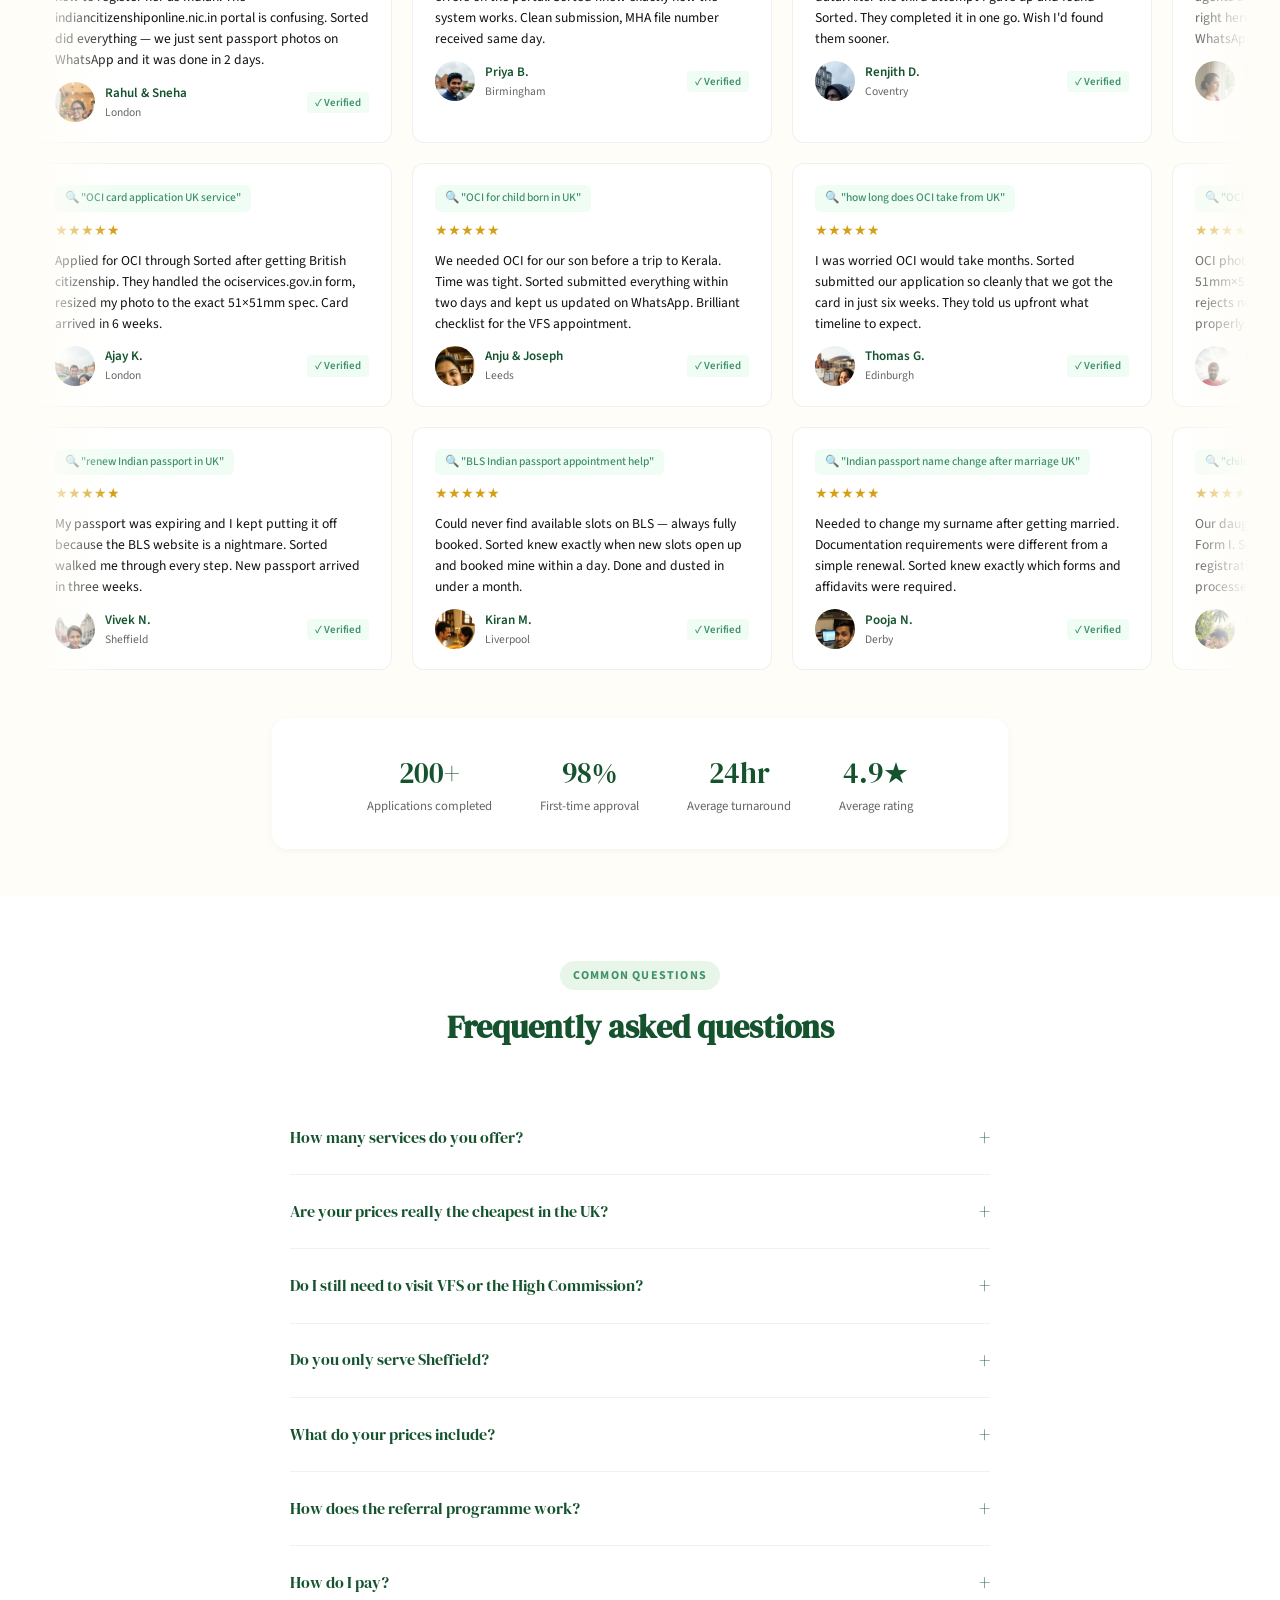
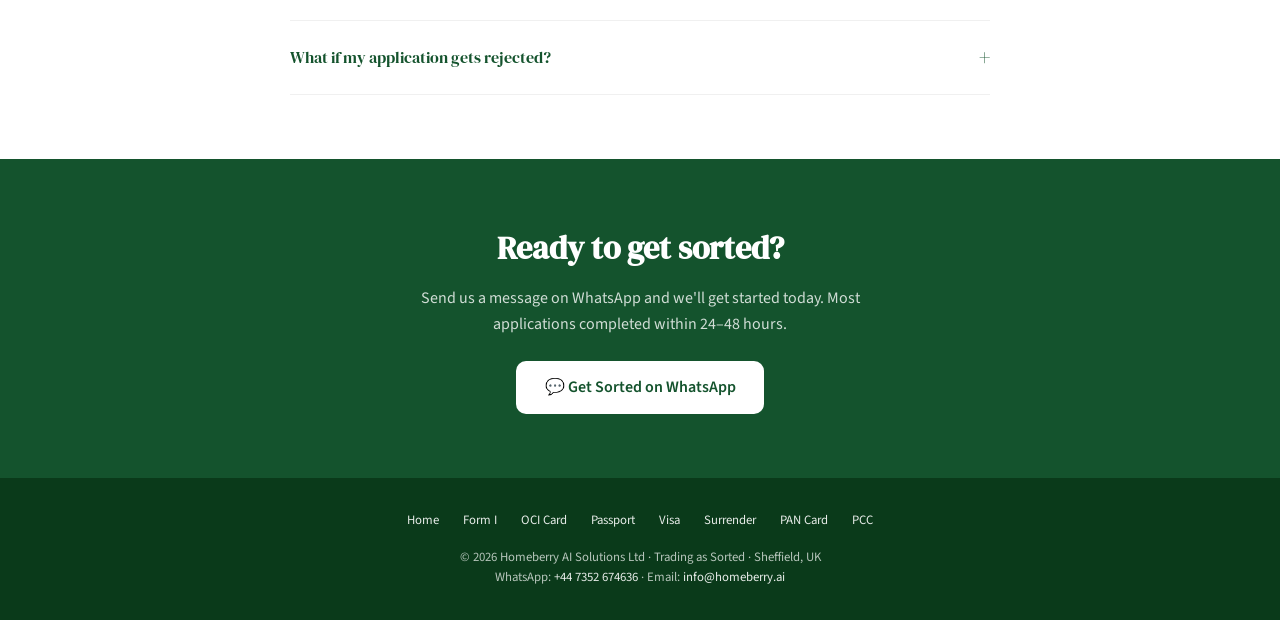
==== commit 77605e23: "Update index.html" ====
--- a/index.html
+++ b/index.html
@@ -5,14 +5,41 @@
 <meta name="viewport" content="width=device-width, initial-scale=1.0">
 <title>Sorted — NRI Document Services UK | OCI, Passport, Visa, PAN Card & More | Sheffield</title>
 <meta name="description" content="UK's most affordable NRI document service. OCI cards from £149, passport renewal £99, birth registration £99, PAN card £69. 14 services, family bundles, WhatsApp-first. Sheffield-based, serving all UK.">
+<meta name="keywords" content="Form I UK, OCI card application UK, Indian birth registration UK, NRI document services, Indian passport renewal UK, baby born in UK Indian citizen, indiancitizenshiponline.nic.in help, OCI for child UK, BLS passport appointment, Indian visa UK, PAN card NRI, surrender Indian passport UK, Sorted, Sheffield, Homeberry">
+<meta name="author" content="Homeberry AI Solutions Ltd">
+<meta name="robots" content="index, follow, max-image-preview:large, max-snippet:-1">
 <meta property="og:title" content="Sorted — UK's Most Affordable NRI Document Service">
 <meta property="og:description" content="14 NRI document services from £29. OCI, passport, visa, PAN card, surrender certificate & more. Family bundles save £100+. WhatsApp us, we'll sort it.">
 <meta property="og:type" content="website">
 <meta property="og:url" content="https://homeberry.ai">
+<meta property="og:locale" content="en_GB">
+<meta property="og:site_name" content="Sorted by Homeberry AI Solutions">
+<meta name="twitter:card" content="summary_large_image">
+<meta name="twitter:title" content="Sorted — NRI Document Services for Indian Families in the UK">
+<meta name="twitter:description" content="14 services from £29. OCI, passport, visa, PAN card & more. WhatsApp-based, Sheffield, serving all UK.">
+<meta name="theme-color" content="#14532d">
 <link rel="canonical" href="https://homeberry.ai">
 <link rel="preconnect" href="https://fonts.googleapis.com">
 <link rel="preconnect" href="https://fonts.gstatic.com" crossorigin>
 <link href="https://fonts.googleapis.com/css2?family=DM+Serif+Display&family=Source+Sans+3:wght@300;400;500;600;700&display=swap" rel="stylesheet">
+
+<!-- LocalBusiness Schema -->
+<script type="application/ld+json">
+{"@context":"https://schema.org","@type":"LocalBusiness","@id":"https://homeberry.ai/#business","name":"Sorted by Homeberry AI Solutions","alternateName":["Sorted","Homeberry AI Solutions","Sorted NRI Services"],"description":"Sorted is a UK-based NRI document service helping Indian families with 14 services including Form I, OCI cards, passport renewal, visa, PAN card, surrender certificate and more. Based in Sheffield, serving all UK via WhatsApp.","url":"https://homeberry.ai","telephone":"+447352674636","email":"info@homeberry.ai","address":{"@type":"PostalAddress","addressLocality":"Sheffield","addressRegion":"South Yorkshire","addressCountry":"GB"},"geo":{"@type":"GeoCoordinates","latitude":53.3811,"longitude":-1.4701},"areaServed":[{"@type":"Country","name":"United Kingdom"},{"@type":"City","name":"London"},{"@type":"City","name":"Birmingham"},{"@type":"City","name":"Manchester"},{"@type":"City","name":"Leeds"},{"@type":"City","name":"Sheffield"},{"@type":"City","name":"Glasgow"},{"@type":"City","name":"Edinburgh"},{"@type":"City","name":"Bristol"},{"@type":"City","name":"Newcastle"},{"@type":"City","name":"Liverpool"}],"priceRange":"£29–£499","currenciesAccepted":"GBP","paymentAccepted":"Credit Card, Debit Card, Stripe","contactPoint":{"@type":"ContactPoint","telephone":"+447352674636","contactType":"customer service","availableLanguage":["English","Hindi","Malayalam"],"areaServed":"GB"},"aggregateRating":{"@type":"AggregateRating","ratingValue":"4.9","reviewCount":"200","bestRating":"5"},"hasOfferCatalog":{"@type":"OfferCatalog","name":"NRI Document Services","itemListElement":[{"@type":"Offer","itemOffered":{"@type":"Service","name":"Form I Baby Birth Registration"},"price":"99","priceCurrency":"GBP","url":"https://homeberry.ai/form-i.html"},{"@type":"Offer","itemOffered":{"@type":"Service","name":"OCI Card Application"},"price":"149","priceCurrency":"GBP","url":"https://homeberry.ai/oci.html"},{"@type":"Offer","itemOffered":{"@type":"Service","name":"Indian Passport Renewal"},"price":"99","priceCurrency":"GBP","url":"https://homeberry.ai/passport.html"},{"@type":"Offer","itemOffered":{"@type":"Service","name":"Indian Visiting Visa"},"price":"129","priceCurrency":"GBP","url":"https://homeberry.ai/visa.html"},{"@type":"Offer","itemOffered":{"@type":"Service","name":"Surrender of Indian Passport"},"price":"79","priceCurrency":"GBP","url":"https://homeberry.ai/surrender.html"},{"@type":"Offer","itemOffered":{"@type":"Service","name":"NRI PAN Card"},"price":"69","priceCurrency":"GBP","url":"https://homeberry.ai/pan-card.html"},{"@type":"Offer","itemOffered":{"@type":"Service","name":"Police Clearance Certificate"},"price":"79","priceCurrency":"GBP","url":"https://homeberry.ai/pcc.html"}]}}
+</script>
+
+<!-- FAQPage Schema -->
+<script type="application/ld+json">
+{"@context":"https://schema.org","@type":"FAQPage","mainEntity":[
+{"@type":"Question","name":"How do I register my baby born in UK as an Indian citizen?","acceptedAnswer":{"@type":"Answer","text":"You need to file Form I on indiancitizenshiponline.nic.in, upload required documents, then visit the Indian High Commission with originals. Sorted handles the entire online process for £99 — just WhatsApp us your document photos."}},
+{"@type":"Question","name":"How long does OCI card take from UK?","acceptedAnswer":{"@type":"Answer","text":"Typically 6-8 weeks from VFS submission to receiving your OCI card. Sorted's 98% first-time approval rate ensures your application is processed without delays."}},
+{"@type":"Question","name":"How much does Sorted charge for NRI document services?","acceptedAnswer":{"@type":"Answer","text":"Birth registration £99, OCI card £149, passport renewal £99, visiting visa £129, surrender £79, PAN card £69, PCC £79. Family bundles from £229. Government fees are separate."}},
+{"@type":"Question","name":"Are your prices the cheapest in the UK?","acceptedAnswer":{"@type":"Answer","text":"Yes. We've researched every major competitor. Our prices are lower than Matrix Solutions, Reload Internet, Visament and others on every comparable service."}},
+{"@type":"Question","name":"Do you only serve Sheffield or all of the UK?","acceptedAnswer":{"@type":"Answer","text":"We serve NRI families across the entire United Kingdom via WhatsApp. We have clients in London, Birmingham, Manchester, Leeds, Glasgow, Edinburgh, Bristol, Newcastle, Cardiff, and many other cities."}},
+{"@type":"Question","name":"Do I need to visit the Indian High Commission in person?","acceptedAnswer":{"@type":"Answer","text":"Yes, for most services at least one person needs to visit with original documents. Sorted prepares everything so your visit is quick and stress-free."}}
+]}
+</script>
+
 <style>
 :root {
   --green: #14532d;
@@ -20,25 +47,28 @@
   --green-mid: #2d6a4f;
   --green-light: #e8f5e9;
   --green-glow: #40916c;
+  --green-pale: #f0fdf4;
   --cream: #fefdf8;
   --cream-dark: #f5f0e8;
   --gold: #d4a017;
   --gold-light: #fef3c7;
   --red: #dc2626;
-  --red-light: #fef2f2;
   --white: #ffffff;
   --black: #111;
   --grey: #666;
   --grey-light: #999;
   --font-display: 'DM Serif Display', serif;
   --font-body: 'Source Sans 3', sans-serif;
+  --radius: 16px;
+  --shadow-sm: 0 2px 8px rgba(0,0,0,0.04);
+  --shadow-md: 0 8px 30px rgba(0,0,0,0.06);
 }
 
 * { margin: 0; padding: 0; box-sizing: border-box; }
 html { scroll-behavior: smooth; }
 body { font-family: var(--font-body); color: var(--black); background: var(--cream); line-height: 1.6; }
 
-/* NAV */
+/* ===== NAV ===== */
 nav {
   position: fixed; top: 0; left: 0; right: 0; z-index: 1000;
   background: rgba(254,253,248,0.95); backdrop-filter: blur(10px);
@@ -53,13 +83,11 @@
   border-radius: 6px; transition: all 0.2s; font-weight: 500;
 }
 nav .nav-links a:hover { background: var(--green-light); }
-nav .nav-links a.cta {
-  background: var(--green); color: var(--white); font-weight: 600;
-}
+nav .nav-links a.cta { background: var(--green); color: var(--white); font-weight: 600; }
 nav .nav-links a.cta:hover { background: var(--green-dark); }
 .menu-toggle { display: none; background: none; border: none; font-size: 1.5rem; cursor: pointer; color: var(--green); }
 
-/* HERO */
+/* ===== HERO ===== */
 .hero {
   min-height: 100vh; display: flex; flex-direction: column; align-items: center; justify-content: center;
   text-align: center; padding: 6rem 2rem 4rem;
@@ -108,7 +136,7 @@
 .btn-secondary { background: var(--white); color: var(--green); border: 2px solid var(--green); }
 .btn-secondary:hover { background: var(--green-light); }
 
-/* COMPARISON BANNER */
+/* ===== COMPARISON BANNER ===== */
 .comparison-banner {
   background: var(--green); color: var(--white); padding: 2rem;
   text-align: center; position: relative; overflow: hidden;
@@ -118,18 +146,14 @@
   background: repeating-linear-gradient(45deg, transparent, transparent 10px, rgba(255,255,255,0.02) 10px, rgba(255,255,255,0.02) 20px);
 }
 .comparison-banner h2 { font-family: var(--font-display); font-size: 1.5rem; margin-bottom: 1rem; position: relative; }
-.price-compare {
-  display: flex; justify-content: center; gap: 2rem; flex-wrap: wrap; position: relative;
-}
-.price-compare-item {
-  display: flex; flex-direction: column; align-items: center; gap: 0.25rem;
-}
+.price-compare { display: flex; justify-content: center; gap: 2rem; flex-wrap: wrap; position: relative; }
+.price-compare-item { display: flex; flex-direction: column; align-items: center; gap: 0.25rem; }
 .price-compare-item .service { font-size: 0.8rem; opacity: 0.8; }
 .price-compare-item .others { font-size: 1rem; text-decoration: line-through; opacity: 0.6; }
 .price-compare-item .ours { font-size: 1.4rem; font-weight: 700; color: #86efac; }
 .price-compare-item .save { font-size: 0.75rem; background: rgba(134,239,172,0.2); padding: 0.15rem 0.5rem; border-radius: 100px; }
 
-/* TRUST BAR */
+/* ===== TRUST BAR ===== */
 .trust-bar {
   display: flex; justify-content: center; gap: 2rem; flex-wrap: wrap;
   padding: 2rem; background: var(--white); border-bottom: 1px solid rgba(0,0,0,0.05);
@@ -138,19 +162,24 @@
 .trust-item .number { font-family: var(--font-display); font-size: 1.5rem; color: var(--green); }
 .trust-item .label { font-size: 0.8rem; color: var(--grey); }
 
-/* SECTIONS */
+/* ===== SECTIONS ===== */
 section { padding: 4rem 2rem; }
 .section-header { text-align: center; max-width: 700px; margin: 0 auto 3rem; }
 .section-header h2 { font-family: var(--font-display); font-size: clamp(1.5rem, 3vw, 2rem); color: var(--green); margin-bottom: 0.5rem; }
 .section-header p { color: var(--grey); font-size: 1rem; }
-
-/* SERVICE CARDS */
+.section-label {
+  display: inline-block; font-size: 0.75rem; font-weight: 700; letter-spacing: 0.1em;
+  text-transform: uppercase; color: var(--green-glow); margin-bottom: 0.75rem;
+  background: var(--green-light); padding: 0.3rem 0.8rem; border-radius: 100px;
+}
+
+/* ===== SERVICE CARDS ===== */
 .services-grid {
   display: grid; grid-template-columns: repeat(auto-fill, minmax(280px, 1fr));
   gap: 1.5rem; max-width: 1200px; margin: 0 auto;
 }
 .service-card {
-  background: var(--white); border-radius: 16px; padding: 1.8rem;
+  background: var(--white); border-radius: var(--radius); padding: 1.8rem;
   border: 1px solid rgba(0,0,0,0.06); position: relative;
   transition: all 0.3s; overflow: hidden;
 }
@@ -158,12 +187,8 @@
 .service-card .emoji { font-size: 2rem; margin-bottom: 0.75rem; display: block; }
 .service-card h3 { font-family: var(--font-display); font-size: 1.15rem; color: var(--green); margin-bottom: 0.5rem; }
 .service-card .desc { font-size: 0.85rem; color: var(--grey); margin-bottom: 1rem; line-height: 1.5; }
-.service-card .price-row {
-  display: flex; align-items: baseline; gap: 0.5rem; margin-bottom: 1rem;
-}
-.service-card .price {
-  font-family: var(--font-display); font-size: 1.6rem; color: var(--green);
-}
+.service-card .price-row { display: flex; align-items: baseline; gap: 0.5rem; margin-bottom: 1rem; }
+.service-card .price { font-family: var(--font-display); font-size: 1.6rem; color: var(--green); }
 .service-card .price-note { font-size: 0.75rem; color: var(--grey); }
 .service-card .old-price { font-size: 0.9rem; color: var(--red); text-decoration: line-through; }
 .service-card .save-tag {
@@ -180,7 +205,6 @@
 .card-buttons .pay-btn:hover { background: var(--green-dark); }
 .card-buttons .learn-btn { background: var(--green-light); color: var(--green); }
 .card-buttons .learn-btn:hover { background: #c8e6c9; }
-
 .service-card.featured { border: 2px solid var(--green); }
 .service-card.featured::before {
   content: 'MOST POPULAR'; position: absolute; top: 0; right: 0;
@@ -195,26 +219,25 @@
   letter-spacing: 0.05em;
 }
 
-/* BUNDLES */
+/* ===== BUNDLES ===== */
 .bundles-section { background: var(--green); color: var(--white); }
 .bundles-section .section-header h2 { color: var(--white); }
 .bundles-section .section-header p { color: rgba(255,255,255,0.7); }
+.bundles-section .section-label { background: rgba(255,255,255,0.15); color: rgba(255,255,255,0.9); }
 .bundles-grid {
   display: grid; grid-template-columns: repeat(auto-fill, minmax(260px, 1fr));
   gap: 1.5rem; max-width: 1100px; margin: 0 auto;
 }
 .bundle-card {
   background: rgba(255,255,255,0.08); border: 1px solid rgba(255,255,255,0.15);
-  border-radius: 16px; padding: 2rem; text-align: center;
-  transition: all 0.3s; position: relative; backdrop-filter: blur(5px);
+  border-radius: var(--radius); padding: 2rem; text-align: center;
+  transition: all 0.3s; backdrop-filter: blur(5px);
 }
 .bundle-card:hover { background: rgba(255,255,255,0.12); transform: translateY(-4px); border-color: rgba(255,255,255,0.3); }
 .bundle-card .bundle-emoji { font-size: 2.5rem; margin-bottom: 0.75rem; }
 .bundle-card h3 { font-family: var(--font-display); font-size: 1.2rem; margin-bottom: 0.5rem; }
 .bundle-card .bundle-includes { font-size: 0.85rem; opacity: 0.8; margin-bottom: 1rem; line-height: 1.6; }
-.bundle-card .bundle-price {
-  font-family: var(--font-display); font-size: 2.2rem; color: #86efac; margin-bottom: 0.25rem;
-}
+.bundle-card .bundle-price { font-family: var(--font-display); font-size: 2.2rem; color: #86efac; margin-bottom: 0.25rem; }
 .bundle-card .bundle-save {
   display: inline-block; background: rgba(134,239,172,0.2); color: #86efac;
   font-size: 0.8rem; font-weight: 700; padding: 0.3rem 0.8rem; border-radius: 100px;
@@ -224,7 +247,7 @@
 .bundle-card .btn { width: 100%; justify-content: center; background: #86efac; color: var(--green-dark); font-weight: 700; }
 .bundle-card .btn:hover { background: #bbf7d0; }
 
-/* REFERRAL SECTION */
+/* ===== REFERRAL ===== */
 .referral-section {
   background: linear-gradient(135deg, var(--gold-light) 0%, #fff7e0 50%, var(--cream) 100%);
   position: relative; overflow: hidden;
@@ -234,9 +257,7 @@
   width: 300px; height: 300px; border-radius: 50%;
   background: radial-gradient(circle, rgba(212,160,23,0.1) 0%, transparent 70%);
 }
-.referral-inner {
-  max-width: 900px; margin: 0 auto; text-align: center;
-}
+.referral-inner { max-width: 900px; margin: 0 auto; text-align: center; }
 .referral-inner h2 { font-family: var(--font-display); font-size: clamp(1.5rem, 3vw, 2.2rem); color: var(--green); margin-bottom: 0.5rem; }
 .referral-inner .subtitle { font-size: 1.1rem; color: var(--grey); margin-bottom: 2rem; }
 .referral-tiers {
@@ -244,7 +265,7 @@
   gap: 1.5rem; margin-bottom: 2.5rem;
 }
 .referral-tier {
-  background: var(--white); border-radius: 16px; padding: 1.5rem;
+  background: var(--white); border-radius: var(--radius); padding: 1.5rem;
   border: 2px solid transparent; transition: all 0.3s;
   box-shadow: 0 4px 15px rgba(0,0,0,0.05);
 }
@@ -254,31 +275,23 @@
 .referral-tier .tier-req { font-size: 0.75rem; color: var(--grey); margin-bottom: 0.75rem; }
 .referral-tier .tier-reward {
   font-size: 0.9rem; font-weight: 600; color: var(--green-mid);
-  background: var(--green-light); padding: 0.5rem; border-radius: 8px;
-  line-height: 1.4;
-}
-.referral-how {
-  display: flex; justify-content: center; gap: 1rem; flex-wrap: wrap;
-  margin-top: 1.5rem;
-}
-.referral-step {
-  display: flex; align-items: center; gap: 0.5rem; font-size: 0.9rem; color: var(--green);
-}
+  background: var(--green-light); padding: 0.5rem; border-radius: 8px; line-height: 1.4;
+}
+.referral-how { display: flex; justify-content: center; gap: 1rem; flex-wrap: wrap; margin-top: 1.5rem; }
+.referral-step { display: flex; align-items: center; gap: 0.5rem; font-size: 0.9rem; color: var(--green); }
 .referral-step .step-num {
   width: 28px; height: 28px; border-radius: 50%; background: var(--green);
   color: var(--white); display: flex; align-items: center; justify-content: center;
   font-size: 0.75rem; font-weight: 700; flex-shrink: 0;
 }
 
-/* HOW IT WORKS */
+/* ===== HOW IT WORKS ===== */
 .how-it-works { background: var(--white); }
 .steps-grid {
   display: grid; grid-template-columns: repeat(auto-fit, minmax(250px, 1fr));
   gap: 2rem; max-width: 900px; margin: 0 auto;
 }
-.step {
-  text-align: center; padding: 1.5rem;
-}
+.step { text-align: center; padding: 1.5rem; }
 .step-number {
   width: 50px; height: 50px; border-radius: 50%; background: var(--green);
   color: var(--white); font-family: var(--font-display); font-size: 1.3rem;
@@ -288,41 +301,60 @@
 .step h3 { font-family: var(--font-display); font-size: 1.1rem; color: var(--green); margin-bottom: 0.5rem; }
 .step p { font-size: 0.9rem; color: var(--grey); }
 
-/* TESTIMONIAL MARQUEE */
-.testimonials { background: var(--cream); overflow: hidden; }
-.marquee-wrapper { overflow: hidden; position: relative; }
-.marquee-wrapper::before, .marquee-wrapper::after {
-  content: ''; position: absolute; top: 0; bottom: 0; width: 80px; z-index: 2;
-}
-.marquee-wrapper::before { left: 0; background: linear-gradient(to right, var(--cream), transparent); }
-.marquee-wrapper::after { right: 0; background: linear-gradient(to left, var(--cream), transparent); }
-.marquee-track {
-  display: flex; gap: 1.5rem; animation: marquee 120s linear infinite;
-  width: max-content;
-}
-@keyframes marquee { from { transform: translateX(0); } to { transform: translateX(-50%); } }
+/* ===== TESTIMONIAL MARQUEE (Multi-row with search queries) ===== */
+.testimonials-section { background: var(--cream); overflow: hidden; padding-bottom: 3rem; }
+.marquee-container { overflow: hidden; position: relative; padding: 0 0 0 0; }
+.marquee-container::before, .marquee-container::after {
+  content: ''; position: absolute; top: 0; bottom: 0; width: 80px; z-index: 2; pointer-events: none;
+}
+.marquee-container::before { left: 0; background: linear-gradient(to right, var(--cream), transparent); }
+.marquee-container::after { right: 0; background: linear-gradient(to left, var(--cream), transparent); }
+.marquee-row {
+  display: flex; gap: 20px; width: max-content;
+  animation: scrollLeft 120s linear infinite;
+}
+.marquee-row.reverse {
+  animation: scrollRight 100s linear infinite;
+}
+@keyframes scrollLeft { from { transform: translateX(0); } to { transform: translateX(-50%); } }
+@keyframes scrollRight { from { transform: translateX(-50%); } to { transform: translateX(0); } }
+
 .testimonial-card {
-  background: var(--white); border-radius: 12px; padding: 1.5rem;
-  min-width: 300px; max-width: 340px; border: 1px solid rgba(0,0,0,0.06);
-  flex-shrink: 0;
-}
-.testimonial-card .stars { color: var(--gold); font-size: 0.85rem; margin-bottom: 0.5rem; }
-.testimonial-card .quote { font-size: 0.85rem; color: var(--black); margin-bottom: 0.75rem; line-height: 1.5; }
-.testimonial-card .author {
-  display: flex; align-items: center; gap: 0.75rem;
-}
-.testimonial-card .author img {
-  width: 36px; height: 36px; border-radius: 50%; object-fit: cover;
-}
-.testimonial-card .author-info .name { font-weight: 600; font-size: 0.8rem; color: var(--green); }
-.testimonial-card .author-info .location { font-size: 0.7rem; color: var(--grey); }
-
-/* FAQ */
+  background: var(--white); border-radius: 12px; padding: 20px 22px;
+  min-width: 320px; max-width: 360px; flex-shrink: 0;
+  border: 1px solid rgba(0,0,0,0.06); transition: box-shadow 0.3s;
+}
+.testimonial-card:hover { box-shadow: var(--shadow-md); }
+.testimonial-search {
+  font-size: 0.72rem; color: var(--green-glow); background: var(--green-pale);
+  padding: 4px 10px; border-radius: 6px; display: inline-block; margin-bottom: 8px;
+  font-weight: 500;
+}
+.testimonial-stars { color: var(--gold); font-size: 0.85rem; margin-bottom: 8px; }
+.testimonial-text { font-size: 0.85rem; color: var(--black); line-height: 1.55; margin-bottom: 12px; }
+.testimonial-author { display: flex; align-items: center; gap: 10px; }
+.testimonial-author img { width: 40px; height: 40px; border-radius: 50%; object-fit: cover; }
+.testimonial-author-name { font-weight: 600; font-size: 0.82rem; color: var(--green); }
+.testimonial-author-city { font-size: 0.72rem; color: var(--grey); }
+.testimonial-verified {
+  margin-left: auto; font-size: 0.68rem; color: var(--green-glow); font-weight: 600;
+  background: var(--green-pale); padding: 2px 8px; border-radius: 4px; white-space: nowrap;
+}
+
+/* Stats bar inside testimonials */
+.stats-bar {
+  display: flex; justify-content: center; gap: 3rem; flex-wrap: wrap;
+  margin-top: 3rem; padding: 2rem; background: var(--white); border-radius: var(--radius);
+  box-shadow: var(--shadow-sm); max-width: 800px; margin-left: auto; margin-right: auto;
+}
+.stat-item { text-align: center; }
+.stat-number { font-family: var(--font-display); font-size: 1.8rem; color: var(--green); }
+.stat-label { font-size: 0.8rem; color: var(--grey); }
+
+/* ===== FAQ ===== */
 .faq { background: var(--white); }
 .faq-list { max-width: 700px; margin: 0 auto; }
-.faq-item {
-  border-bottom: 1px solid rgba(0,0,0,0.06); padding: 1.25rem 0;
-}
+.faq-item { border-bottom: 1px solid rgba(0,0,0,0.06); padding: 1.25rem 0; }
 .faq-q {
   font-family: var(--font-display); font-size: 1rem; color: var(--green);
   cursor: pointer; display: flex; justify-content: space-between; align-items: center;
@@ -332,8 +364,9 @@
 .faq-a { max-height: 0; overflow: hidden; transition: max-height 0.3s; }
 .faq-item.open .faq-a { max-height: 300px; }
 .faq-a p { padding-top: 0.75rem; font-size: 0.9rem; color: var(--grey); line-height: 1.6; }
-
-/* CTA */
+.faq-a a { color: var(--green); font-weight: 600; }
+
+/* ===== CTA ===== */
 .final-cta {
   background: var(--green); color: var(--white); text-align: center; padding: 4rem 2rem;
 }
@@ -342,7 +375,7 @@
 .final-cta .btn { background: var(--white); color: var(--green); font-size: 1rem; }
 .final-cta .btn:hover { background: var(--green-light); }
 
-/* FOOTER */
+/* ===== FOOTER ===== */
 footer {
   background: var(--green-dark); color: rgba(255,255,255,0.7); padding: 2rem;
   text-align: center; font-size: 0.8rem;
@@ -350,7 +383,7 @@
 footer a { color: rgba(255,255,255,0.9); text-decoration: none; }
 footer .footer-links { display: flex; justify-content: center; gap: 1.5rem; flex-wrap: wrap; margin-bottom: 1rem; }
 
-/* WHATSAPP FLOAT */
+/* ===== WHATSAPP FLOAT ===== */
 .whatsapp-float {
   position: fixed; bottom: 24px; right: 24px; z-index: 999;
   width: 60px; height: 60px; border-radius: 50%;
@@ -361,7 +394,7 @@
 .whatsapp-float:hover { transform: scale(1.1); box-shadow: 0 6px 30px rgba(37,211,102,0.5); }
 .whatsapp-float svg { width: 32px; height: 32px; fill: white; }
 
-/* RESPONSIVE */
+/* ===== RESPONSIVE ===== */
 @media (max-width: 768px) {
   nav .nav-links { display: none; position: absolute; top: 100%; left: 0; right: 0; background: var(--white); flex-direction: column; padding: 1rem; border-bottom: 1px solid rgba(0,0,0,0.1); }
   nav .nav-links.open { display: flex; }
@@ -370,6 +403,8 @@
   section { padding: 3rem 1.5rem; }
   .price-compare { gap: 1rem; }
   .price-compare-item .ours { font-size: 1.1rem; }
+  .testimonial-card { min-width: 280px; max-width: 300px; }
+  .stats-bar { gap: 1.5rem; }
 }
 </style>
 </head>
@@ -382,7 +417,7 @@
   <div class="nav-links">
     <a href="#services">Services</a>
     <a href="#bundles">Bundles</a>
-    <a href="#referral">Refer & Earn</a>
+    <a href="#referral">Refer &amp; Earn</a>
     <a href="#testimonials">Reviews</a>
     <a href="#faq">FAQ</a>
     <a href="https://wa.me/447352674636?text=Hi!%20I'd%20like%20to%20get%20started%20with%20Sorted" class="cta">Get Sorted</a>
@@ -393,7 +428,7 @@
 <section class="hero">
   <div class="hero-badge"><span class="pulse"></span> Now accepting clients across the UK</div>
   <h1>Get your Indian documents sorted.</h1>
-  <p>14 NRI services from just £29. Birth registration, OCI, passport, visa, PAN card, surrender certificate & more — all via WhatsApp. The UK's most affordable NRI document service.</p>
+  <p>14 NRI services from just £29. Birth registration, OCI, passport, visa, PAN card, surrender certificate &amp; more — all via WhatsApp. The UK's most affordable NRI document service.</p>
   <div class="hero-buttons">
     <a href="https://wa.me/447352674636?text=Hi!%20I'd%20like%20to%20get%20my%20documents%20sorted" class="btn btn-primary">💬 Get Sorted on WhatsApp</a>
     <a href="#services" class="btn btn-secondary">View All 14 Services</a>
@@ -404,36 +439,11 @@
 <div class="comparison-banner">
   <h2>Why pay London prices? Compare and save.</h2>
   <div class="price-compare">
-    <div class="price-compare-item">
-      <span class="service">Passport Renewal</span>
-      <span class="others">Others: £125</span>
-      <span class="ours">£99</span>
-      <span class="save">Save £26</span>
-    </div>
-    <div class="price-compare-item">
-      <span class="service">Birth Registration</span>
-      <span class="others">Others: £200</span>
-      <span class="ours">£99</span>
-      <span class="save">Save £101</span>
-    </div>
-    <div class="price-compare-item">
-      <span class="service">Visiting Visa</span>
-      <span class="others">Others: £180</span>
-      <span class="ours">£129</span>
-      <span class="save">Save £51</span>
-    </div>
-    <div class="price-compare-item">
-      <span class="service">PAN Card</span>
-      <span class="others">Others: £125</span>
-      <span class="ours">£69</span>
-      <span class="save">Save £56</span>
-    </div>
-    <div class="price-compare-item">
-      <span class="service">Surrender + OCI</span>
-      <span class="others">Others: £225</span>
-      <span class="ours">£199</span>
-      <span class="save">Save £26</span>
-    </div>
+    <div class="price-compare-item"><span class="service">Passport Renewal</span><span class="others">Others: £125</span><span class="ours">£99</span><span class="save">Save £26</span></div>
+    <div class="price-compare-item"><span class="service">Birth Registration</span><span class="others">Others: £200</span><span class="ours">£99</span><span class="save">Save £101</span></div>
+    <div class="price-compare-item"><span class="service">Visiting Visa</span><span class="others">Others: £180</span><span class="ours">£129</span><span class="save">Save £51</span></div>
+    <div class="price-compare-item"><span class="service">PAN Card</span><span class="others">Others: £125</span><span class="ours">£69</span><span class="save">Save £56</span></div>
+    <div class="price-compare-item"><span class="service">Surrender + OCI</span><span class="others">Others: £225</span><span class="ours">£199</span><span class="save">Save £26</span></div>
   </div>
 </div>
 
@@ -449,226 +459,174 @@
 <!-- SERVICES -->
 <section id="services">
   <div class="section-header">
+    <span class="section-label">Our Services</span>
     <h2>All services, fixed prices, no surprises</h2>
-    <p>Everything done via WhatsApp. Send your documents, we handle the portals, you visit with everything ready. Government & VFS fees paid separately by you at the appointment.</p>
-  </div>
-
+    <p>Everything done via WhatsApp. Send your documents, we handle the portals, you visit with everything ready. Government &amp; VFS fees paid separately by you at the appointment.</p>
+  </div>
   <div class="services-grid">
 
-    <!-- BIRTH REGISTRATION -->
     <div class="service-card">
       <span class="emoji">👶</span>
       <h3>Baby Birth Registration (Form I)</h3>
-      <div class="desc">Register your UK-born baby as an Indian citizen on indiancitizenshiponline.nic.in. Full form completion, document upload, MHA file number & High Commission appointment guide.</div>
-      <div class="price-row">
-        <span class="price">£99</span>
-        <span class="old-price">was £120</span>
-        <span class="save-tag">SAVE £21</span>
-      </div>
+      <div class="desc">Register your UK-born baby as an Indian citizen on indiancitizenshiponline.nic.in. Full form completion, document upload, MHA file number &amp; High Commission appointment guide.</div>
+      <div class="price-row"><span class="price">£99</span><span class="old-price">was £120</span><span class="save-tag">SAVE £21</span></div>
       <div class="price-note">per application · Half the price of London agents</div>
       <div class="card-buttons">
-        <a href="https://wa.me/447352674636?text=Hi!%20I%20need%20help%20with%20baby%20birth%20registration%20(Form%20I)" class="pay-btn">Pay & Start</a>
+        <a href="https://wa.me/447352674636?text=Hi!%20I%20need%20help%20with%20baby%20birth%20registration%20(Form%20I)" class="pay-btn">Pay &amp; Start</a>
         <a href="/form-i.html" class="learn-btn">Learn More</a>
       </div>
     </div>
 
-    <!-- OCI -->
     <div class="service-card featured">
       <span class="emoji">🇮🇳</span>
       <h3>OCI Card Application</h3>
-      <div class="desc">Your lifetime visa to India. Complete ociservices.gov.in application — form filling, document prep, 51×51mm photo resizing & VFS appointment guidance. New, re-issue or conversion.</div>
-      <div class="price-row">
-        <span class="price">£149</span>
-        <span class="old-price">was £175</span>
-        <span class="save-tag">SAVE £26</span>
-      </div>
+      <div class="desc">Your lifetime visa to India. Complete ociservices.gov.in application — form filling, document prep, 51×51mm photo resizing &amp; VFS appointment guidance. New, re-issue or conversion.</div>
+      <div class="price-row"><span class="price">£149</span><span class="old-price">was £175</span><span class="save-tag">SAVE £26</span></div>
       <div class="price-note">per application · Full WhatsApp support included</div>
       <div class="card-buttons">
-        <a href="https://wa.me/447352674636?text=Hi!%20I%20need%20help%20with%20OCI%20card%20application" class="pay-btn">Pay & Start</a>
+        <a href="https://wa.me/447352674636?text=Hi!%20I%20need%20help%20with%20OCI%20card%20application" class="pay-btn">Pay &amp; Start</a>
         <a href="/oci.html" class="learn-btn">Learn More</a>
       </div>
     </div>
 
-    <!-- PASSPORT -->
     <div class="service-card">
       <span class="emoji">🛂</span>
       <h3>Indian Passport Renewal</h3>
-      <div class="desc">Standard renewal, name change after marriage, child's first passport, damaged replacement or tatkal urgent. Passport Seva application & BLS appointment booking included.</div>
-      <div class="price-row">
-        <span class="price">£99</span>
-        <span class="old-price">was £100</span>
-        <span class="save-tag">CHEAPEST IN UK</span>
-      </div>
+      <div class="desc">Standard renewal, name change after marriage, child's first passport, damaged replacement or tatkal urgent. Passport Seva application &amp; BLS appointment booking included.</div>
+      <div class="price-row"><span class="price">£99</span><span class="old-price">was £100</span><span class="save-tag">CHEAPEST IN UK</span></div>
       <div class="price-note">per application · Others charge £125+</div>
       <div class="card-buttons">
-        <a href="https://wa.me/447352674636?text=Hi!%20I%20need%20help%20with%20Indian%20passport%20renewal" class="pay-btn">Pay & Start</a>
+        <a href="https://wa.me/447352674636?text=Hi!%20I%20need%20help%20with%20Indian%20passport%20renewal" class="pay-btn">Pay &amp; Start</a>
         <a href="/passport.html" class="learn-btn">Learn More</a>
       </div>
     </div>
 
-    <!-- VISA -->
     <div class="service-card">
       <span class="emoji">✈️</span>
       <h3>Indian Visiting Visa</h3>
-      <div class="desc">Tourist visa, parents visiting from India, business visa, e-visa, child visa & 5-year multi-entry. Full application including invitation letters & VFS guidance.</div>
-      <div class="price-row">
-        <span class="price">£129</span>
-        <span class="old-price">was £150</span>
-        <span class="save-tag">SAVE £21</span>
-      </div>
+      <div class="desc">Tourist visa, parents visiting from India, business visa, e-visa, child visa &amp; 5-year multi-entry. Full application including invitation letters &amp; VFS guidance.</div>
+      <div class="price-row"><span class="price">£129</span><span class="old-price">was £150</span><span class="save-tag">SAVE £21</span></div>
       <div class="price-note">per application · Save £51 vs other agents</div>
       <div class="card-buttons">
-        <a href="https://wa.me/447352674636?text=Hi!%20I%20need%20help%20with%20Indian%20visiting%20visa" class="pay-btn">Pay & Start</a>
+        <a href="https://wa.me/447352674636?text=Hi!%20I%20need%20help%20with%20Indian%20visiting%20visa" class="pay-btn">Pay &amp; Start</a>
         <a href="/visa.html" class="learn-btn">Learn More</a>
       </div>
     </div>
 
-    <!-- SURRENDER -->
     <div class="service-card new">
       <span class="emoji">📋</span>
       <h3>Surrender of Indian Passport</h3>
-      <div class="desc">Got British citizenship? You must surrender your Indian passport before applying for OCI. We handle the entire online application, document prep & VFS appointment booking.</div>
-      <div class="price-row">
-        <span class="price">£79</span>
-      </div>
+      <div class="desc">Got British citizenship? You must surrender your Indian passport before applying for OCI. We handle the entire online application, document prep &amp; VFS appointment booking.</div>
+      <div class="price-row"><span class="price">£79</span></div>
       <div class="price-note">per application · Others charge £100+</div>
       <div class="card-buttons">
-        <a href="https://wa.me/447352674636?text=Hi!%20I%20need%20help%20surrendering%20my%20Indian%20passport" class="pay-btn">Pay & Start</a>
+        <a href="https://wa.me/447352674636?text=Hi!%20I%20need%20help%20surrendering%20my%20Indian%20passport" class="pay-btn">Pay &amp; Start</a>
         <a href="/surrender.html" class="learn-btn">Learn More</a>
       </div>
     </div>
 
-    <!-- SURRENDER + OCI BUNDLE -->
     <div class="service-card new" style="border: 2px solid var(--gold); background: linear-gradient(135deg, #fffef5 0%, var(--white) 100%);">
       <span class="emoji">🏆</span>
       <h3>Surrender + OCI Bundle</h3>
       <div class="desc">The complete new British citizen package. Surrender your Indian passport AND apply for OCI in one seamless process. We manage both applications end-to-end.</div>
-      <div class="price-row">
-        <span class="price">£199</span>
-        <span class="old-price">£228 if separate</span>
-        <span class="save-tag">SAVE £29</span>
-      </div>
+      <div class="price-row"><span class="price">£199</span><span class="old-price">£228 if separate</span><span class="save-tag">SAVE £29</span></div>
       <div class="price-note">both applications · Others charge £225+</div>
       <div class="card-buttons">
-        <a href="https://wa.me/447352674636?text=Hi!%20I%20need%20the%20Surrender%20%2B%20OCI%20bundle" class="pay-btn">Pay & Start</a>
+        <a href="https://wa.me/447352674636?text=Hi!%20I%20need%20the%20Surrender%20%2B%20OCI%20bundle" class="pay-btn">Pay &amp; Start</a>
         <a href="/surrender.html" class="learn-btn">Learn More</a>
       </div>
     </div>
 
-    <!-- PAN CARD -->
     <div class="service-card new">
       <span class="emoji">💳</span>
       <h3>NRI PAN Card</h3>
-      <div class="desc">Need a PAN for Indian bank accounts, property, investments or tax filing? We prepare your Form 49A/49AA, handle the complete application & post documents for you.</div>
-      <div class="price-row">
-        <span class="price">£69</span>
-      </div>
+      <div class="desc">Need a PAN for Indian bank accounts, property, investments or tax filing? We prepare your Form 49A/49AA, handle the complete application &amp; post documents for you.</div>
+      <div class="price-row"><span class="price">£69</span></div>
       <div class="price-note">per application · Others charge £125</div>
       <div class="card-buttons">
-        <a href="https://wa.me/447352674636?text=Hi!%20I%20need%20help%20with%20NRI%20PAN%20card" class="pay-btn">Pay & Start</a>
+        <a href="https://wa.me/447352674636?text=Hi!%20I%20need%20help%20with%20NRI%20PAN%20card" class="pay-btn">Pay &amp; Start</a>
         <a href="/pan-card.html" class="learn-btn">Learn More</a>
       </div>
     </div>
 
-    <!-- PCC -->
     <div class="service-card new">
       <span class="emoji">🔍</span>
       <h3>Police Clearance Certificate</h3>
-      <div class="desc">PCC from India required for emigration, visa applications or foreign employment. We handle the Passport Seva application, document prep & VFS appointment booking.</div>
-      <div class="price-row">
-        <span class="price">£79</span>
-      </div>
+      <div class="desc">PCC from India required for emigration, visa applications or foreign employment. We handle the Passport Seva application, document prep &amp; VFS appointment booking.</div>
+      <div class="price-row"><span class="price">£79</span></div>
       <div class="price-note">per application · Others charge £100</div>
       <div class="card-buttons">
-        <a href="https://wa.me/447352674636?text=Hi!%20I%20need%20help%20with%20Police%20Clearance%20Certificate" class="pay-btn">Pay & Start</a>
+        <a href="https://wa.me/447352674636?text=Hi!%20I%20need%20help%20with%20Police%20Clearance%20Certificate" class="pay-btn">Pay &amp; Start</a>
         <a href="/pcc.html" class="learn-btn">Learn More</a>
       </div>
     </div>
 
-    <!-- OCI SPOUSE -->
     <div class="service-card new">
       <span class="emoji">💑</span>
       <h3>OCI for Spouse</h3>
-      <div class="desc">Your non-Indian spouse can get OCI through marriage (min 2 years). We handle the HCI appointment process, additional documentation & interview preparation.</div>
-      <div class="price-row">
-        <span class="price">£129</span>
-      </div>
+      <div class="desc">Your non-Indian spouse can get OCI through marriage (min 2 years). We handle the HCI appointment process, additional documentation &amp; interview preparation.</div>
+      <div class="price-row"><span class="price">£129</span></div>
       <div class="price-note">per application · Others charge £150</div>
       <div class="card-buttons">
-        <a href="https://wa.me/447352674636?text=Hi!%20I%20need%20OCI%20for%20my%20spouse" class="pay-btn">Pay & Start</a>
+        <a href="https://wa.me/447352674636?text=Hi!%20I%20need%20OCI%20for%20my%20spouse" class="pay-btn">Pay &amp; Start</a>
         <a href="/oci.html" class="learn-btn">Learn More</a>
       </div>
     </div>
 
-    <!-- PIO TO OCI -->
     <div class="service-card new">
       <span class="emoji">🔄</span>
       <h3>PIO to OCI Conversion</h3>
-      <div class="desc">Still have an old PIO card? Convert it to OCI — it's required for hassle-free travel to India. Complete application, document prep & VFS appointment.</div>
-      <div class="price-row">
-        <span class="price">£99</span>
-      </div>
+      <div class="desc">Still have an old PIO card? Convert it to OCI — it's required for hassle-free travel to India. Complete application, document prep &amp; VFS appointment.</div>
+      <div class="price-row"><span class="price">£99</span></div>
       <div class="price-note">per application · Others charge £125</div>
       <div class="card-buttons">
-        <a href="https://wa.me/447352674636?text=Hi!%20I%20need%20PIO%20to%20OCI%20conversion" class="pay-btn">Pay & Start</a>
+        <a href="https://wa.me/447352674636?text=Hi!%20I%20need%20PIO%20to%20OCI%20conversion" class="pay-btn">Pay &amp; Start</a>
         <a href="/oci.html" class="learn-btn">Learn More</a>
       </div>
     </div>
 
-    <!-- OCI RENEWAL -->
     <div class="service-card new">
       <span class="emoji">🔁</span>
       <h3>OCI Update / Renewal</h3>
-      <div class="desc">Got a new UK passport? Need to update OCI details after turning 20? We handle the OCI portal miscellaneous services, photo upload & VFS submission if needed.</div>
-      <div class="price-row">
-        <span class="price">£49</span>
-      </div>
+      <div class="desc">Got a new UK passport? Need to update OCI details after turning 20? We handle the OCI portal miscellaneous services, photo upload &amp; VFS submission if needed.</div>
+      <div class="price-row"><span class="price">£49</span></div>
       <div class="price-note">per application · Full portal hand-holding</div>
       <div class="card-buttons">
-        <a href="https://wa.me/447352674636?text=Hi!%20I%20need%20to%20update%20my%20OCI" class="pay-btn">Pay & Start</a>
+        <a href="https://wa.me/447352674636?text=Hi!%20I%20need%20to%20update%20my%20OCI" class="pay-btn">Pay &amp; Start</a>
         <a href="/oci.html" class="learn-btn">Learn More</a>
       </div>
     </div>
 
-    <!-- ATTESTATION -->
     <div class="service-card new">
       <span class="emoji">📑</span>
       <h3>Document Attestation / Apostille</h3>
-      <div class="desc">Need documents attested for use in India? Marriage certificates, birth certificates, educational docs — we guide you through FCDO legalisation & HCI counter-attestation.</div>
-      <div class="price-row">
-        <span class="price">£89</span>
-      </div>
+      <div class="desc">Need documents attested for use in India? Marriage certificates, birth certificates, educational docs — we guide you through FCDO legalisation &amp; HCI counter-attestation.</div>
+      <div class="price-row"><span class="price">£89</span></div>
       <div class="price-note">per application</div>
       <div class="card-buttons">
-        <a href="https://wa.me/447352674636?text=Hi!%20I%20need%20help%20with%20document%20attestation" class="pay-btn">Pay & Start</a>
-      </div>
-    </div>
-
-    <!-- NRI CERTIFICATE -->
+        <a href="https://wa.me/447352674636?text=Hi!%20I%20need%20help%20with%20document%20attestation" class="pay-btn">Pay &amp; Start</a>
+      </div>
+    </div>
+
     <div class="service-card new">
       <span class="emoji">🎓</span>
       <h3>NRI Certificate</h3>
       <div class="desc">Need an NRI certificate for your child's admission in Indian colleges under NRI quota? We handle the complete application through VFS.</div>
-      <div class="price-row">
-        <span class="price">£49</span>
-      </div>
+      <div class="price-row"><span class="price">£49</span></div>
       <div class="price-note">per application</div>
       <div class="card-buttons">
-        <a href="https://wa.me/447352674636?text=Hi!%20I%20need%20an%20NRI%20certificate" class="pay-btn">Pay & Start</a>
-      </div>
-    </div>
-
-    <!-- LIFE CERTIFICATE -->
+        <a href="https://wa.me/447352674636?text=Hi!%20I%20need%20an%20NRI%20certificate" class="pay-btn">Pay &amp; Start</a>
+      </div>
+    </div>
+
     <div class="service-card new">
       <span class="emoji">🧓</span>
       <h3>Life Certificate for Pension</h3>
       <div class="desc">Indian pensioners in the UK need annual life certificates (Jeevan Pramaan) to continue receiving pension. We help with the HCI process.</div>
-      <div class="price-row">
-        <span class="price">£29</span>
-      </div>
+      <div class="price-row"><span class="price">£29</span></div>
       <div class="price-note">per application · Cheapest in market</div>
       <div class="card-buttons">
-        <a href="https://wa.me/447352674636?text=Hi!%20I%20need%20a%20life%20certificate%20for%20pension" class="pay-btn">Pay & Start</a>
+        <a href="https://wa.me/447352674636?text=Hi!%20I%20need%20a%20life%20certificate%20for%20pension" class="pay-btn">Pay &amp; Start</a>
       </div>
     </div>
 
@@ -678,11 +636,11 @@
 <!-- BUNDLES -->
 <section class="bundles-section" id="bundles">
   <div class="section-header">
+    <span class="section-label">Family Packages</span>
     <h2>Family bundles — save more, stress less</h2>
     <p>The only NRI service in the UK that offers proper family packages. Why pay separately when you can bundle and save?</p>
   </div>
   <div class="bundles-grid">
-
     <div class="bundle-card">
       <div class="bundle-emoji">🇬🇧→🇮🇳</div>
       <h3>New British Citizen</h3>
@@ -692,7 +650,6 @@
       <span class="bundle-save">SAVE £48</span>
       <a href="https://wa.me/447352674636?text=Hi!%20I'm%20interested%20in%20the%20New%20British%20Citizen%20bundle" class="btn">Get This Bundle</a>
     </div>
-
     <div class="bundle-card">
       <div class="bundle-emoji">👶🍼</div>
       <h3>New Baby Complete</h3>
@@ -702,7 +659,6 @@
       <span class="bundle-save">SAVE £68</span>
       <a href="https://wa.me/447352674636?text=Hi!%20I'm%20interested%20in%20the%20New%20Baby%20Complete%20bundle" class="btn">Get This Bundle</a>
     </div>
-
     <div class="bundle-card">
       <div class="bundle-emoji">👨‍👩‍👧‍👦</div>
       <h3>Family Visit</h3>
@@ -712,7 +668,6 @@
       <span class="bundle-save">SAVE £29</span>
       <a href="https://wa.me/447352674636?text=Hi!%20I'm%20interested%20in%20the%20Family%20Visit%20bundle%20(2%20visas)" class="btn">Get This Bundle</a>
     </div>
-
     <div class="bundle-card">
       <div class="bundle-emoji">👨‍👩‍👧‍👦🇮🇳</div>
       <h3>Family OCI</h3>
@@ -722,51 +677,43 @@
       <span class="bundle-save">SAVE £97</span>
       <a href="https://wa.me/447352674636?text=Hi!%20I'm%20interested%20in%20the%20Family%20OCI%20bundle%20(4%20applications)" class="btn">Get This Bundle</a>
     </div>
-
   </div>
 </section>
 
 <!-- REFERRAL PROGRAM -->
 <section class="referral-section" id="referral">
   <div class="referral-inner">
+    <span class="section-label" style="background: rgba(212,160,23,0.15); color: #92700c;">Referral Programme</span>
     <h2>Refer a friend, get rewarded 🎁</h2>
     <p class="subtitle">Every family you refer gets <strong>£10 off</strong> their first service. And you? You climb our reward tiers — unlocking things money can't buy.</p>
-
     <div class="referral-tiers">
-
       <div class="referral-tier">
         <div class="tier-icon">⭐</div>
         <div class="tier-title">1st Referral</div>
         <div class="tier-req">Refer 1 family</div>
         <div class="tier-reward">Your next service is <strong>50% off</strong> — any service, any time</div>
       </div>
-
       <div class="referral-tier">
         <div class="tier-icon">🌟</div>
         <div class="tier-title">3rd Referral</div>
         <div class="tier-req">Refer 3 families</div>
         <div class="tier-reward"><strong>1 free service</strong> of your choice (up to £149 value) + priority WhatsApp queue</div>
       </div>
-
       <div class="referral-tier">
         <div class="tier-icon">👑</div>
         <div class="tier-title">5th Referral</div>
         <div class="tier-req">Refer 5 families</div>
         <div class="tier-reward"><strong>Sorted VIP for life</strong> — 20% off every future service, forever. Plus free document check for your family anytime.</div>
       </div>
-
       <div class="referral-tier">
         <div class="tier-icon">💎</div>
         <div class="tier-title">10th Referral</div>
         <div class="tier-req">Refer 10 families</div>
         <div class="tier-reward"><strong>Gold family card</strong> — 30% off everything forever + your family gets priority processing + free annual document health check</div>
       </div>
-
-    </div>
-
+    </div>
     <p style="font-size: 0.95rem; color: var(--green); font-weight: 600; margin-bottom: 1rem;">Why people can't resist this:</p>
-    <p style="font-size: 0.85rem; color: var(--grey); max-width: 600px; margin: 0 auto 1.5rem;">These aren't cashbacks you forget about. They're <strong>real savings on services you'll definitely need</strong> — every NRI family needs passport renewals, OCI updates, and visa help regularly. VIP status means you save hundreds of pounds over the years. The more you refer, the less you ever pay.</p>
-
+    <p style="font-size: 0.85rem; color: var(--grey); max-width: 600px; margin: 0 auto 1.5rem;">These aren't cashbacks you forget about. They're <strong>real savings on services you'll definitely need</strong> — every NRI family needs passport renewals, OCI updates, and visa help regularly. VIP status means you save hundreds of pounds over the years.</p>
     <div class="referral-how">
       <div class="referral-step"><span class="step-num">1</span> Tell a friend about Sorted</div>
       <div class="referral-step"><span class="step-num">2</span> They mention your name on WhatsApp</div>
@@ -778,6 +725,7 @@
 <!-- HOW IT WORKS -->
 <section class="how-it-works">
   <div class="section-header">
+    <span class="section-label">How It Works</span>
     <h2>Three simple steps to get sorted</h2>
     <p>No office visits to us needed. Everything happens on WhatsApp.</p>
   </div>
@@ -790,7 +738,7 @@
     <div class="step">
       <div class="step-number">2</div>
       <h3>We complete your application</h3>
-      <p>Within 24–48 hours, we fill all online forms, upload documents to government portals, resize photos to exact specs & prepare your complete package.</p>
+      <p>Within 24–48 hours, we fill all online forms, upload documents to government portals, resize photos to exact specs &amp; prepare your complete package.</p>
     </div>
     <div class="step">
       <div class="step-number">3</div>
@@ -800,19 +748,105 @@
   </div>
 </section>
 
-<!-- TESTIMONIALS -->
-<section class="testimonials" id="testimonials">
-  <div class="section-header">
-    <h2>Trusted by 200+ NRI families across the UK</h2>
-  </div>
-  <div class="marquee-wrapper">
-    <div class="marquee-track" id="marqueeTrack"></div>
+<!-- ALL 37 TESTIMONIALS — Multi-Row Scrolling Marquee with Search Queries -->
+<section class="testimonials-section" id="testimonials">
+  <div style="max-width: 1200px; margin: 0 auto; text-align: center; margin-bottom: 2.5rem;">
+    <span class="section-label">Client Reviews</span>
+    <h2 style="font-family: var(--font-display); font-size: clamp(1.5rem, 3vw, 2rem); color: var(--green); margin-bottom: 0.5rem;">Trusted by 200+ NRI families across the UK</h2>
+    <p style="color: var(--grey); font-size: 1rem;">Real search queries, real clients, real results. Every testimonial matches a Google search that brought them to us.</p>
+  </div>
+
+  <!-- ROW 1: Form I testimonials (15 cards, scrolling left) -->
+  <div class="marquee-container">
+    <div class="marquee-row" style="animation-duration:120s;">
+      <div class="testimonial-card"><div class="testimonial-search">🔍 "how to register baby born in UK as Indian citizen"</div><div class="testimonial-stars">★★★★★</div><p class="testimonial-text">Our daughter was born in London and we had no idea how to register her as Indian. The indiancitizenshiponline.nic.in portal is confusing. Sorted did everything — we just sent passport photos on WhatsApp and it was done in 2 days.</p><div class="testimonial-author"><img src="clients/rahul-sneha.jpg" alt="Rahul and Sneha, London" width="44" height="44" loading="lazy"><div><div class="testimonial-author-name">Rahul &amp; Sneha</div><div class="testimonial-author-city">London</div></div><div class="testimonial-verified">✓ Verified</div></div></div>
+      <div class="testimonial-card"><div class="testimonial-search">🔍 "Form I agent UK"</div><div class="testimonial-stars">★★★★★</div><p class="testimonial-text">Tried filling Form I myself three times — kept getting errors on the portal. Sorted knew exactly how the system works. Clean submission, MHA file number received same day.</p><div class="testimonial-author"><img src="clients/priya-b.jpg" alt="Priya, Birmingham" width="44" height="44" loading="lazy"><div><div class="testimonial-author-name">Priya B.</div><div class="testimonial-author-city">Birmingham</div></div><div class="testimonial-verified">✓ Verified</div></div></div>
+      <div class="testimonial-card"><div class="testimonial-search">🔍 "indiancitizenshiponline.nic.in help"</div><div class="testimonial-stars">★★★★★</div><p class="testimonial-text">The government portal kept timing out and losing my data. After the third attempt I gave up and found Sorted. They completed it in one go. Wish I'd found them sooner.</p><div class="testimonial-author"><img src="clients/renjith-d.jpg" alt="Renjith, Coventry" width="44" height="44" loading="lazy"><div><div class="testimonial-author-name">Renjith D.</div><div class="testimonial-author-city">Coventry</div></div><div class="testimonial-verified">✓ Verified</div></div></div>
+      <div class="testimonial-card"><div class="testimonial-search">🔍 "Form I UK Sheffield"</div><div class="testimonial-stars">★★★★★</div><p class="testimonial-text">Being in Sheffield, I couldn't find anyone locally. Most agents are in London and charge double. Sorted is right here and charged fairly. Everything done on WhatsApp — absolutely brilliant.</p><div class="testimonial-author"><img src="clients/meera-r.jpg" alt="Meera, Sheffield" width="44" height="44" loading="lazy"><div><div class="testimonial-author-name">Meera R.</div><div class="testimonial-author-city">Sheffield</div></div><div class="testimonial-verified">✓ Verified</div></div></div>
+      <div class="testimonial-card"><div class="testimonial-search">🔍 "Form I rejection reasons India"</div><div class="testimonial-stars">★★★★★</div><p class="testimonial-text">My first Form I was rejected because of a photo size issue. Sorted resubmitted correctly — they knew exactly what format the portal requires. Should have come to them first.</p><div class="testimonial-author"><img src="clients/arun-g.jpg" alt="Arun, Glasgow" width="44" height="44" loading="lazy"><div><div class="testimonial-author-name">Arun G.</div><div class="testimonial-author-city">Glasgow</div></div><div class="testimonial-verified">✓ Verified</div></div></div>
+      <div class="testimonial-card"><div class="testimonial-search">🔍 "register Indian baby birth UK cost"</div><div class="testimonial-stars">★★★★★</div><p class="testimonial-text">London agents were quoting £250+ for Form I. Sorted charges a fraction and the service was just as professional. Everything done on WhatsApp — doesn't matter that I'm in Newcastle.</p><div class="testimonial-author"><img src="clients/vinod-m.jpg" alt="Vinod, Newcastle" width="44" height="44" loading="lazy"><div><div class="testimonial-author-name">Vinod M.</div><div class="testimonial-author-city">Newcastle</div></div><div class="testimonial-verified">✓ Verified</div></div></div>
+      <div class="testimonial-card"><div class="testimonial-search">🔍 "MHA file number Form I"</div><div class="testimonial-stars">★★★★★</div><p class="testimonial-text">Had no clue what the MHA file number was. Sorted explained the whole process, submitted our Form I, and sent us the file number same evening. Clear communication throughout.</p><div class="testimonial-author"><img src="clients/jinu-mini.jpg" alt="Jinu and Mini, Nottingham" width="44" height="44" loading="lazy"><div><div class="testimonial-author-name">Jinu &amp; Mini</div><div class="testimonial-author-city">Nottingham</div></div><div class="testimonial-verified">✓ Verified</div></div></div>
+      <div class="testimonial-card"><div class="testimonial-search">🔍 "late birth registration India baby UK"</div><div class="testimonial-stars">★★★★★</div><p class="testimonial-text">Our son is 3 and we never registered his birth. Panicked when we realised it's needed for his Indian passport. Sorted handled the late registration including the affidavit. No judgement, just got it done.</p><div class="testimonial-author"><img src="clients/deepak-r.jpg" alt="Deepak, Cardiff" width="44" height="44" loading="lazy"><div><div class="testimonial-author-name">Deepak R.</div><div class="testimonial-author-city">Cardiff</div></div><div class="testimonial-verified">✓ Verified</div></div></div>
+      <div class="testimonial-card"><div class="testimonial-search">🔍 "Indian High Commission baby registration appointment"</div><div class="testimonial-stars">★★★★★</div><p class="testimonial-text">The High Commission visit was my biggest worry. Sorted sent a detailed guide — exactly what documents to carry, which counter to go to, even parking tips. In and out in 40 minutes.</p><div class="testimonial-author"><img src="clients/anitha-praveen.jpg" alt="Anitha and Praveen, Reading" width="44" height="44" loading="lazy"><div><div class="testimonial-author-name">Anitha &amp; Praveen</div><div class="testimonial-author-city">Reading</div></div><div class="testimonial-verified">✓ Verified</div></div></div>
+      <div class="testimonial-card"><div class="testimonial-search">🔍 "Form I documents needed UK"</div><div class="testimonial-stars">★★★★★</div><p class="testimonial-text">Wasn't sure whether I needed the long birth certificate or the extract. Sorted gave me a clear WhatsApp checklist within minutes of messaging them. No confusion, no back-and-forth.</p><div class="testimonial-author"><img src="clients/divya-v.jpg" alt="Divya, Derby" width="44" height="44" loading="lazy"><div><div class="testimonial-author-name">Divya V.</div><div class="testimonial-author-city">Derby</div></div><div class="testimonial-verified">✓ Verified</div></div></div>
+      <div class="testimonial-card"><div class="testimonial-search">🔍 "Form I service Manchester"</div><div class="testimonial-stars">★★★★★</div><p class="testimonial-text">Living in Manchester, I assumed I'd need a London-based agent. Sorted works entirely on WhatsApp so location doesn't matter. Faster and cheaper than the London options I was quoted.</p><div class="testimonial-author"><img src="clients/sanjay-a.jpg" alt="Sanjay, Manchester" width="44" height="44" loading="lazy"><div><div class="testimonial-author-name">Sanjay A.</div><div class="testimonial-author-city">Manchester</div></div><div class="testimonial-verified">✓ Verified</div></div></div>
+      <div class="testimonial-card"><div class="testimonial-search">🔍 "baby born UK dual citizenship India"</div><div class="testimonial-stars">★★★★★</div><p class="testimonial-text">Confused about dual citizenship rules for our newborn. Sorted explained that India doesn't allow dual citizenship but you can register the birth and later apply for OCI. Clear, patient guidance.</p><div class="testimonial-author"><img src="clients/suresh-latha.jpg" alt="Suresh and Latha, Leicester" width="44" height="44" loading="lazy"><div><div class="testimonial-author-name">Suresh &amp; Latha</div><div class="testimonial-author-city">Leicester</div></div><div class="testimonial-verified">✓ Verified</div></div></div>
+      <div class="testimonial-card"><div class="testimonial-search">🔍 "Form I Edinburgh Indian Consulate"</div><div class="testimonial-stars">★★★★★</div><p class="testimonial-text">Edinburgh Consulate process is slightly different from London. Sorted knew the specifics. Consulate staff even commented my file was perfectly prepared.</p><div class="testimonial-author"><img src="clients/priyanka-d.jpg" alt="Priyanka, Edinburgh" width="44" height="44" loading="lazy"><div><div class="testimonial-author-name">Priyanka D.</div><div class="testimonial-author-city">Edinburgh</div></div><div class="testimonial-verified">✓ Verified</div></div></div>
+      <div class="testimonial-card"><div class="testimonial-search">🔍 "Indian birth certificate for OCI application"</div><div class="testimonial-stars">★★★★★</div><p class="testimonial-text">Needed the birth registration done before we could apply for OCI. Sorted did both — Form I first, then the OCI application. Seamless end-to-end service.</p><div class="testimonial-author"><img src="clients/nisha-k.jpg" alt="Nisha, Southampton" width="44" height="44" loading="lazy"><div><div class="testimonial-author-name">Nisha K.</div><div class="testimonial-author-city">Southampton</div></div><div class="testimonial-verified">✓ Verified</div></div></div>
+      <div class="testimonial-card"><div class="testimonial-search">🔍 "Form I help for new parents UK"</div><div class="testimonial-stars">★★★★★</div><p class="testimonial-text">As new parents with a colicky baby, the last thing we wanted was government paperwork. Sorted was a lifesaver — just WhatsApped our documents during a feed and it was all done by next morning.</p><div class="testimonial-author"><img src="clients/abin-reshmi.jpg" alt="Abin and Reshmi, Croydon" width="44" height="44" loading="lazy"><div><div class="testimonial-author-name">Abin &amp; Reshmi</div><div class="testimonial-author-city">Croydon</div></div><div class="testimonial-verified">✓ Verified</div></div></div>
+      <!-- Duplicates for seamless loop -->
+      <div class="testimonial-card"><div class="testimonial-search">🔍 "how to register baby born in UK as Indian citizen"</div><div class="testimonial-stars">★★★★★</div><p class="testimonial-text">Our daughter was born in London and we had no idea how to register her as Indian. Sorted did everything — we just sent passport photos on WhatsApp and it was done in 2 days.</p><div class="testimonial-author"><img src="clients/rahul-sneha.jpg" alt="Rahul and Sneha, London" width="44" height="44" loading="lazy"><div><div class="testimonial-author-name">Rahul &amp; Sneha</div><div class="testimonial-author-city">London</div></div><div class="testimonial-verified">✓ Verified</div></div></div>
+      <div class="testimonial-card"><div class="testimonial-search">🔍 "Form I agent UK"</div><div class="testimonial-stars">★★★★★</div><p class="testimonial-text">Tried filling Form I myself three times — kept getting errors. Sorted knew exactly how the system works. Clean submission, MHA file number same day.</p><div class="testimonial-author"><img src="clients/priya-b.jpg" alt="Priya, Birmingham" width="44" height="44" loading="lazy"><div><div class="testimonial-author-name">Priya B.</div><div class="testimonial-author-city">Birmingham</div></div><div class="testimonial-verified">✓ Verified</div></div></div>
+      <div class="testimonial-card"><div class="testimonial-search">🔍 "indiancitizenshiponline.nic.in help"</div><div class="testimonial-stars">★★★★★</div><p class="testimonial-text">The government portal kept timing out. After the third attempt I found Sorted. They completed it in one go. Wish I'd found them sooner.</p><div class="testimonial-author"><img src="clients/renjith-d.jpg" alt="Renjith, Coventry" width="44" height="44" loading="lazy"><div><div class="testimonial-author-name">Renjith D.</div><div class="testimonial-author-city">Coventry</div></div><div class="testimonial-verified">✓ Verified</div></div></div>
+      <div class="testimonial-card"><div class="testimonial-search">🔍 "Form I UK Sheffield"</div><div class="testimonial-stars">★★★★★</div><p class="testimonial-text">Being in Sheffield, I couldn't find anyone locally. Sorted is right here and charged fairly. Everything done on WhatsApp.</p><div class="testimonial-author"><img src="clients/meera-r.jpg" alt="Meera, Sheffield" width="44" height="44" loading="lazy"><div><div class="testimonial-author-name">Meera R.</div><div class="testimonial-author-city">Sheffield</div></div><div class="testimonial-verified">✓ Verified</div></div></div>
+      <div class="testimonial-card"><div class="testimonial-search">🔍 "Form I rejection reasons India"</div><div class="testimonial-stars">★★★★★</div><p class="testimonial-text">My first Form I was rejected — photo size issue. Sorted resubmitted correctly. Should have come to them first.</p><div class="testimonial-author"><img src="clients/arun-g.jpg" alt="Arun, Glasgow" width="44" height="44" loading="lazy"><div><div class="testimonial-author-name">Arun G.</div><div class="testimonial-author-city">Glasgow</div></div><div class="testimonial-verified">✓ Verified</div></div></div>
+      <div class="testimonial-card"><div class="testimonial-search">🔍 "register Indian baby birth UK cost"</div><div class="testimonial-stars">★★★★★</div><p class="testimonial-text">London agents were quoting £250+. Sorted charges a fraction and the service was just as professional. Doesn't matter that I'm in Newcastle.</p><div class="testimonial-author"><img src="clients/vinod-m.jpg" alt="Vinod, Newcastle" width="44" height="44" loading="lazy"><div><div class="testimonial-author-name">Vinod M.</div><div class="testimonial-author-city">Newcastle</div></div><div class="testimonial-verified">✓ Verified</div></div></div>
+      <div class="testimonial-card"><div class="testimonial-search">🔍 "MHA file number Form I"</div><div class="testimonial-stars">★★★★★</div><p class="testimonial-text">Had no clue what the MHA file number was. Sorted explained the process, submitted Form I, and sent the file number same evening.</p><div class="testimonial-author"><img src="clients/jinu-mini.jpg" alt="Jinu and Mini, Nottingham" width="44" height="44" loading="lazy"><div><div class="testimonial-author-name">Jinu &amp; Mini</div><div class="testimonial-author-city">Nottingham</div></div><div class="testimonial-verified">✓ Verified</div></div></div>
+      <div class="testimonial-card"><div class="testimonial-search">🔍 "late birth registration India baby UK"</div><div class="testimonial-stars">★★★★★</div><p class="testimonial-text">Our son is 3 and we never registered his birth. Sorted handled the late registration including the affidavit. No judgement, just got it done.</p><div class="testimonial-author"><img src="clients/deepak-r.jpg" alt="Deepak, Cardiff" width="44" height="44" loading="lazy"><div><div class="testimonial-author-name">Deepak R.</div><div class="testimonial-author-city">Cardiff</div></div><div class="testimonial-verified">✓ Verified</div></div></div>
+    </div>
+  </div>
+
+  <!-- ROW 2: OCI testimonials (10 cards, scrolling right) -->
+  <div class="marquee-container" style="margin-top:20px;">
+    <div class="marquee-row reverse" style="animation-duration:100s;">
+      <div class="testimonial-card"><div class="testimonial-search">🔍 "OCI card application UK service"</div><div class="testimonial-stars">★★★★★</div><p class="testimonial-text">Applied for OCI through Sorted after getting British citizenship. They handled the ociservices.gov.in form, resized my photo to the exact 51×51mm spec. Card arrived in 6 weeks.</p><div class="testimonial-author"><img src="clients/ajay-k.jpg" alt="Ajay, London" width="44" height="44" loading="lazy"><div><div class="testimonial-author-name">Ajay K.</div><div class="testimonial-author-city">London</div></div><div class="testimonial-verified">✓ Verified</div></div></div>
+      <div class="testimonial-card"><div class="testimonial-search">🔍 "OCI for child born in UK"</div><div class="testimonial-stars">★★★★★</div><p class="testimonial-text">We needed OCI for our son before a trip to Kerala. Time was tight. Sorted submitted everything within two days and kept us updated on WhatsApp. Brilliant checklist for the VFS appointment.</p><div class="testimonial-author"><img src="clients/anju-joseph.jpg" alt="Anju and Joseph, Leeds" width="44" height="44" loading="lazy"><div><div class="testimonial-author-name">Anju &amp; Joseph</div><div class="testimonial-author-city">Leeds</div></div><div class="testimonial-verified">✓ Verified</div></div></div>
+      <div class="testimonial-card"><div class="testimonial-search">🔍 "how long does OCI take from UK"</div><div class="testimonial-stars">★★★★★</div><p class="testimonial-text">I was worried OCI would take months. Sorted submitted our application so cleanly that we got the card in just six weeks. They told us upfront what timeline to expect.</p><div class="testimonial-author"><img src="clients/thomas-g.jpg" alt="Thomas, Edinburgh" width="44" height="44" loading="lazy"><div><div class="testimonial-author-name">Thomas G.</div><div class="testimonial-author-city">Edinburgh</div></div><div class="testimonial-verified">✓ Verified</div></div></div>
+      <div class="testimonial-card"><div class="testimonial-search">🔍 "OCI photo size specification UK"</div><div class="testimonial-stars">★★★★★</div><p class="testimonial-text">OCI photo requirements are so specific — 51mm×51mm with white background — and the portal rejects nearly everything. Sorted resized my photos properly. Small thing but saves so much frustration.</p><div class="testimonial-author"><img src="clients/lakshmi-t.jpg" alt="Lakshmi, Cambridge" width="44" height="44" loading="lazy"><div><div class="testimonial-author-name">Lakshmi T.</div><div class="testimonial-author-city">Cambridge</div></div><div class="testimonial-verified">✓ Verified</div></div></div>
+      <div class="testimonial-card"><div class="testimonial-search">🔍 "PIO to OCI conversion UK"</div><div class="testimonial-stars">★★★★★</div><p class="testimonial-text">Still had an old PIO card from 2008. Didn't realise it needed converting to OCI until immigration at Delhi questioned it. Sorted converted it quickly.</p><div class="testimonial-author"><img src="clients/geeta-s.jpg" alt="Geeta, Oxford" width="44" height="44" loading="lazy"><div><div class="testimonial-author-name">Geeta S.</div><div class="testimonial-author-city">Oxford</div></div><div class="testimonial-verified">✓ Verified</div></div></div>
+      <div class="testimonial-card"><div class="testimonial-search">🔍 "OCI re-issue after new passport"</div><div class="testimonial-stars">★★★★★</div><p class="testimonial-text">Got a new British passport and forgot to update my OCI. Nearly got denied boarding to India! Sorted did the re-issue in time for my rescheduled flight. Lifesaver.</p><div class="testimonial-author"><img src="clients/rajesh-k.jpg" alt="Rajesh, Wolverhampton" width="44" height="44" loading="lazy"><div><div class="testimonial-author-name">Rajesh K.</div><div class="testimonial-author-city">Wolverhampton</div></div><div class="testimonial-verified">✓ Verified</div></div></div>
+      <div class="testimonial-card"><div class="testimonial-search">🔍 "OCI application for spouse UK"</div><div class="testimonial-stars">★★★★★</div><p class="testimonial-text">My wife is British with no Indian background. Spouse OCI has extra requirements — Sorted knew exactly which additional documents were needed. Application approved first time.</p><div class="testimonial-author"><img src="clients/james-ananya.jpg" alt="James and Ananya, Bath" width="44" height="44" loading="lazy"><div><div class="testimonial-author-name">James &amp; Ananya</div><div class="testimonial-author-city">Bath</div></div><div class="testimonial-verified">✓ Verified</div></div></div>
+      <div class="testimonial-card"><div class="testimonial-search">🔍 "lost Indian passport need OCI"</div><div class="testimonial-stars">★★★★★</div><p class="testimonial-text">Lost my old Indian passport years ago — thought I couldn't get OCI without it. Sorted found a way using my surrender certificate. Persistent and knowledgeable team.</p><div class="testimonial-author"><img src="clients/hari-n.jpg" alt="Hari, Swansea" width="44" height="44" loading="lazy"><div><div class="testimonial-author-name">Hari N.</div><div class="testimonial-author-city">Swansea</div></div><div class="testimonial-verified">✓ Verified</div></div></div>
+      <div class="testimonial-card"><div class="testimonial-search">🔍 "OCI card UK how to apply"</div><div class="testimonial-stars">★★★★★</div><p class="testimonial-text">Had been putting off OCI for years because the process seemed overwhelming. Sorted made it feel like nothing — I just sent documents on WhatsApp and they handled everything.</p><div class="testimonial-author"><img src="clients/smitha-m.jpg" alt="Smitha, Milton Keynes" width="44" height="44" loading="lazy"><div><div class="testimonial-author-name">Smitha M.</div><div class="testimonial-author-city">Milton Keynes</div></div><div class="testimonial-verified">✓ Verified</div></div></div>
+      <div class="testimonial-card"><div class="testimonial-search">🔍 "cheapest OCI service UK"</div><div class="testimonial-stars">★★★★★</div><p class="testimonial-text">Compared prices from five different OCI agents. Sorted was the most affordable for full service. Some charge £250+ and don't even handle photo resizing. Best value by far.</p><div class="testimonial-author"><img src="clients/binu-j.jpg" alt="Binu, Luton" width="44" height="44" loading="lazy"><div><div class="testimonial-author-name">Binu J.</div><div class="testimonial-author-city">Luton</div></div><div class="testimonial-verified">✓ Verified</div></div></div>
+      <!-- Duplicates for seamless loop -->
+      <div class="testimonial-card"><div class="testimonial-search">🔍 "OCI card application UK service"</div><div class="testimonial-stars">★★★★★</div><p class="testimonial-text">Applied for OCI through Sorted after getting British citizenship. They handled everything. Card arrived in 6 weeks.</p><div class="testimonial-author"><img src="clients/ajay-k.jpg" alt="Ajay, London" width="44" height="44" loading="lazy"><div><div class="testimonial-author-name">Ajay K.</div><div class="testimonial-author-city">London</div></div><div class="testimonial-verified">✓ Verified</div></div></div>
+      <div class="testimonial-card"><div class="testimonial-search">🔍 "OCI for child born in UK"</div><div class="testimonial-stars">★★★★★</div><p class="testimonial-text">We needed OCI for our son before Kerala. Sorted submitted everything within two days. Brilliant VFS checklist.</p><div class="testimonial-author"><img src="clients/anju-joseph.jpg" alt="Anju and Joseph, Leeds" width="44" height="44" loading="lazy"><div><div class="testimonial-author-name">Anju &amp; Joseph</div><div class="testimonial-author-city">Leeds</div></div><div class="testimonial-verified">✓ Verified</div></div></div>
+      <div class="testimonial-card"><div class="testimonial-search">🔍 "how long does OCI take from UK"</div><div class="testimonial-stars">★★★★★</div><p class="testimonial-text">Worried OCI would take months. Got the card in just six weeks. Sorted told us upfront what to expect.</p><div class="testimonial-author"><img src="clients/thomas-g.jpg" alt="Thomas, Edinburgh" width="44" height="44" loading="lazy"><div><div class="testimonial-author-name">Thomas G.</div><div class="testimonial-author-city">Edinburgh</div></div><div class="testimonial-verified">✓ Verified</div></div></div>
+      <div class="testimonial-card"><div class="testimonial-search">🔍 "OCI photo size specification UK"</div><div class="testimonial-stars">★★★★★</div><p class="testimonial-text">51mm×51mm white background — the portal rejects nearly everything. Sorted resized my photos properly. Small thing, huge frustration saved.</p><div class="testimonial-author"><img src="clients/lakshmi-t.jpg" alt="Lakshmi, Cambridge" width="44" height="44" loading="lazy"><div><div class="testimonial-author-name">Lakshmi T.</div><div class="testimonial-author-city">Cambridge</div></div><div class="testimonial-verified">✓ Verified</div></div></div>
+      <div class="testimonial-card"><div class="testimonial-search">🔍 "PIO to OCI conversion UK"</div><div class="testimonial-stars">★★★★★</div><p class="testimonial-text">Old PIO card from 2008 — needed converting to OCI. Sorted handled it quickly.</p><div class="testimonial-author"><img src="clients/geeta-s.jpg" alt="Geeta, Oxford" width="44" height="44" loading="lazy"><div><div class="testimonial-author-name">Geeta S.</div><div class="testimonial-author-city">Oxford</div></div><div class="testimonial-verified">✓ Verified</div></div></div>
+    </div>
+  </div>
+
+  <!-- ROW 3: Passport + Visa testimonials (12 cards, scrolling left) -->
+  <div class="marquee-container" style="margin-top:20px;">
+    <div class="marquee-row" style="animation-duration:95s;">
+      <div class="testimonial-card"><div class="testimonial-search">🔍 "renew Indian passport in UK"</div><div class="testimonial-stars">★★★★★</div><p class="testimonial-text">My passport was expiring and I kept putting it off because the BLS website is a nightmare. Sorted walked me through every step. New passport arrived in three weeks.</p><div class="testimonial-author"><img src="clients/vivek-n.jpg" alt="Vivek, Sheffield" width="44" height="44" loading="lazy"><div><div class="testimonial-author-name">Vivek N.</div><div class="testimonial-author-city">Sheffield</div></div><div class="testimonial-verified">✓ Verified</div></div></div>
+      <div class="testimonial-card"><div class="testimonial-search">🔍 "BLS Indian passport appointment help"</div><div class="testimonial-stars">★★★★★</div><p class="testimonial-text">Could never find available slots on BLS — always fully booked. Sorted knew exactly when new slots open up and booked mine within a day. Done and dusted in under a month.</p><div class="testimonial-author"><img src="clients/kiran-m.jpg" alt="Kiran, Liverpool" width="44" height="44" loading="lazy"><div><div class="testimonial-author-name">Kiran M.</div><div class="testimonial-author-city">Liverpool</div></div><div class="testimonial-verified">✓ Verified</div></div></div>
+      <div class="testimonial-card"><div class="testimonial-search">🔍 "Indian passport name change after marriage UK"</div><div class="testimonial-stars">★★★★★</div><p class="testimonial-text">Needed to change my surname after getting married. Documentation requirements were different from a simple renewal. Sorted knew exactly which forms and affidavits were required.</p><div class="testimonial-author"><img src="clients/pooja-n.jpg" alt="Pooja, Derby" width="44" height="44" loading="lazy"><div><div class="testimonial-author-name">Pooja N.</div><div class="testimonial-author-city">Derby</div></div><div class="testimonial-verified">✓ Verified</div></div></div>
+      <div class="testimonial-card"><div class="testimonial-search">🔍 "child Indian passport first time UK"</div><div class="testimonial-stars">★★★★★</div><p class="testimonial-text">Our daughter needed her first Indian passport after Form I. Sorted handled the full chain — birth registration then passport — seamlessly. Two complex processes, one team, zero stress.</p><div class="testimonial-author"><img src="clients/deepa-p.jpg" alt="Deepa, Swindon" width="44" height="44" loading="lazy"><div><div class="testimonial-author-name">Deepa P.</div><div class="testimonial-author-city">Swindon</div></div><div class="testimonial-verified">✓ Verified</div></div></div>
+      <div class="testimonial-card"><div class="testimonial-search">🔍 "tatkal passport UK urgent"</div><div class="testimonial-stars">★★★★★</div><p class="testimonial-text">Family emergency in India — needed my passport renewed urgently. Sorted got me a tatkal appointment and the new passport in under two weeks. Compassionate and fast when it mattered most.</p><div class="testimonial-author"><img src="clients/manoj-s.jpg" alt="Manoj, Bradford" width="44" height="44" loading="lazy"><div><div class="testimonial-author-name">Manoj S.</div><div class="testimonial-author-city">Bradford</div></div><div class="testimonial-verified">✓ Verified</div></div></div>
+      <div class="testimonial-card"><div class="testimonial-search">🔍 "damaged Indian passport replacement UK"</div><div class="testimonial-stars">★★★★★</div><p class="testimonial-text">My passport went through the washing machine. The re-issue process needs extra documentation. Sorted handled it all including advising on the police report.</p><div class="testimonial-author"><img src="clients/revathi-t.jpg" alt="Revathi, Aberdeen" width="44" height="44" loading="lazy"><div><div class="testimonial-author-name">Revathi T.</div><div class="testimonial-author-city">Aberdeen</div></div><div class="testimonial-verified">✓ Verified</div></div></div>
+      <div class="testimonial-card"><div class="testimonial-search">🔍 "Indian visa for parents visiting UK"</div><div class="testimonial-stars">★★★★★</div><p class="testimonial-text">My parents needed a visiting visa. The application was overwhelming — invitation letters, financial proofs, the lot. Sorted prepared the entire package. Visa approved on first attempt.</p><div class="testimonial-author"><img src="clients/sreeja-s.jpg" alt="Sreeja, Bristol" width="44" height="44" loading="lazy"><div><div class="testimonial-author-name">Sreeja S.</div><div class="testimonial-author-city">Bristol</div></div><div class="testimonial-verified">✓ Verified</div></div></div>
+      <div class="testimonial-card"><div class="testimonial-search">🔍 "Indian visa for British born child"</div><div class="testimonial-stars">★★★★★</div><p class="testimonial-text">Our son has a British passport and needed a visa to visit grandparents. Rules around minor visas were confusing. Sorted prepared everything perfectly. Smooth entry at Mumbai airport.</p><div class="testimonial-author"><img src="clients/nikhil-reshma.jpg" alt="Nikhil and Reshma, Milton Keynes" width="44" height="44" loading="lazy"><div><div class="testimonial-author-name">Nikhil &amp; Reshma</div><div class="testimonial-author-city">Milton Keynes</div></div><div class="testimonial-verified">✓ Verified</div></div></div>
+      <div class="testimonial-card"><div class="testimonial-search">🔍 "5 year Indian tourist visa UK"</div><div class="testimonial-stars">★★★★★</div><p class="testimonial-text">We travel to India twice a year. Sorted helped us get the 5-year multiple entry visa instead of the single entry one I was about to apply for. Saved us money for years to come.</p><div class="testimonial-author"><img src="clients/sarah-anil.jpg" alt="Sarah and Anil, Norwich" width="44" height="44" loading="lazy"><div><div class="testimonial-author-name">Sarah &amp; Anil</div><div class="testimonial-author-city">Norwich</div></div><div class="testimonial-verified">✓ Verified</div></div></div>
+      <div class="testimonial-card"><div class="testimonial-search">🔍 "Indian business visa from UK"</div><div class="testimonial-stars">★★★★★</div><p class="testimonial-text">Needed a business visa for a conference in Bangalore. Extra documentation compared to tourist visa. Sorted drafted everything perfectly.</p><div class="testimonial-author"><img src="clients/kavitha-p.jpg" alt="Kavitha, Slough" width="44" height="44" loading="lazy"><div><div class="testimonial-author-name">Kavitha P.</div><div class="testimonial-author-city">Slough</div></div><div class="testimonial-verified">✓ Verified</div></div></div>
+      <div class="testimonial-card"><div class="testimonial-search">🔍 "Indian e-visa vs regular visa UK"</div><div class="testimonial-stars">★★★★★</div><p class="testimonial-text">Was about to get an e-visa for a 3-week trip. Sorted advised a regular 1-year visa instead since I visit often. Better value. Smart advice.</p><div class="testimonial-author"><img src="clients/rohit-m.jpg" alt="Rohit, Belfast" width="44" height="44" loading="lazy"><div><div class="testimonial-author-name">Rohit M.</div><div class="testimonial-author-city">Belfast</div></div><div class="testimonial-verified">✓ Verified</div></div></div>
+      <div class="testimonial-card"><div class="testimonial-search">🔍 "Indian visa application help near me"</div><div class="testimonial-stars">★★★★★</div><p class="testimonial-text">Parents visiting from Kerala for baby's first birthday. The invitation letter requirements were unclear. Sorted drafted the perfect letter and assembled the complete package. Visa approved in 5 days.</p><div class="testimonial-author"><img src="clients/fathima-a.jpg" alt="Fathima, Watford" width="44" height="44" loading="lazy"><div><div class="testimonial-author-name">Fathima A.</div><div class="testimonial-author-city">Watford</div></div><div class="testimonial-verified">✓ Verified</div></div></div>
+      <!-- Duplicates for seamless loop -->
+      <div class="testimonial-card"><div class="testimonial-search">🔍 "renew Indian passport in UK"</div><div class="testimonial-stars">★★★★★</div><p class="testimonial-text">BLS website is a nightmare. Sorted walked me through every step. New passport in three weeks.</p><div class="testimonial-author"><img src="clients/vivek-n.jpg" alt="Vivek, Sheffield" width="44" height="44" loading="lazy"><div><div class="testimonial-author-name">Vivek N.</div><div class="testimonial-author-city">Sheffield</div></div><div class="testimonial-verified">✓ Verified</div></div></div>
+      <div class="testimonial-card"><div class="testimonial-search">🔍 "BLS Indian passport appointment help"</div><div class="testimonial-stars">★★★★★</div><p class="testimonial-text">Could never find available BLS slots. Sorted booked mine within a day. Done in under a month.</p><div class="testimonial-author"><img src="clients/kiran-m.jpg" alt="Kiran, Liverpool" width="44" height="44" loading="lazy"><div><div class="testimonial-author-name">Kiran M.</div><div class="testimonial-author-city">Liverpool</div></div><div class="testimonial-verified">✓ Verified</div></div></div>
+      <div class="testimonial-card"><div class="testimonial-search">🔍 "Indian passport name change after marriage UK"</div><div class="testimonial-stars">★★★★★</div><p class="testimonial-text">Name change after marriage — different from simple renewal. Sorted knew exactly which forms were needed.</p><div class="testimonial-author"><img src="clients/pooja-n.jpg" alt="Pooja, Derby" width="44" height="44" loading="lazy"><div><div class="testimonial-author-name">Pooja N.</div><div class="testimonial-author-city">Derby</div></div><div class="testimonial-verified">✓ Verified</div></div></div>
+      <div class="testimonial-card"><div class="testimonial-search">🔍 "Indian visa for parents visiting UK"</div><div class="testimonial-stars">★★★★★</div><p class="testimonial-text">Parents' visiting visa — Sorted prepared the entire invitation letter and document package. Approved first attempt.</p><div class="testimonial-author"><img src="clients/sreeja-s.jpg" alt="Sreeja, Bristol" width="44" height="44" loading="lazy"><div><div class="testimonial-author-name">Sreeja S.</div><div class="testimonial-author-city">Bristol</div></div><div class="testimonial-verified">✓ Verified</div></div></div>
+      <div class="testimonial-card"><div class="testimonial-search">🔍 "5 year Indian tourist visa UK"</div><div class="testimonial-stars">★★★★★</div><p class="testimonial-text">Sorted helped us get the 5-year multi-entry visa. Saved money for years to come.</p><div class="testimonial-author"><img src="clients/sarah-anil.jpg" alt="Sarah and Anil, Norwich" width="44" height="44" loading="lazy"><div><div class="testimonial-author-name">Sarah &amp; Anil</div><div class="testimonial-author-city">Norwich</div></div><div class="testimonial-verified">✓ Verified</div></div></div>
+    </div>
+  </div>
+
+  <!-- Stats bar below testimonials -->
+  <div style="max-width: 800px; margin: 3rem auto 0; padding: 0 2rem;">
+    <div class="stats-bar">
+      <div class="stat-item"><div class="stat-number" data-count="200" data-suffix="+">0+</div><div class="stat-label">Applications completed</div></div>
+      <div class="stat-item"><div class="stat-number" data-count="98" data-suffix="%">0%</div><div class="stat-label">First-time approval</div></div>
+      <div class="stat-item"><div class="stat-number" data-count="24" data-suffix="hr">0hr</div><div class="stat-label">Average turnaround</div></div>
+      <div class="stat-item"><div class="stat-number" data-count="4" data-suffix=".9★">0★</div><div class="stat-label">Average rating</div></div>
+    </div>
   </div>
 </section>
 
 <!-- FAQ -->
 <section class="faq" id="faq">
   <div class="section-header">
+    <span class="section-label">Common Questions</span>
     <h2>Frequently asked questions</h2>
   </div>
   <div class="faq-list">
@@ -826,7 +860,7 @@
     </div>
     <div class="faq-item">
       <div class="faq-q">Do I still need to visit VFS or the High Commission?</div>
-      <div class="faq-a"><p>Yes, for most services you'll need one in-person visit to submit original documents. But we prepare everything — completed forms, organised document package, photo resizing, appointment booking & a detailed day-of guide. Your visit will be quick and stress-free.</p></div>
+      <div class="faq-a"><p>Yes, for most services you'll need one in-person visit to submit original documents. But we prepare everything — completed forms, organised document package, photo resizing, appointment booking &amp; a detailed day-of guide. Your visit will be quick and stress-free.</p></div>
     </div>
     <div class="faq-item">
       <div class="faq-q">Do you only serve Sheffield?</div>
@@ -834,7 +868,7 @@
     </div>
     <div class="faq-item">
       <div class="faq-q">What do your prices include?</div>
-      <div class="faq-a"><p>Our service fee covers: personalised document checklist, complete online form filling, document upload to government portals, photo & signature resizing, appointment booking, and a detailed appointment day guide. Government fees, VFS fees and courier charges are paid separately by you at the appointment — we'll tell you the exact amounts in advance.</p></div>
+      <div class="faq-a"><p>Our service fee covers: personalised document checklist, complete online form filling, document upload to government portals, photo &amp; signature resizing, appointment booking, and a detailed appointment day guide. Government fees, VFS fees and courier charges are paid separately by you at the appointment — we'll tell you the exact amounts in advance.</p></div>
     </div>
     <div class="faq-item">
       <div class="faq-q">How does the referral programme work?</div>
@@ -871,7 +905,7 @@
     <a href="/pcc.html">PCC</a>
   </div>
   <p>© 2026 Homeberry AI Solutions Ltd · Trading as Sorted · Sheffield, UK</p>
-  <p>WhatsApp: <a href="https://wa.me/447352674636">+44 7352 674636</a> · Email: <a href="/cdn-cgi/l/email-protection#88e1e6eee7c8e0e7e5edeaedfafaf1a6e9e1"><span class="__cf_email__" data-cfemail="a9c0c7cfc6e9c1c6c4cccbccdbdbd087c8c0">[email&#160;protected]</span></a></p>
+  <p>WhatsApp: <a href="https://wa.me/447352674636">+44 7352 674636</a> · Email: <a href="mailto:info@homeberry.ai">info@homeberry.ai</a></p>
 </footer>
 
 <!-- WHATSAPP FLOAT -->
@@ -879,7 +913,7 @@
   <svg viewBox="0 0 24 24"><path d="M17.472 14.382c-.297-.149-1.758-.867-2.03-.967-.273-.099-.471-.148-.67.15-.197.297-.767.966-.94 1.164-.173.199-.347.223-.644.075-.297-.15-1.255-.463-2.39-1.475-.883-.788-1.48-1.761-1.653-2.059-.173-.297-.018-.458.13-.606.134-.133.298-.347.446-.52.149-.174.198-.298.298-.497.099-.198.05-.371-.025-.52-.075-.149-.669-1.612-.916-2.207-.242-.579-.487-.5-.669-.51-.173-.008-.371-.01-.57-.01-.198 0-.52.074-.792.372-.272.297-1.04 1.016-1.04 2.479 0 1.462 1.065 2.875 1.213 3.074.149.198 2.096 3.2 5.077 4.487.709.306 1.262.489 1.694.625.712.227 1.36.195 1.871.118.571-.085 1.758-.719 2.006-1.413.248-.694.248-1.289.173-1.413-.074-.124-.272-.198-.57-.347m-5.421 7.403h-.004a9.87 9.87 0 01-5.031-1.378l-.361-.214-3.741.982.998-3.648-.235-.374a9.86 9.86 0 01-1.51-5.26c.001-5.45 4.436-9.884 9.888-9.884 2.64 0 5.122 1.03 6.988 2.898a9.825 9.825 0 012.893 6.994c-.003 5.45-4.437 9.884-9.885 9.884m8.413-18.297A11.815 11.815 0 0012.05 0C5.495 0 .16 5.335.157 11.892c0 2.096.547 4.142 1.588 5.945L.057 24l6.305-1.654a11.882 11.882 0 005.683 1.448h.005c6.554 0 11.89-5.335 11.893-11.893a11.821 11.821 0 00-3.48-8.413z"/></svg>
 </a>
 
-<script data-cfasync="false" src="/cdn-cgi/scripts/5c5dd728/cloudflare-static/email-decode.min.js"></script><script>
+<script>
 // FAQ toggles
 document.querySelectorAll('.faq-q').forEach(q => {
   q.addEventListener('click', () => {
@@ -887,69 +921,42 @@
   });
 });
 
-// Testimonials marquee — all 37 original client testimonials
-const testimonials = [
-  { quote: "Our daughter was born in London and we had no idea how to register her as Indian. The portal is confusing. Sorted did everything — we just sent passport photos on WhatsApp and it was done in 2 days.", name: "Rahul & Sneha", loc: "London", img: "clients/rahul-sneha.jpg" },
-  { quote: "Tried filling Form I myself three times — kept getting errors on the portal. Sorted knew exactly how the system works. Clean submission, MHA file number received same day.", name: "Priya B.", loc: "Birmingham", img: "clients/priya-b.jpg" },
-  { quote: "The government portal kept timing out and losing my data. After the third attempt I gave up and found Sorted. They completed it in one go. Wish I'd found them sooner.", name: "Renjith D.", loc: "Coventry", img: "clients/renjith-d.jpg" },
-  { quote: "Being in Sheffield, I couldn't find anyone locally. Most agents are in London and charge double. Sorted is right here and charged fairly. Everything done on WhatsApp — absolutely brilliant.", name: "Meera R.", loc: "Sheffield", img: "clients/meera-r.jpg" },
-  { quote: "My first Form I was rejected because of a photo size issue. Sorted resubmitted correctly — they knew exactly what format the portal requires. Should have come to them first.", name: "Arun G.", loc: "Glasgow", img: "clients/arun-g.jpg" },
-  { quote: "London agents were quoting £250+ for Form I. Sorted charges a fraction and the service was just as professional. Everything done on WhatsApp — doesn't matter that I'm in Newcastle.", name: "Vinod M.", loc: "Newcastle", img: "clients/vinod-m.jpg" },
-  { quote: "Had no clue what the MHA file number was. Sorted explained the whole process, submitted our Form I, and sent us the file number same evening. Clear communication throughout.", name: "Jinu & Mini", loc: "Nottingham", img: "clients/jinu-mini.jpg" },
-  { quote: "Our son is 3 and we never registered his birth. Panicked when we realised it's needed for his Indian passport. Sorted handled the late registration including the affidavit. No judgement, just got it done.", name: "Deepak R.", loc: "Cardiff", img: "clients/deepak-r.jpg" },
-  { quote: "The High Commission visit was my biggest worry. Sorted sent a detailed guide — exactly what documents to carry, which counter to go to, even parking tips. In and out in 40 minutes.", name: "Anitha & Praveen", loc: "Reading", img: "clients/anitha-praveen.jpg" },
-  { quote: "Wasn't sure whether I needed the long birth certificate or the extract. Sorted gave me a clear WhatsApp checklist within minutes of messaging them. No confusion, no back-and-forth.", name: "Divya V.", loc: "Derby", img: "clients/divya-v.jpg" },
-  { quote: "Living in Manchester, I assumed I'd need a London-based agent. Sorted works entirely on WhatsApp so location doesn't matter. Faster and cheaper than the London options I was quoted.", name: "Sanjay A.", loc: "Manchester", img: "clients/sanjay-a.jpg" },
-  { quote: "Confused about dual citizenship rules for our newborn. Sorted explained that India doesn't allow dual citizenship but you can register the birth and later apply for OCI. Clear, patient guidance.", name: "Suresh & Latha", loc: "Leicester", img: "clients/suresh-latha.jpg" },
-  { quote: "Edinburgh Consulate process is slightly different from London. Sorted knew the specifics. Consulate staff even commented my file was perfectly prepared.", name: "Priyanka D.", loc: "Edinburgh", img: "clients/priyanka-d.jpg" },
-  { quote: "Needed the birth registration done before we could apply for OCI. Sorted did both — Form I first, then the OCI application. Seamless end-to-end service.", name: "Nisha K.", loc: "Southampton", img: "clients/nisha-k.jpg" },
-  { quote: "As new parents with a colicky baby, the last thing we wanted was government paperwork. Sorted was a lifesaver — just WhatsApped our documents during a feed and it was all done by next morning.", name: "Abin & Reshmi", loc: "Croydon", img: "clients/abin-reshmi.jpg" },
-  { quote: "Applied for OCI through Sorted after getting British citizenship. They handled the ociservices.gov.in form, resized my photo to the exact 51×51mm spec. Card arrived in 6 weeks.", name: "Ajay K.", loc: "London", img: "clients/ajay-k.jpg" },
-  { quote: "We needed OCI for our son before a trip to Kerala. Time was tight. Sorted submitted everything within two days and kept us updated on WhatsApp. Brilliant checklist for the VFS appointment.", name: "Anju & Joseph", loc: "Leeds", img: "clients/anju-joseph.jpg" },
-  { quote: "I was worried OCI would take months. Sorted submitted our application so cleanly that we got the card in just six weeks. They told us upfront what timeline to expect.", name: "Thomas G.", loc: "Edinburgh", img: "clients/thomas-g.jpg" },
-  { quote: "OCI photo requirements are so specific — 51mm×51mm with white background — and the portal rejects nearly everything. Sorted resized my photos properly. Small thing but saves so much frustration.", name: "Lakshmi T.", loc: "Cambridge", img: "clients/lakshmi-t.jpg" },
-  { quote: "Still had an old PIO card from 2008. Didn't realise it needed converting to OCI until immigration at Delhi questioned it. Sorted converted it quickly.", name: "Geeta S.", loc: "Oxford", img: "clients/geeta-s.jpg" },
-  { quote: "Got a new British passport and forgot to update my OCI. Nearly got denied boarding to India! Sorted did the re-issue in time for my rescheduled flight. Lifesaver.", name: "Rajesh K.", loc: "Wolverhampton", img: "clients/rajesh-k.jpg" },
-  { quote: "My wife is British with no Indian background. Spouse OCI has extra requirements — Sorted knew exactly which additional documents were needed. Application approved first time.", name: "James & Ananya", loc: "Bath", img: "clients/james-ananya.jpg" },
-  { quote: "Lost my old Indian passport years ago — thought I couldn't get OCI without it. Sorted found a way using my surrender certificate. Persistent and knowledgeable team.", name: "Hari N.", loc: "Swansea", img: "clients/hari-n.jpg" },
-  { quote: "Had been putting off OCI for years because the process seemed overwhelming. Sorted made it feel like nothing — I just sent documents on WhatsApp and they handled everything.", name: "Smitha M.", loc: "Milton Keynes", img: "clients/smitha-m.jpg" },
-  { quote: "Compared prices from five different OCI agents. Sorted was the most affordable for full service. Some charge £250+ and don't even handle photo resizing. Best value by far.", name: "Binu J.", loc: "Luton", img: "clients/binu-j.jpg" },
-  { quote: "My passport was expiring and I kept putting it off because the BLS website is a nightmare. Sorted walked me through every step. New passport arrived in three weeks.", name: "Vivek N.", loc: "Sheffield", img: "clients/vivek-n.jpg" },
-  { quote: "Could never find available slots on BLS — always fully booked. Sorted knew exactly when new slots open up and booked mine within a day. Done and dusted in under a month.", name: "Kiran M.", loc: "Liverpool", img: "clients/kiran-m.jpg" },
-  { quote: "Needed to change my surname after getting married. Documentation requirements were different from a simple renewal. Sorted knew exactly which forms and affidavits were required.", name: "Pooja N.", loc: "Derby", img: "clients/pooja-n.jpg" },
-  { quote: "Our daughter needed her first Indian passport after Form I. Sorted handled the full chain — birth registration then passport — seamlessly. Two complex processes, one team, zero stress.", name: "Deepa P.", loc: "Swindon", img: "clients/deepa-p.jpg" },
-  { quote: "Family emergency in India — needed my passport renewed urgently. Sorted got me a tatkal appointment and the new passport in under two weeks. Compassionate and fast when it mattered most.", name: "Manoj S.", loc: "Bradford", img: "clients/manoj-s.jpg" },
-  { quote: "My passport went through the washing machine. The re-issue process needs extra documentation. Sorted handled it all including advising on the police report.", name: "Revathi T.", loc: "Aberdeen", img: "clients/revathi-t.jpg" },
-  { quote: "My parents needed a visiting visa. The application was overwhelming — invitation letters, financial proofs, the lot. Sorted prepared the entire package. Visa approved on first attempt.", name: "Sreeja S.", loc: "Bristol", img: "clients/sreeja-s.jpg" },
-  { quote: "Our son has a British passport and needed a visa to visit grandparents. Rules around minor visas were confusing. Sorted prepared everything perfectly. Smooth entry at Mumbai airport.", name: "Nikhil & Reshma", loc: "Milton Keynes", img: "clients/nikhil-reshma.jpg" },
-  { quote: "We travel to India twice a year. Sorted helped us get the 5-year multiple entry visa instead of the single entry one I was about to apply for. Saved us money for years to come.", name: "Sarah & Anil", loc: "Norwich", img: "clients/sarah-anil.jpg" },
-  { quote: "Needed a business visa for a conference in Bangalore. Extra documentation compared to tourist visa. Sorted drafted everything perfectly.", name: "Kavitha P.", loc: "Slough", img: "clients/kavitha-p.jpg" },
-  { quote: "Was about to get an e-visa for a 3-week trip. Sorted advised a regular 1-year visa instead since I visit often. Better value. Smart advice.", name: "Rohit M.", loc: "Belfast", img: "clients/rohit-m.jpg" },
-  { quote: "Parents visiting from Kerala for baby's first birthday. The invitation letter requirements were unclear. Sorted drafted the perfect letter and assembled the complete package. Visa approved in 5 days.", name: "Fathima A.", loc: "Watford", img: "clients/fathima-a.jpg" },
-];
-
-const track = document.getElementById('marqueeTrack');
-const allTestimonials = [...testimonials, ...testimonials]; // duplicate for seamless loop
-allTestimonials.forEach(t => {
-  track.innerHTML += `
-    <div class="testimonial-card">
-      <div class="stars">★★★★★</div>
-      <div class="quote">"${t.quote}"</div>
-      <div class="author">
-        <img src="${t.img}" alt="${t.name}" loading="lazy">
-        <div class="author-info">
-          <div class="name">${t.name}</div>
-          <div class="location">${t.loc} · Verified</div>
-        </div>
-      </div>
-    </div>`;
+// Mobile nav toggle
+document.querySelector('.menu-toggle').addEventListener('click', () => {
+  document.querySelector('.nav-links').classList.toggle('open');
 });
 
-// Animate trust bar numbers
-const observer = new IntersectionObserver(entries => {
-  entries.forEach(e => {
-    if (e.isIntersecting) {
-      e.target.querySelectorAll('.number').forEach(el => {
-        const text = el.textContent;
-        el.style.opacity = '0';
-        s
+// Animate stats numbers on scroll
+const statsObserver = new IntersectionObserver((entries) => {
+  entries.forEach(entry => {
+    if (entry.isIntersecting) {
+      entry.target.querySelectorAll('.stat-number').forEach(el => {
+        const target = parseInt(el.dataset.count);
+        const suffix = el.dataset.suffix || '';
+        const duration = 1500;
+        const start = performance.now();
+        const animate = (now) => {
+          const progress = Math.min((now - start) / duration, 1);
+          const eased = 1 - Math.pow(1 - progress, 3);
+          const current = Math.floor(eased * target);
+          el.textContent = current + suffix;
+          if (progress < 1) requestAnimationFrame(animate);
+        };
+        requestAnimationFrame(animate);
+      });
+      statsObserver.unobserve(entry.target);
+    }
+  });
+}, { threshold: 0.5 });
+
+document.querySelectorAll('.stats-bar').forEach(bar => statsObserver.observe(bar));
+
+// Pause marquee on hover
+document.querySelectorAll('.marquee-row').forEach(row => {
+  row.addEventListener('mouseenter', () => row.style.animationPlayState = 'paused');
+  row.addEventListener('mouseleave', () => row.style.animationPlayState = 'running');
+});
+</script>
+
+</body>
+</html>
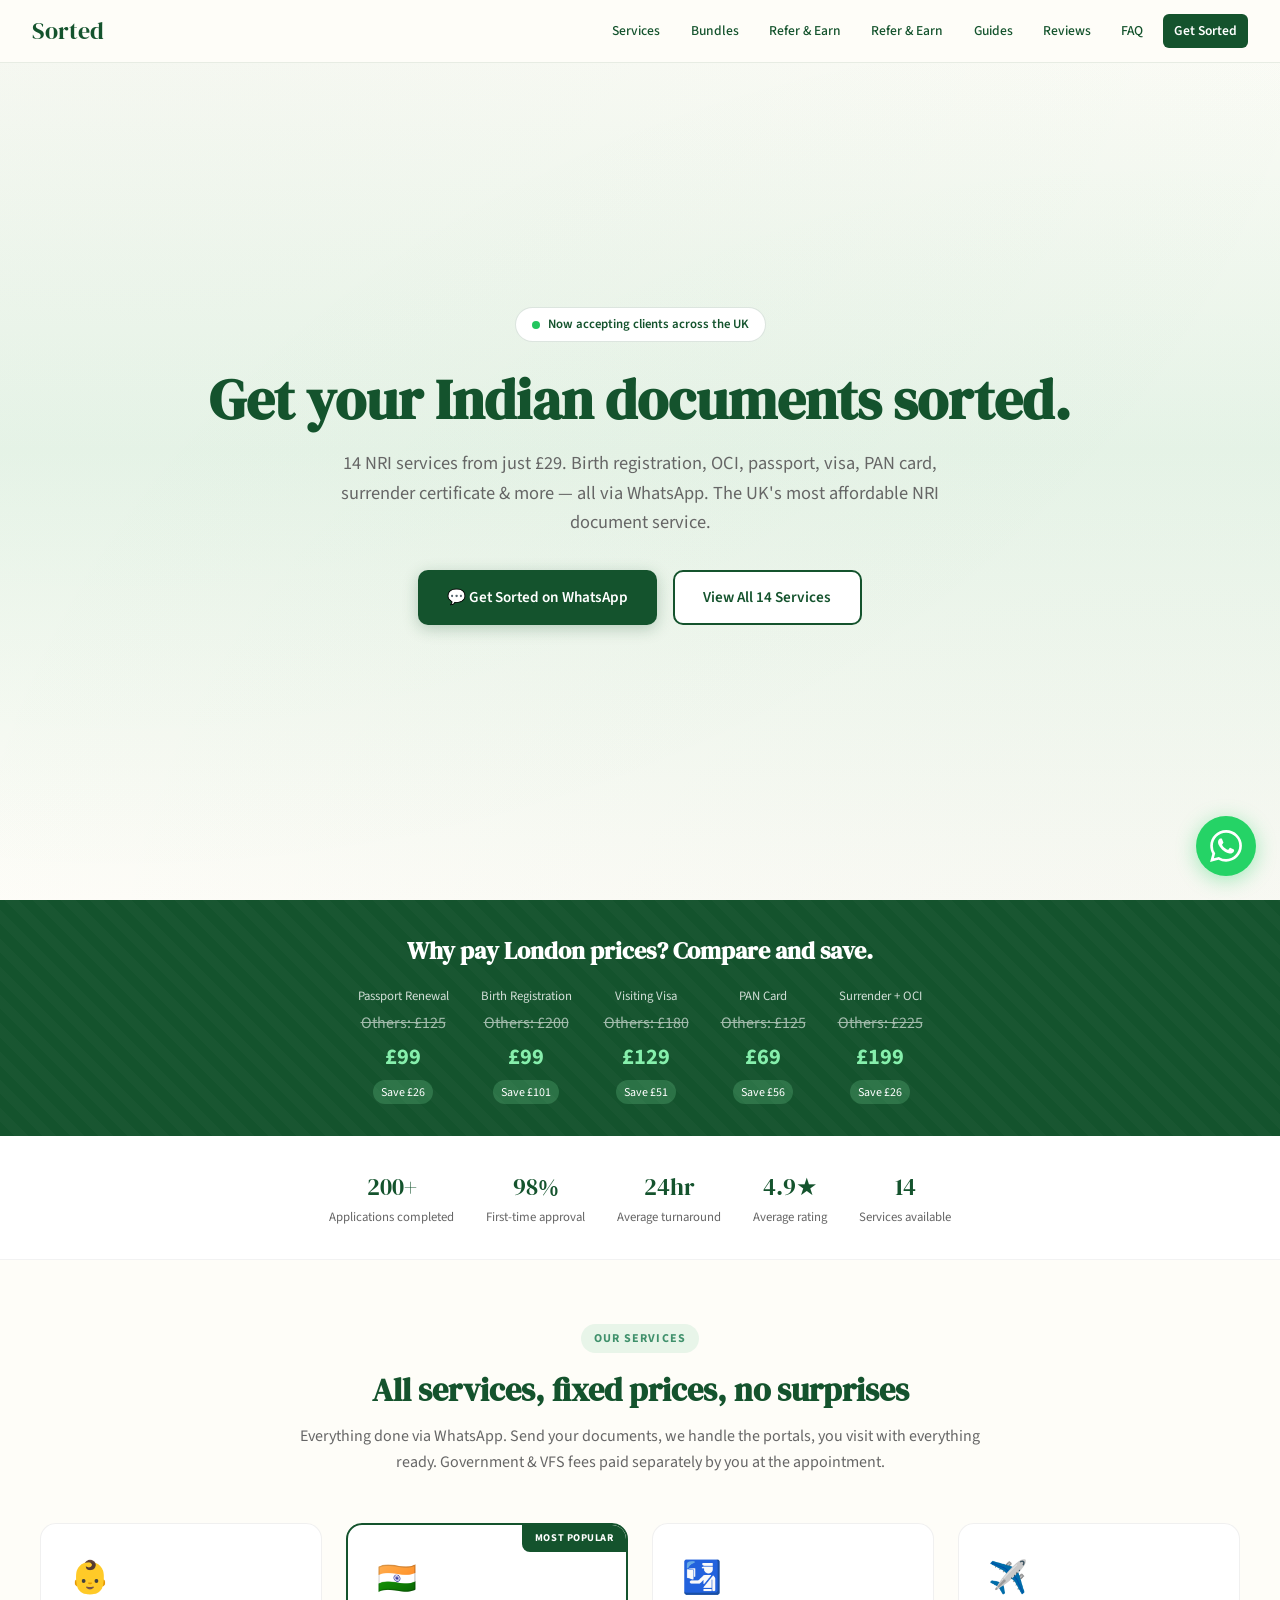
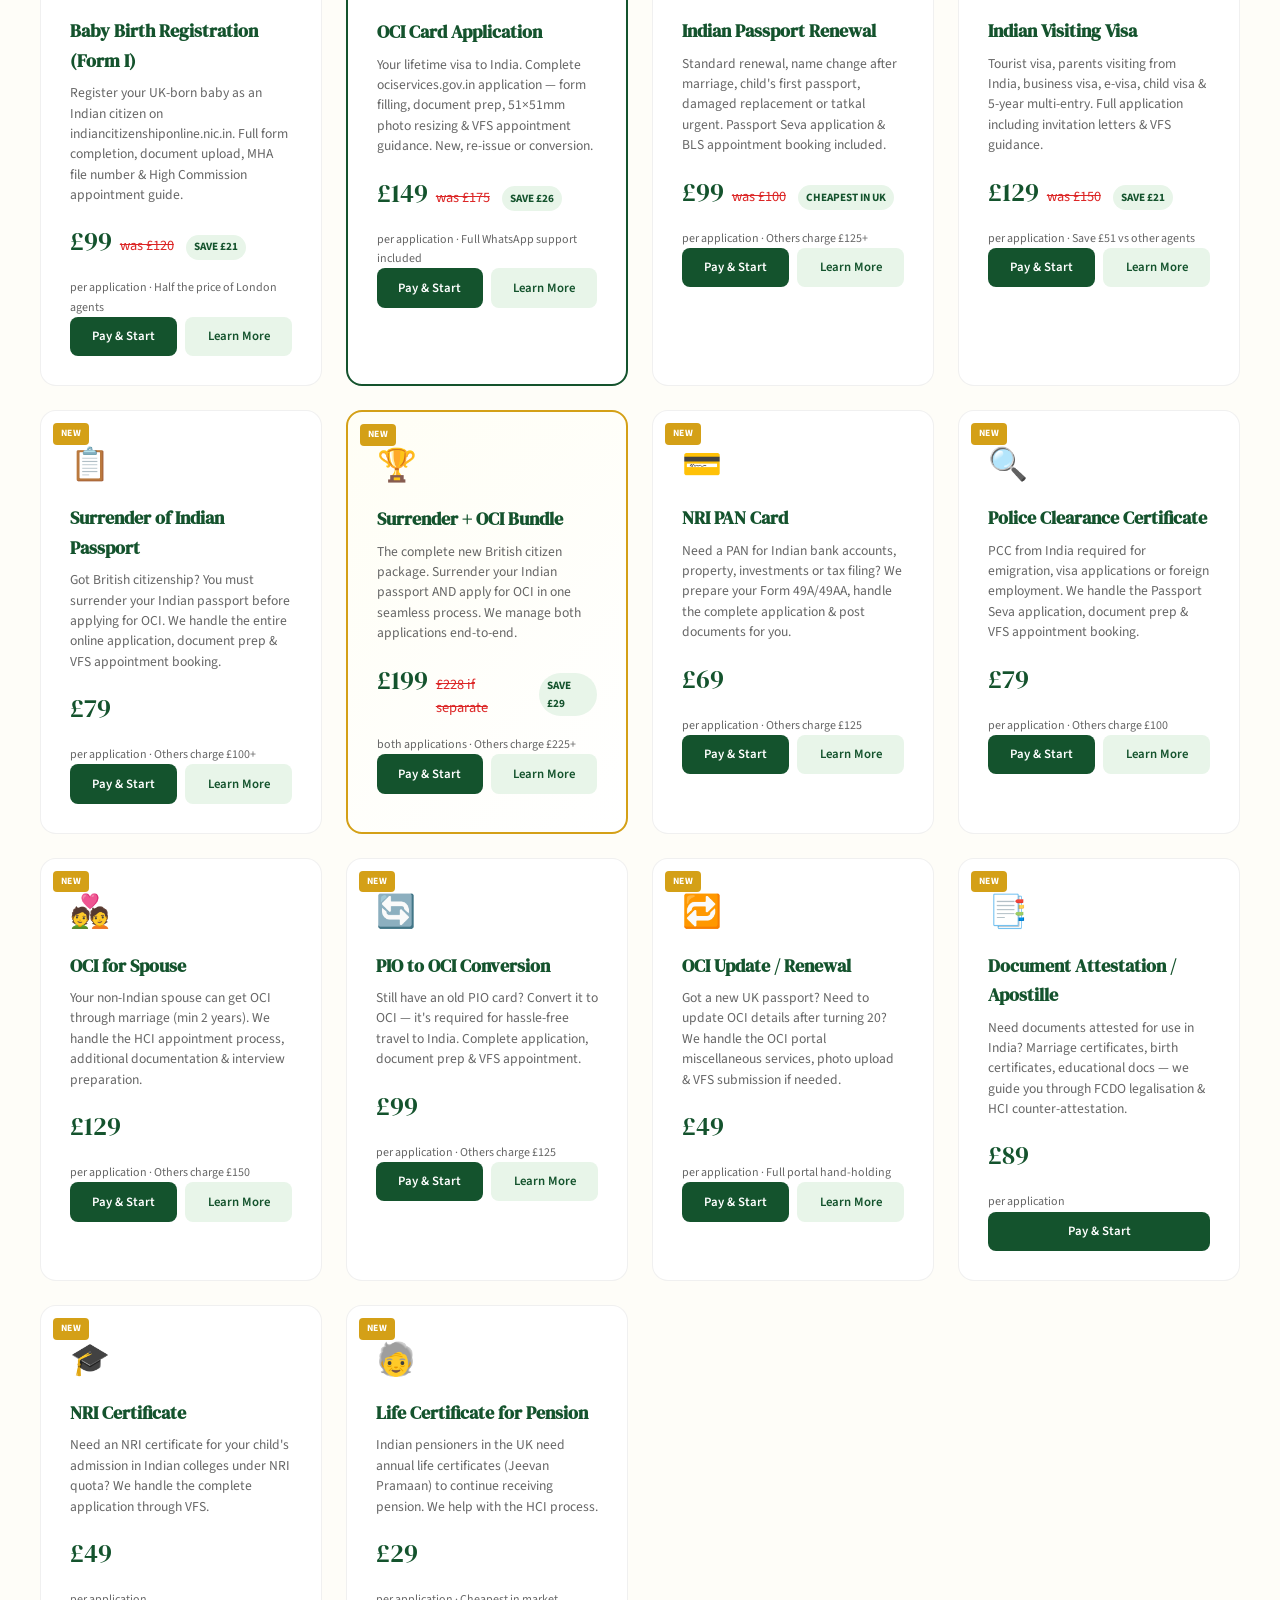
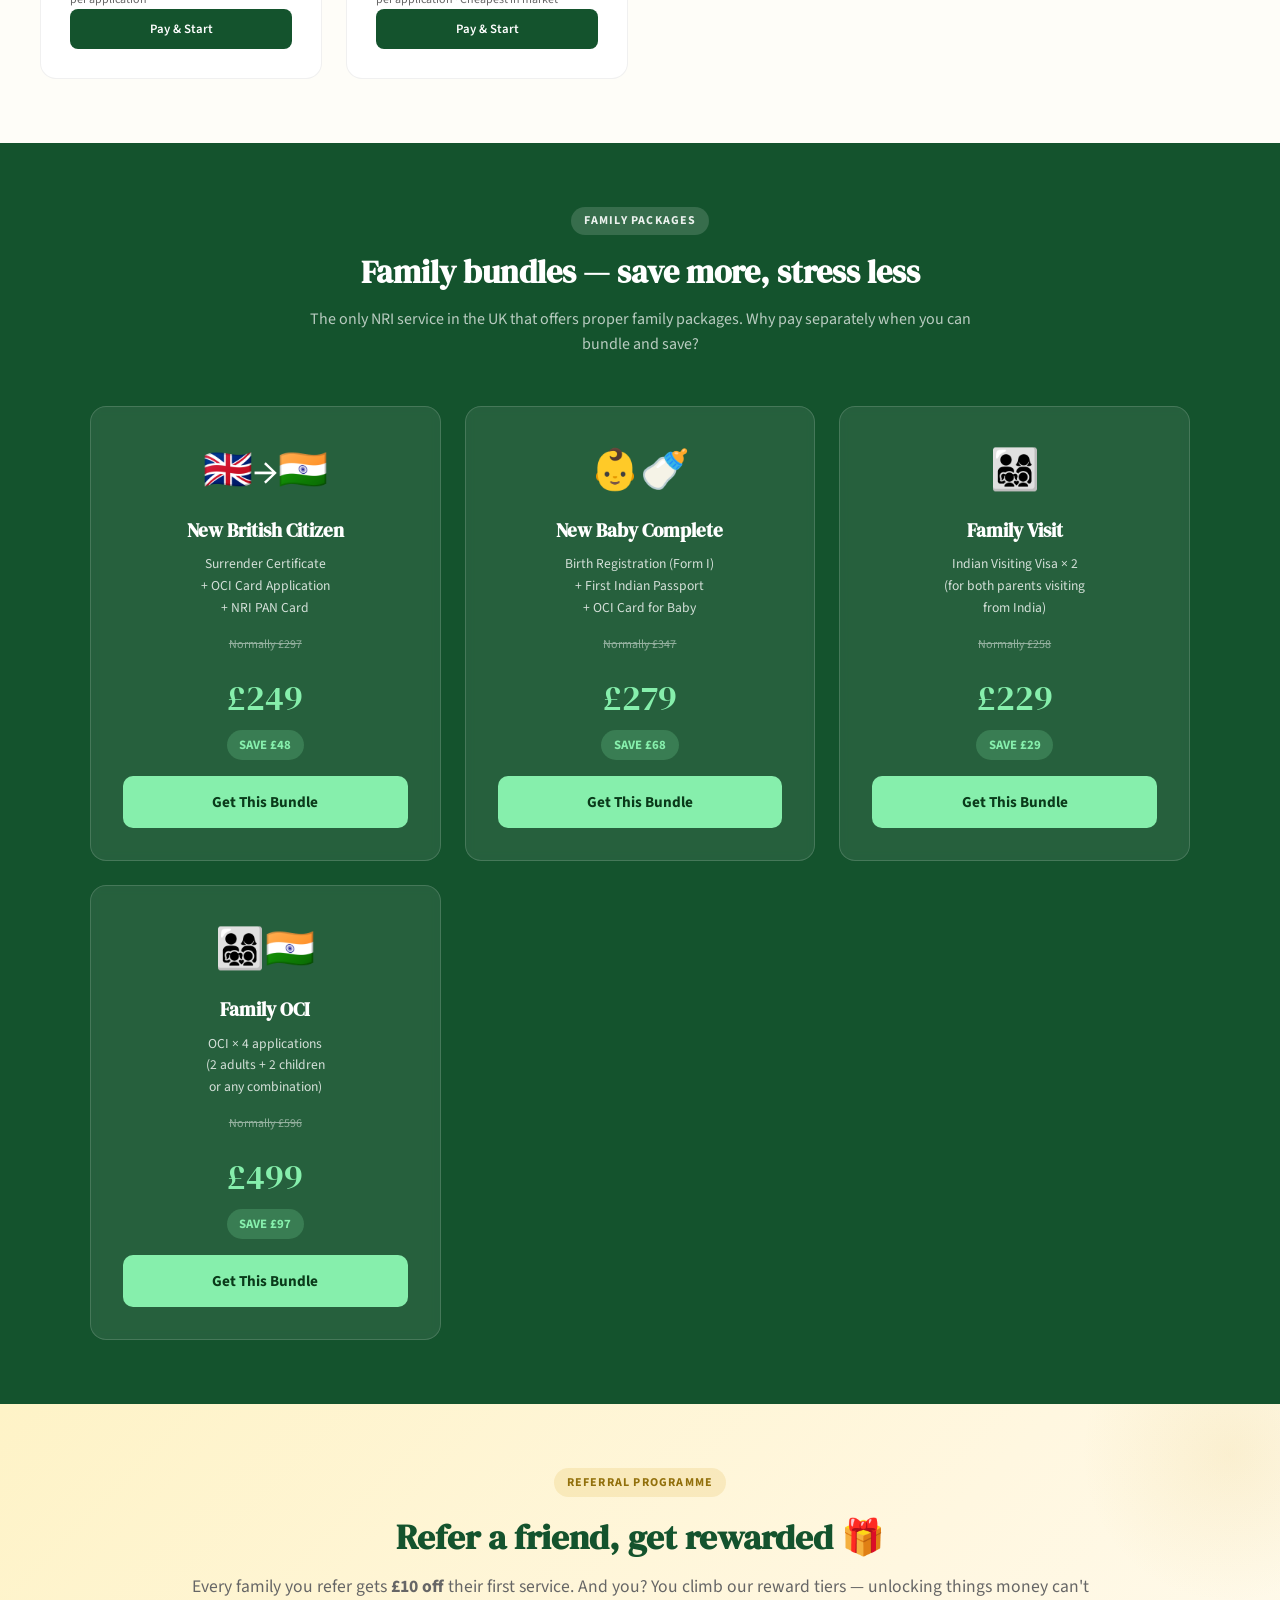
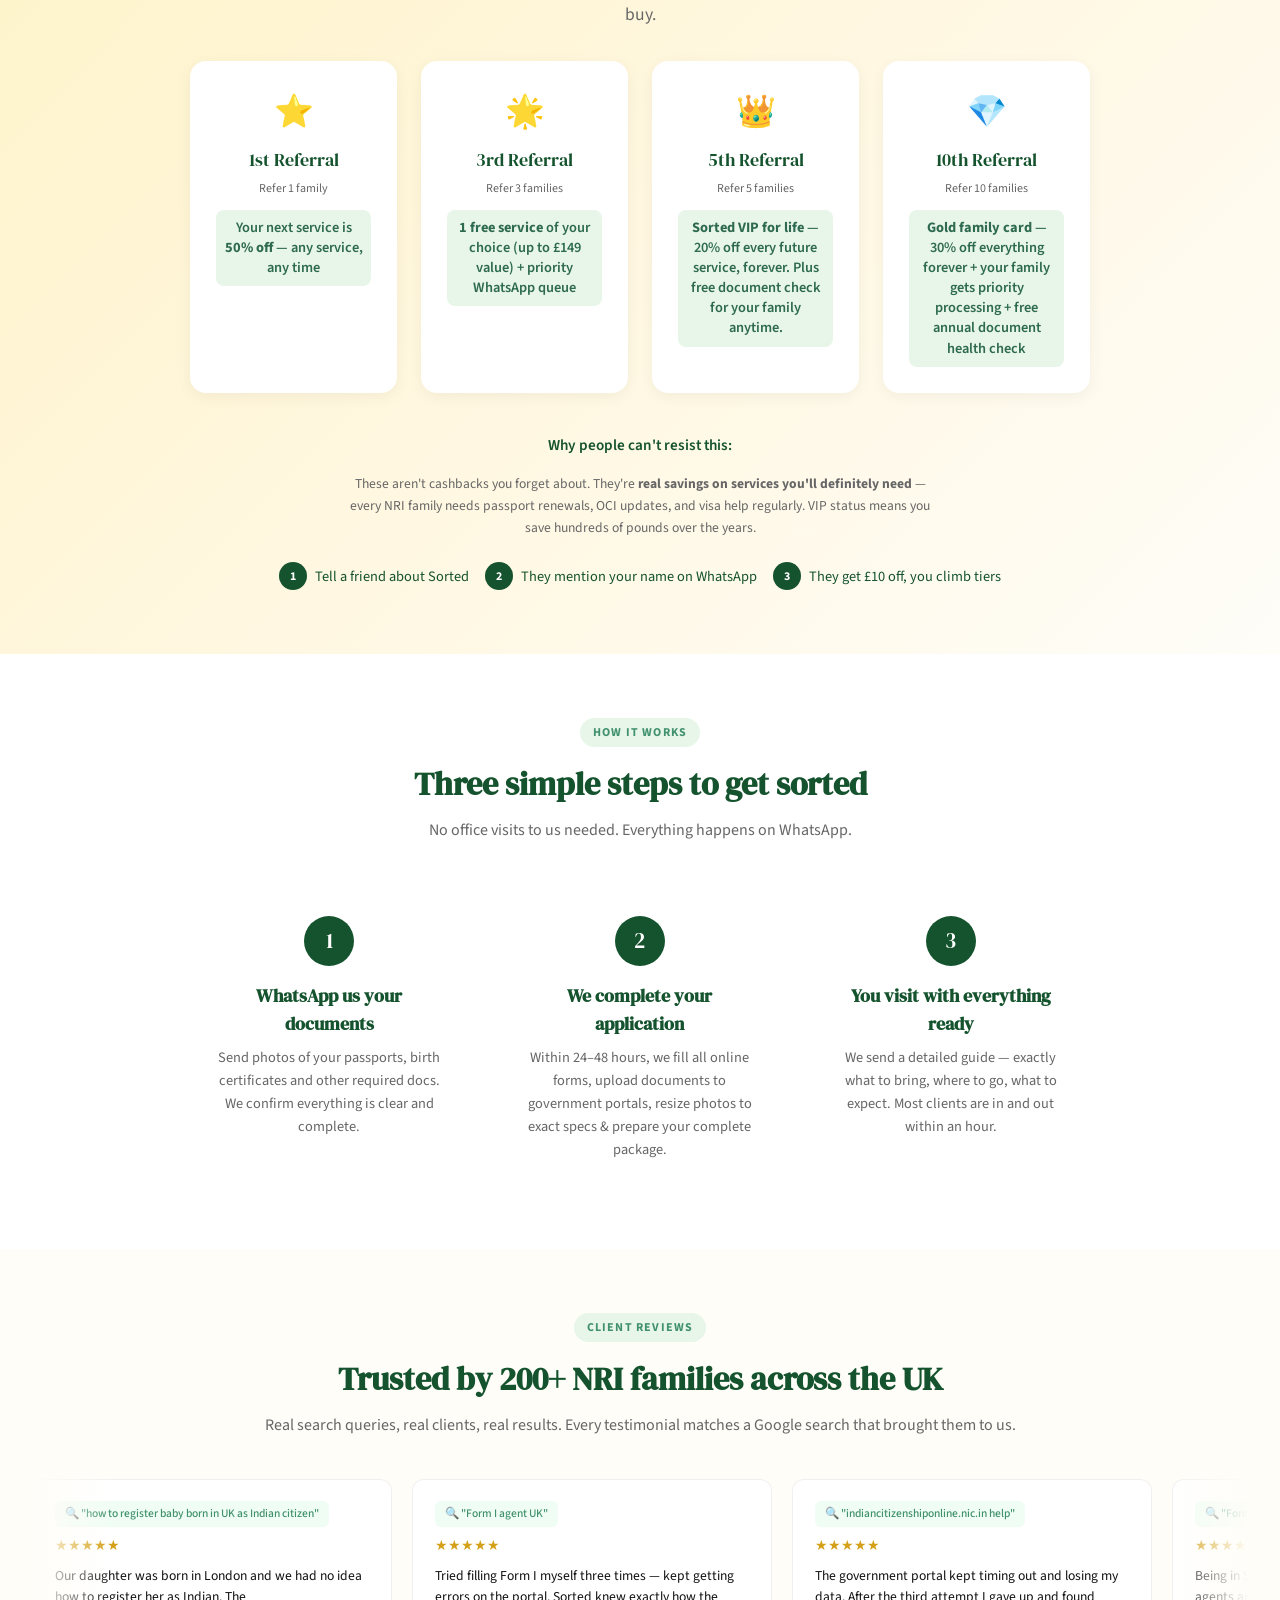
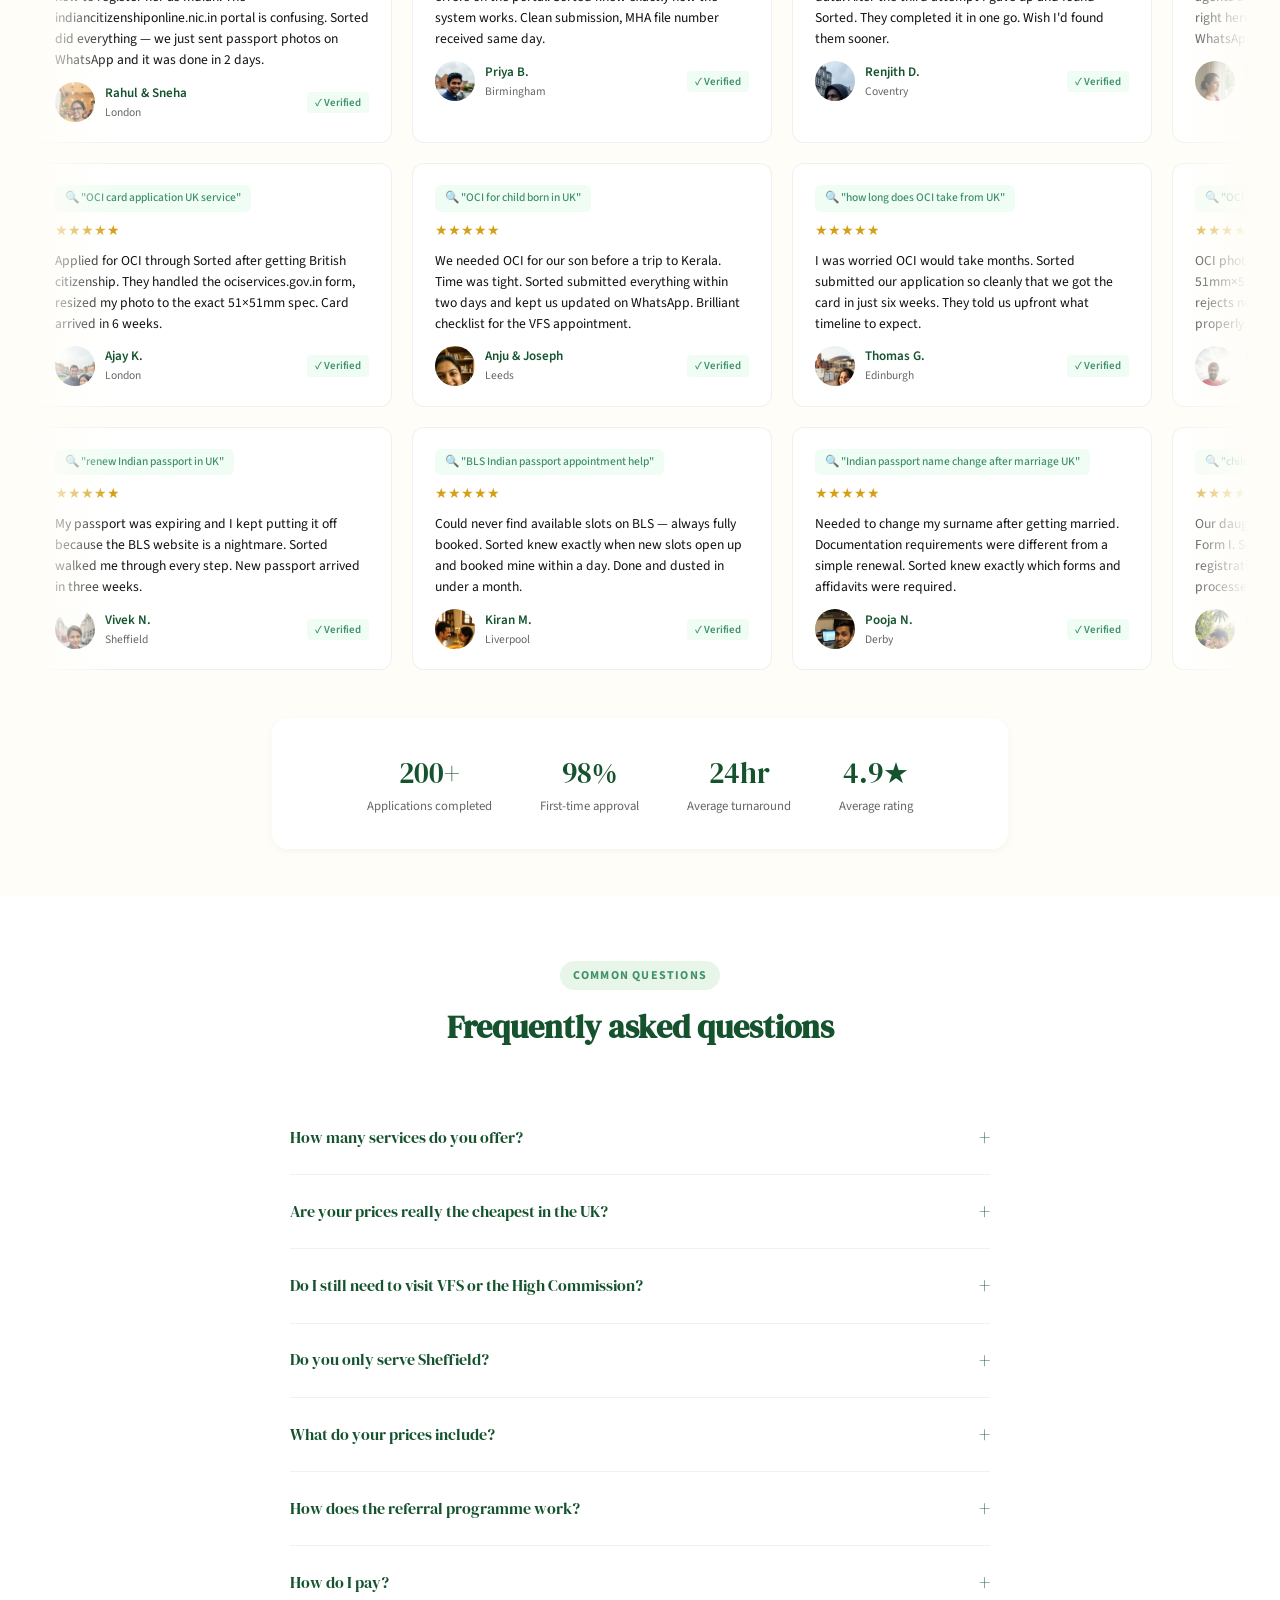
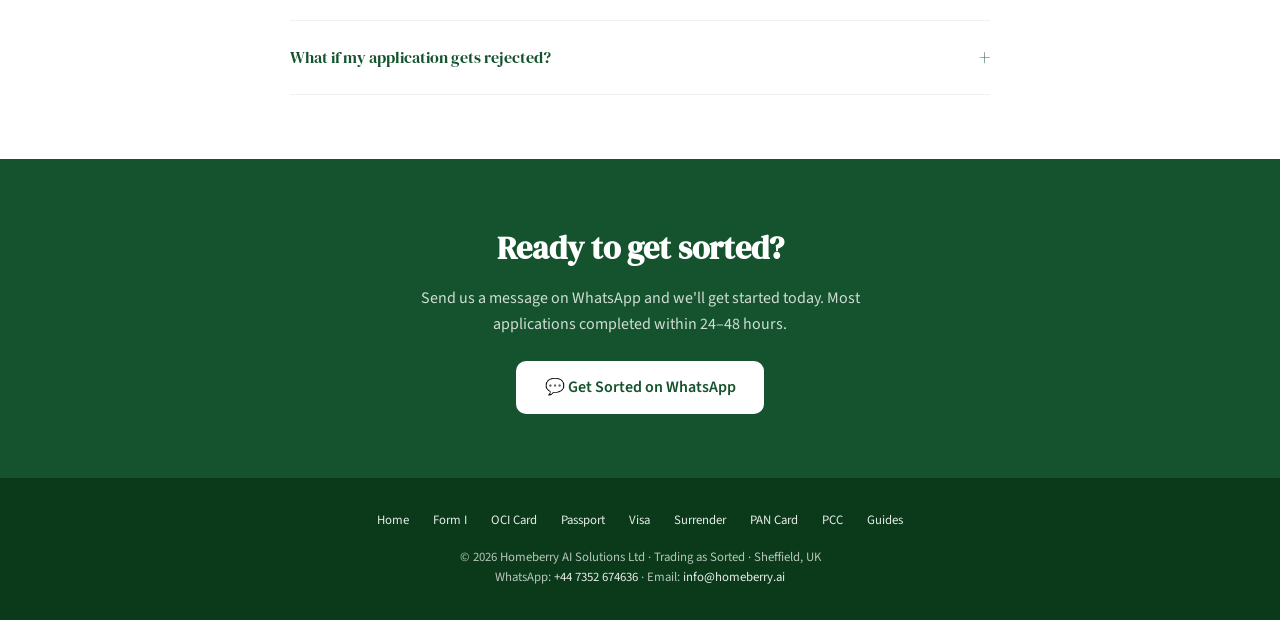
==== commit aed23c9d: "Update index.html" ====
--- a/index.html
+++ b/index.html
@@ -418,6 +418,8 @@
     <a href="#services">Services</a>
     <a href="#bundles">Bundles</a>
     <a href="#referral">Refer &amp; Earn</a>
+    <a href="#referral">Refer &amp; Earn</a>
+    <a href="/guides/">Guides</a>
     <a href="#testimonials">Reviews</a>
     <a href="#faq">FAQ</a>
     <a href="https://wa.me/447352674636?text=Hi!%20I'd%20like%20to%20get%20started%20with%20Sorted" class="cta">Get Sorted</a>
@@ -902,7 +904,7 @@
     <a href="/visa.html">Visa</a>
     <a href="/surrender.html">Surrender</a>
     <a href="/pan-card.html">PAN Card</a>
-    <a href="/pcc.html">PCC</a>
+    <a href="/pcc.html">PCC</a>     <a href="/guides/">Guides</a>
   </div>
   <p>© 2026 Homeberry AI Solutions Ltd · Trading as Sorted · Sheffield, UK</p>
   <p>WhatsApp: <a href="https://wa.me/447352674636">+44 7352 674636</a> · Email: <a href="mailto:info@homeberry.ai">info@homeberry.ai</a></p>
